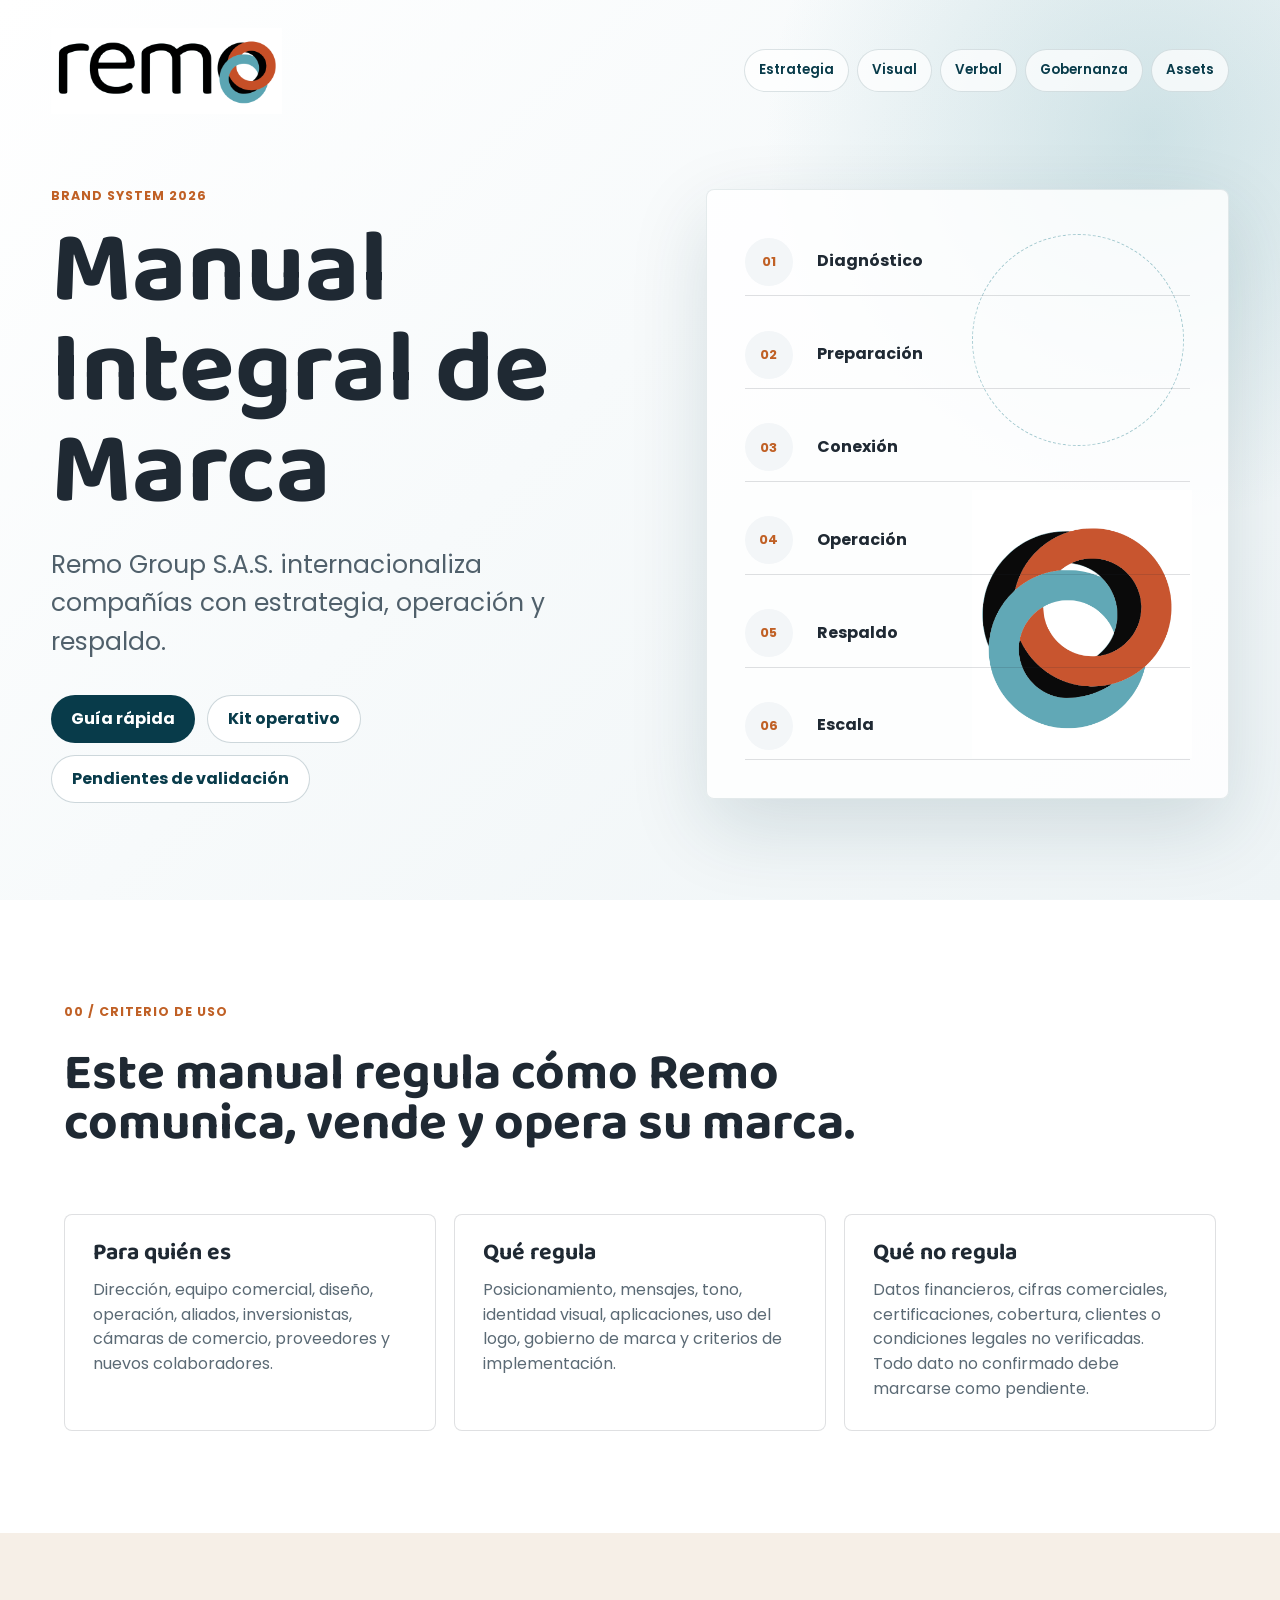
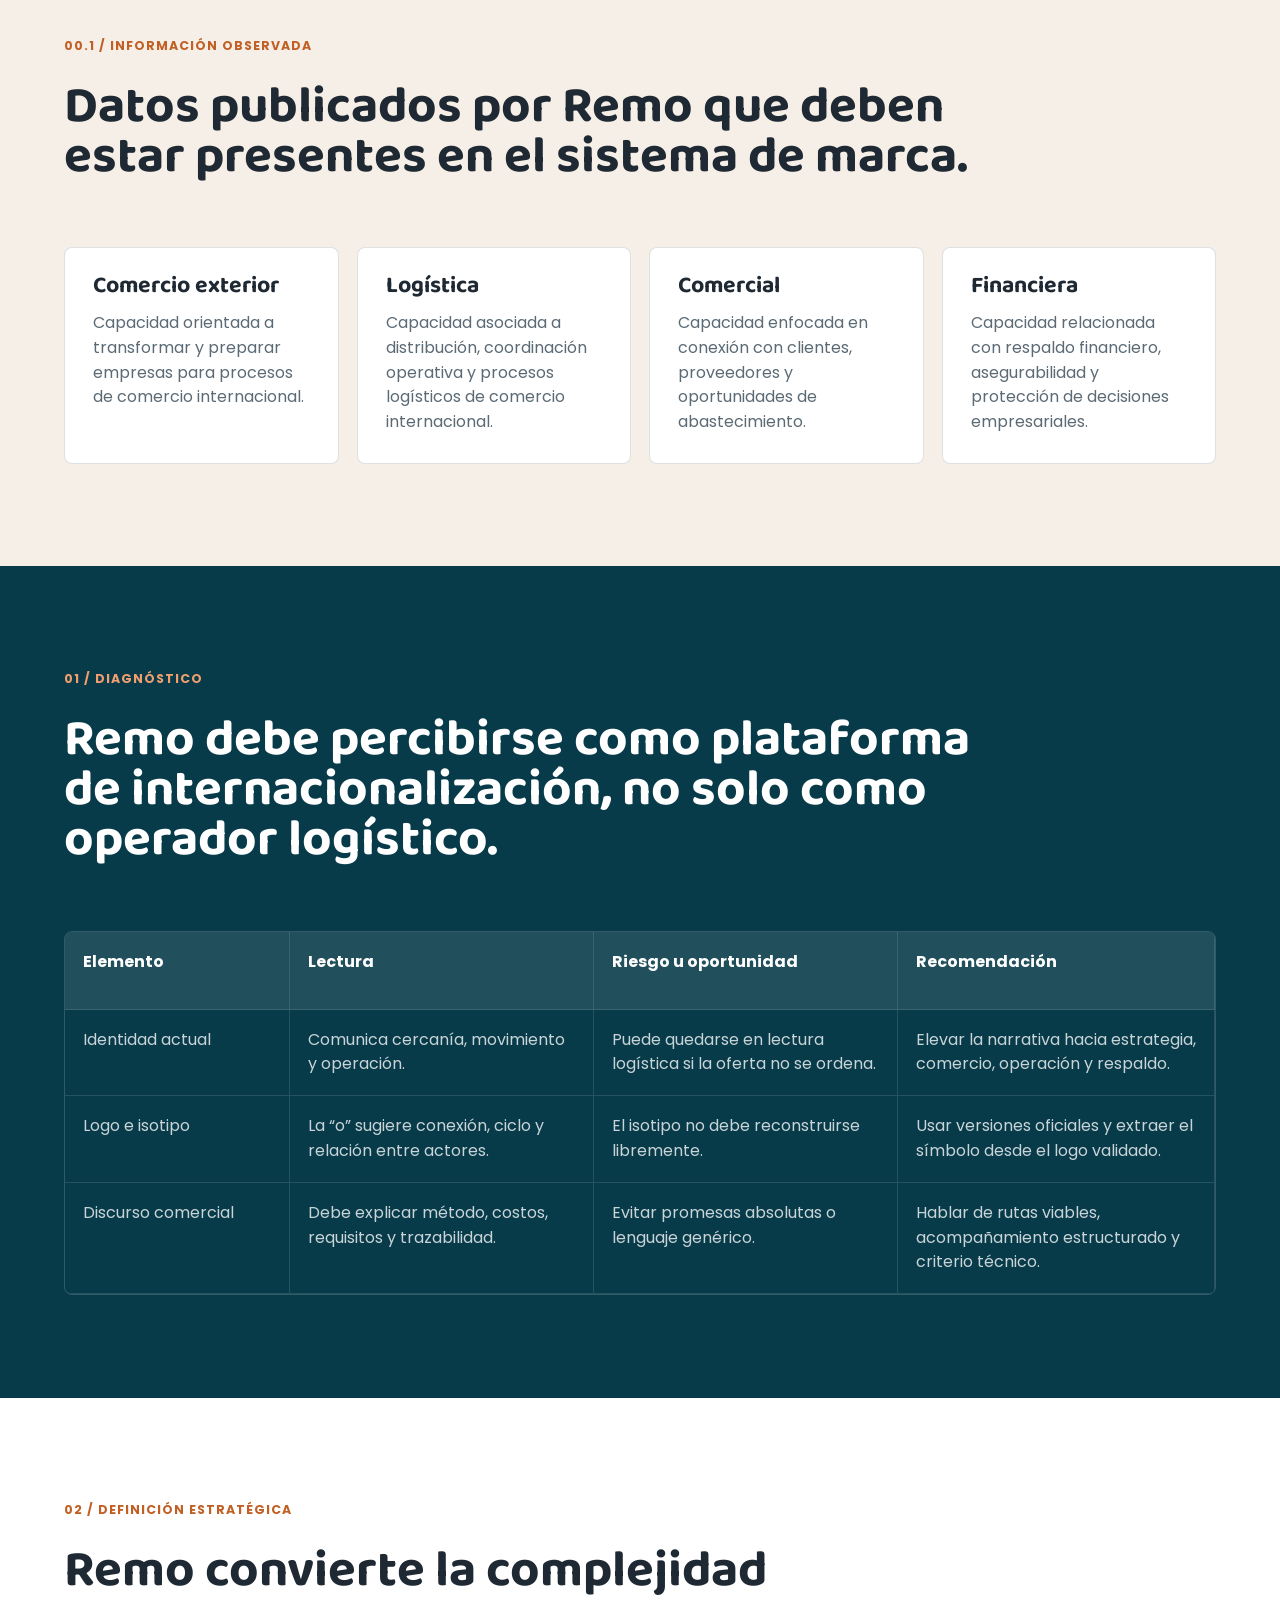
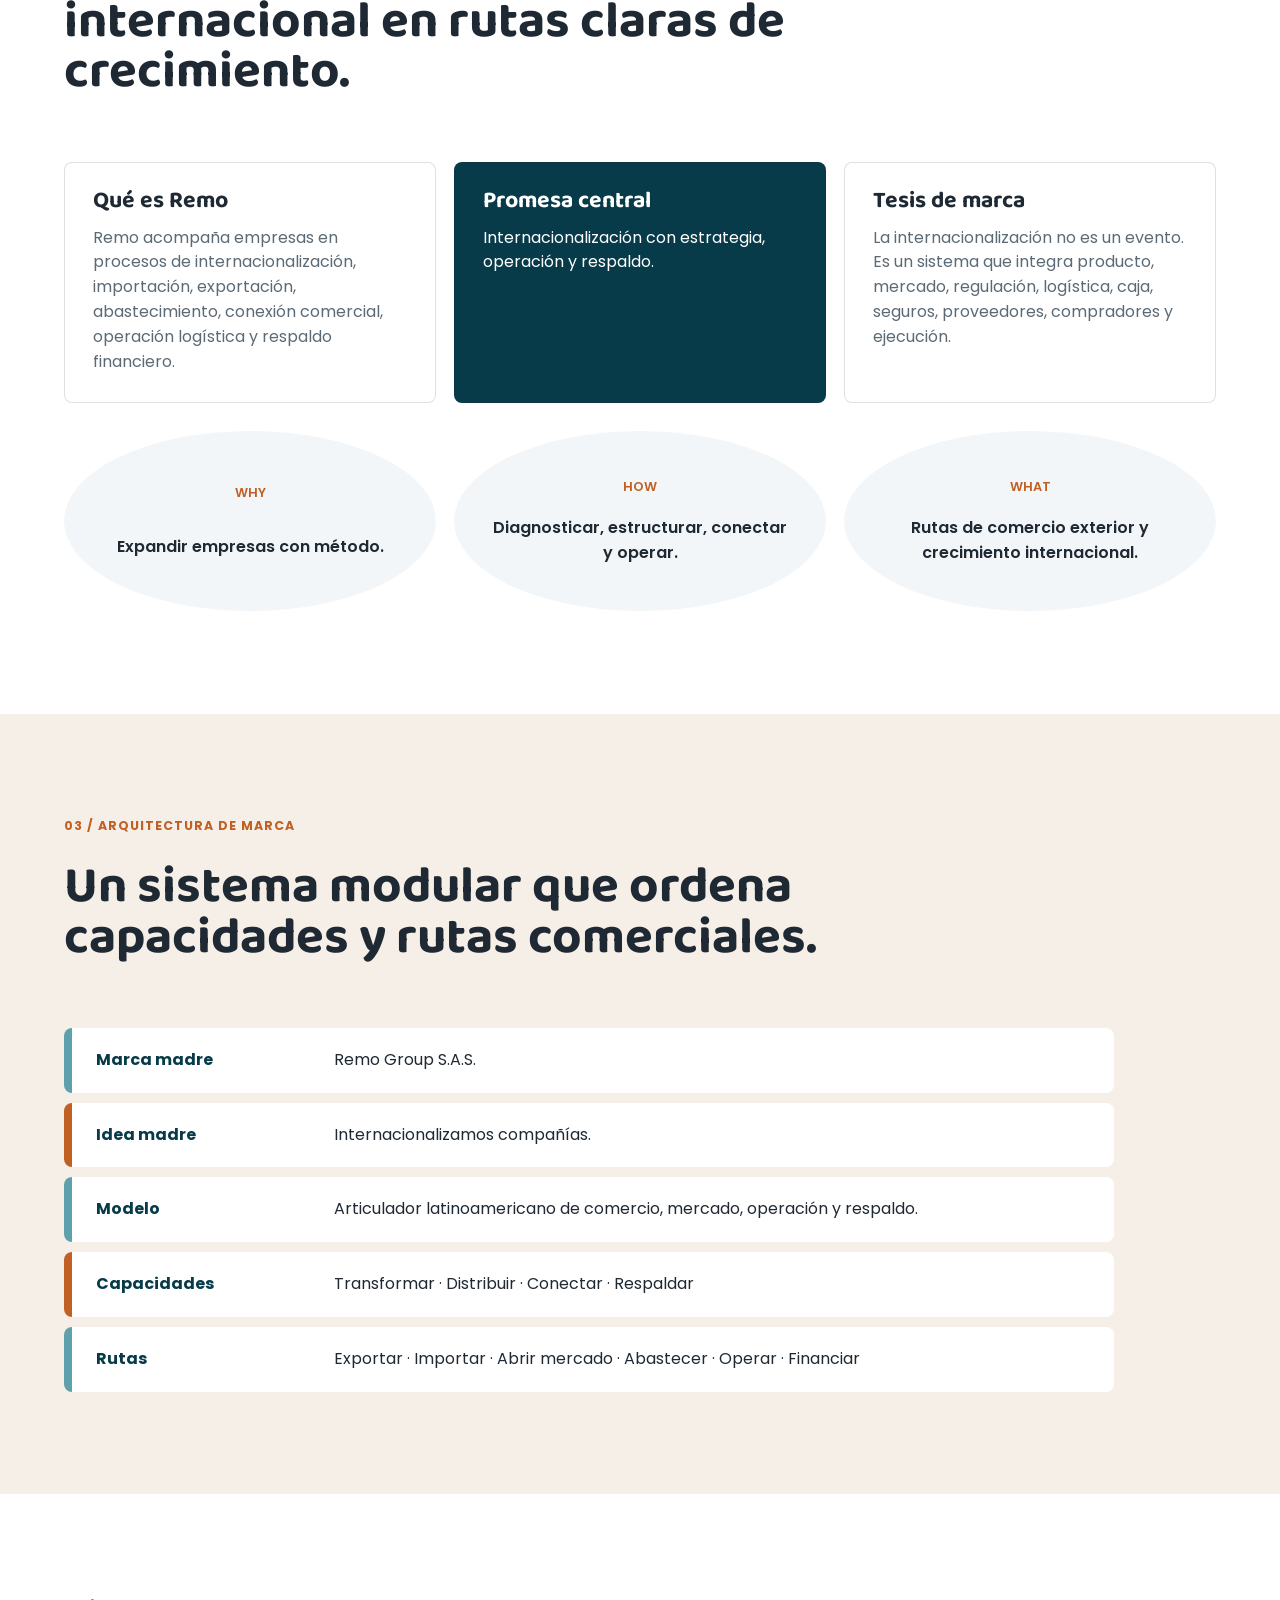
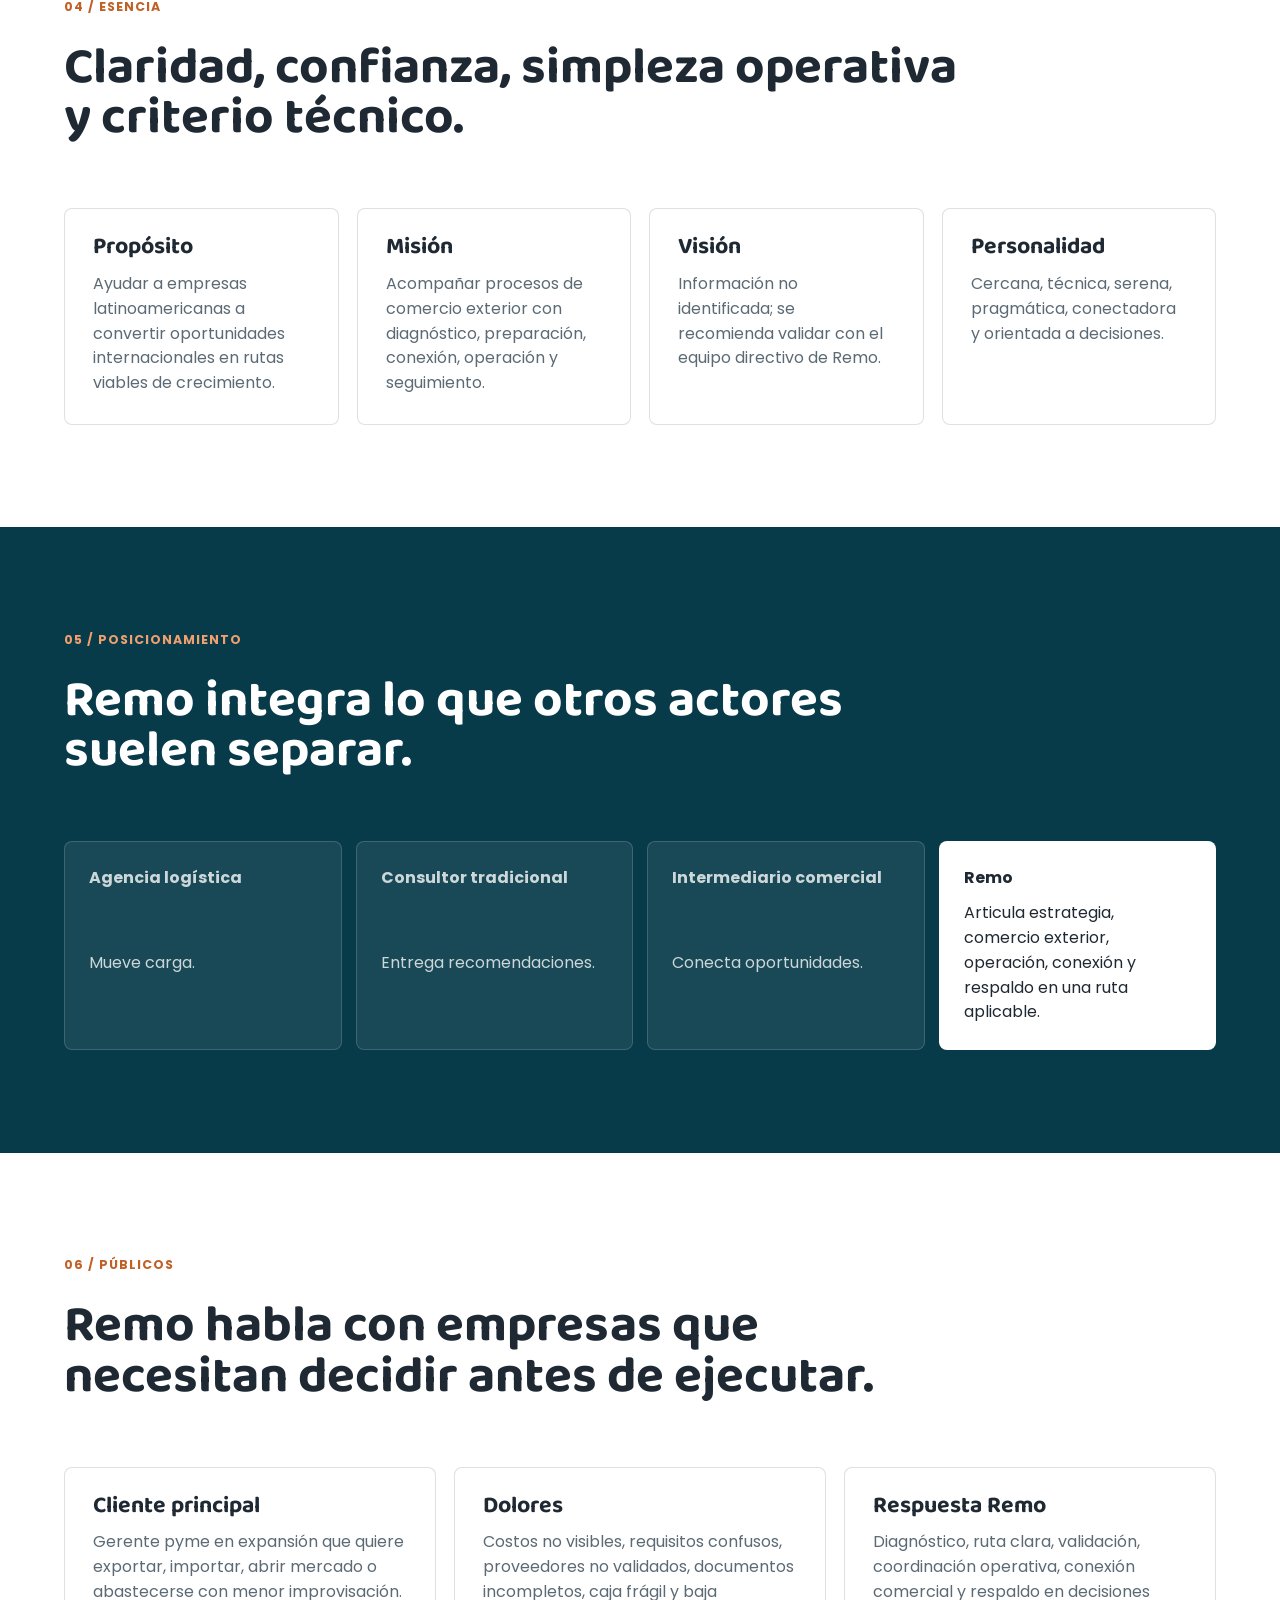
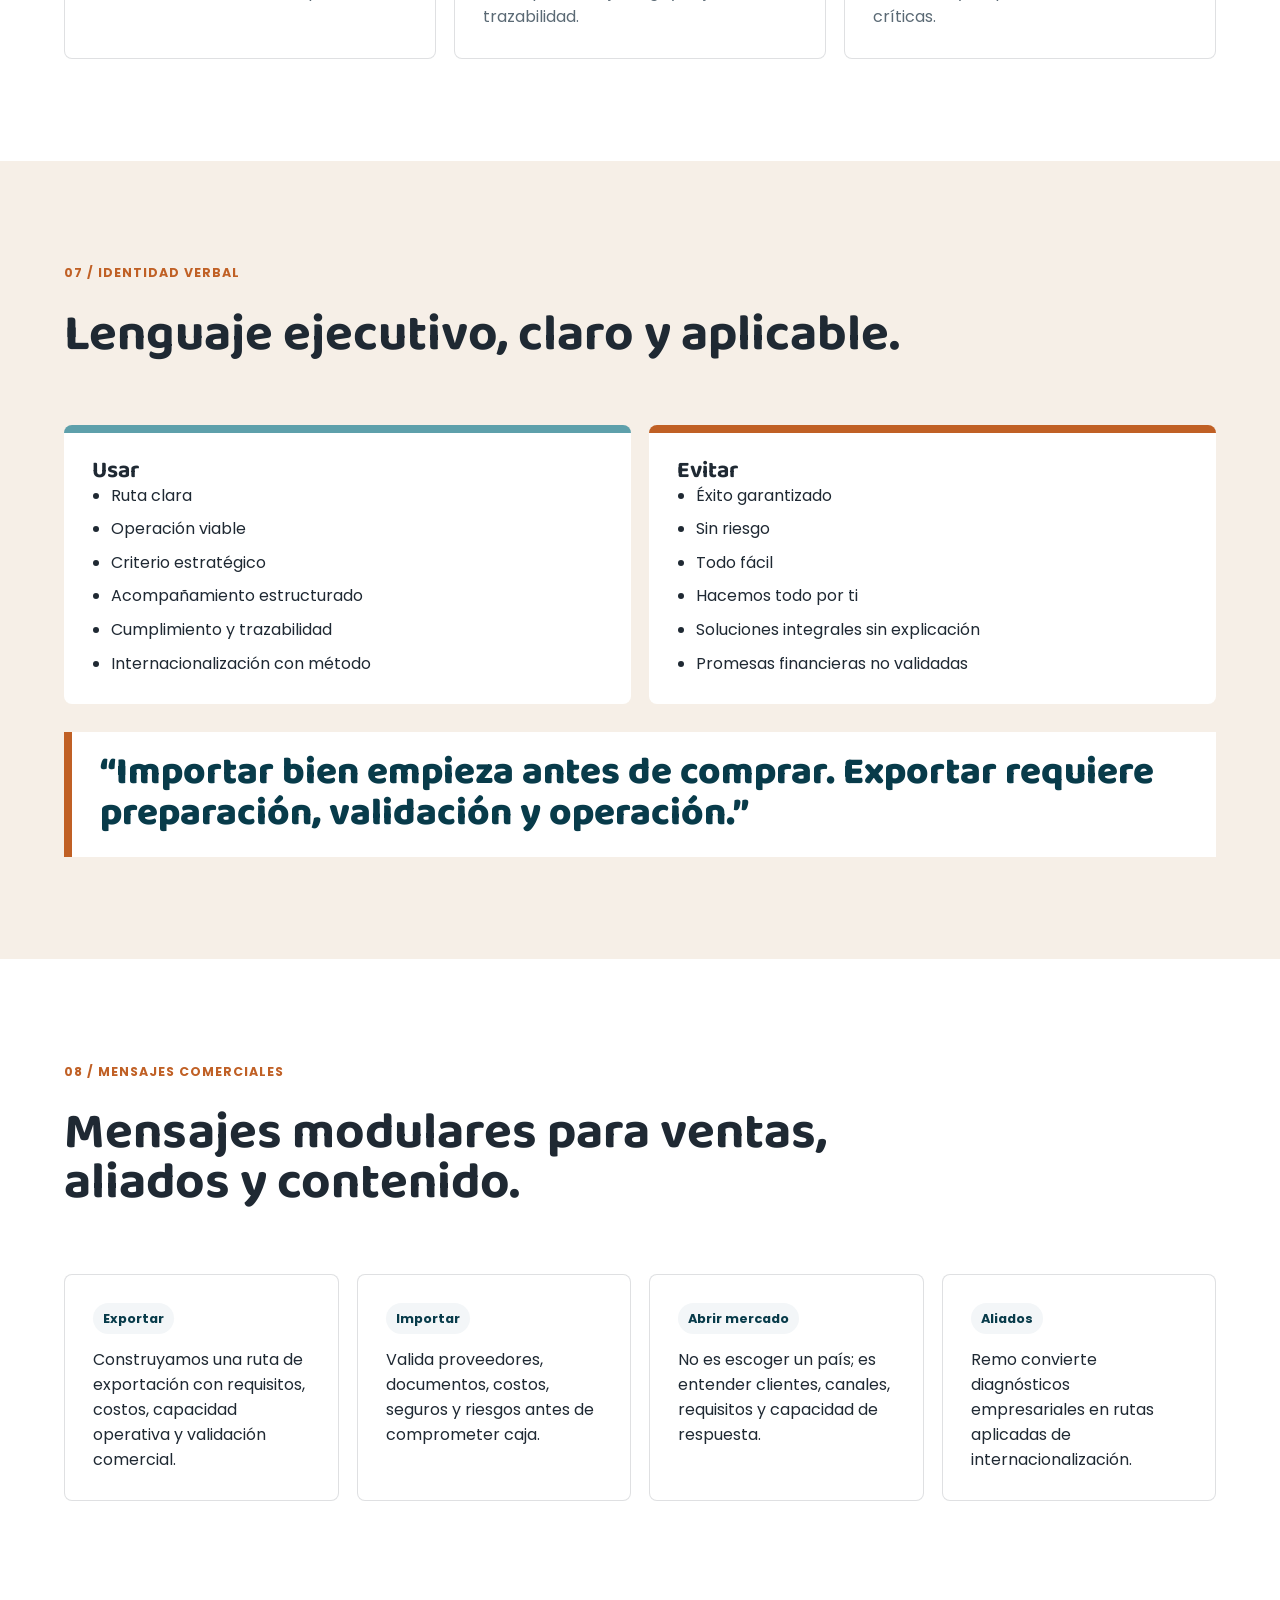
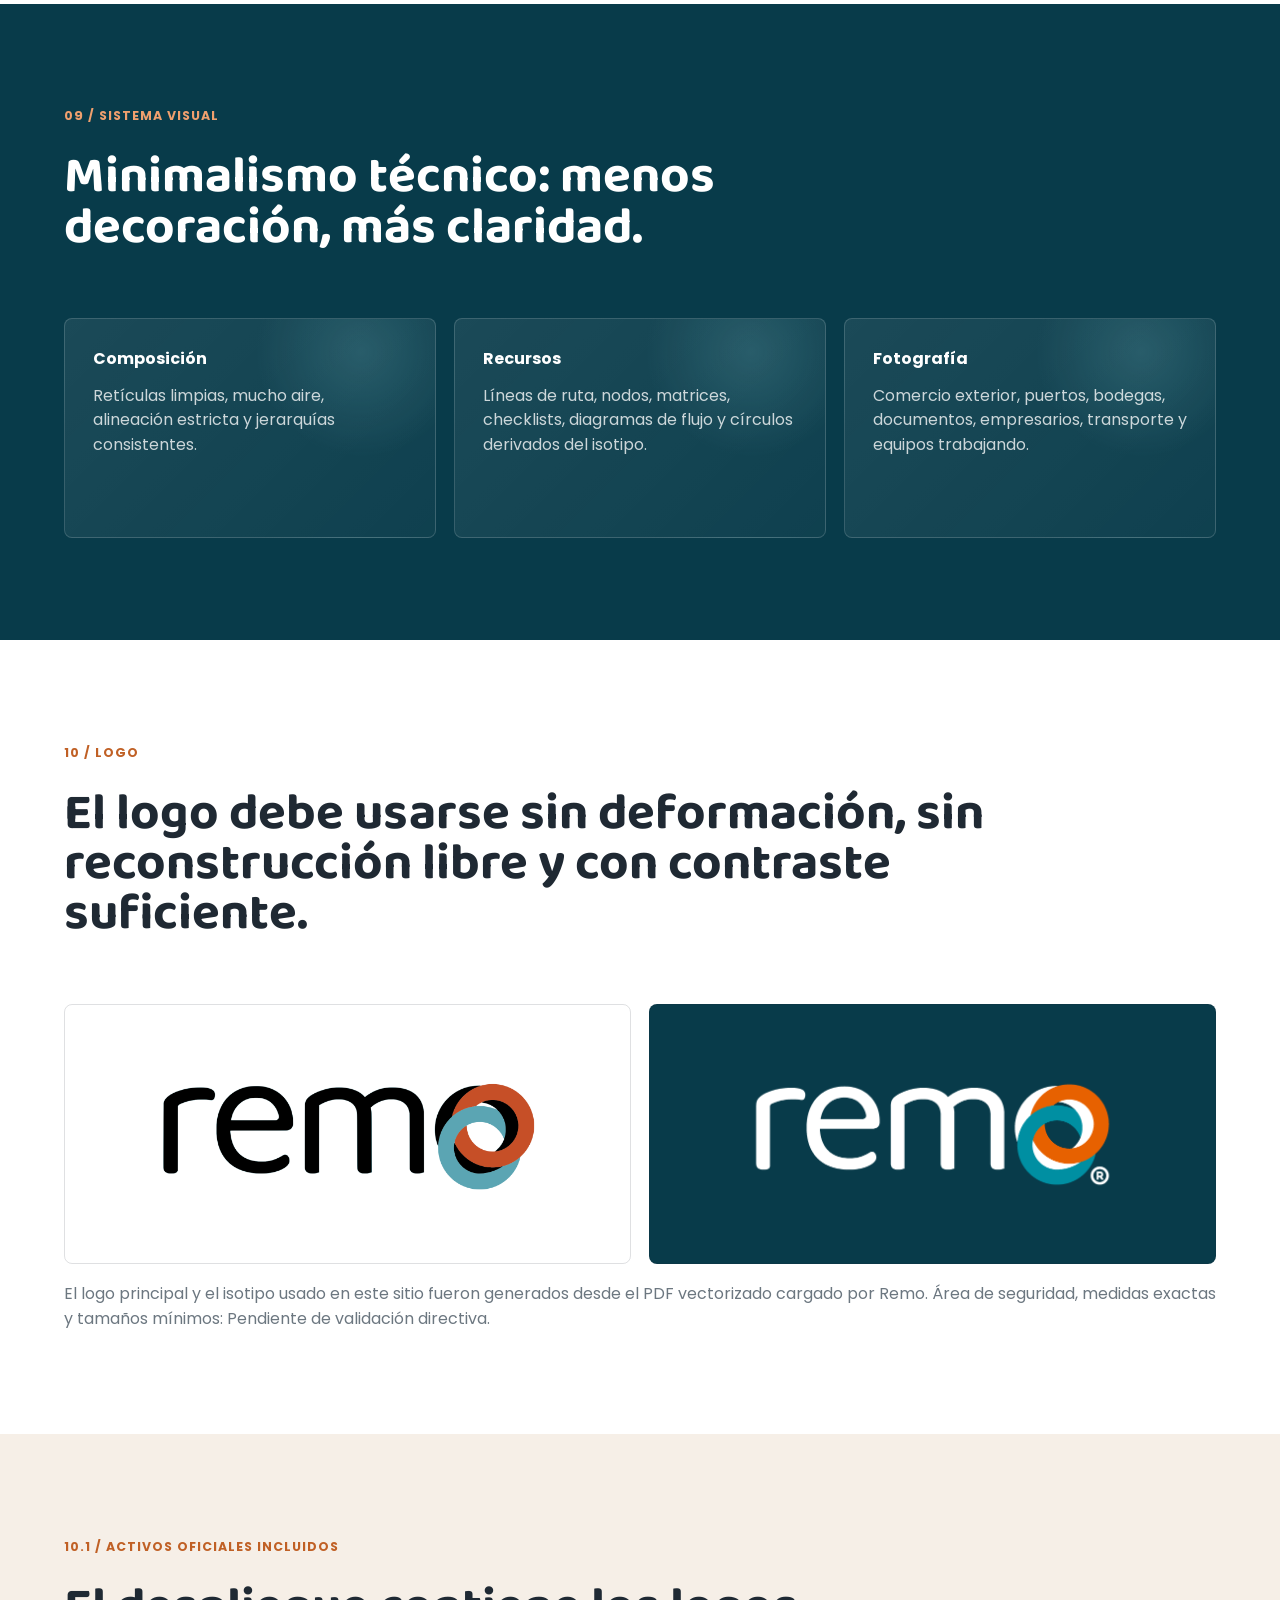
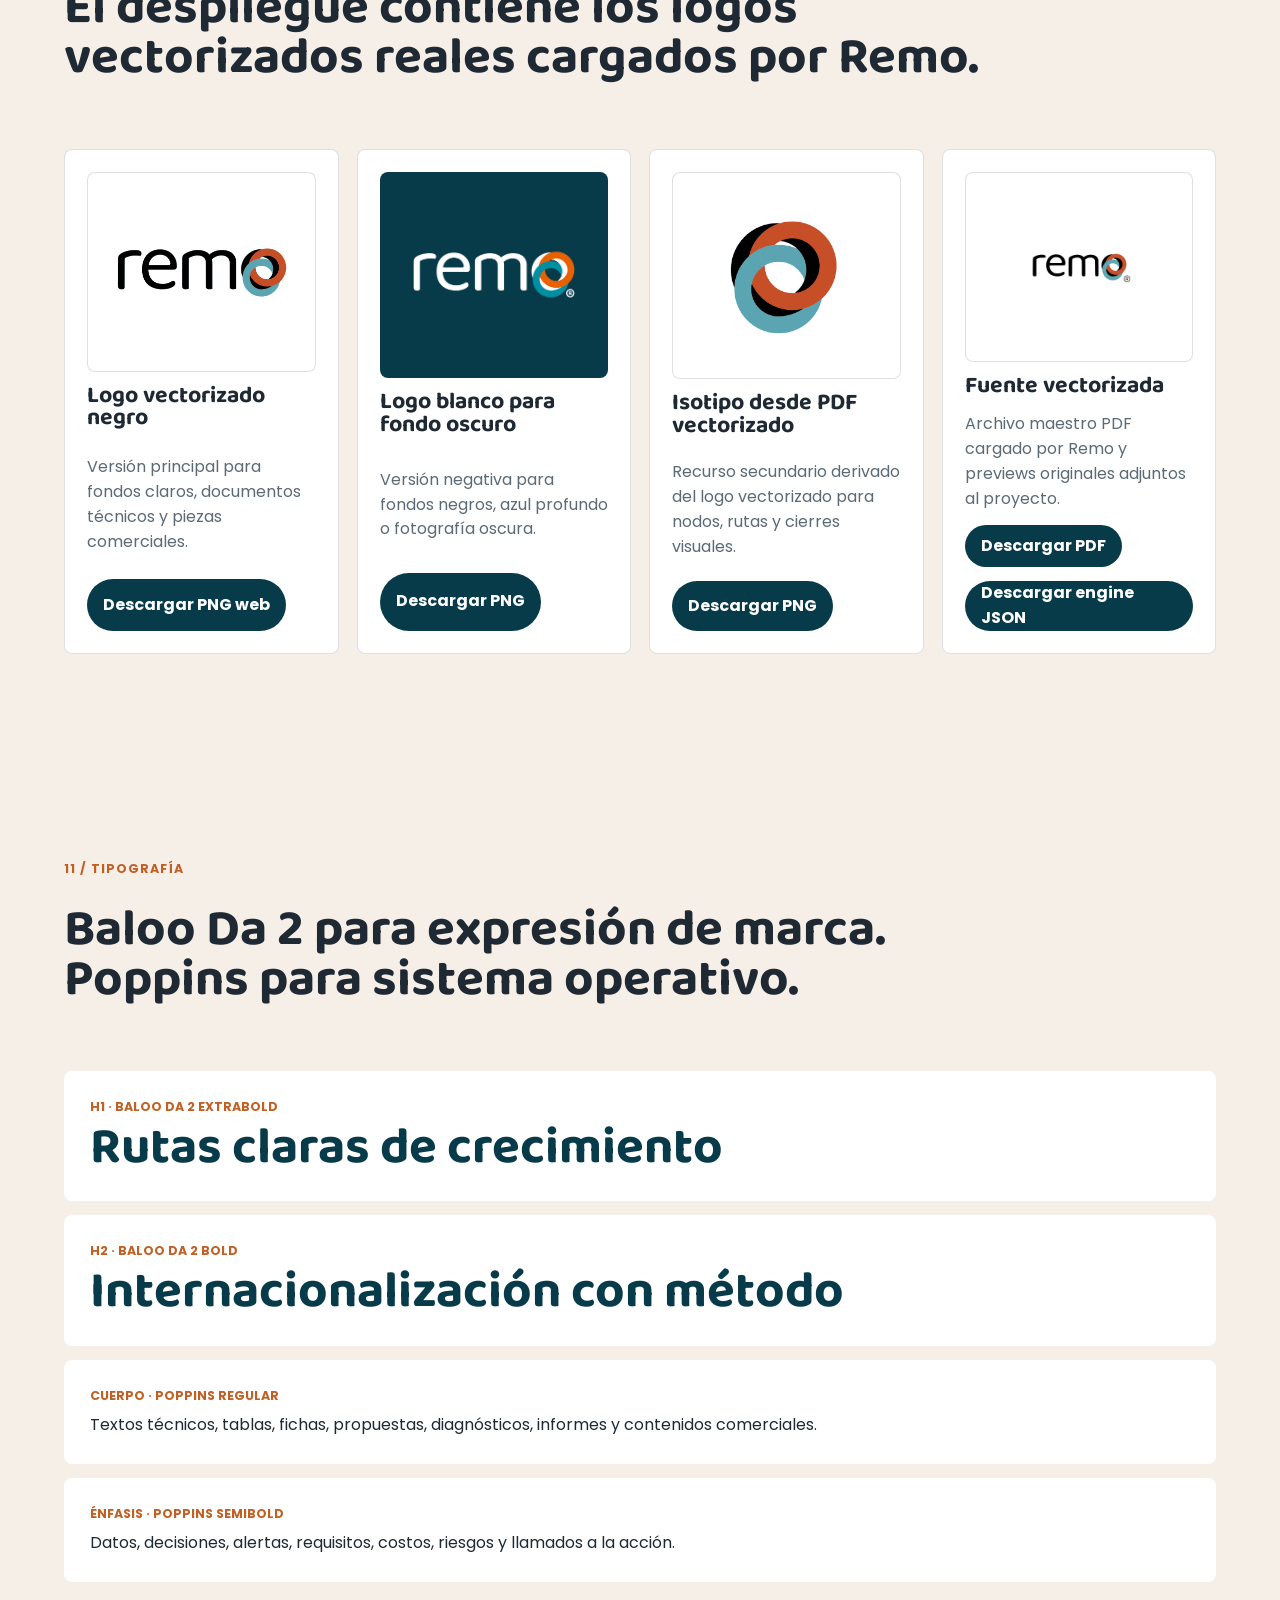
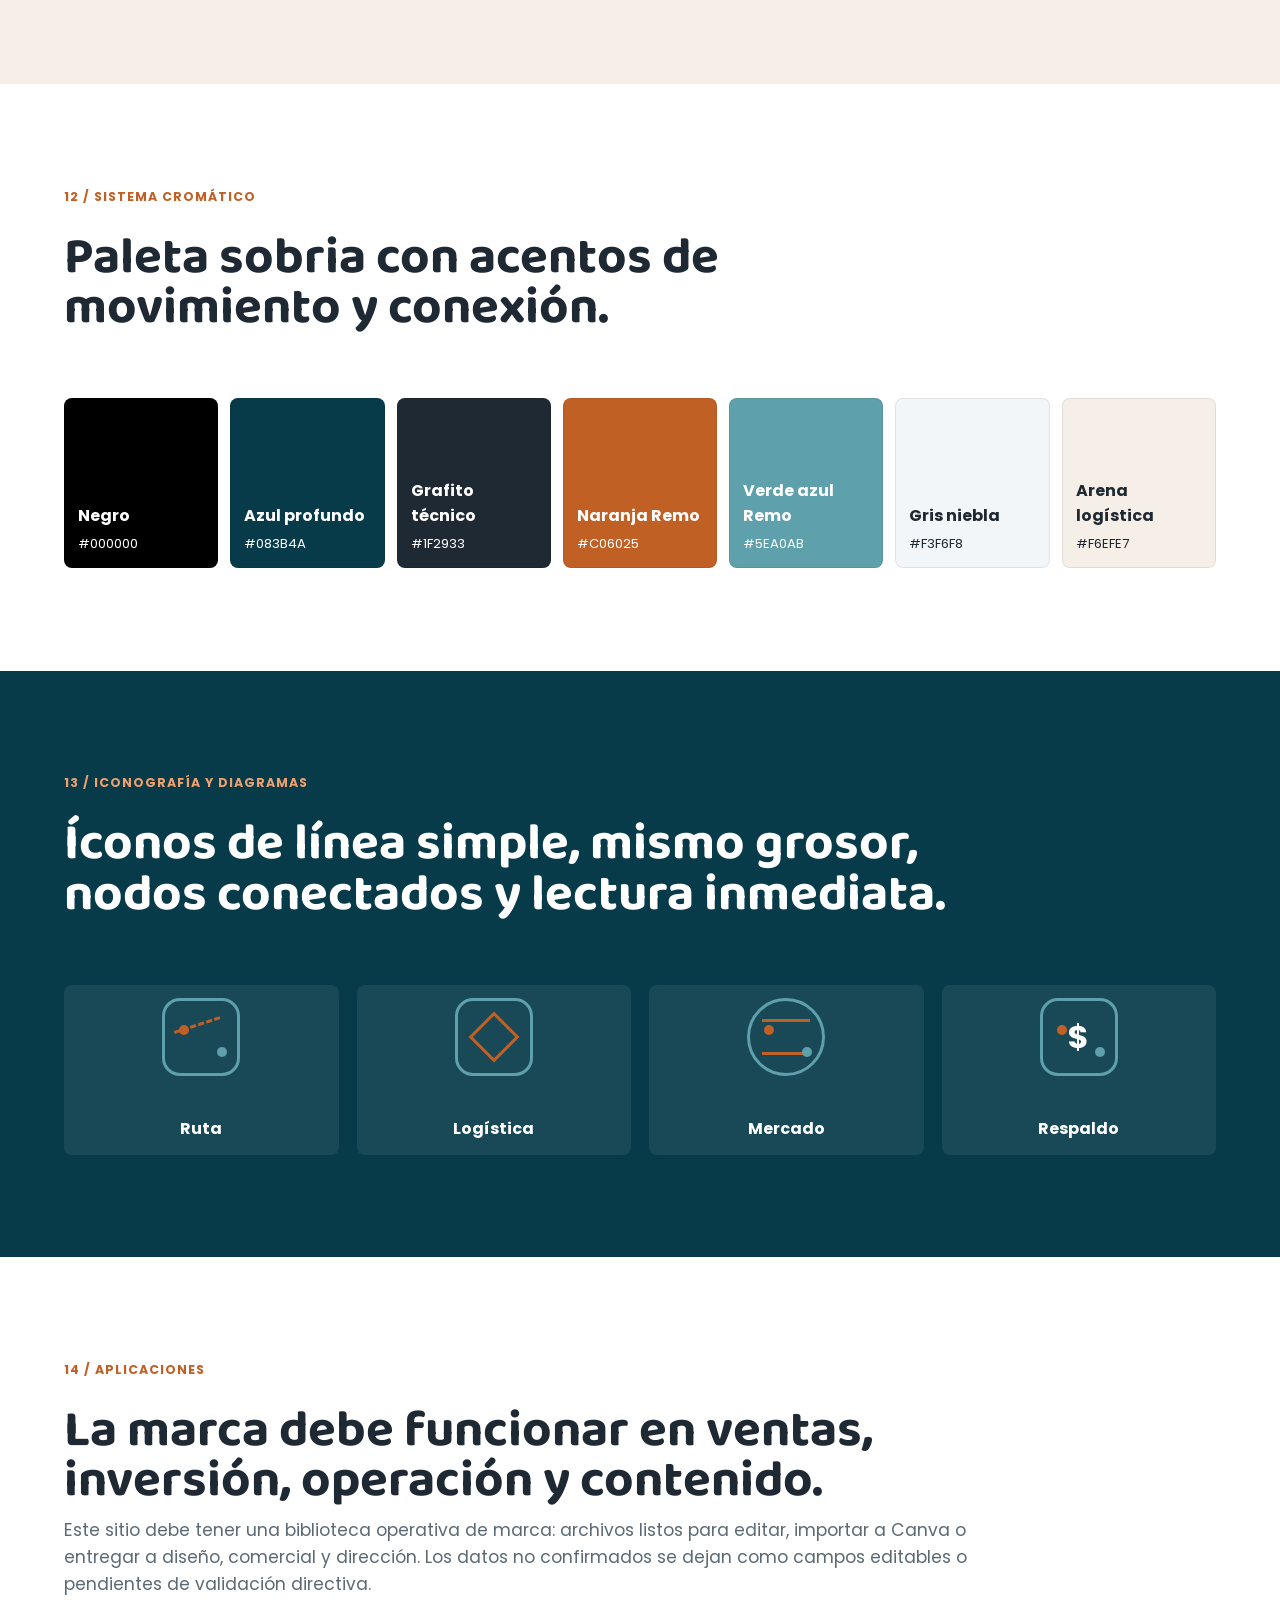
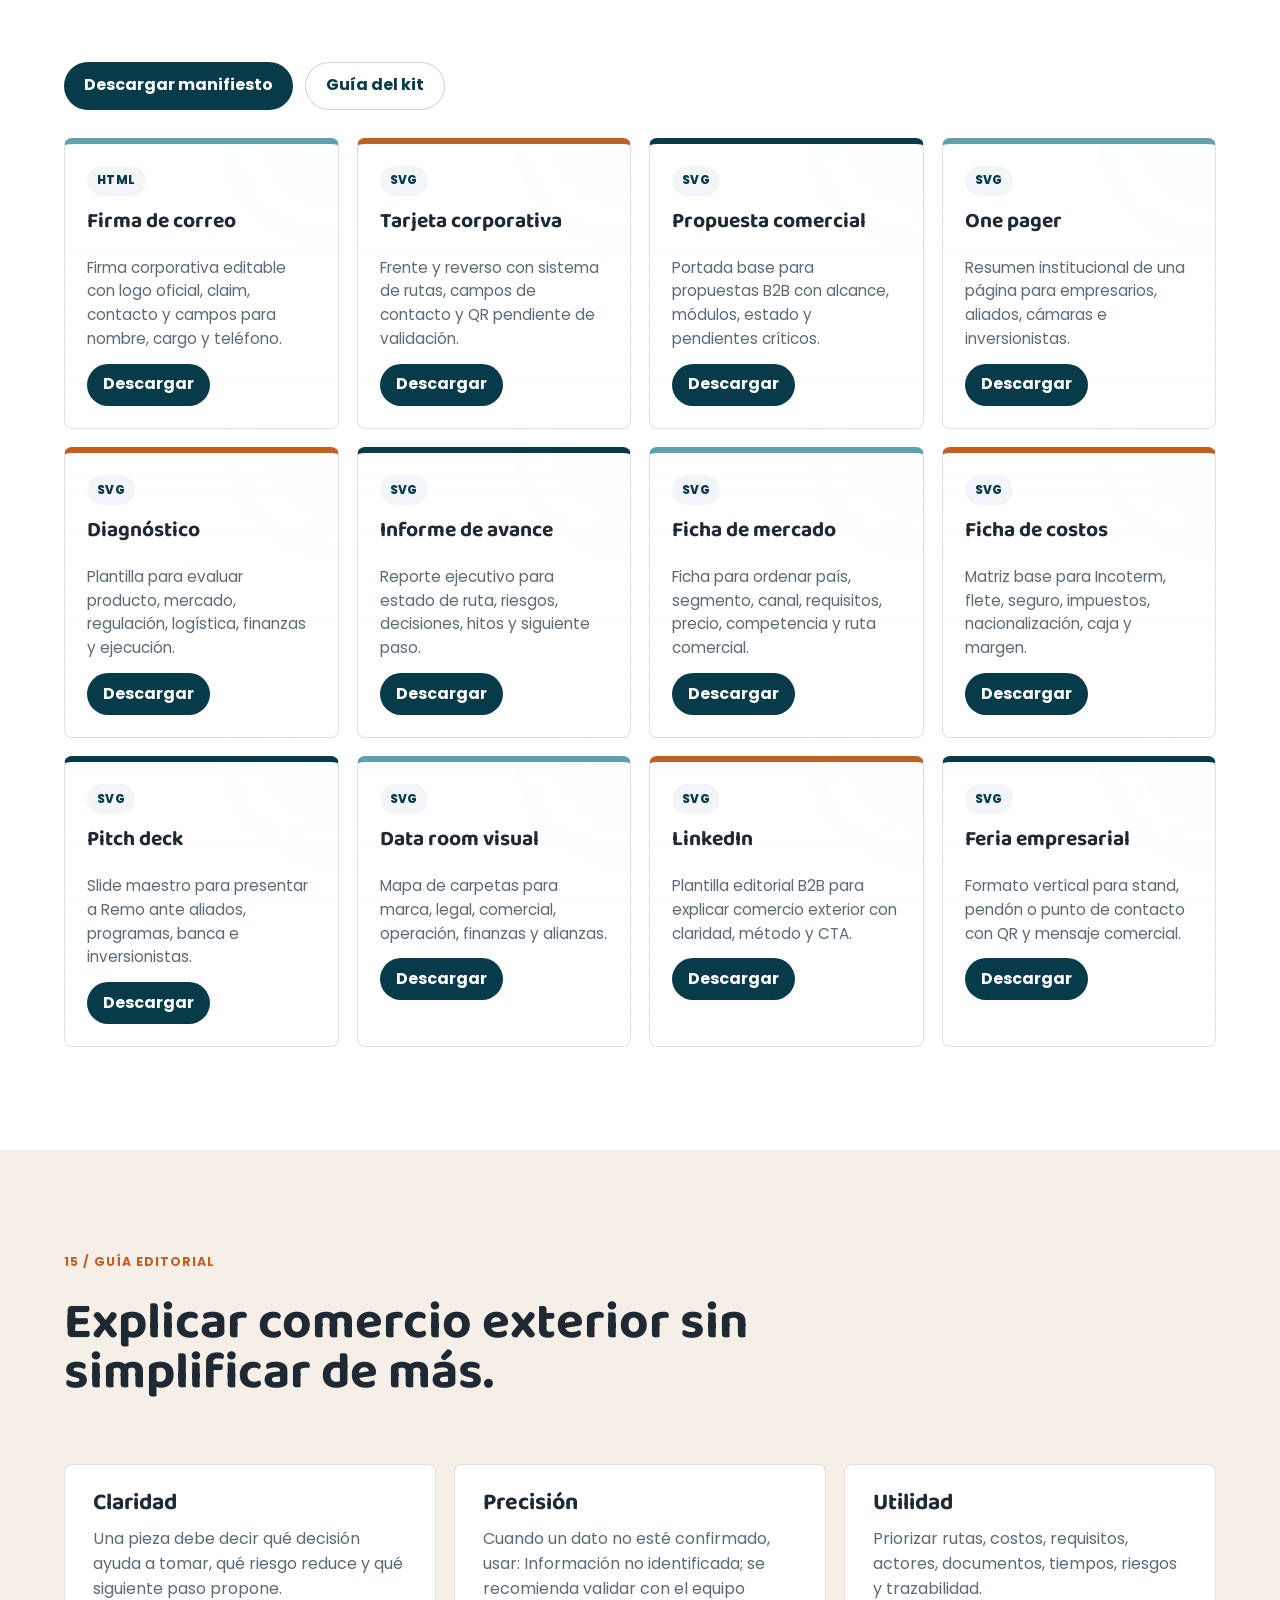
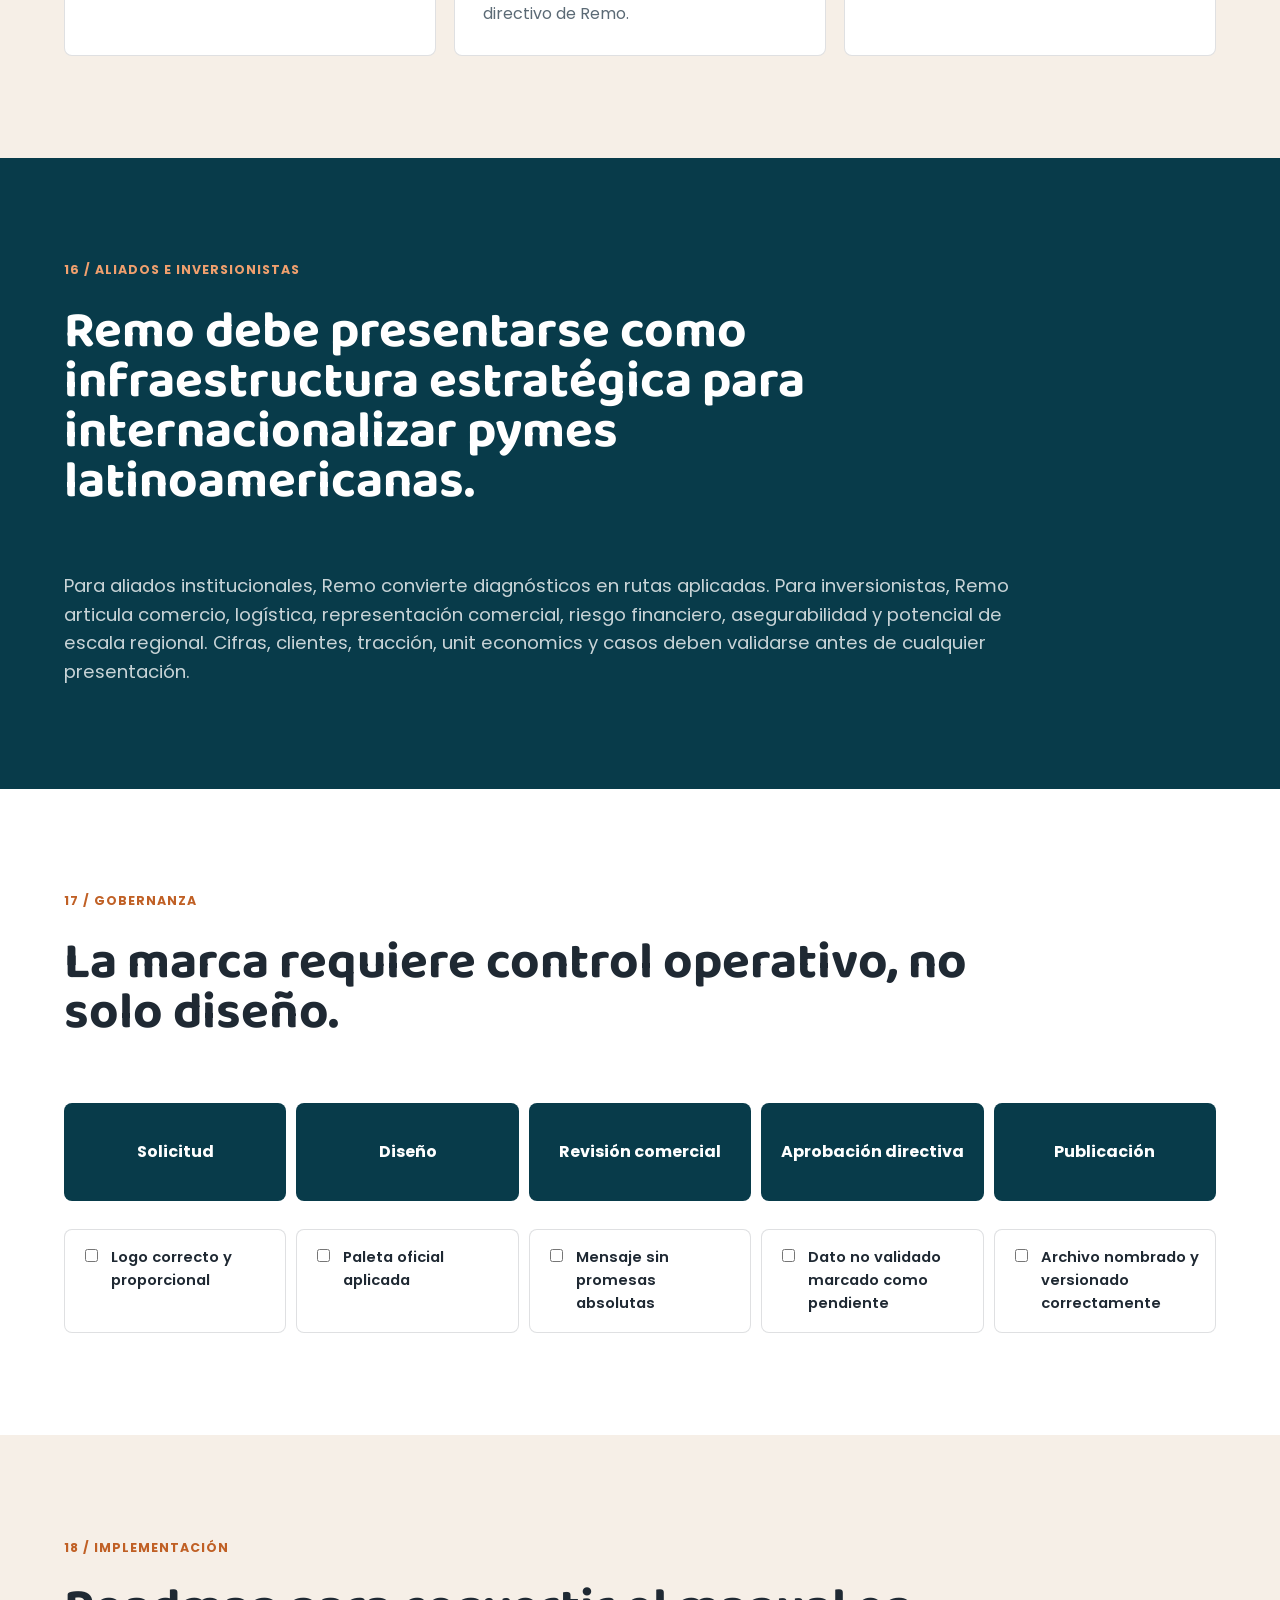
==== index.html @ 08ae8c23 "Set explicit download names for Remo templates" ====
<!doctype html>
<html lang="es">
  <head>
    <meta charset="utf-8">
    <meta name="viewport" content="width=device-width, initial-scale=1">
    <title>Manual Integral de Marca | Remo Group S.A.S.</title>
    <meta name="description" content="Manual integral de marca de Remo Group S.A.S. para identidad visual, verbal, comercial y gobierno de marca.">
    <link rel="preconnect" href="https://fonts.googleapis.com">
    <link rel="preconnect" href="https://fonts.gstatic.com" crossorigin>
    <link href="https://fonts.googleapis.com/css2?family=Baloo+Da+2:wght@600;700;800&family=Poppins:wght@400;500;600;700&display=swap" rel="stylesheet">
    <link rel="stylesheet" href="styles.css">
  </head>
  <body>
    <header class="hero" id="inicio">
      <nav class="nav">
        <a class="brand" href="#inicio" aria-label="Inicio">
          <img src="assets/remo-logo-vectorizado-negro.png" alt="Remo Group">
        </a>
        <div class="nav-links" aria-label="Secciones principales">
          <a href="#estrategia">Estrategia</a>
          <a href="#visual">Visual</a>
          <a href="#verbal">Verbal</a>
          <a href="#gobernanza">Gobernanza</a>
          <a href="#aplicaciones">Assets</a>
        </div>
      </nav>

      <section class="hero-grid">
        <div>
          <p class="eyebrow">Brand system 2026</p>
          <h1>Manual Integral de Marca</h1>
          <p class="lead">Remo Group S.A.S. internacionaliza compañías con estrategia, operación y respaldo.</p>
          <div class="hero-actions">
            <a class="button primary" href="#guia-rapida">Guía rápida</a>
            <a class="button secondary" href="#aplicaciones">Kit operativo</a>
            <a class="button secondary" href="#pendientes">Pendientes de validación</a>
          </div>
        </div>
        <div class="route-card" aria-label="Ruta conceptual de Remo">
          <img class="symbol" src="assets/remo-isotipo-vectorizado-color.png" alt="">
          <ol class="route">
            <li><span>01</span>Diagnóstico</li>
            <li><span>02</span>Preparación</li>
            <li><span>03</span>Conexión</li>
            <li><span>04</span>Operación</li>
            <li><span>05</span>Respaldo</li>
            <li><span>06</span>Escala</li>
          </ol>
        </div>
      </section>
    </header>

    <main>
      <section class="section intro" id="criterio">
        <div class="section-head">
          <p class="kicker">00 / Criterio de uso</p>
          <h2>Este manual regula cómo Remo comunica, vende y opera su marca.</h2>
        </div>
        <div class="cards three">
          <article>
            <h3>Para quién es</h3>
            <p>Dirección, equipo comercial, diseño, operación, aliados, inversionistas, cámaras de comercio, proveedores y nuevos colaboradores.</p>
          </article>
          <article>
            <h3>Qué regula</h3>
            <p>Posicionamiento, mensajes, tono, identidad visual, aplicaciones, uso del logo, gobierno de marca y criterios de implementación.</p>
          </article>
          <article>
            <h3>Qué no regula</h3>
            <p>Datos financieros, cifras comerciales, certificaciones, cobertura, clientes o condiciones legales no verificadas. Todo dato no confirmado debe marcarse como pendiente.</p>
          </article>
        </div>
      </section>

      <section class="section sand" id="informacion-observada">
        <div class="section-head">
          <p class="kicker">00.1 / Información observada</p>
          <h2>Datos publicados por Remo que deben estar presentes en el sistema de marca.</h2>
        </div>
        <div class="cards four">
          <article><h3>Comercio exterior</h3><p>Capacidad orientada a transformar y preparar empresas para procesos de comercio internacional.</p></article>
          <article><h3>Logística</h3><p>Capacidad asociada a distribución, coordinación operativa y procesos logísticos de comercio internacional.</p></article>
          <article><h3>Comercial</h3><p>Capacidad enfocada en conexión con clientes, proveedores y oportunidades de abastecimiento.</p></article>
          <article><h3>Financiera</h3><p>Capacidad relacionada con respaldo financiero, asegurabilidad y protección de decisiones empresariales.</p></article>
        </div>
      </section>

      <section class="section dark" id="diagnostico">
        <div class="section-head">
          <p class="kicker">01 / Diagnóstico</p>
          <h2>Remo debe percibirse como plataforma de internacionalización, no solo como operador logístico.</h2>
        </div>
        <div class="matrix">
          <div class="matrix-head">Elemento</div>
          <div class="matrix-head">Lectura</div>
          <div class="matrix-head">Riesgo u oportunidad</div>
          <div class="matrix-head">Recomendación</div>
          <div>Identidad actual</div>
          <div>Comunica cercanía, movimiento y operación.</div>
          <div>Puede quedarse en lectura logística si la oferta no se ordena.</div>
          <div>Elevar la narrativa hacia estrategia, comercio, operación y respaldo.</div>
          <div>Logo e isotipo</div>
          <div>La “o” sugiere conexión, ciclo y relación entre actores.</div>
          <div>El isotipo no debe reconstruirse libremente.</div>
          <div>Usar versiones oficiales y extraer el símbolo desde el logo validado.</div>
          <div>Discurso comercial</div>
          <div>Debe explicar método, costos, requisitos y trazabilidad.</div>
          <div>Evitar promesas absolutas o lenguaje genérico.</div>
          <div>Hablar de rutas viables, acompañamiento estructurado y criterio técnico.</div>
        </div>
      </section>

      <section class="section" id="estrategia">
        <div class="section-head">
          <p class="kicker">02 / Definición estratégica</p>
          <h2>Remo convierte la complejidad internacional en rutas claras de crecimiento.</h2>
        </div>
        <div class="strategy-grid">
          <article class="statement">
            <h3>Qué es Remo</h3>
            <p>Remo acompaña empresas en procesos de internacionalización, importación, exportación, abastecimiento, conexión comercial, operación logística y respaldo financiero.</p>
          </article>
          <article class="statement accent">
            <h3>Promesa central</h3>
            <p>Internacionalización con estrategia, operación y respaldo.</p>
          </article>
          <article class="statement">
            <h3>Tesis de marca</h3>
            <p>La internacionalización no es un evento. Es un sistema que integra producto, mercado, regulación, logística, caja, seguros, proveedores, compradores y ejecución.</p>
          </article>
        </div>
        <div class="circle-system" aria-label="Sistema estratégico Remo">
          <div><span>Why</span>Expandir empresas con método.</div>
          <div><span>How</span>Diagnosticar, estructurar, conectar y operar.</div>
          <div><span>What</span>Rutas de comercio exterior y crecimiento internacional.</div>
        </div>
      </section>

      <section class="section sand" id="arquitectura">
        <div class="section-head">
          <p class="kicker">03 / Arquitectura de marca</p>
          <h2>Un sistema modular que ordena capacidades y rutas comerciales.</h2>
        </div>
        <div class="pyramid">
          <div><strong>Marca madre</strong><span>Remo Group S.A.S.</span></div>
          <div><strong>Idea madre</strong><span>Internacionalizamos compañías.</span></div>
          <div><strong>Modelo</strong><span>Articulador latinoamericano de comercio, mercado, operación y respaldo.</span></div>
          <div><strong>Capacidades</strong><span>Transformar · Distribuir · Conectar · Respaldar</span></div>
          <div><strong>Rutas</strong><span>Exportar · Importar · Abrir mercado · Abastecer · Operar · Financiar</span></div>
        </div>
      </section>

      <section class="section" id="esencia">
        <div class="section-head">
          <p class="kicker">04 / Esencia</p>
          <h2>Claridad, confianza, simpleza operativa y criterio técnico.</h2>
        </div>
        <div class="cards four">
          <article><h3>Propósito</h3><p>Ayudar a empresas latinoamericanas a convertir oportunidades internacionales en rutas viables de crecimiento.</p></article>
          <article><h3>Misión</h3><p>Acompañar procesos de comercio exterior con diagnóstico, preparación, conexión, operación y seguimiento.</p></article>
          <article><h3>Visión</h3><p>Información no identificada; se recomienda validar con el equipo directivo de Remo.</p></article>
          <article><h3>Personalidad</h3><p>Cercana, técnica, serena, pragmática, conectadora y orientada a decisiones.</p></article>
        </div>
      </section>

      <section class="section dark" id="posicionamiento">
        <div class="section-head">
          <p class="kicker">05 / Posicionamiento</p>
          <h2>Remo integra lo que otros actores suelen separar.</h2>
        </div>
        <div class="compare">
          <div><strong>Agencia logística</strong><span>Mueve carga.</span></div>
          <div><strong>Consultor tradicional</strong><span>Entrega recomendaciones.</span></div>
          <div><strong>Intermediario comercial</strong><span>Conecta oportunidades.</span></div>
          <div><strong>Remo</strong><span>Articula estrategia, comercio exterior, operación, conexión y respaldo en una ruta aplicable.</span></div>
        </div>
      </section>

      <section class="section" id="publicos">
        <div class="section-head">
          <p class="kicker">06 / Públicos</p>
          <h2>Remo habla con empresas que necesitan decidir antes de ejecutar.</h2>
        </div>
        <div class="cards three">
          <article><h3>Cliente principal</h3><p>Gerente pyme en expansión que quiere exportar, importar, abrir mercado o abastecerse con menor improvisación.</p></article>
          <article><h3>Dolores</h3><p>Costos no visibles, requisitos confusos, proveedores no validados, documentos incompletos, caja frágil y baja trazabilidad.</p></article>
          <article><h3>Respuesta Remo</h3><p>Diagnóstico, ruta clara, validación, coordinación operativa, conexión comercial y respaldo en decisiones críticas.</p></article>
        </div>
      </section>

      <section class="section sand" id="verbal">
        <div class="section-head">
          <p class="kicker">07 / Identidad verbal</p>
          <h2>Lenguaje ejecutivo, claro y aplicable.</h2>
        </div>
        <div class="dos-donts">
          <article>
            <h3>Usar</h3>
            <ul>
              <li>Ruta clara</li>
              <li>Operación viable</li>
              <li>Criterio estratégico</li>
              <li>Acompañamiento estructurado</li>
              <li>Cumplimiento y trazabilidad</li>
              <li>Internacionalización con método</li>
            </ul>
          </article>
          <article>
            <h3>Evitar</h3>
            <ul>
              <li>Éxito garantizado</li>
              <li>Sin riesgo</li>
              <li>Todo fácil</li>
              <li>Hacemos todo por ti</li>
              <li>Soluciones integrales sin explicación</li>
              <li>Promesas financieras no validadas</li>
            </ul>
          </article>
        </div>
        <div class="quote">“Importar bien empieza antes de comprar. Exportar requiere preparación, validación y operación.”</div>
      </section>

      <section class="section" id="mensajes">
        <div class="section-head">
          <p class="kicker">08 / Mensajes comerciales</p>
          <h2>Mensajes modulares para ventas, aliados y contenido.</h2>
        </div>
        <div class="message-grid">
          <article><span>Exportar</span><p>Construyamos una ruta de exportación con requisitos, costos, capacidad operativa y validación comercial.</p></article>
          <article><span>Importar</span><p>Valida proveedores, documentos, costos, seguros y riesgos antes de comprometer caja.</p></article>
          <article><span>Abrir mercado</span><p>No es escoger un país; es entender clientes, canales, requisitos y capacidad de respuesta.</p></article>
          <article><span>Aliados</span><p>Remo convierte diagnósticos empresariales en rutas aplicadas de internacionalización.</p></article>
        </div>
      </section>

      <section class="section dark" id="visual">
        <div class="section-head">
          <p class="kicker">09 / Sistema visual</p>
          <h2>Minimalismo técnico: menos decoración, más claridad.</h2>
        </div>
        <div class="visual-rules">
          <div><strong>Composición</strong><span>Retículas limpias, mucho aire, alineación estricta y jerarquías consistentes.</span></div>
          <div><strong>Recursos</strong><span>Líneas de ruta, nodos, matrices, checklists, diagramas de flujo y círculos derivados del isotipo.</span></div>
          <div><strong>Fotografía</strong><span>Comercio exterior, puertos, bodegas, documentos, empresarios, transporte y equipos trabajando.</span></div>
        </div>
      </section>

      <section class="section" id="logo">
        <div class="section-head">
          <p class="kicker">10 / Logo</p>
          <h2>El logo debe usarse sin deformación, sin reconstrucción libre y con contraste suficiente.</h2>
        </div>
        <div class="logo-demo">
          <div class="logo-panel light"><img src="assets/remo-logo-vectorizado-negro.png" alt="Logo vectorizado Remo sobre fondo claro"></div>
          <div class="logo-panel dark-panel"><img src="assets/remo-logo-oficial-blanco.png" alt="Logo oficial Remo sobre fondo oscuro"></div>
        </div>
        <p class="note">El logo principal y el isotipo usado en este sitio fueron generados desde el PDF vectorizado cargado por Remo. Área de seguridad, medidas exactas y tamaños mínimos: Pendiente de validación directiva.</p>
      </section>

      <section class="section sand" id="activos">
        <div class="section-head">
          <p class="kicker">10.1 / Activos oficiales incluidos</p>
          <h2>El despliegue contiene los logos vectorizados reales cargados por Remo.</h2>
        </div>
        <div class="asset-grid">
          <article>
            <div class="asset-preview asset-light">
              <img src="assets/remo-logo-vectorizado-negro.png" alt="Logo vectorizado Remo negro">
            </div>
            <h3>Logo vectorizado negro</h3>
            <p>Versión principal para fondos claros, documentos técnicos y piezas comerciales.</p>
            <a href="assets/remo-logo-vectorizado-negro.png" download>Descargar PNG web</a>
          </article>
          <article>
            <div class="asset-preview asset-dark">
              <img src="assets/remo-logo-oficial-blanco.png" alt="Logo oficial Remo blanco">
            </div>
            <h3>Logo blanco para fondo oscuro</h3>
            <p>Versión negativa para fondos negros, azul profundo o fotografía oscura.</p>
            <a href="assets/remo-logo-oficial-blanco.png" download>Descargar PNG</a>
          </article>
          <article>
            <div class="asset-preview asset-light symbol-preview">
              <img src="assets/remo-isotipo-vectorizado-color.png" alt="Isotipo vectorizado Remo color">
            </div>
            <h3>Isotipo desde PDF vectorizado</h3>
            <p>Recurso secundario derivado del logo vectorizado para nodos, rutas y cierres visuales.</p>
            <a href="assets/remo-isotipo-vectorizado-color.png" download>Descargar PNG</a>
          </article>
          <article>
            <div class="asset-preview asset-light">
              <img src="assets/source/remo-logo-blanco-vectorizado-preview.png" alt="Vista previa del logo vectorizado cargado">
            </div>
            <h3>Fuente vectorizada</h3>
            <p>Archivo maestro PDF cargado por Remo y previews originales adjuntos al proyecto.</p>
            <a href="assets/source/remo-logo-negro-vectorizado.pdf" download>Descargar PDF</a>
            <a href="brand-engine.json" download>Descargar engine JSON</a>
          </article>
        </div>
      </section>

      <section class="section sand" id="tipografia">
        <div class="section-head">
          <p class="kicker">11 / Tipografía</p>
          <h2>Baloo Da 2 para expresión de marca. Poppins para sistema operativo.</h2>
        </div>
        <div class="type-scale">
          <div><span>H1 · Baloo Da 2 ExtraBold</span><strong>Rutas claras de crecimiento</strong></div>
          <div><span>H2 · Baloo Da 2 Bold</span><strong>Internacionalización con método</strong></div>
          <div><span>Cuerpo · Poppins Regular</span><p>Textos técnicos, tablas, fichas, propuestas, diagnósticos, informes y contenidos comerciales.</p></div>
          <div><span>Énfasis · Poppins SemiBold</span><p>Datos, decisiones, alertas, requisitos, costos, riesgos y llamados a la acción.</p></div>
        </div>
      </section>

      <section class="section" id="color">
        <div class="section-head">
          <p class="kicker">12 / Sistema cromático</p>
          <h2>Paleta sobria con acentos de movimiento y conexión.</h2>
        </div>
        <div class="swatches">
          <div style="--sw:#000000"><span>Negro</span><code>#000000</code></div>
          <div style="--sw:#083B4A"><span>Azul profundo</span><code>#083B4A</code></div>
          <div style="--sw:#1F2933"><span>Grafito técnico</span><code>#1F2933</code></div>
          <div style="--sw:#C06025"><span>Naranja Remo</span><code>#C06025</code></div>
          <div style="--sw:#5EA0AB"><span>Verde azul Remo</span><code>#5EA0AB</code></div>
          <div style="--sw:#F3F6F8"><span>Gris niebla</span><code>#F3F6F8</code></div>
          <div style="--sw:#F6EFE7"><span>Arena logística</span><code>#F6EFE7</code></div>
        </div>
      </section>

      <section class="section dark" id="iconografia">
        <div class="section-head">
          <p class="kicker">13 / Iconografía y diagramas</p>
          <h2>Íconos de línea simple, mismo grosor, nodos conectados y lectura inmediata.</h2>
        </div>
        <div class="icons">
          <div><span class="icon route-icon"></span>Ruta</div>
          <div><span class="icon box-icon"></span>Logística</div>
          <div><span class="icon market-icon"></span>Mercado</div>
          <div><span class="icon finance-icon"></span>Respaldo</div>
        </div>
      </section>

      <section class="section" id="aplicaciones">
        <div class="section-head">
          <p class="kicker">14 / Aplicaciones</p>
          <h2>La marca debe funcionar en ventas, inversión, operación y contenido.</h2>
          <p class="section-lead">Este sitio debe tener una biblioteca operativa de marca: archivos listos para editar, importar a Canva o entregar a diseño, comercial y dirección. Los datos no confirmados se dejan como campos editables o pendientes de validación directiva.</p>
        </div>

        <div class="asset-actions">
          <a class="button primary" href="assets/templates/asset-manifest.json" download="asset-manifest.json">Descargar manifiesto</a>
          <a class="button secondary" href="assets/templates/README.md" download="remo-kit-operativo-readme.md">Guía del kit</a>
        </div>

        <div class="template-library" aria-label="Kit operativo de marca Remo">
          <article>
            <span>HTML</span>
            <h3>Firma de correo</h3>
            <p>Firma corporativa editable con logo oficial, claim, contacto y campos para nombre, cargo y teléfono.</p>
            <a href="assets/templates/firma-correo.html" download="firma-correo.html">Descargar</a>
          </article>
          <article>
            <span>SVG</span>
            <h3>Tarjeta corporativa</h3>
            <p>Frente y reverso con sistema de rutas, campos de contacto y QR pendiente de validación.</p>
            <a href="assets/templates/tarjeta-corporativa.svg" download="tarjeta-corporativa.svg">Descargar</a>
          </article>
          <article>
            <span>SVG</span>
            <h3>Propuesta comercial</h3>
            <p>Portada base para propuestas B2B con alcance, módulos, estado y pendientes críticos.</p>
            <a href="assets/templates/propuesta-comercial.svg" download="propuesta-comercial.svg">Descargar</a>
          </article>
          <article>
            <span>SVG</span>
            <h3>One pager</h3>
            <p>Resumen institucional de una página para empresarios, aliados, cámaras e inversionistas.</p>
            <a href="assets/templates/one-pager.svg" download="one-pager.svg">Descargar</a>
          </article>
          <article>
            <span>SVG</span>
            <h3>Diagnóstico</h3>
            <p>Plantilla para evaluar producto, mercado, regulación, logística, finanzas y ejecución.</p>
            <a href="assets/templates/diagnostico-internacionalizacion.svg" download="diagnostico-internacionalizacion.svg">Descargar</a>
          </article>
          <article>
            <span>SVG</span>
            <h3>Informe de avance</h3>
            <p>Reporte ejecutivo para estado de ruta, riesgos, decisiones, hitos y siguiente paso.</p>
            <a href="assets/templates/informe-avance.svg" download="informe-avance.svg">Descargar</a>
          </article>
          <article>
            <span>SVG</span>
            <h3>Ficha de mercado</h3>
            <p>Ficha para ordenar país, segmento, canal, requisitos, precio, competencia y ruta comercial.</p>
            <a href="assets/templates/ficha-mercado.svg" download="ficha-mercado.svg">Descargar</a>
          </article>
          <article>
            <span>SVG</span>
            <h3>Ficha de costos</h3>
            <p>Matriz base para Incoterm, flete, seguro, impuestos, nacionalización, caja y margen.</p>
            <a href="assets/templates/ficha-costos.svg" download="ficha-costos.svg">Descargar</a>
          </article>
          <article>
            <span>SVG</span>
            <h3>Pitch deck</h3>
            <p>Slide maestro para presentar a Remo ante aliados, programas, banca e inversionistas.</p>
            <a href="assets/templates/pitch-deck.svg" download="pitch-deck.svg">Descargar</a>
          </article>
          <article>
            <span>SVG</span>
            <h3>Data room visual</h3>
            <p>Mapa de carpetas para marca, legal, comercial, operación, finanzas y alianzas.</p>
            <a href="assets/templates/data-room-visual.svg" download="data-room-visual.svg">Descargar</a>
          </article>
          <article>
            <span>SVG</span>
            <h3>LinkedIn</h3>
            <p>Plantilla editorial B2B para explicar comercio exterior con claridad, método y CTA.</p>
            <a href="assets/templates/linkedin-post.svg" download="linkedin-post.svg">Descargar</a>
          </article>
          <article>
            <span>SVG</span>
            <h3>Feria empresarial</h3>
            <p>Formato vertical para stand, pendón o punto de contacto con QR y mensaje comercial.</p>
            <a href="assets/templates/feria-empresarial.svg" download="feria-empresarial.svg">Descargar</a>
          </article>
        </div>
      </section>

      <section class="section sand" id="editorial">
        <div class="section-head">
          <p class="kicker">15 / Guía editorial</p>
          <h2>Explicar comercio exterior sin simplificar de más.</h2>
        </div>
        <div class="editorial-grid">
          <article><h3>Claridad</h3><p>Una pieza debe decir qué decisión ayuda a tomar, qué riesgo reduce y qué siguiente paso propone.</p></article>
          <article><h3>Precisión</h3><p>Cuando un dato no esté confirmado, usar: Información no identificada; se recomienda validar con el equipo directivo de Remo.</p></article>
          <article><h3>Utilidad</h3><p>Priorizar rutas, costos, requisitos, actores, documentos, tiempos, riesgos y trazabilidad.</p></article>
        </div>
      </section>

      <section class="section dark" id="aliados">
        <div class="section-head">
          <p class="kicker">16 / Aliados e inversionistas</p>
          <h2>Remo debe presentarse como infraestructura estratégica para internacionalizar pymes latinoamericanas.</h2>
        </div>
        <p class="wide-text">Para aliados institucionales, Remo convierte diagnósticos en rutas aplicadas. Para inversionistas, Remo articula comercio, logística, representación comercial, riesgo financiero, asegurabilidad y potencial de escala regional. Cifras, clientes, tracción, unit economics y casos deben validarse antes de cualquier presentación.</p>
      </section>

      <section class="section" id="gobernanza">
        <div class="section-head">
          <p class="kicker">17 / Gobernanza</p>
          <h2>La marca requiere control operativo, no solo diseño.</h2>
        </div>
        <div class="flow">
          <div>Solicitud</div><span></span><div>Diseño</div><span></span><div>Revisión comercial</div><span></span><div>Aprobación directiva</div><span></span><div>Publicación</div>
        </div>
        <div class="checklist">
          <label><input type="checkbox"> Logo correcto y proporcional</label>
          <label><input type="checkbox"> Paleta oficial aplicada</label>
          <label><input type="checkbox"> Mensaje sin promesas absolutas</label>
          <label><input type="checkbox"> Dato no validado marcado como pendiente</label>
          <label><input type="checkbox"> Archivo nombrado y versionado correctamente</label>
        </div>
      </section>

      <section class="section sand" id="implementacion">
        <div class="section-head">
          <p class="kicker">18 / Implementación</p>
          <h2>Roadmap para convertir el manual en sistema operativo de marca.</h2>
        </div>
        <div class="timeline">
          <div><strong>0-30 días</strong><span>Validar activos oficiales, logo, paleta, mensajes madre y plantillas prioritarias.</span></div>
          <div><strong>30-60 días</strong><span>Actualizar web, presentación comercial, propuestas, diagnósticos y firma de correo.</span></div>
          <div><strong>60-90 días</strong><span>Implementar contenidos editoriales, LinkedIn, piezas de feria y kit para aliados.</span></div>
          <div><strong>90-180 días</strong><span>Medir consistencia, claridad comercial, conversión y adopción interna.</span></div>
        </div>
      </section>

      <section class="section" id="pendientes">
        <div class="section-head">
          <p class="kicker">19 / Pendientes</p>
          <h2>Información que debe validar la dirección antes de publicar piezas críticas.</h2>
        </div>
        <div class="pending-list">
          <p>Medidas exactas del logo, área de seguridad y tamaños mínimos.</p>
          <p>Datos de contacto oficiales, correos, teléfonos, dirección y QR.</p>
          <p>Cifras comerciales, cobertura, clientes, casos, testimonios y métricas.</p>
          <p>Condiciones financieras, legales, regulatorias y promesas de servicio.</p>
          <p>Versión final del isotipo oficial extraído del archivo maestro validado.</p>
        </div>
      </section>

      <section class="section quick" id="guia-rapida">
        <div class="section-head">
          <p class="kicker">20 / Guía rápida</p>
          <h2>Uso inmediato de marca</h2>
        </div>
        <div class="quick-card">
          <p><strong>Frase madre:</strong> Remo internacionaliza compañías con estrategia, operación y respaldo.</p>
          <p><strong>Claim:</strong> Internacionalización con estrategia, operación y respaldo.</p>
          <p><strong>CTA:</strong> Agenda un diagnóstico de internacionalización.</p>
          <p><strong>Regla:</strong> Si un dato no está confirmado, no se inventa. Se marca como pendiente de validación directiva.</p>
        </div>
      </section>
    </main>

    <footer class="footer">
      <img src="assets/remo-logo-oficial-blanco.png" alt="Remo Group">
      <p>Conecta, cruza y escala.</p>
      <p>info@remogroup.com.co · Envigado, Antioquia · Medellín · Bogotá · Miami</p>
    </footer>
  </body>
</html>
---- styles.css ----
:root {
  --orange: #c06025;
  --aqua: #5ea0ab;
  --blue: #083b4a;
  --graphite: #1f2933;
  --black: #000000;
  --white: #ffffff;
  --mist: #f3f6f8;
  --sand: #f6efe7;
  --line: rgba(31, 41, 51, 0.14);
  --shadow: 0 28px 80px rgba(8, 59, 74, 0.14);
}

* {
  box-sizing: border-box;
}

html {
  scroll-behavior: smooth;
}

body {
  margin: 0;
  background: var(--white);
  color: var(--graphite);
  font-family: "Poppins", Arial, sans-serif;
  line-height: 1.55;
}

img {
  display: block;
  max-width: 100%;
}

a {
  color: inherit;
  text-decoration: none;
}

h1,
h2,
h3 {
  margin: 0;
  font-family: "Baloo Da 2", "Baloo 2", "Poppins", Arial, sans-serif;
  line-height: 0.98;
  letter-spacing: 0;
  color: var(--graphite);
}

h1 {
  max-width: 760px;
  font-size: clamp(4rem, 8vw, 7.8rem);
}

h2 {
  max-width: 920px;
  font-size: clamp(2.15rem, 4vw, 4.5rem);
}

h3 {
  font-size: 1.45rem;
}

p {
  margin: 0;
}

ul {
  margin: 0;
  padding-left: 1.2rem;
}

li + li {
  margin-top: 0.55rem;
}

.hero {
  min-height: 100svh;
  padding: 28px clamp(22px, 4vw, 72px) 56px;
  background:
    radial-gradient(circle at 90% 15%, rgba(94, 160, 171, 0.26), transparent 28%),
    linear-gradient(135deg, #ffffff 0%, #f7fafb 45%, #eef4f6 100%);
}

.nav {
  display: flex;
  align-items: center;
  justify-content: space-between;
  gap: 28px;
  padding-bottom: 72px;
}

.brand img {
  width: clamp(150px, 18vw, 240px);
  height: auto;
}

.nav-links {
  display: flex;
  gap: 8px;
  flex-wrap: wrap;
  justify-content: flex-end;
}

.nav-links a {
  border: 1px solid rgba(8, 59, 74, 0.14);
  border-radius: 999px;
  padding: 10px 14px;
  color: var(--blue);
  font-size: 0.84rem;
  font-weight: 600;
  background: rgba(255, 255, 255, 0.72);
}

.hero-grid {
  display: grid;
  grid-template-columns: minmax(0, 1.05fr) minmax(340px, 0.95fr);
  align-items: center;
  gap: clamp(36px, 6vw, 96px);
}

.eyebrow,
.kicker {
  margin-bottom: 18px;
  color: var(--orange);
  font-size: 0.78rem;
  font-weight: 700;
  letter-spacing: 0.08em;
  text-transform: uppercase;
}

.lead {
  max-width: 660px;
  margin-top: 22px;
  color: #50606b;
  font-size: clamp(1.15rem, 2vw, 1.55rem);
}

.hero-actions {
  display: flex;
  flex-wrap: wrap;
  gap: 12px;
  margin-top: 34px;
}

.button {
  display: inline-flex;
  min-height: 48px;
  align-items: center;
  justify-content: center;
  border-radius: 999px;
  padding: 0 20px;
  font-weight: 700;
}

.button.primary {
  background: var(--blue);
  color: var(--white);
}

.button.secondary {
  border: 1px solid rgba(8, 59, 74, 0.2);
  color: var(--blue);
  background: var(--white);
}

.route-card {
  position: relative;
  min-height: 560px;
  border: 1px solid rgba(8, 59, 74, 0.1);
  border-radius: 8px;
  padding: 38px;
  background: rgba(255, 255, 255, 0.82);
  box-shadow: var(--shadow);
  overflow: hidden;
}

.route-card::before {
  content: "";
  position: absolute;
  inset: 44px 44px auto auto;
  width: 210px;
  height: 210px;
  border-radius: 50%;
  border: 1px dashed rgba(94, 160, 171, 0.55);
}

.symbol {
  position: absolute;
  right: 36px;
  bottom: 40px;
  width: 220px;
  opacity: 0.96;
}

.route {
  position: relative;
  display: grid;
  gap: 16px;
  margin: 0;
  padding: 0;
  list-style: none;
  z-index: 1;
}

.route li {
  display: grid;
  grid-template-columns: 56px 1fr;
  align-items: center;
  gap: 16px;
  min-height: 68px;
  border-bottom: 1px solid var(--line);
  color: var(--graphite);
  font-weight: 700;
}

.route span {
  display: grid;
  width: 48px;
  height: 48px;
  place-items: center;
  border-radius: 50%;
  background: var(--mist);
  color: var(--orange);
  font-size: 0.8rem;
}

.section {
  padding: clamp(70px, 8vw, 118px) clamp(22px, 5vw, 84px);
}

.section-head {
  display: grid;
  gap: 10px;
  margin-bottom: clamp(34px, 5vw, 64px);
}

.section-lead {
  max-width: 980px;
  color: #5b6a75;
  font-size: 1.08rem;
}

.dark {
  background: var(--blue);
  color: rgba(255, 255, 255, 0.78);
}

.dark h2,
.dark h3 {
  color: var(--white);
}

.dark .kicker {
  color: #f0a06e;
}

.sand {
  background: var(--sand);
}

.intro {
  background: var(--white);
}

.cards,
.strategy-grid,
.editorial-grid {
  display: grid;
  gap: 18px;
}

.cards.three,
.strategy-grid,
.editorial-grid {
  grid-template-columns: repeat(3, minmax(0, 1fr));
}

.cards.four {
  grid-template-columns: repeat(4, minmax(0, 1fr));
}

.cards article,
.strategy-grid article,
.editorial-grid article,
.message-grid article {
  border: 1px solid var(--line);
  border-radius: 8px;
  padding: 28px;
  background: var(--white);
}

.dark .cards article,
.dark .strategy-grid article,
.dark .message-grid article {
  background: rgba(255, 255, 255, 0.06);
  border-color: rgba(255, 255, 255, 0.16);
}

.cards p,
.strategy-grid p,
.editorial-grid p {
  margin-top: 12px;
  color: #5b6a75;
}

.dark .cards p,
.dark .strategy-grid p {
  color: rgba(255, 255, 255, 0.72);
}

.statement.accent {
  background: var(--blue);
}

.statement.accent h3,
.statement.accent p {
  color: var(--white);
}

.matrix {
  display: grid;
  grid-template-columns: 0.85fr 1.15fr 1.15fr 1.2fr;
  overflow: hidden;
  border: 1px solid rgba(255, 255, 255, 0.16);
  border-radius: 8px;
}

.matrix > div {
  min-height: 78px;
  padding: 18px;
  border-right: 1px solid rgba(255, 255, 255, 0.12);
  border-bottom: 1px solid rgba(255, 255, 255, 0.12);
}

.matrix-head {
  background: rgba(255, 255, 255, 0.1);
  color: var(--white);
  font-weight: 700;
}

.circle-system {
  display: grid;
  grid-template-columns: repeat(3, minmax(0, 1fr));
  gap: 18px;
  margin-top: 28px;
}

.circle-system div {
  display: grid;
  min-height: 180px;
  place-items: center;
  border-radius: 50%;
  padding: 36px;
  text-align: center;
  background: var(--mist);
  color: var(--graphite);
  font-weight: 600;
}

.circle-system span {
  display: block;
  color: var(--orange);
  font-size: 0.8rem;
  text-transform: uppercase;
}

.pyramid {
  display: grid;
  gap: 10px;
  max-width: 1050px;
}

.pyramid div {
  display: grid;
  grid-template-columns: 220px 1fr;
  gap: 18px;
  align-items: center;
  border-radius: 8px;
  padding: 20px 24px;
  background: var(--white);
  border-left: 8px solid var(--aqua);
}

.pyramid div:nth-child(2n) {
  border-left-color: var(--orange);
}

.pyramid strong {
  color: var(--blue);
}

.compare {
  display: grid;
  grid-template-columns: repeat(4, minmax(0, 1fr));
  gap: 14px;
}

.compare div {
  display: grid;
  gap: 10px;
  min-height: 180px;
  border-radius: 8px;
  padding: 24px;
  background: rgba(255, 255, 255, 0.07);
  border: 1px solid rgba(255, 255, 255, 0.16);
}

.compare div:last-child {
  background: var(--white);
  color: var(--graphite);
}

.compare strong {
  color: inherit;
}

.dos-donts {
  display: grid;
  grid-template-columns: repeat(2, minmax(0, 1fr));
  gap: 18px;
}

.dos-donts article {
  border-radius: 8px;
  padding: 28px;
  background: var(--white);
}

.dos-donts article:first-child {
  border-top: 8px solid var(--aqua);
}

.dos-donts article:last-child {
  border-top: 8px solid var(--orange);
}

.quote {
  margin-top: 28px;
  border-left: 8px solid var(--orange);
  padding: 22px 28px;
  background: var(--white);
  color: var(--blue);
  font-family: "Baloo Da 2", "Poppins", Arial, sans-serif;
  font-size: clamp(1.5rem, 3vw, 2.4rem);
  font-weight: 800;
  line-height: 1.05;
}

.message-grid {
  display: grid;
  grid-template-columns: repeat(4, minmax(0, 1fr));
  gap: 18px;
}

.message-grid span {
  display: inline-flex;
  margin-bottom: 14px;
  border-radius: 999px;
  padding: 6px 10px;
  background: var(--mist);
  color: var(--blue);
  font-size: 0.8rem;
  font-weight: 700;
}

.visual-rules {
  display: grid;
  grid-template-columns: repeat(3, minmax(0, 1fr));
  gap: 18px;
}

.visual-rules div {
  min-height: 220px;
  border: 1px solid rgba(255, 255, 255, 0.16);
  border-radius: 8px;
  padding: 28px;
  background:
    linear-gradient(135deg, rgba(255, 255, 255, 0.08), rgba(255, 255, 255, 0.03)),
    radial-gradient(circle at 80% 15%, rgba(94, 160, 171, 0.25), transparent 30%);
}

.visual-rules strong,
.visual-rules span {
  display: block;
}

.visual-rules strong {
  color: var(--white);
  margin-bottom: 12px;
}

.logo-demo {
  display: grid;
  grid-template-columns: repeat(2, minmax(0, 1fr));
  gap: 18px;
}

.logo-panel {
  display: grid;
  min-height: 260px;
  place-items: center;
  border-radius: 8px;
  border: 1px solid var(--line);
  padding: 36px;
}

.logo-panel img {
  width: min(420px, 80%);
}

.dark-panel {
  background: var(--blue);
}

.dark-panel img {
  filter: none;
}

.asset-grid {
  display: grid;
  grid-template-columns: repeat(4, minmax(0, 1fr));
  gap: 18px;
}

.asset-grid article {
  display: grid;
  gap: 14px;
  border: 1px solid var(--line);
  border-radius: 8px;
  padding: 22px;
  background: var(--white);
}

.asset-grid p {
  color: #5b6a75;
}

.asset-grid a {
  display: inline-flex;
  width: fit-content;
  min-height: 42px;
  align-items: center;
  border-radius: 999px;
  padding: 0 16px;
  background: var(--blue);
  color: var(--white);
  font-weight: 700;
}

.asset-preview {
  display: grid;
  min-height: 190px;
  place-items: center;
  border-radius: 8px;
  padding: 24px;
}

.asset-preview img {
  max-height: 120px;
  object-fit: contain;
}

.asset-light {
  background: var(--white);
  border: 1px solid var(--line);
}

.asset-dark {
  background: var(--blue);
}

.symbol-preview img {
  max-height: 150px;
}

.note {
  margin-top: 18px;
  color: #6c7780;
}

.type-scale {
  display: grid;
  gap: 14px;
}

.type-scale div {
  display: grid;
  gap: 8px;
  border-radius: 8px;
  padding: 26px;
  background: var(--white);
}

.type-scale span {
  color: var(--orange);
  font-size: 0.78rem;
  font-weight: 700;
  text-transform: uppercase;
}

.type-scale strong {
  font-family: "Baloo Da 2", "Poppins", Arial, sans-serif;
  font-size: clamp(2rem, 4vw, 4rem);
  line-height: 1;
  color: var(--blue);
}

.swatches {
  display: grid;
  grid-template-columns: repeat(7, minmax(120px, 1fr));
  gap: 12px;
}

.swatches div {
  display: grid;
  min-height: 170px;
  align-content: end;
  gap: 5px;
  border-radius: 8px;
  padding: 14px;
  background: var(--sw);
  color: #fff;
  box-shadow: inset 0 0 0 1px rgba(0, 0, 0, 0.08);
}

.swatches div:nth-last-child(-n + 2) {
  color: var(--graphite);
}

.swatches span {
  font-weight: 700;
}

code {
  font-family: "Poppins", Arial, sans-serif;
  font-size: 0.82rem;
}

.icons {
  display: grid;
  grid-template-columns: repeat(4, minmax(0, 1fr));
  gap: 18px;
}

.icons div {
  display: grid;
  min-height: 170px;
  place-items: center;
  gap: 14px;
  border-radius: 8px;
  background: rgba(255, 255, 255, 0.07);
  color: var(--white);
  font-weight: 700;
}

.icon {
  position: relative;
  width: 78px;
  height: 78px;
  border: 3px solid var(--aqua);
  border-radius: 18px;
}

.route-icon::before {
  content: "";
  position: absolute;
  inset: 22px 12px;
  border-top: 3px dashed var(--orange);
  transform: rotate(-18deg);
}

.route-icon::after,
.market-icon::after,
.finance-icon::after {
  content: "";
  position: absolute;
  width: 10px;
  height: 10px;
  border-radius: 50%;
  background: var(--orange);
  box-shadow: 38px 22px 0 var(--aqua);
  left: 14px;
  top: 24px;
}

.box-icon::before {
  content: "";
  position: absolute;
  inset: 18px;
  border: 3px solid var(--orange);
  transform: rotate(45deg);
}

.market-icon {
  border-radius: 50%;
}

.market-icon::before {
  content: "";
  position: absolute;
  inset: 18px 12px;
  border-top: 3px solid var(--orange);
  border-bottom: 3px solid var(--orange);
}

.finance-icon::before {
  content: "$";
  position: absolute;
  inset: 0;
  display: grid;
  place-items: center;
  color: var(--white);
  font-size: 2rem;
  font-weight: 700;
}

.applications {
  display: grid;
  grid-template-columns: repeat(4, minmax(0, 1fr));
  gap: 10px;
}

.applications div {
  min-height: 88px;
  border-radius: 8px;
  padding: 18px;
  background: var(--mist);
  color: var(--blue);
  font-weight: 700;
}

.asset-actions {
  display: flex;
  flex-wrap: wrap;
  gap: 12px;
  margin-bottom: 28px;
}

.template-library {
  display: grid;
  grid-template-columns: repeat(4, minmax(0, 1fr));
  gap: 18px;
}

.template-library article {
  display: grid;
  min-height: 284px;
  align-content: start;
  gap: 13px;
  border: 1px solid var(--line);
  border-radius: 8px;
  padding: 22px;
  background:
    linear-gradient(180deg, rgba(255, 255, 255, 0.92), rgba(255, 255, 255, 1)),
    radial-gradient(circle at 100% 0%, rgba(94, 160, 171, 0.18), transparent 34%);
}

.template-library article:nth-child(3n + 1) {
  border-top: 6px solid var(--aqua);
}

.template-library article:nth-child(3n + 2) {
  border-top: 6px solid var(--orange);
}

.template-library article:nth-child(3n) {
  border-top: 6px solid var(--blue);
}

.template-library span {
  display: inline-flex;
  width: fit-content;
  min-height: 30px;
  align-items: center;
  border-radius: 999px;
  padding: 0 10px;
  background: var(--mist);
  color: var(--blue);
  font-size: 0.74rem;
  font-weight: 800;
  letter-spacing: 0.04em;
}

.template-library h3 {
  font-size: 1.32rem;
  min-height: 34px;
  line-height: 1.25;
  overflow-wrap: break-word;
}

.template-library p {
  color: #5b6a75;
  font-size: 0.96rem;
}

.template-library a {
  display: inline-flex;
  width: fit-content;
  min-height: 42px;
  align-items: center;
  align-self: end;
  border-radius: 999px;
  margin-top: auto;
  padding: 0 16px;
  background: var(--blue);
  color: var(--white);
  font-weight: 700;
}

.wide-text {
  max-width: 980px;
  color: rgba(255, 255, 255, 0.78);
  font-size: 1.15rem;
}

.flow {
  display: grid;
  grid-template-columns: repeat(5, minmax(0, 1fr));
  gap: 10px;
  align-items: center;
  margin-bottom: 28px;
}

.flow div {
  display: grid;
  min-height: 98px;
  place-items: center;
  border-radius: 8px;
  padding: 16px;
  background: var(--blue);
  color: var(--white);
  text-align: center;
  font-weight: 700;
}

.flow span {
  display: none;
}

.checklist {
  display: grid;
  grid-template-columns: repeat(5, minmax(0, 1fr));
  gap: 10px;
}

.checklist label {
  display: flex;
  gap: 10px;
  align-items: flex-start;
  min-height: 104px;
  border: 1px solid var(--line);
  border-radius: 8px;
  padding: 16px;
  background: var(--white);
  font-size: 0.92rem;
  font-weight: 600;
}

.timeline {
  display: grid;
  grid-template-columns: repeat(4, minmax(0, 1fr));
  gap: 14px;
}

.timeline div {
  border-radius: 8px;
  padding: 22px;
  background: var(--white);
  border-top: 8px solid var(--aqua);
}

.timeline div:nth-child(2n) {
  border-top-color: var(--orange);
}

.timeline strong,
.timeline span {
  display: block;
}

.timeline strong {
  margin-bottom: 12px;
  color: var(--blue);
}

.pending-list {
  display: grid;
  gap: 10px;
  max-width: 980px;
}

.pending-list p {
  border-left: 6px solid var(--orange);
  border-radius: 8px;
  padding: 18px 20px;
  background: var(--mist);
  font-weight: 600;
}

.quick {
  background: var(--blue);
}

.quick h2 {
  color: var(--white);
}

.quick-card {
  display: grid;
  gap: 14px;
  max-width: 980px;
  border-radius: 8px;
  padding: 30px;
  background: var(--white);
}

.quick-card strong {
  color: var(--blue);
}

.footer {
  display: grid;
  gap: 14px;
  padding: 54px clamp(22px, 5vw, 84px);
  background: #05090c;
  color: rgba(255, 255, 255, 0.72);
}

.footer img {
  width: 220px;
}

.footer p:first-of-type {
  color: var(--white);
  font-family: "Baloo Da 2", "Poppins", Arial, sans-serif;
  font-size: 2rem;
  font-weight: 800;
}

@media (max-width: 1100px) {
  .hero-grid,
  .cards.three,
  .cards.four,
  .strategy-grid,
  .editorial-grid,
  .compare,
  .message-grid,
  .visual-rules,
  .logo-demo,
  .asset-grid,
  .icons,
  .applications,
  .template-library,
  .timeline,
  .checklist {
    grid-template-columns: repeat(2, minmax(0, 1fr));
  }

  .matrix {
    grid-template-columns: 1fr 1fr;
  }

  .swatches {
    grid-template-columns: repeat(3, minmax(0, 1fr));
  }
}

@media (max-width: 720px) {
  .nav {
    align-items: flex-start;
    padding-bottom: 42px;
  }

  .nav,
  .hero-grid,
  .cards.three,
  .cards.four,
  .strategy-grid,
  .editorial-grid,
  .compare,
  .message-grid,
  .visual-rules,
  .logo-demo,
  .asset-grid,
  .icons,
  .applications,
  .template-library,
  .timeline,
  .checklist,
  .dos-donts,
  .circle-system,
  .flow,
  .pyramid div,
  .matrix {
    grid-template-columns: 1fr;
  }

  .route-card {
    min-height: auto;
    padding: 24px;
  }

  .symbol {
    position: static;
    width: 150px;
    margin: 28px auto 0;
  }

  .swatches {
    grid-template-columns: repeat(2, minmax(0, 1fr));
  }
}
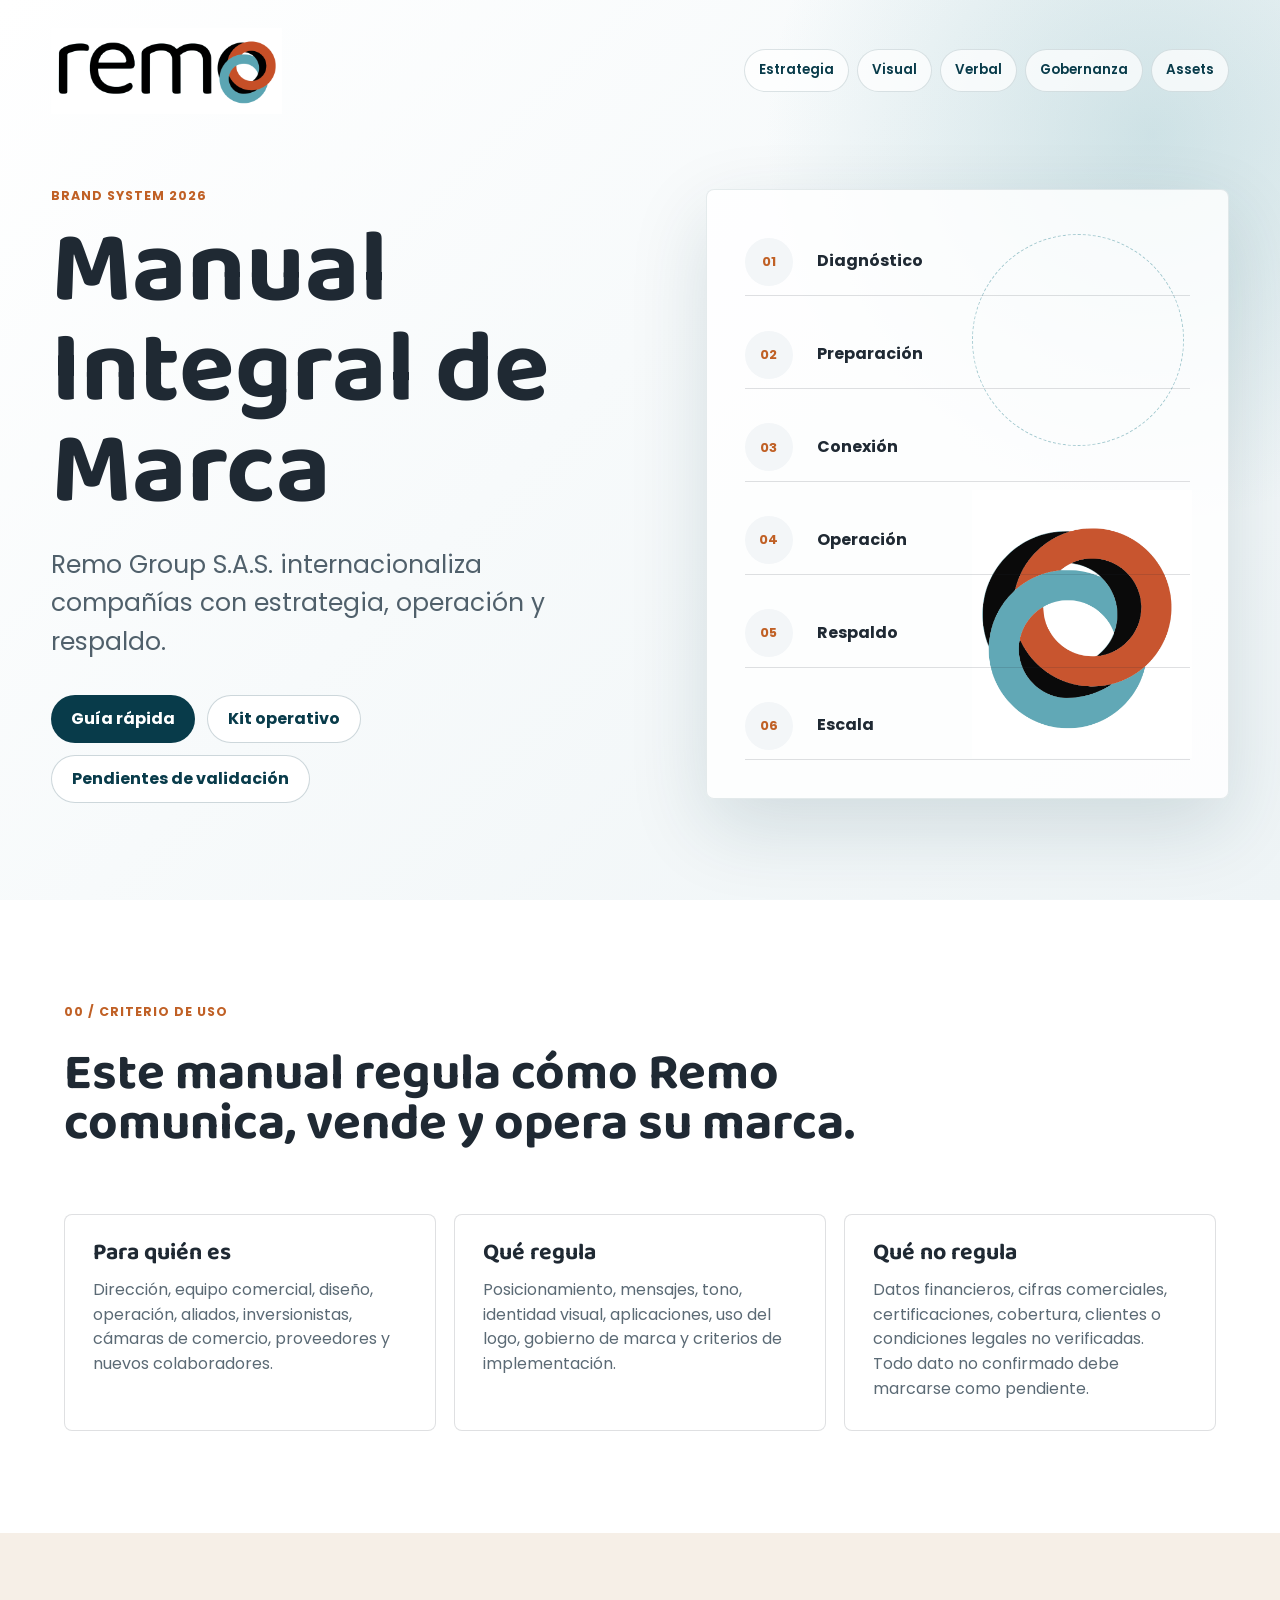
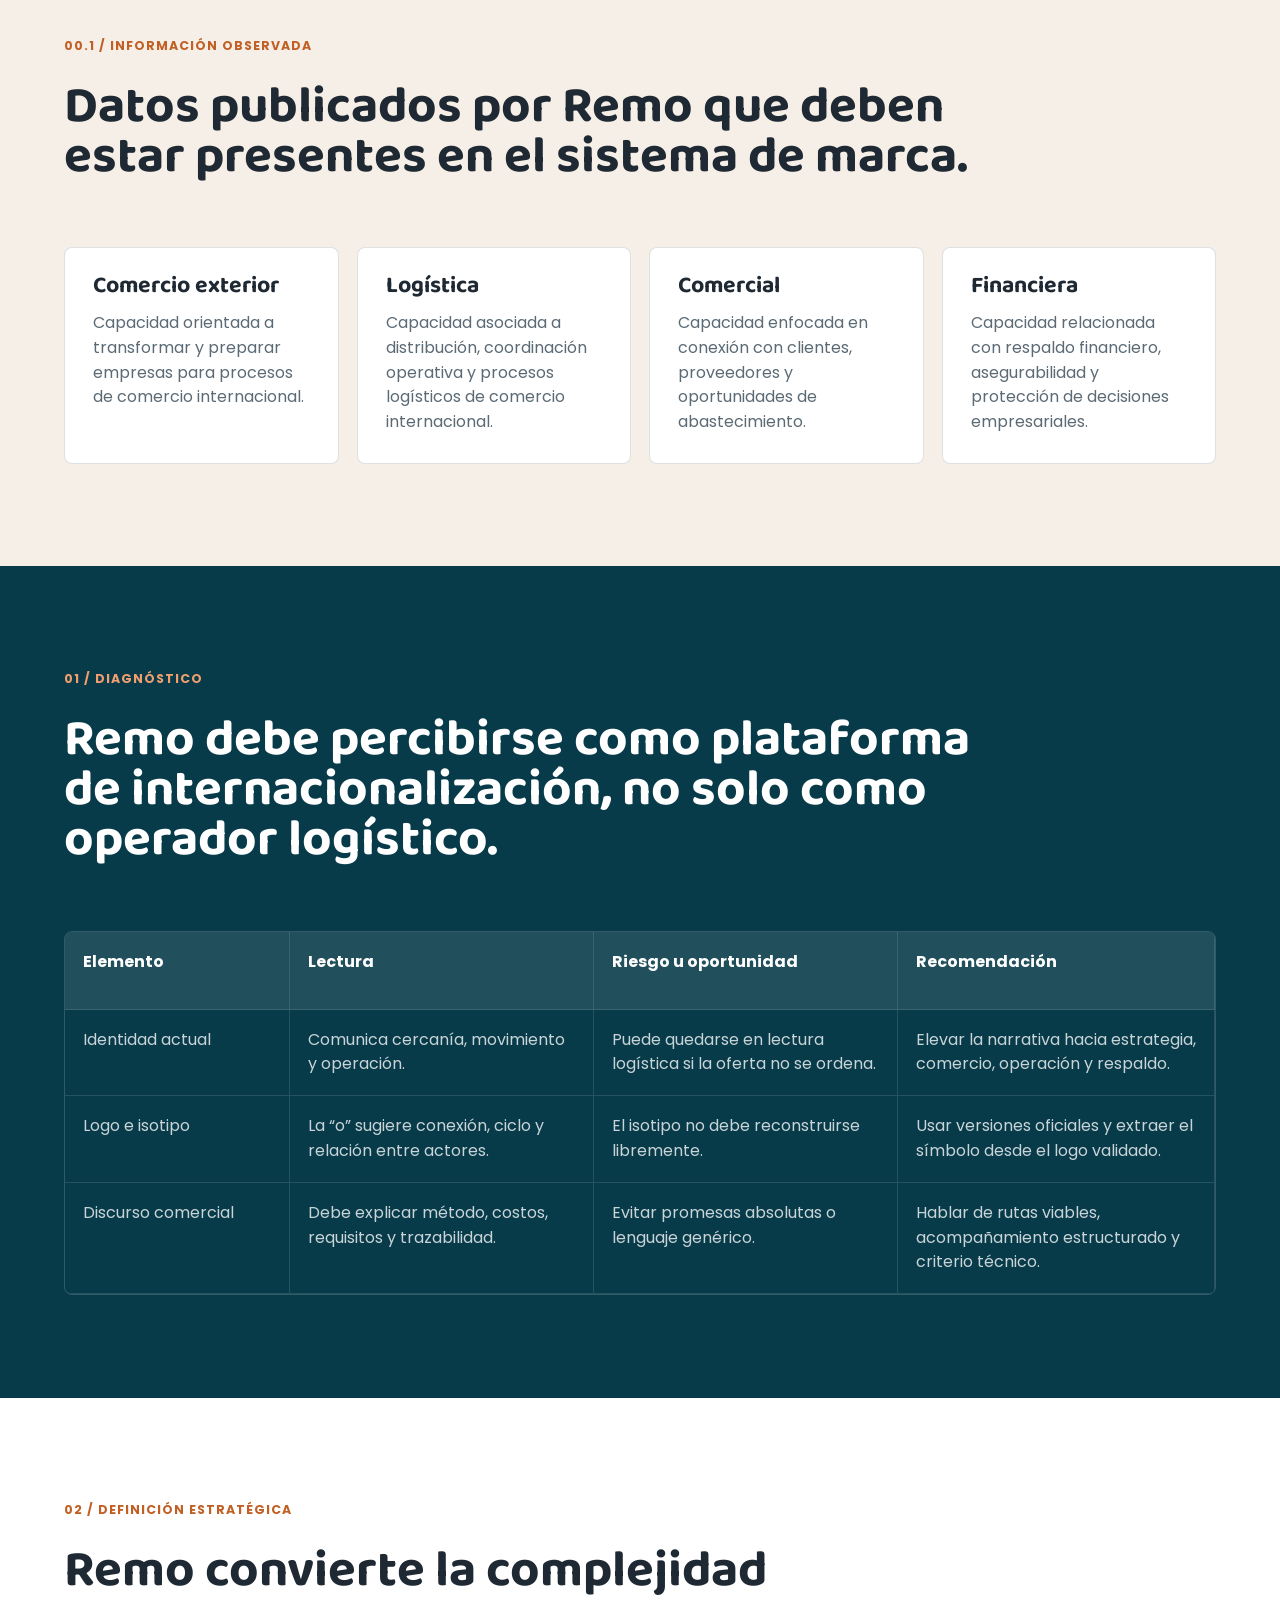
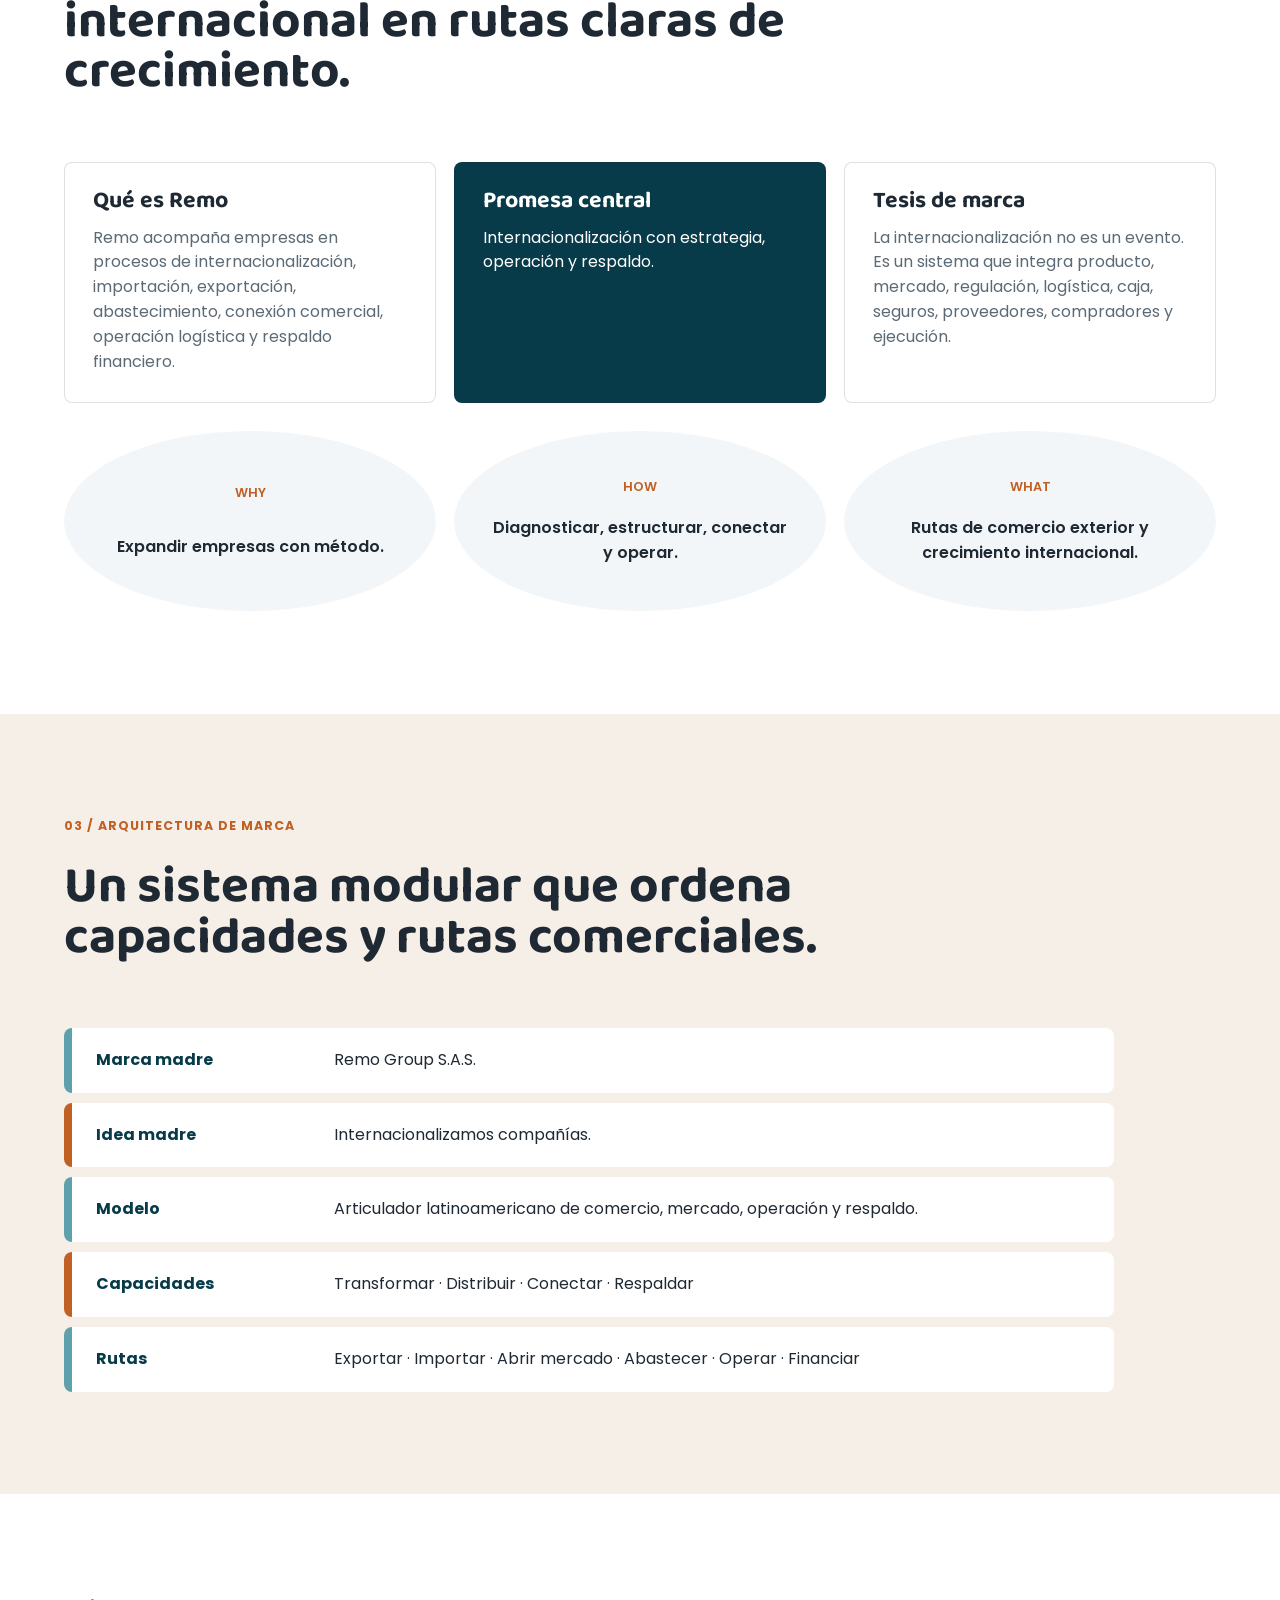
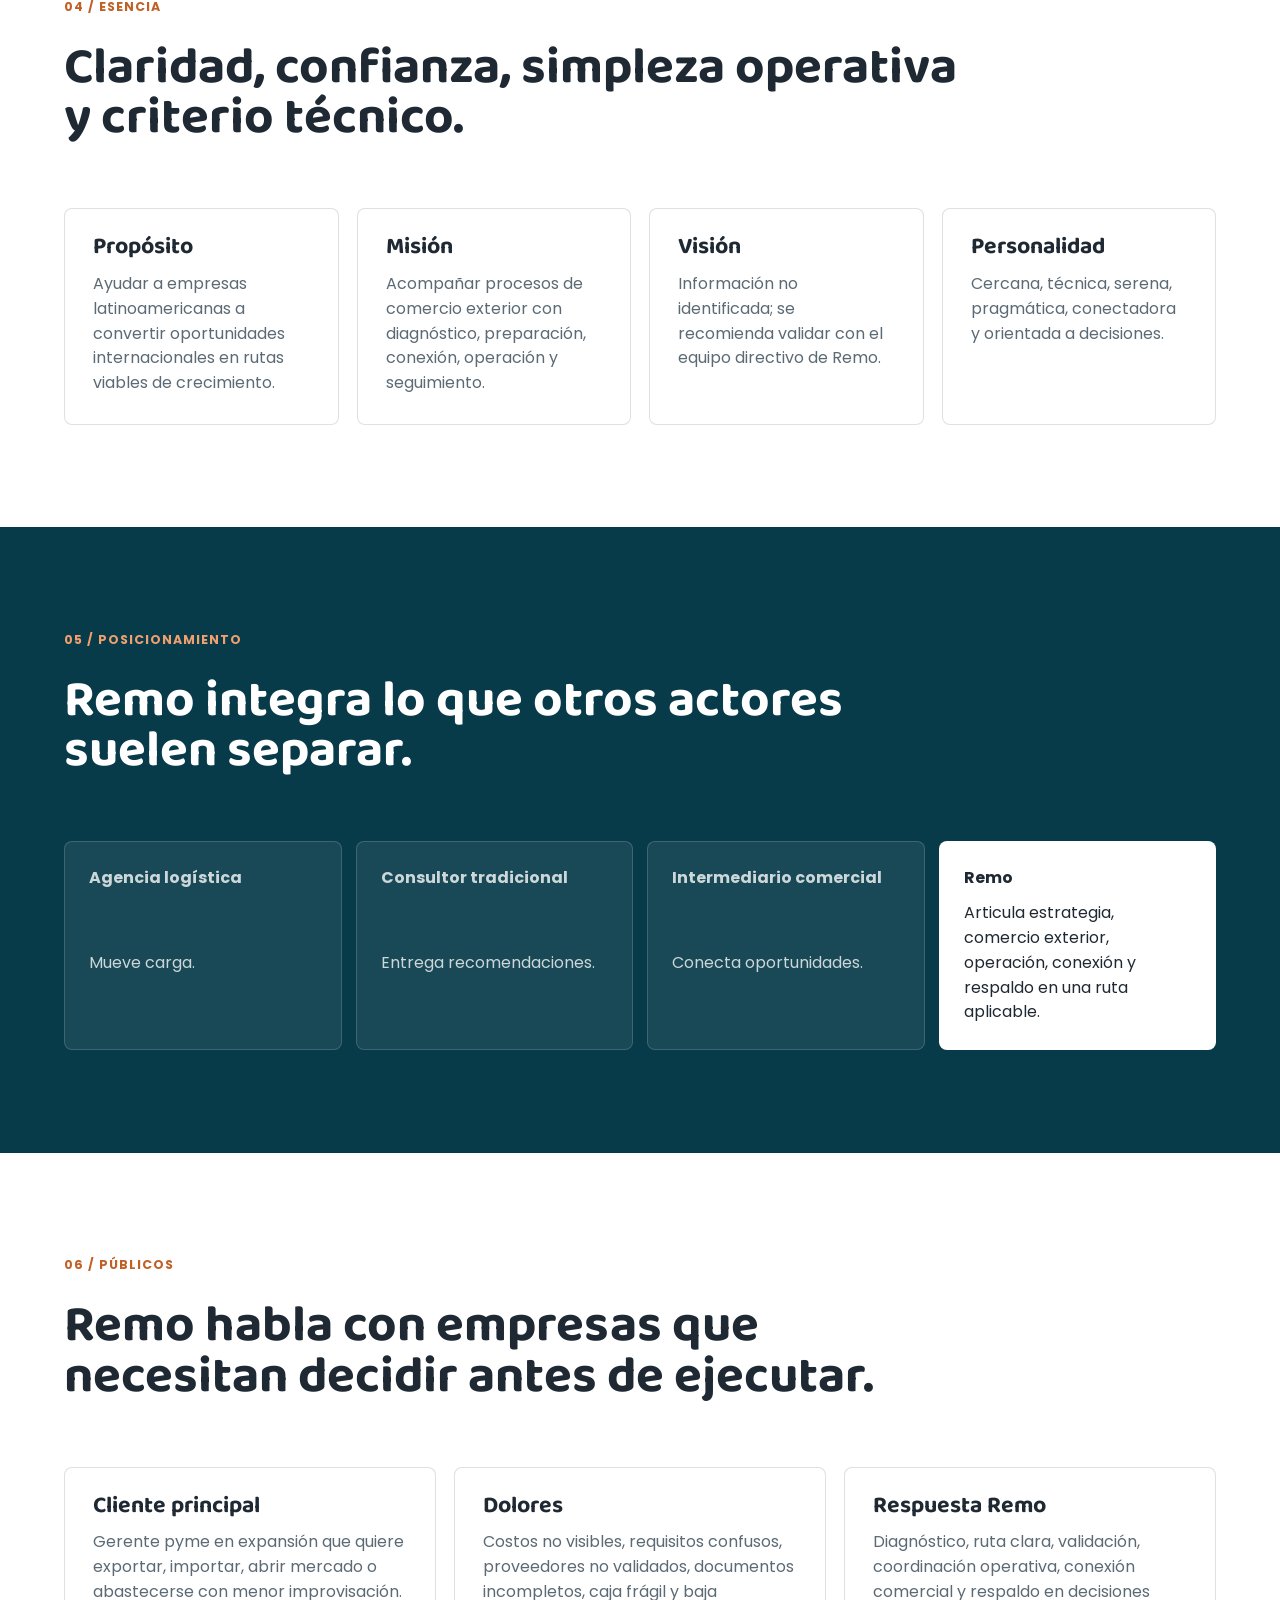
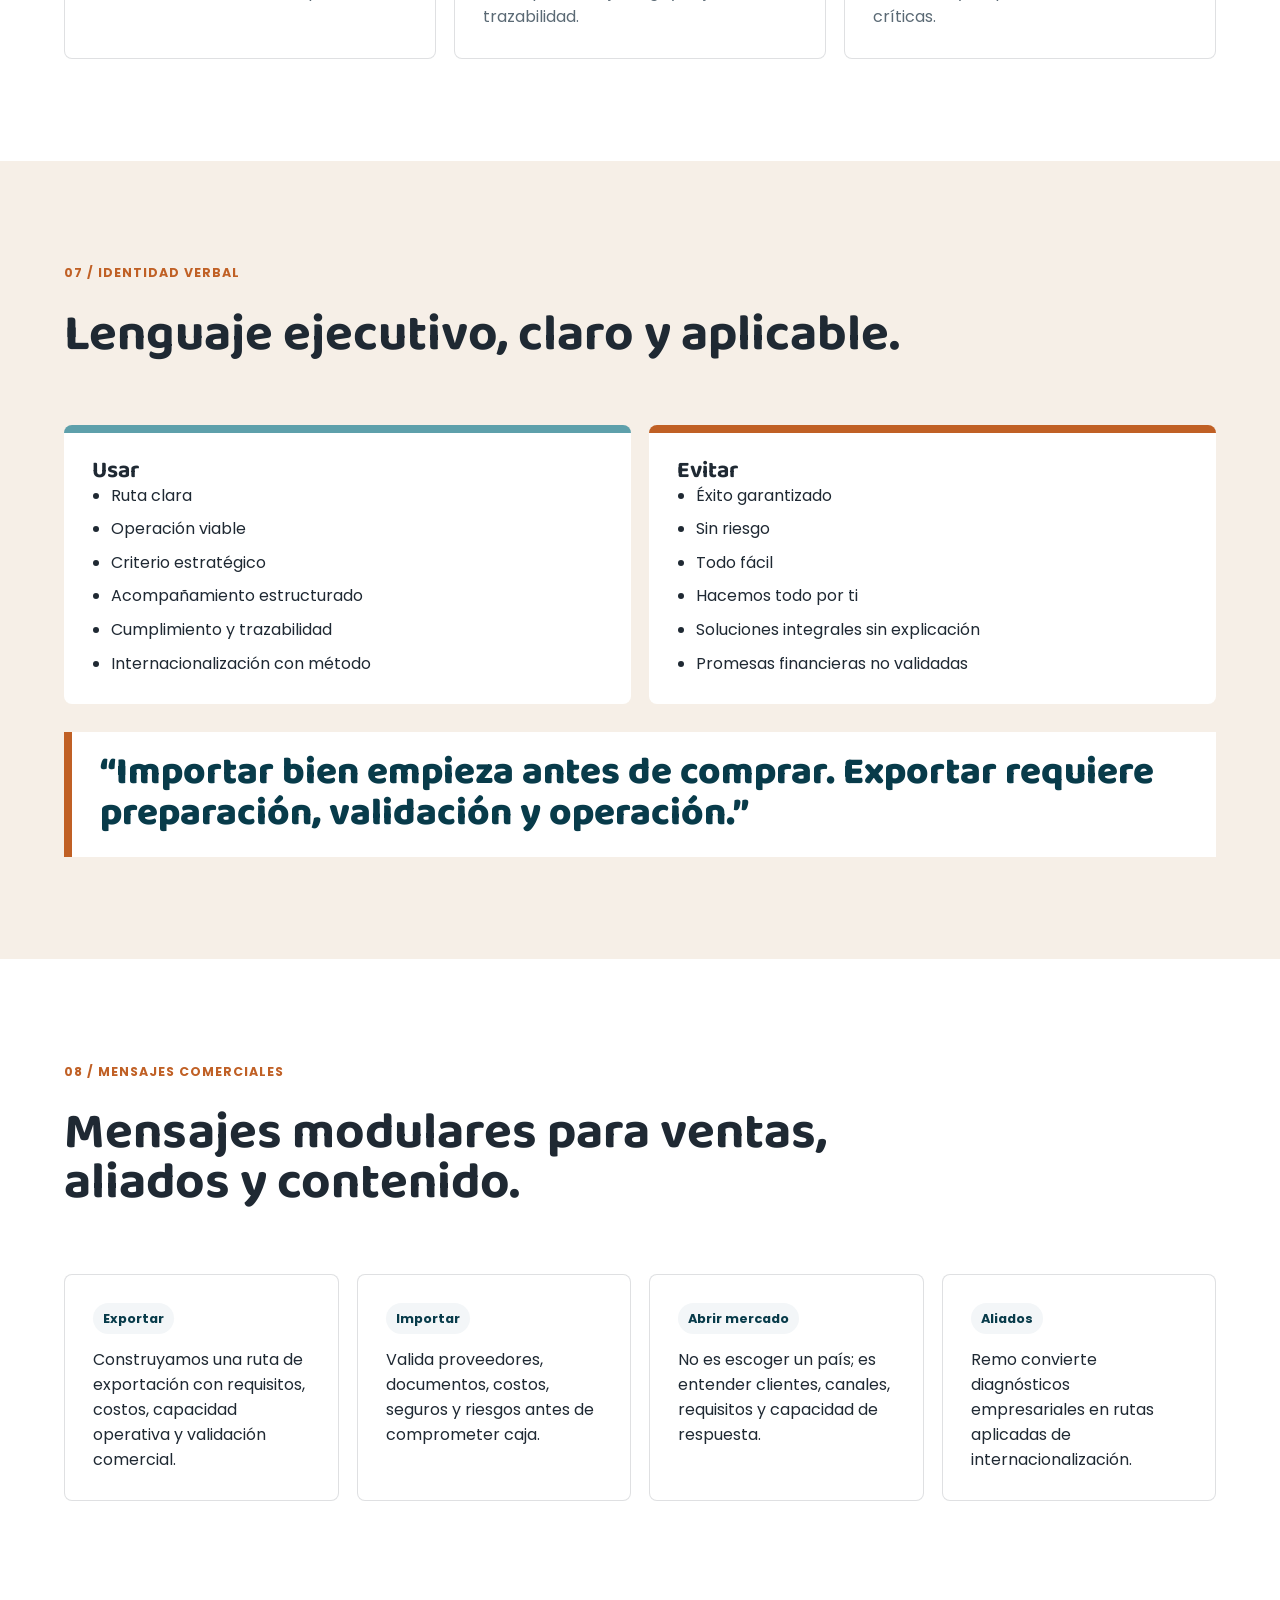
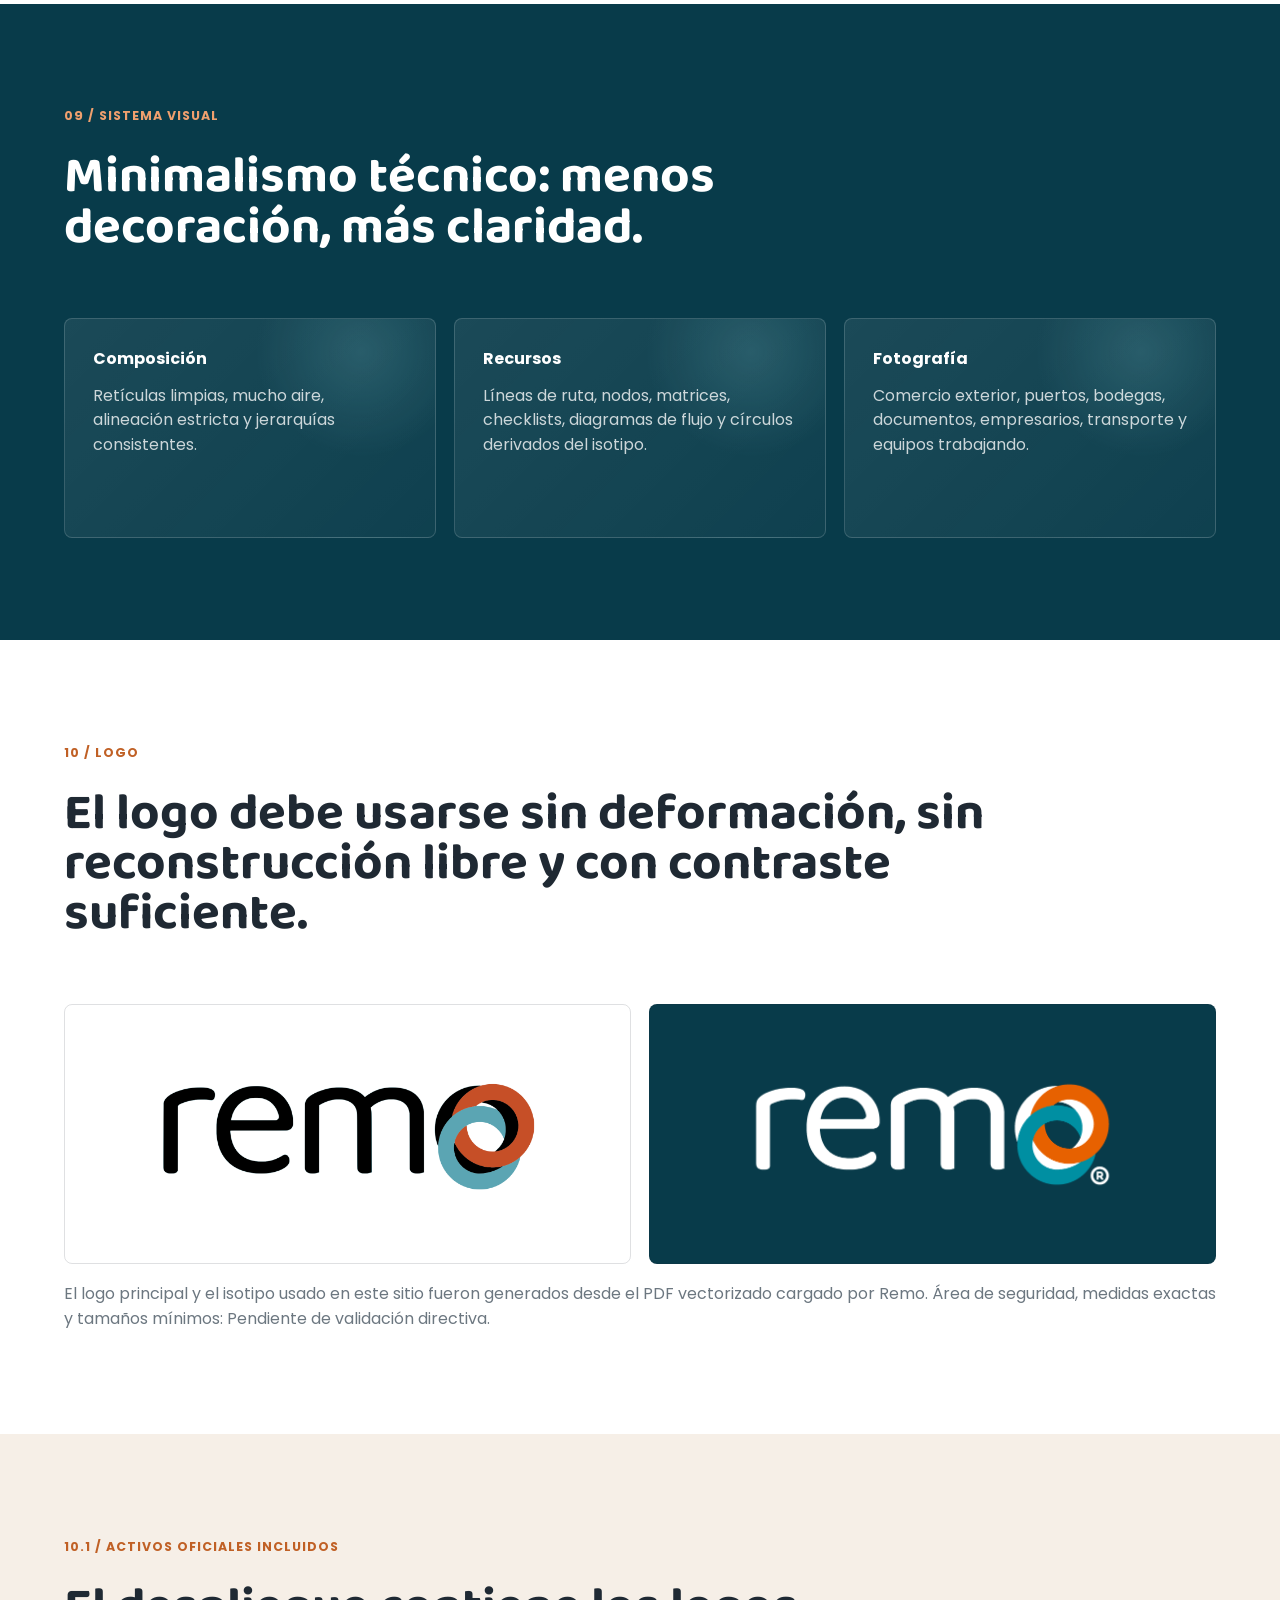
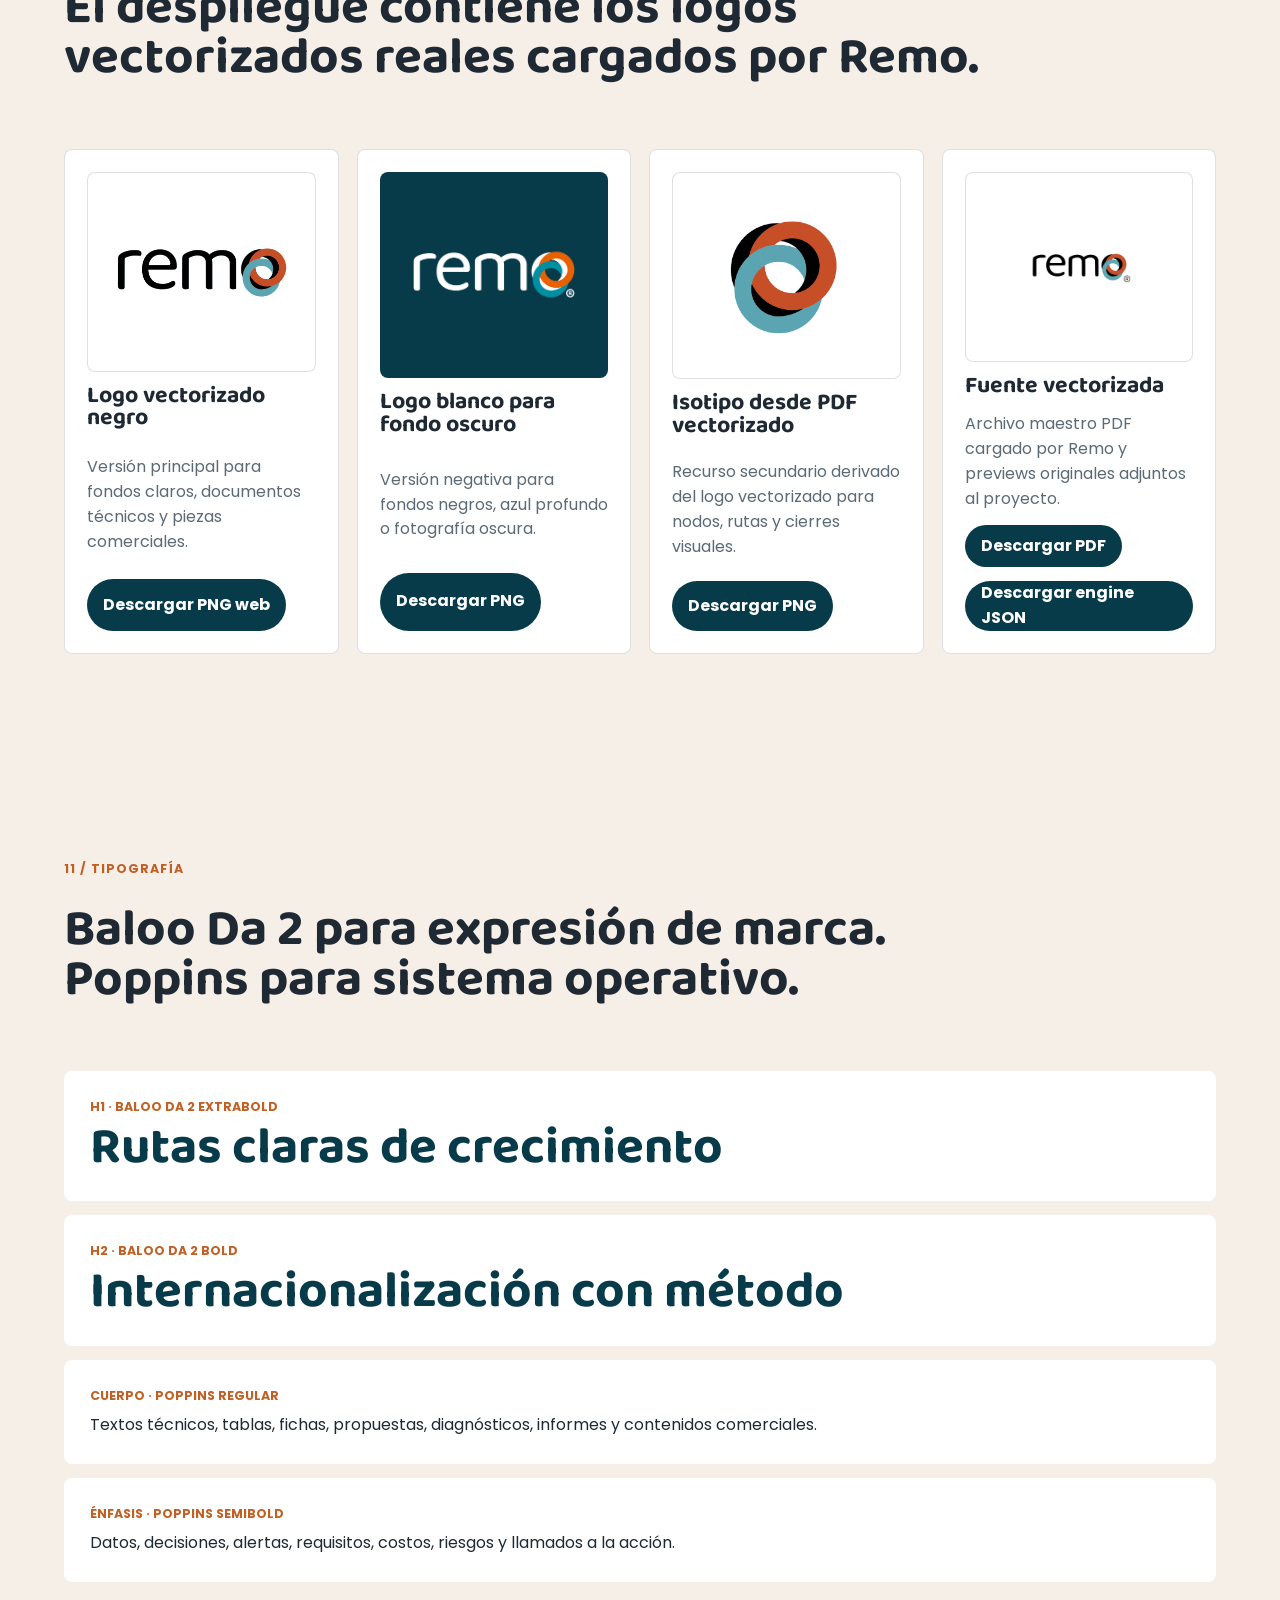
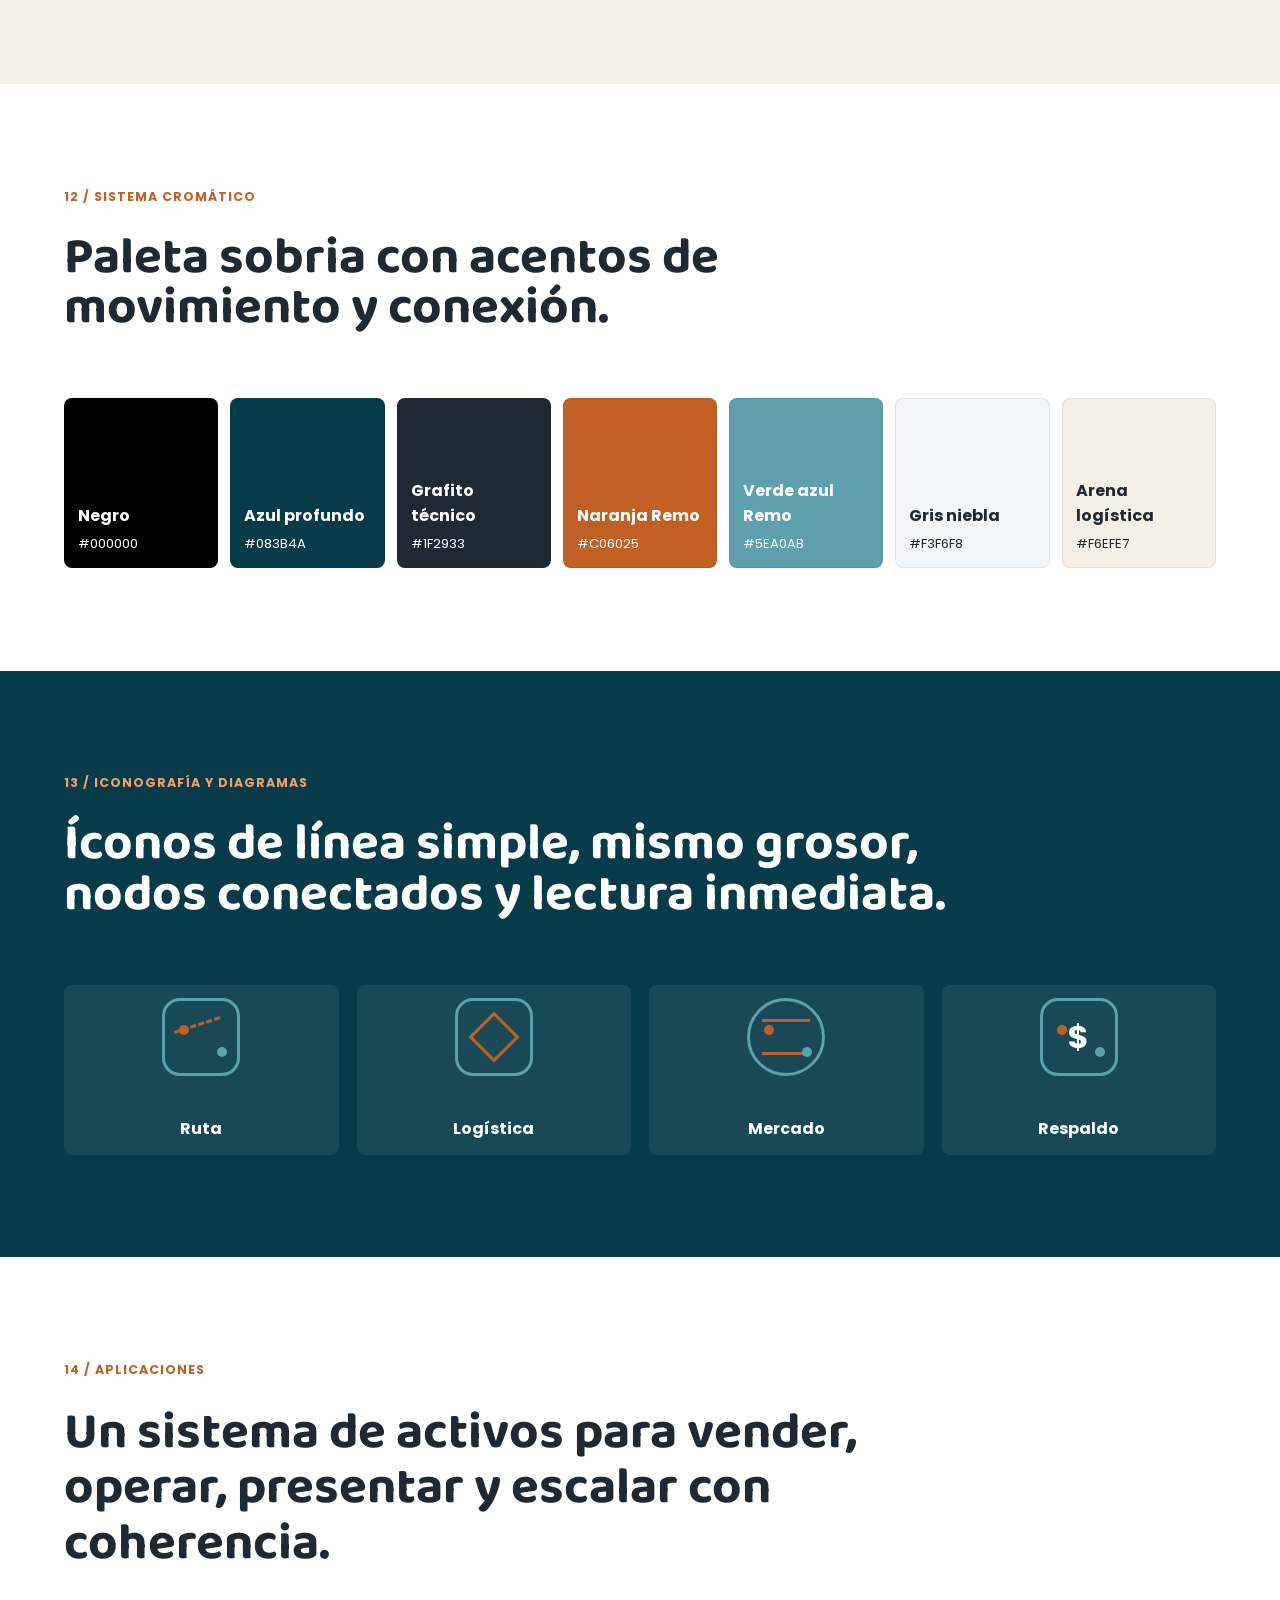
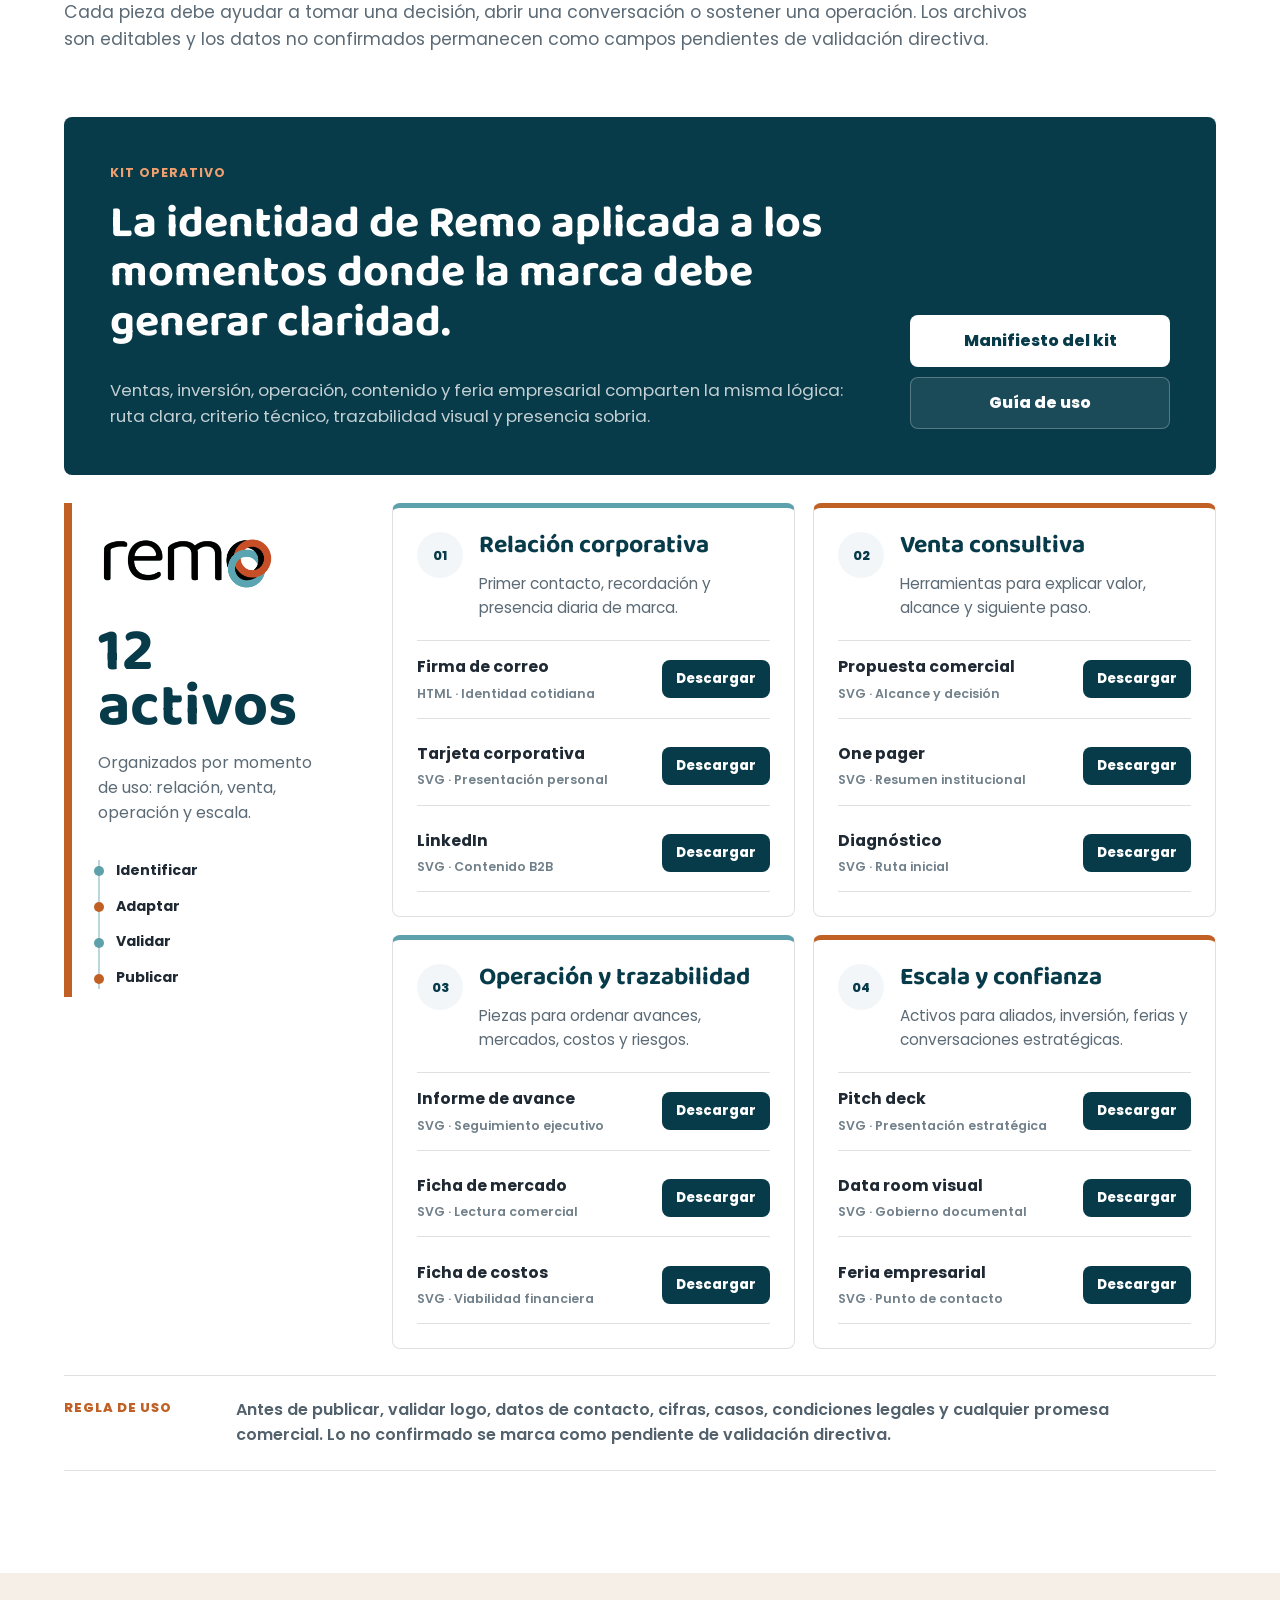
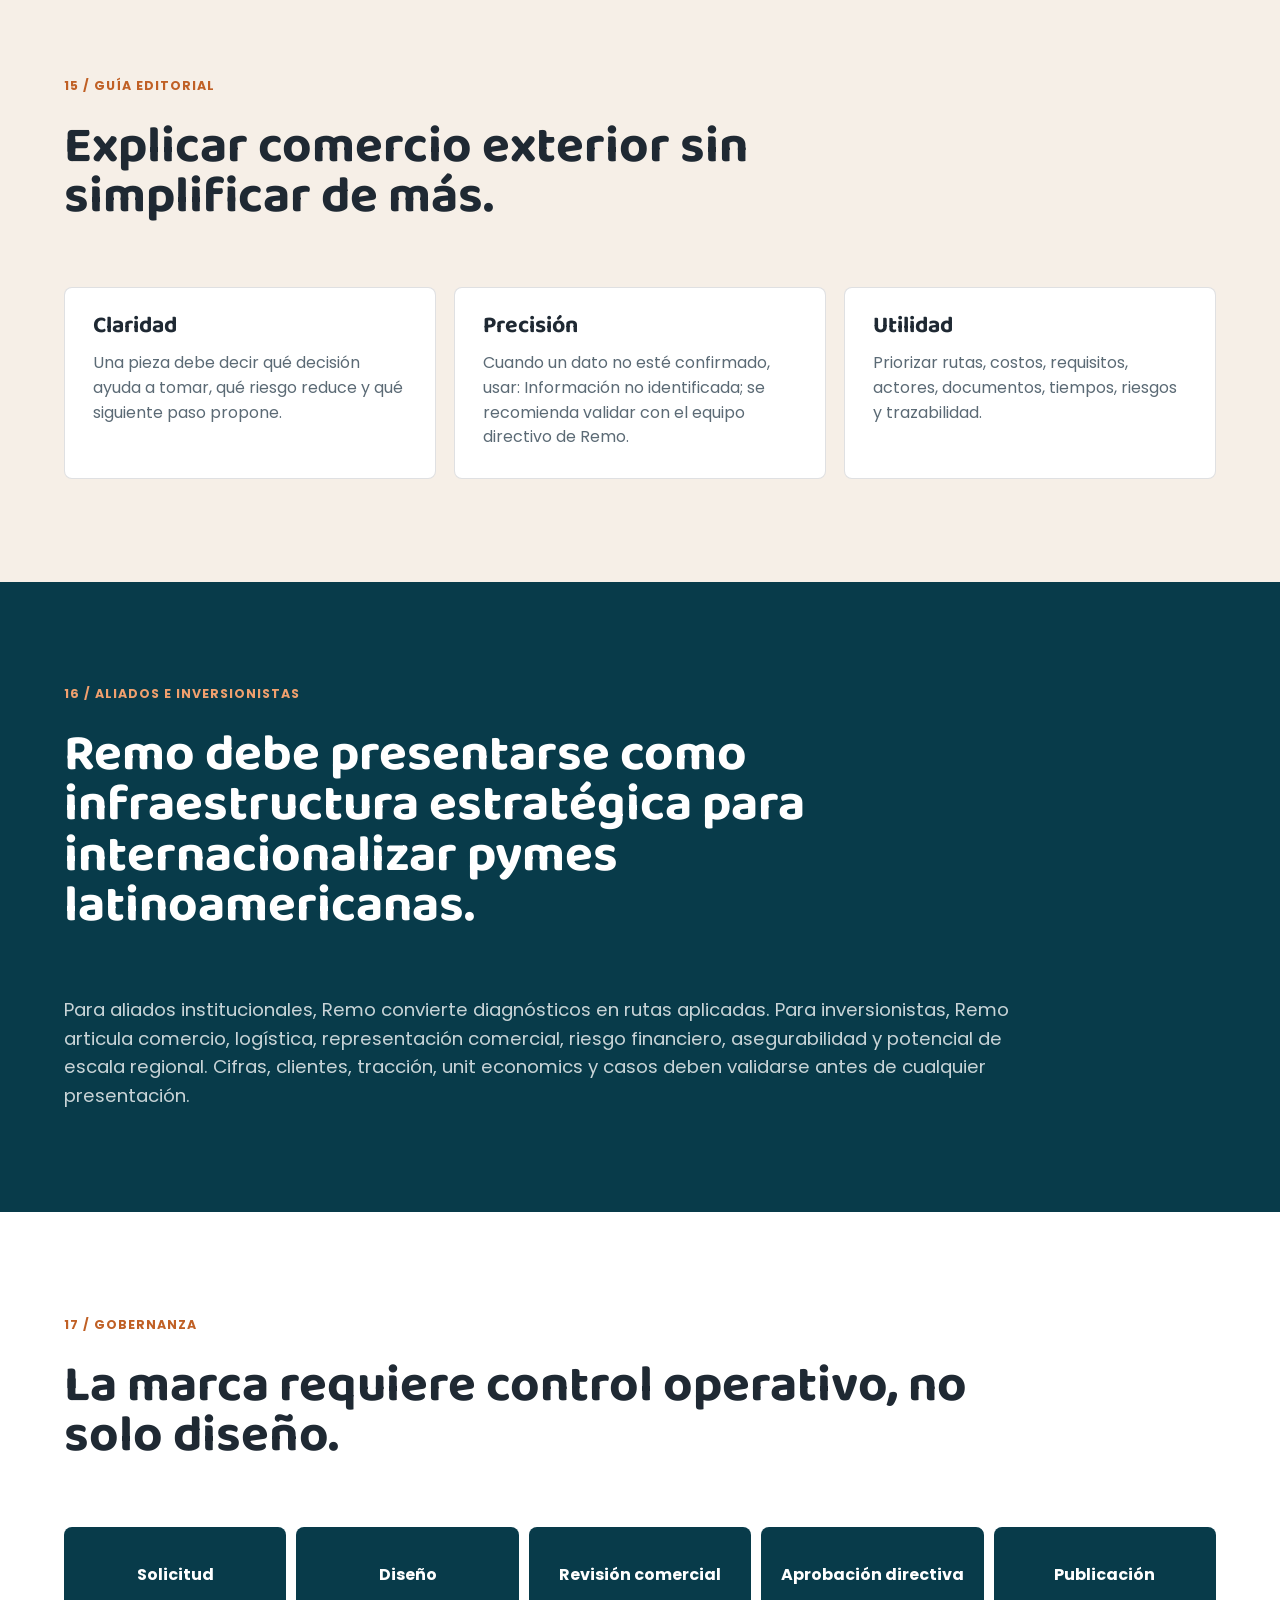
==== commit 2a7a0d53: "Refine Remo applications section layout" ====
--- a/index.html
+++ b/index.html
@@ -341,91 +341,104 @@
         </div>
       </section>
 
-      <section class="section" id="aplicaciones">
+      <section class="section applications-section" id="aplicaciones">
         <div class="section-head">
           <p class="kicker">14 / Aplicaciones</p>
-          <h2>La marca debe funcionar en ventas, inversión, operación y contenido.</h2>
-          <p class="section-lead">Este sitio debe tener una biblioteca operativa de marca: archivos listos para editar, importar a Canva o entregar a diseño, comercial y dirección. Los datos no confirmados se dejan como campos editables o pendientes de validación directiva.</p>
-        </div>
-
-        <div class="asset-actions">
-          <a class="button primary" href="assets/templates/asset-manifest.json" download="asset-manifest.json">Descargar manifiesto</a>
-          <a class="button secondary" href="assets/templates/README.md" download="remo-kit-operativo-readme.md">Guía del kit</a>
-        </div>
-
-        <div class="template-library" aria-label="Kit operativo de marca Remo">
-          <article>
-            <span>HTML</span>
-            <h3>Firma de correo</h3>
-            <p>Firma corporativa editable con logo oficial, claim, contacto y campos para nombre, cargo y teléfono.</p>
-            <a href="assets/templates/firma-correo.html" download="firma-correo.html">Descargar</a>
-          </article>
-          <article>
-            <span>SVG</span>
-            <h3>Tarjeta corporativa</h3>
-            <p>Frente y reverso con sistema de rutas, campos de contacto y QR pendiente de validación.</p>
-            <a href="assets/templates/tarjeta-corporativa.svg" download="tarjeta-corporativa.svg">Descargar</a>
-          </article>
-          <article>
-            <span>SVG</span>
-            <h3>Propuesta comercial</h3>
-            <p>Portada base para propuestas B2B con alcance, módulos, estado y pendientes críticos.</p>
-            <a href="assets/templates/propuesta-comercial.svg" download="propuesta-comercial.svg">Descargar</a>
-          </article>
-          <article>
-            <span>SVG</span>
-            <h3>One pager</h3>
-            <p>Resumen institucional de una página para empresarios, aliados, cámaras e inversionistas.</p>
-            <a href="assets/templates/one-pager.svg" download="one-pager.svg">Descargar</a>
-          </article>
-          <article>
-            <span>SVG</span>
-            <h3>Diagnóstico</h3>
-            <p>Plantilla para evaluar producto, mercado, regulación, logística, finanzas y ejecución.</p>
-            <a href="assets/templates/diagnostico-internacionalizacion.svg" download="diagnostico-internacionalizacion.svg">Descargar</a>
-          </article>
-          <article>
-            <span>SVG</span>
-            <h3>Informe de avance</h3>
-            <p>Reporte ejecutivo para estado de ruta, riesgos, decisiones, hitos y siguiente paso.</p>
-            <a href="assets/templates/informe-avance.svg" download="informe-avance.svg">Descargar</a>
-          </article>
-          <article>
-            <span>SVG</span>
-            <h3>Ficha de mercado</h3>
-            <p>Ficha para ordenar país, segmento, canal, requisitos, precio, competencia y ruta comercial.</p>
-            <a href="assets/templates/ficha-mercado.svg" download="ficha-mercado.svg">Descargar</a>
-          </article>
-          <article>
-            <span>SVG</span>
-            <h3>Ficha de costos</h3>
-            <p>Matriz base para Incoterm, flete, seguro, impuestos, nacionalización, caja y margen.</p>
-            <a href="assets/templates/ficha-costos.svg" download="ficha-costos.svg">Descargar</a>
-          </article>
-          <article>
-            <span>SVG</span>
-            <h3>Pitch deck</h3>
-            <p>Slide maestro para presentar a Remo ante aliados, programas, banca e inversionistas.</p>
-            <a href="assets/templates/pitch-deck.svg" download="pitch-deck.svg">Descargar</a>
-          </article>
-          <article>
-            <span>SVG</span>
-            <h3>Data room visual</h3>
-            <p>Mapa de carpetas para marca, legal, comercial, operación, finanzas y alianzas.</p>
-            <a href="assets/templates/data-room-visual.svg" download="data-room-visual.svg">Descargar</a>
-          </article>
-          <article>
-            <span>SVG</span>
-            <h3>LinkedIn</h3>
-            <p>Plantilla editorial B2B para explicar comercio exterior con claridad, método y CTA.</p>
-            <a href="assets/templates/linkedin-post.svg" download="linkedin-post.svg">Descargar</a>
-          </article>
-          <article>
-            <span>SVG</span>
-            <h3>Feria empresarial</h3>
-            <p>Formato vertical para stand, pendón o punto de contacto con QR y mensaje comercial.</p>
-            <a href="assets/templates/feria-empresarial.svg" download="feria-empresarial.svg">Descargar</a>
-          </article>
+          <h2>Un sistema de activos para vender, operar, presentar y escalar con coherencia.</h2>
+          <p class="section-lead">Cada pieza debe ayudar a tomar una decisión, abrir una conversación o sostener una operación. Los archivos son editables y los datos no confirmados permanecen como campos pendientes de validación directiva.</p>
+        </div>
+
+        <div class="applications-hero">
+          <div>
+            <p class="kicker">Kit operativo</p>
+            <h3>La identidad de Remo aplicada a los momentos donde la marca debe generar claridad.</h3>
+            <p>Ventas, inversión, operación, contenido y feria empresarial comparten la misma lógica: ruta clara, criterio técnico, trazabilidad visual y presencia sobria.</p>
+          </div>
+          <div class="kit-downloads" aria-label="Descargas principales del kit">
+            <a href="assets/templates/asset-manifest.json" download="asset-manifest.json">Manifiesto del kit</a>
+            <a href="assets/templates/README.md" download="remo-kit-operativo-readme.md">Guía de uso</a>
+          </div>
+        </div>
+
+        <div class="asset-system" aria-label="Sistema de aplicaciones de marca Remo">
+          <aside class="asset-index">
+            <img src="assets/remo-logo-vectorizado-negro.png" alt="Remo Group">
+            <strong>12 activos</strong>
+            <p>Organizados por momento de uso: relación, venta, operación y escala.</p>
+            <div class="mini-route" aria-hidden="true">
+              <span>Identificar</span>
+              <span>Adaptar</span>
+              <span>Validar</span>
+              <span>Publicar</span>
+            </div>
+          </aside>
+
+          <div class="asset-groups">
+            <article class="asset-group">
+              <div class="asset-group-head">
+                <span>01</span>
+                <div>
+                  <h3>Relación corporativa</h3>
+                  <p>Primer contacto, recordación y presencia diaria de marca.</p>
+                </div>
+              </div>
+              <ul class="asset-list">
+                <li><div><strong>Firma de correo</strong><small>HTML · Identidad cotidiana</small></div><a href="assets/templates/firma-correo.html" download="firma-correo.html">Descargar</a></li>
+                <li><div><strong>Tarjeta corporativa</strong><small>SVG · Presentación personal</small></div><a href="assets/templates/tarjeta-corporativa.svg" download="tarjeta-corporativa.svg">Descargar</a></li>
+                <li><div><strong>LinkedIn</strong><small>SVG · Contenido B2B</small></div><a href="assets/templates/linkedin-post.svg" download="linkedin-post.svg">Descargar</a></li>
+              </ul>
+            </article>
+
+            <article class="asset-group">
+              <div class="asset-group-head">
+                <span>02</span>
+                <div>
+                  <h3>Venta consultiva</h3>
+                  <p>Herramientas para explicar valor, alcance y siguiente paso.</p>
+                </div>
+              </div>
+              <ul class="asset-list">
+                <li><div><strong>Propuesta comercial</strong><small>SVG · Alcance y decisión</small></div><a href="assets/templates/propuesta-comercial.svg" download="propuesta-comercial.svg">Descargar</a></li>
+                <li><div><strong>One pager</strong><small>SVG · Resumen institucional</small></div><a href="assets/templates/one-pager.svg" download="one-pager.svg">Descargar</a></li>
+                <li><div><strong>Diagnóstico</strong><small>SVG · Ruta inicial</small></div><a href="assets/templates/diagnostico-internacionalizacion.svg" download="diagnostico-internacionalizacion.svg">Descargar</a></li>
+              </ul>
+            </article>
+
+            <article class="asset-group">
+              <div class="asset-group-head">
+                <span>03</span>
+                <div>
+                  <h3>Operación y trazabilidad</h3>
+                  <p>Piezas para ordenar avances, mercados, costos y riesgos.</p>
+                </div>
+              </div>
+              <ul class="asset-list">
+                <li><div><strong>Informe de avance</strong><small>SVG · Seguimiento ejecutivo</small></div><a href="assets/templates/informe-avance.svg" download="informe-avance.svg">Descargar</a></li>
+                <li><div><strong>Ficha de mercado</strong><small>SVG · Lectura comercial</small></div><a href="assets/templates/ficha-mercado.svg" download="ficha-mercado.svg">Descargar</a></li>
+                <li><div><strong>Ficha de costos</strong><small>SVG · Viabilidad financiera</small></div><a href="assets/templates/ficha-costos.svg" download="ficha-costos.svg">Descargar</a></li>
+              </ul>
+            </article>
+
+            <article class="asset-group">
+              <div class="asset-group-head">
+                <span>04</span>
+                <div>
+                  <h3>Escala y confianza</h3>
+                  <p>Activos para aliados, inversión, ferias y conversaciones estratégicas.</p>
+                </div>
+              </div>
+              <ul class="asset-list">
+                <li><div><strong>Pitch deck</strong><small>SVG · Presentación estratégica</small></div><a href="assets/templates/pitch-deck.svg" download="pitch-deck.svg">Descargar</a></li>
+                <li><div><strong>Data room visual</strong><small>SVG · Gobierno documental</small></div><a href="assets/templates/data-room-visual.svg" download="data-room-visual.svg">Descargar</a></li>
+                <li><div><strong>Feria empresarial</strong><small>SVG · Punto de contacto</small></div><a href="assets/templates/feria-empresarial.svg" download="feria-empresarial.svg">Descargar</a></li>
+              </ul>
+            </article>
+          </div>
+        </div>
+
+        <div class="asset-rule">
+          <span>Regla de uso</span>
+          <p>Antes de publicar, validar logo, datos de contacto, cifras, casos, condiciones legales y cualquier promesa comercial. Lo no confirmado se marca como pendiente de validación directiva.</p>
         </div>
       </section>
 
--- a/styles.css
+++ b/styles.css
@@ -715,97 +715,253 @@
   font-weight: 700;
 }
 
-.applications {
-  display: grid;
-  grid-template-columns: repeat(4, minmax(0, 1fr));
+.applications-section {
+  background: var(--white);
+}
+
+.applications-section h2 {
+  line-height: 1.08;
+  padding-bottom: 0.32em;
+}
+
+.applications-hero {
+  display: grid;
+  grid-template-columns: minmax(0, 1fr) 260px;
+  gap: 34px;
+  align-items: end;
+  border-radius: 8px;
+  padding: clamp(28px, 4vw, 46px);
+  background: var(--blue);
+  color: rgba(255, 255, 255, 0.76);
+  overflow: hidden;
+}
+
+.applications-hero h3 {
+  max-width: 840px;
+  color: var(--white);
+  font-size: clamp(2rem, 3.5vw, 3.7rem);
+  line-height: 1.1;
+  padding-bottom: 0.3em;
+}
+
+.applications-hero p:not(.kicker) {
+  max-width: 760px;
+  margin-top: 16px;
+  font-size: 1.05rem;
+}
+
+.applications-hero .kicker {
+  color: #f0a06e;
+}
+
+.kit-downloads {
+  display: grid;
   gap: 10px;
 }
 
-.applications div {
-  min-height: 88px;
-  border-radius: 8px;
-  padding: 18px;
+.kit-downloads a {
+  display: grid;
+  min-height: 52px;
+  place-items: center;
+  border-radius: 8px;
+  padding: 0 18px;
+  background: var(--white);
+  color: var(--blue);
+  font-weight: 800;
+}
+
+.kit-downloads a:last-child {
+  border: 1px solid rgba(255, 255, 255, 0.26);
+  background: rgba(255, 255, 255, 0.08);
+  color: var(--white);
+}
+
+.asset-system {
+  display: grid;
+  grid-template-columns: 300px minmax(0, 1fr);
+  gap: 28px;
+  margin-top: 28px;
+}
+
+.asset-index {
+  align-self: start;
+  border-left: 8px solid var(--orange);
+  padding: 26px 0 8px 26px;
+}
+
+.asset-index img {
+  width: 178px;
+  margin-bottom: 30px;
+}
+
+.asset-index strong {
+  display: block;
+  color: var(--blue);
+  font-family: "Baloo Da 2", "Poppins", Arial, sans-serif;
+  font-size: 3.8rem;
+  line-height: 0.92;
+}
+
+.asset-index p {
+  max-width: 230px;
+  margin-top: 14px;
+  color: #5b6a75;
+}
+
+.mini-route {
+  display: grid;
+  gap: 14px;
+  margin-top: 34px;
+  padding-left: 16px;
+  border-left: 2px solid rgba(94, 160, 171, 0.42);
+}
+
+.mini-route span {
+  position: relative;
+  color: var(--graphite);
+  font-size: 0.88rem;
+  font-weight: 700;
+}
+
+.mini-route span::before {
+  content: "";
+  position: absolute;
+  top: 0.45em;
+  left: -22px;
+  width: 10px;
+  height: 10px;
+  border-radius: 50%;
+  background: var(--aqua);
+}
+
+.mini-route span:nth-child(2n)::before {
+  background: var(--orange);
+}
+
+.asset-groups {
+  display: grid;
+  grid-template-columns: repeat(2, minmax(0, 1fr));
+  gap: 18px;
+}
+
+.asset-group {
+  display: grid;
+  gap: 20px;
+  border: 1px solid var(--line);
+  border-top: 5px solid var(--aqua);
+  border-radius: 8px;
+  padding: 24px;
+  background: var(--white);
+}
+
+.asset-group:nth-child(2),
+.asset-group:nth-child(4) {
+  border-top-color: var(--orange);
+}
+
+.asset-group-head {
+  display: grid;
+  grid-template-columns: 46px minmax(0, 1fr);
+  gap: 16px;
+  align-items: start;
+}
+
+.asset-group-head > span {
+  display: grid;
+  width: 46px;
+  height: 46px;
+  place-items: center;
+  border-radius: 50%;
   background: var(--mist);
   color: var(--blue);
-  font-weight: 700;
-}
-
-.asset-actions {
-  display: flex;
-  flex-wrap: wrap;
-  gap: 12px;
-  margin-bottom: 28px;
-}
-
-.template-library {
-  display: grid;
-  grid-template-columns: repeat(4, minmax(0, 1fr));
-  gap: 18px;
-}
-
-.template-library article {
-  display: grid;
-  min-height: 284px;
-  align-content: start;
-  gap: 13px;
-  border: 1px solid var(--line);
-  border-radius: 8px;
-  padding: 22px;
-  background:
-    linear-gradient(180deg, rgba(255, 255, 255, 0.92), rgba(255, 255, 255, 1)),
-    radial-gradient(circle at 100% 0%, rgba(94, 160, 171, 0.18), transparent 34%);
-}
-
-.template-library article:nth-child(3n + 1) {
-  border-top: 6px solid var(--aqua);
-}
-
-.template-library article:nth-child(3n + 2) {
-  border-top: 6px solid var(--orange);
-}
-
-.template-library article:nth-child(3n) {
-  border-top: 6px solid var(--blue);
-}
-
-.template-library span {
-  display: inline-flex;
-  width: fit-content;
-  min-height: 30px;
-  align-items: center;
-  border-radius: 999px;
-  padding: 0 10px;
-  background: var(--mist);
+  font-size: 0.78rem;
+  font-weight: 800;
+}
+
+.asset-group h3 {
   color: var(--blue);
-  font-size: 0.74rem;
-  font-weight: 800;
-  letter-spacing: 0.04em;
-}
-
-.template-library h3 {
-  font-size: 1.32rem;
-  min-height: 34px;
-  line-height: 1.25;
-  overflow-wrap: break-word;
-}
-
-.template-library p {
+  font-size: 1.55rem;
+  line-height: 1.18;
+  padding-bottom: 0.18em;
+}
+
+.asset-group p {
+  margin-top: 6px;
   color: #5b6a75;
   font-size: 0.96rem;
 }
 
-.template-library a {
+.asset-list {
+  display: grid;
+  gap: 0;
+  margin: 0;
+  padding: 0;
+  list-style: none;
+  border-top: 1px solid var(--line);
+}
+
+.asset-list li {
+  display: grid;
+  grid-template-columns: minmax(0, 1fr) auto;
+  gap: 14px;
+  align-items: center;
+  min-height: 78px;
+  border-bottom: 1px solid var(--line);
+}
+
+.asset-list strong,
+.asset-list small {
+  display: block;
+}
+
+.asset-list strong {
+  color: var(--graphite);
+  font-size: 0.98rem;
+}
+
+.asset-list small {
+  margin-top: 4px;
+  color: #71808a;
+  font-size: 0.78rem;
+  font-weight: 600;
+}
+
+.asset-list a {
   display: inline-flex;
-  width: fit-content;
-  min-height: 42px;
+  min-height: 38px;
   align-items: center;
-  align-self: end;
-  border-radius: 999px;
-  margin-top: auto;
-  padding: 0 16px;
+  justify-content: center;
+  border-radius: 8px;
+  padding: 0 14px;
   background: var(--blue);
   color: var(--white);
-  font-weight: 700;
+  font-size: 0.82rem;
+  font-weight: 800;
+}
+
+.asset-rule {
+  display: grid;
+  grid-template-columns: 150px minmax(0, 1fr);
+  gap: 22px;
+  align-items: start;
+  margin-top: 26px;
+  border-top: 1px solid var(--line);
+  border-bottom: 1px solid var(--line);
+  padding: 22px 0;
+}
+
+.asset-rule span {
+  color: var(--orange);
+  font-size: 0.8rem;
+  font-weight: 800;
+  letter-spacing: 0.08em;
+  text-transform: uppercase;
+}
+
+.asset-rule p {
+  max-width: 960px;
+  color: #52616b;
+  font-weight: 600;
 }
 
 .wide-text {
@@ -950,11 +1106,41 @@
   .logo-demo,
   .asset-grid,
   .icons,
-  .applications,
-  .template-library,
+  .asset-groups,
   .timeline,
   .checklist {
     grid-template-columns: repeat(2, minmax(0, 1fr));
+  }
+
+  .applications-hero,
+  .asset-system {
+    grid-template-columns: 1fr;
+  }
+
+  .asset-index {
+    display: grid;
+    grid-template-columns: 190px minmax(0, 1fr);
+    column-gap: 28px;
+    align-items: start;
+  }
+
+  .asset-index img {
+    grid-row: span 3;
+    margin-bottom: 0;
+  }
+
+  .mini-route {
+    grid-column: 2;
+    grid-template-columns: repeat(4, minmax(0, 1fr));
+    border-left: 0;
+    border-top: 2px solid rgba(94, 160, 171, 0.42);
+    padding-top: 14px;
+    padding-left: 0;
+  }
+
+  .mini-route span::before {
+    top: -20px;
+    left: 0;
   }
 
   .matrix {
@@ -984,8 +1170,10 @@
   .logo-demo,
   .asset-grid,
   .icons,
-  .applications,
-  .template-library,
+  .asset-groups,
+  .applications-hero,
+  .asset-system,
+  .asset-rule,
   .timeline,
   .checklist,
   .dos-donts,
@@ -996,6 +1184,55 @@
     grid-template-columns: 1fr;
   }
 
+  .applications-hero {
+    padding: 26px;
+  }
+
+  .kit-downloads {
+    grid-template-columns: 1fr;
+  }
+
+  .asset-index {
+    display: block;
+    padding-left: 20px;
+  }
+
+  .asset-index img {
+    margin-bottom: 26px;
+  }
+
+  .asset-index strong {
+    font-size: 3.1rem;
+  }
+
+  .mini-route {
+    grid-template-columns: 1fr;
+    border-top: 0;
+    border-left: 2px solid rgba(94, 160, 171, 0.42);
+    padding-top: 0;
+    padding-left: 16px;
+  }
+
+  .mini-route span::before {
+    top: 0.45em;
+    left: -22px;
+  }
+
+  .asset-group {
+    padding: 20px;
+  }
+
+  .asset-list li {
+    grid-template-columns: 1fr;
+    gap: 10px;
+    align-items: start;
+    padding: 16px 0;
+  }
+
+  .asset-list a {
+    width: fit-content;
+  }
+
   .route-card {
     min-height: auto;
     padding: 24px;
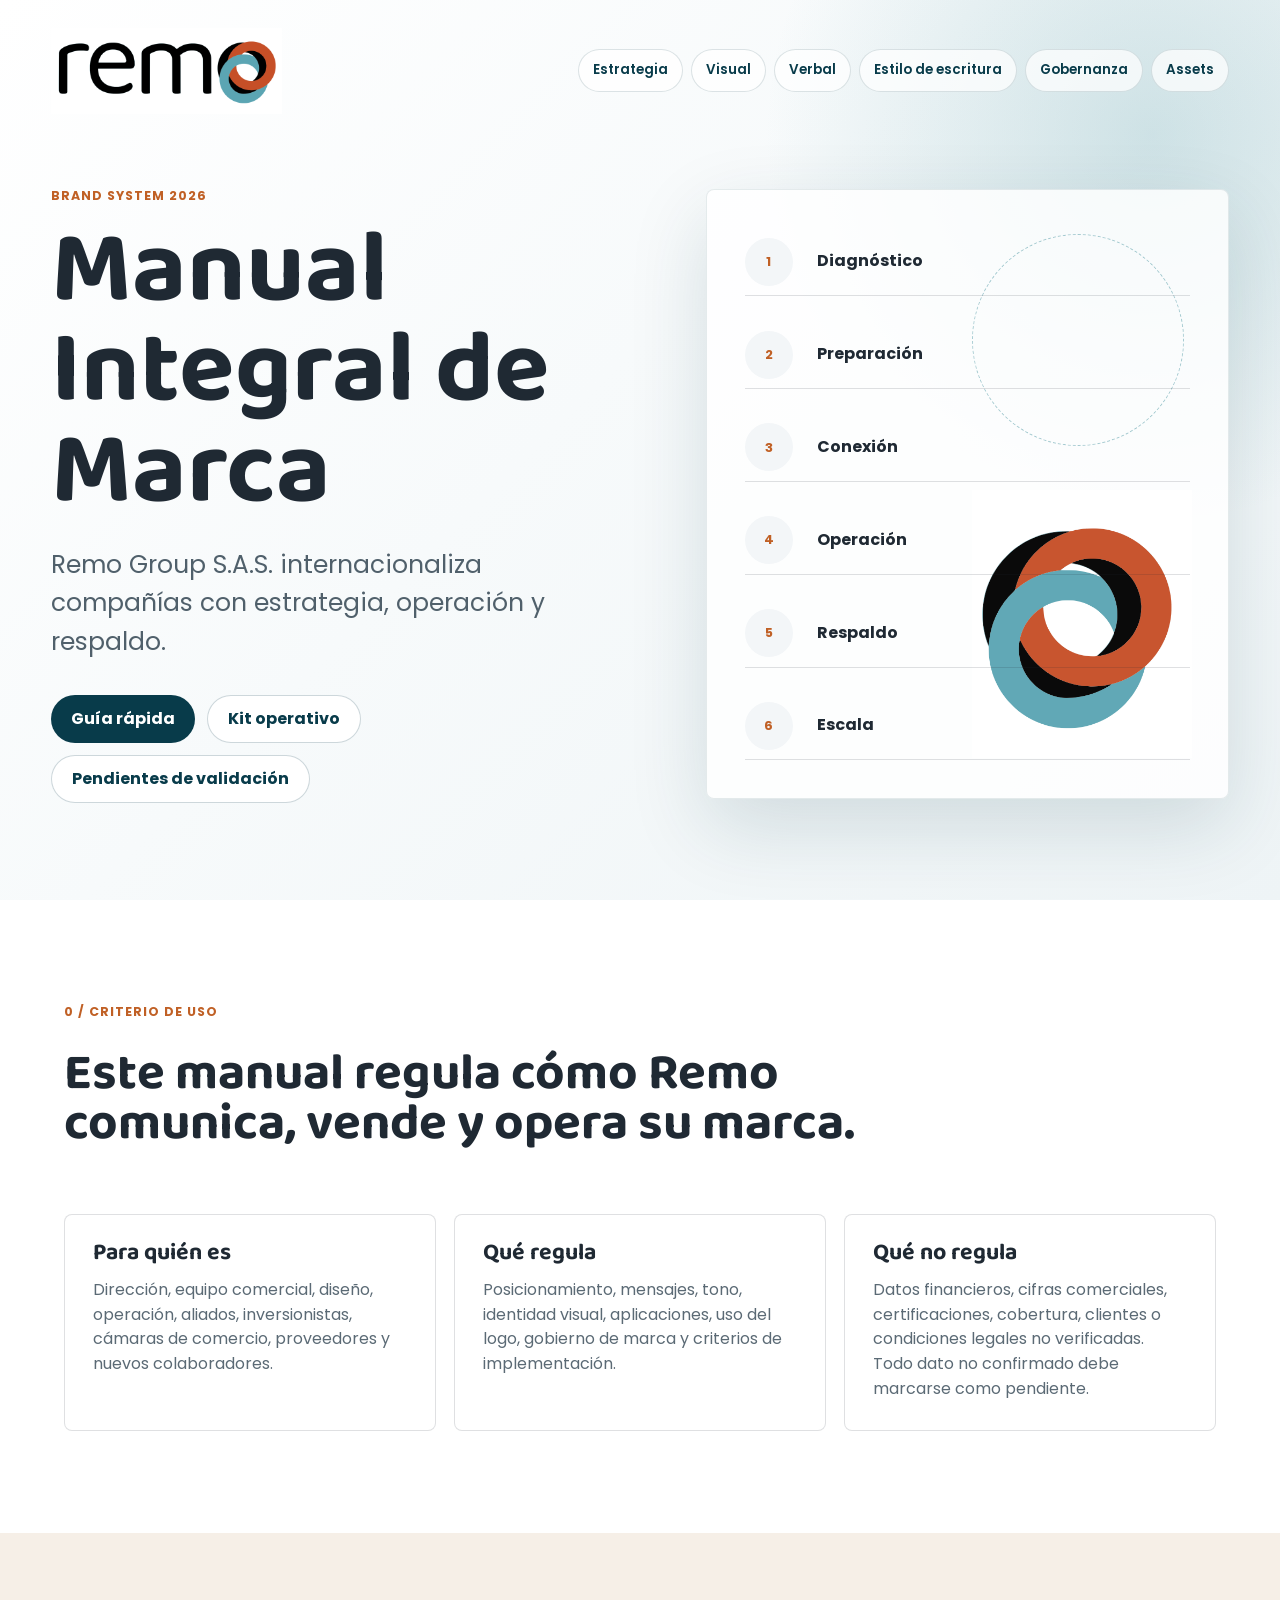
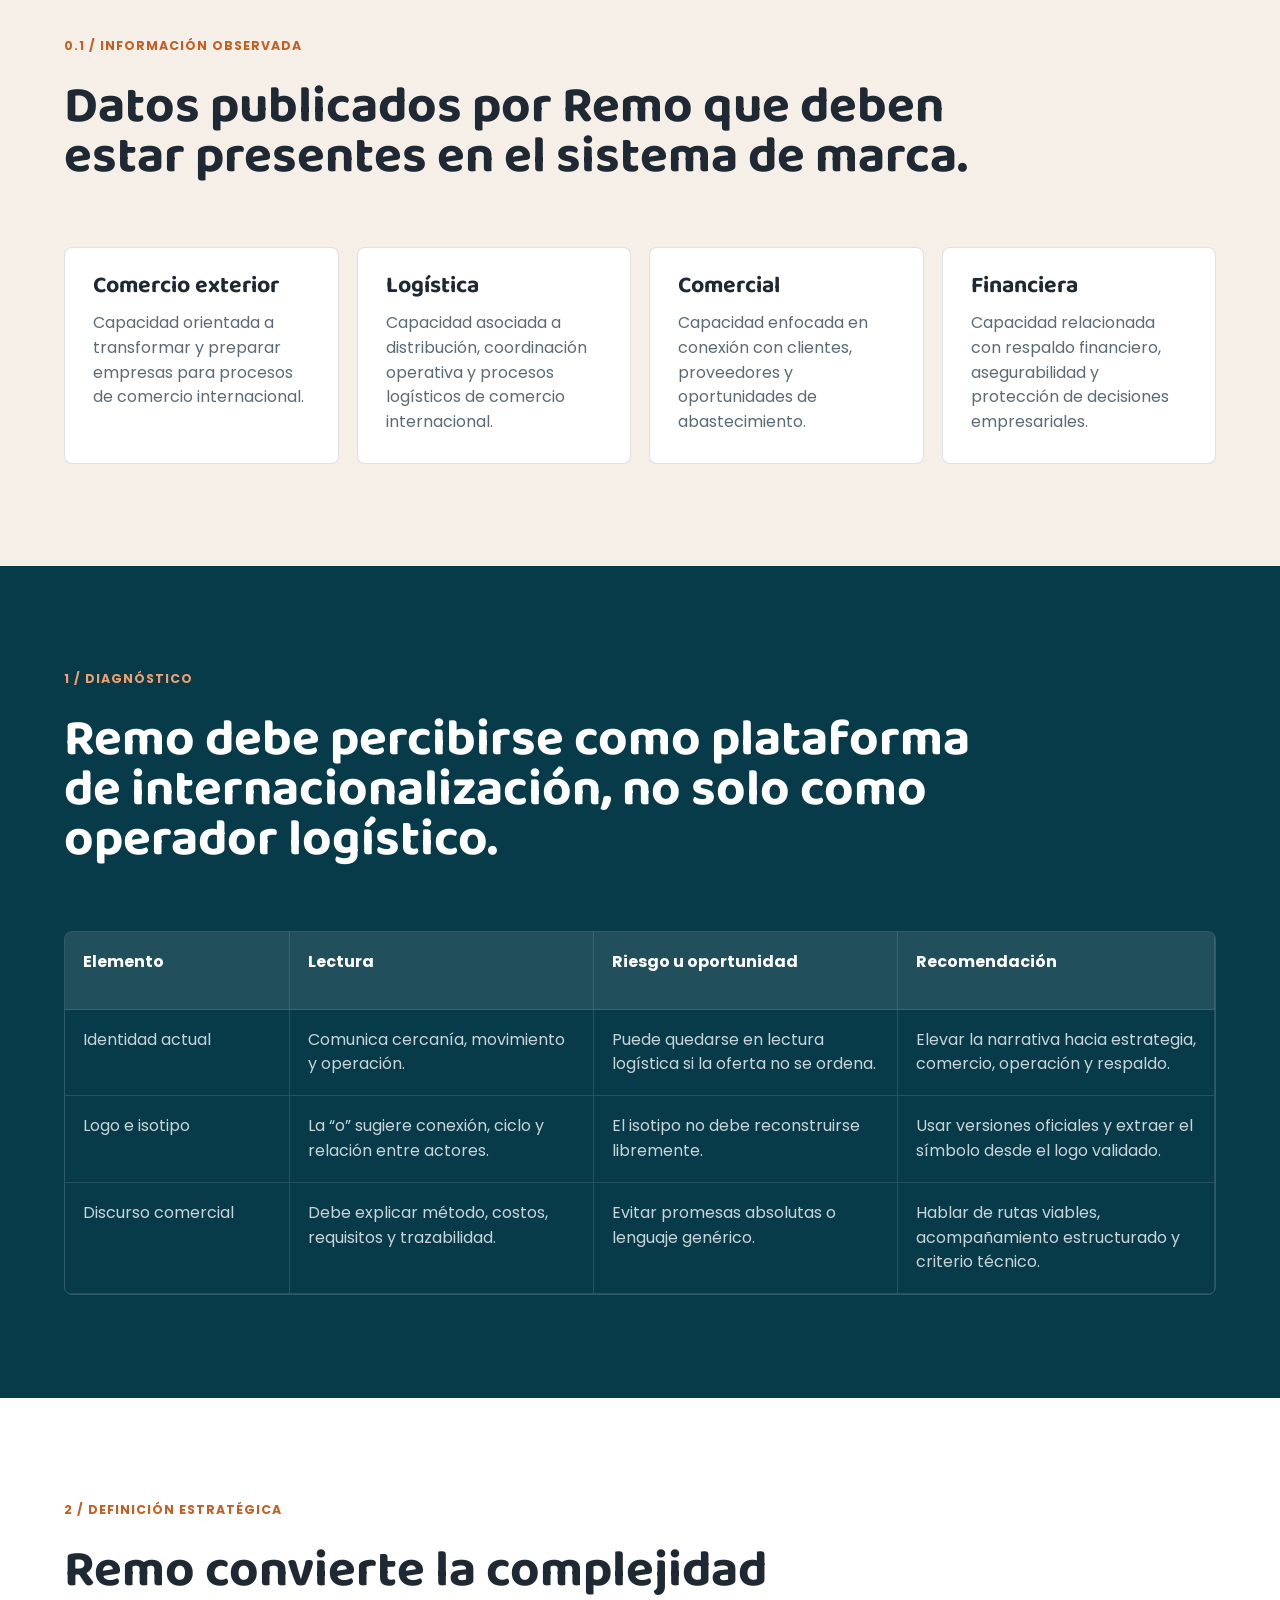
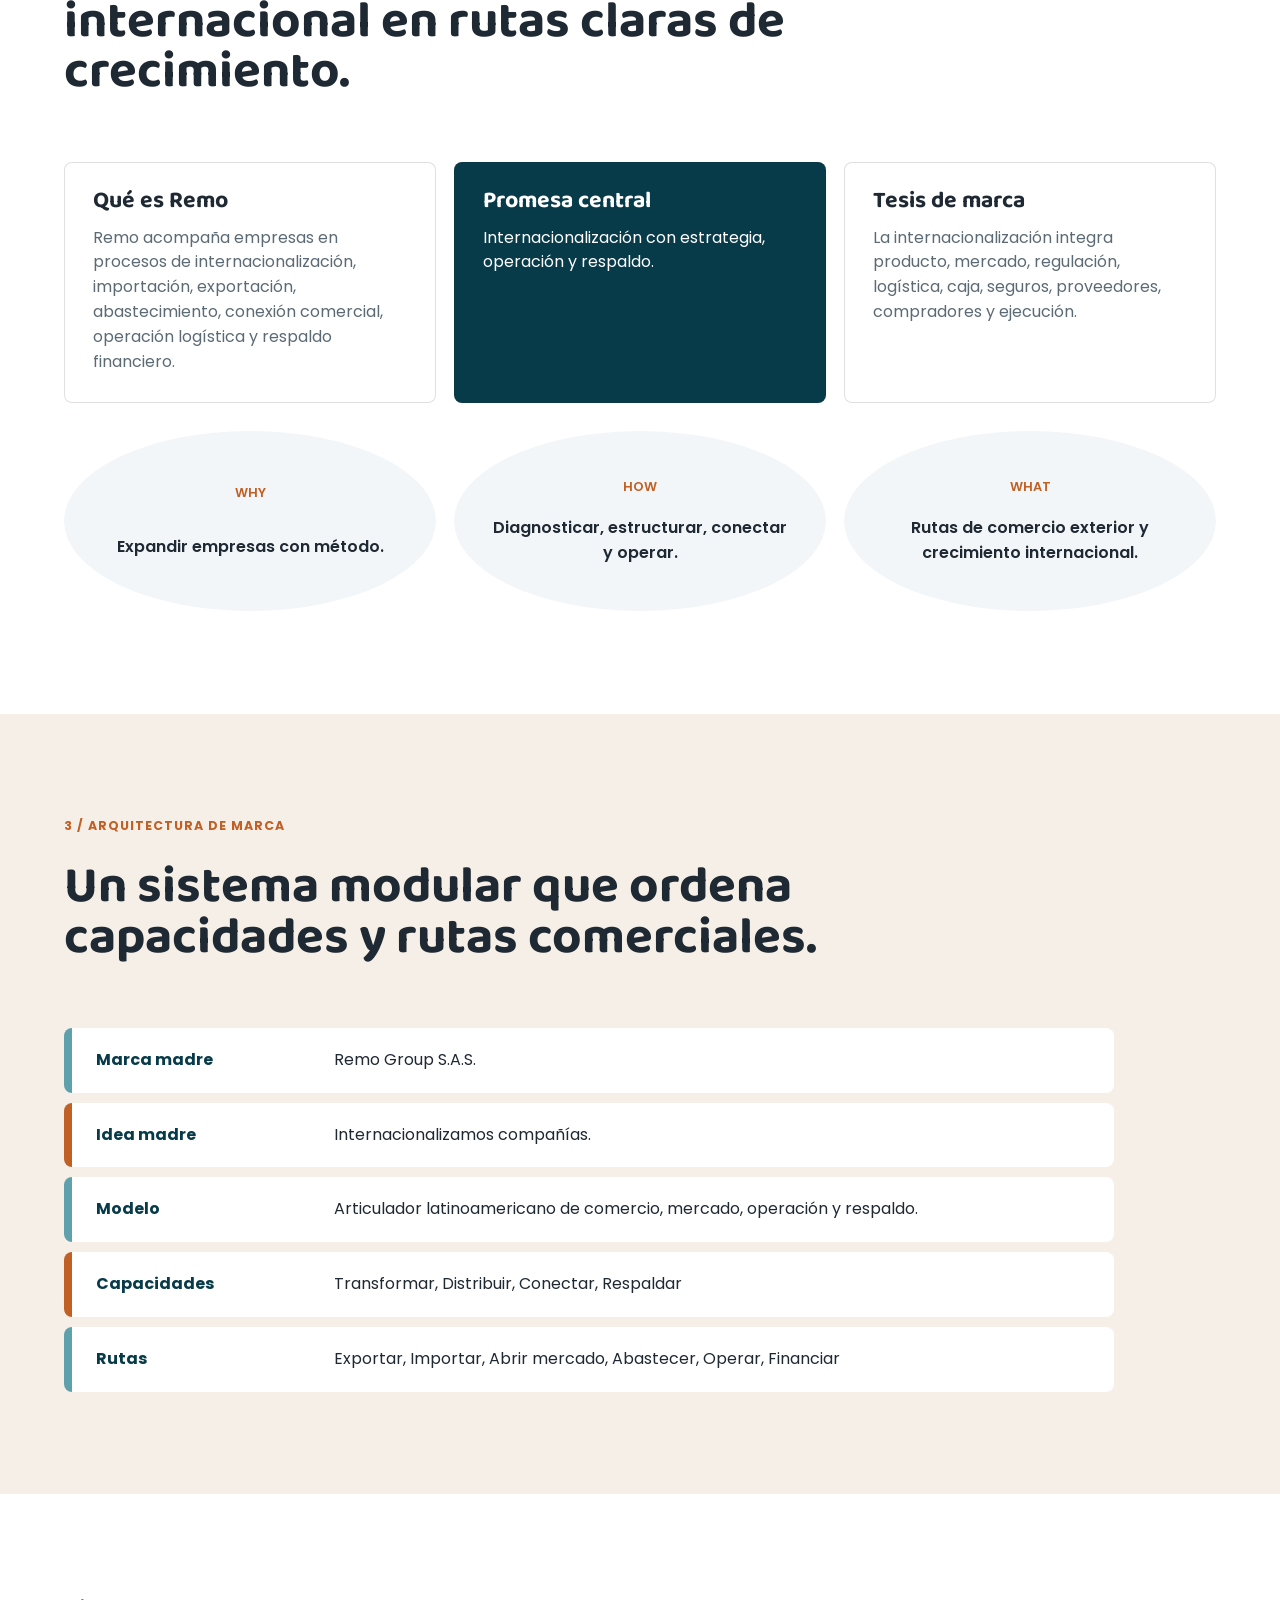
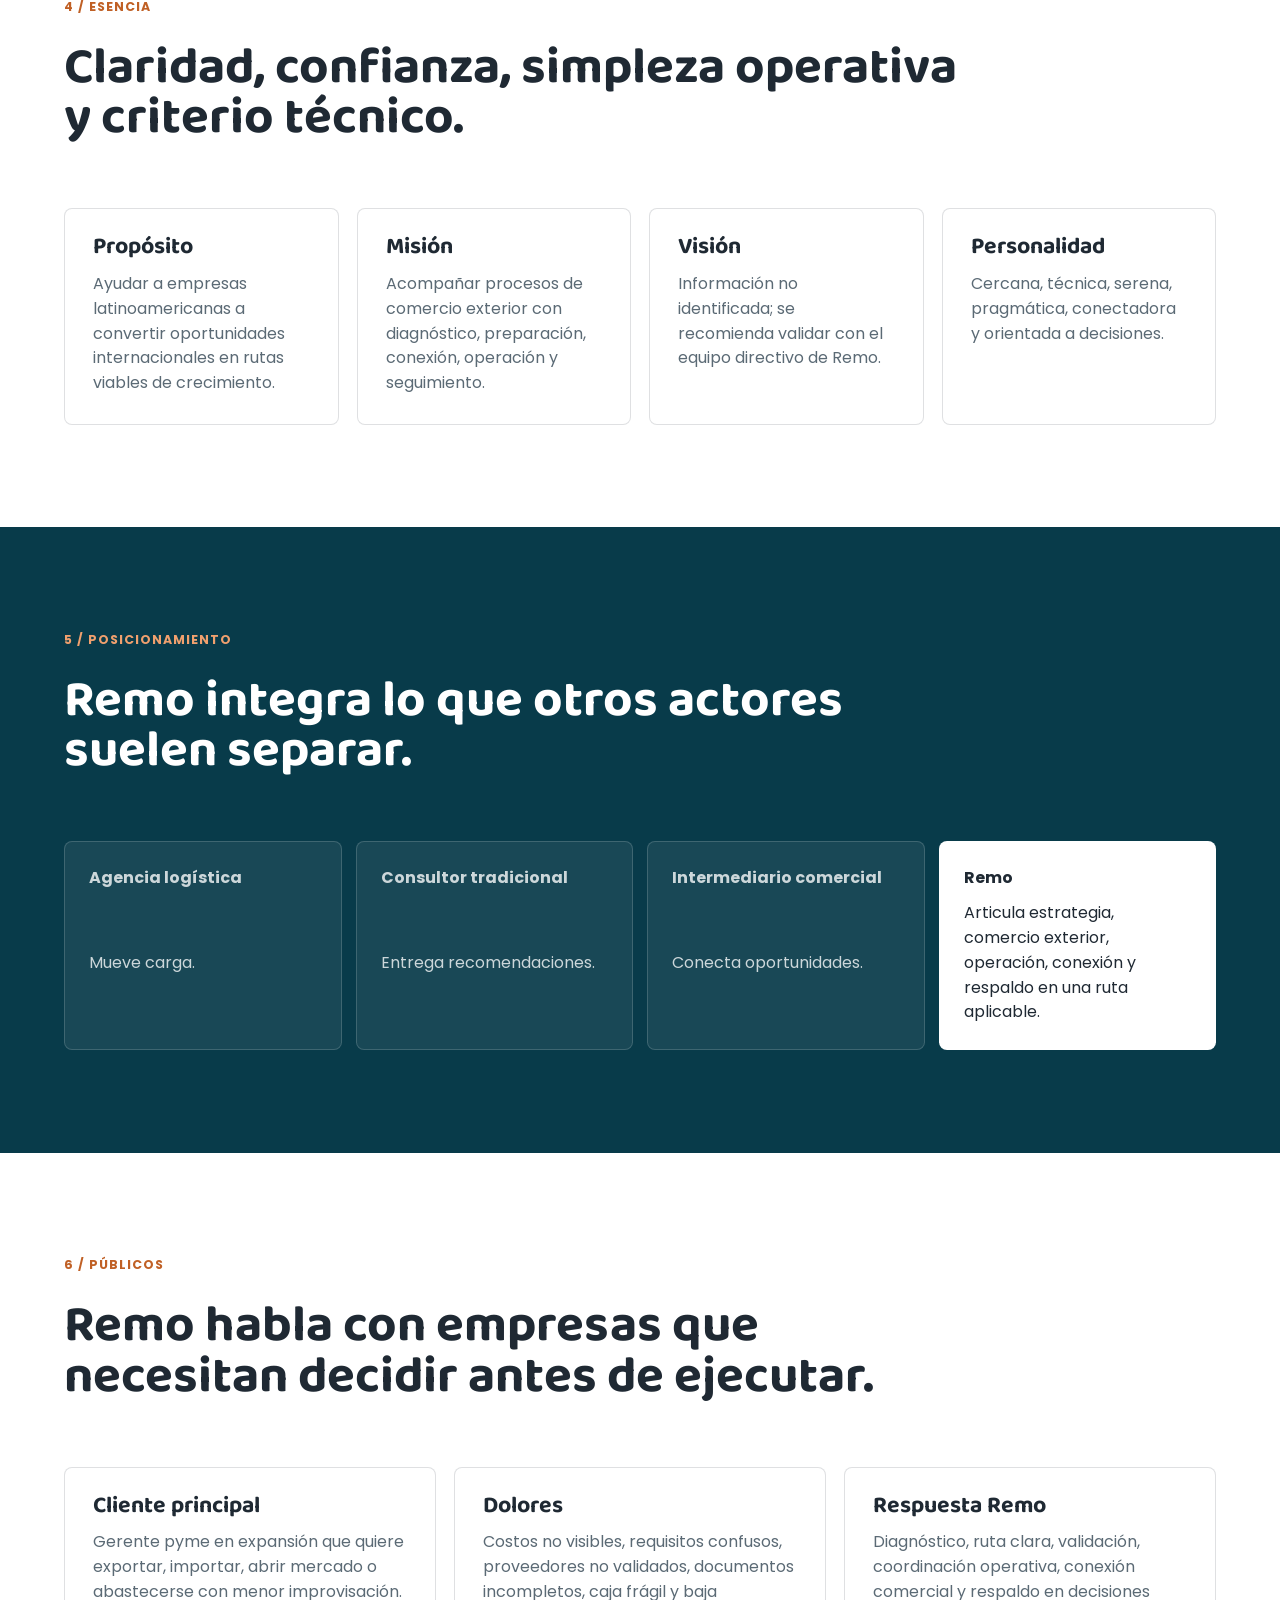
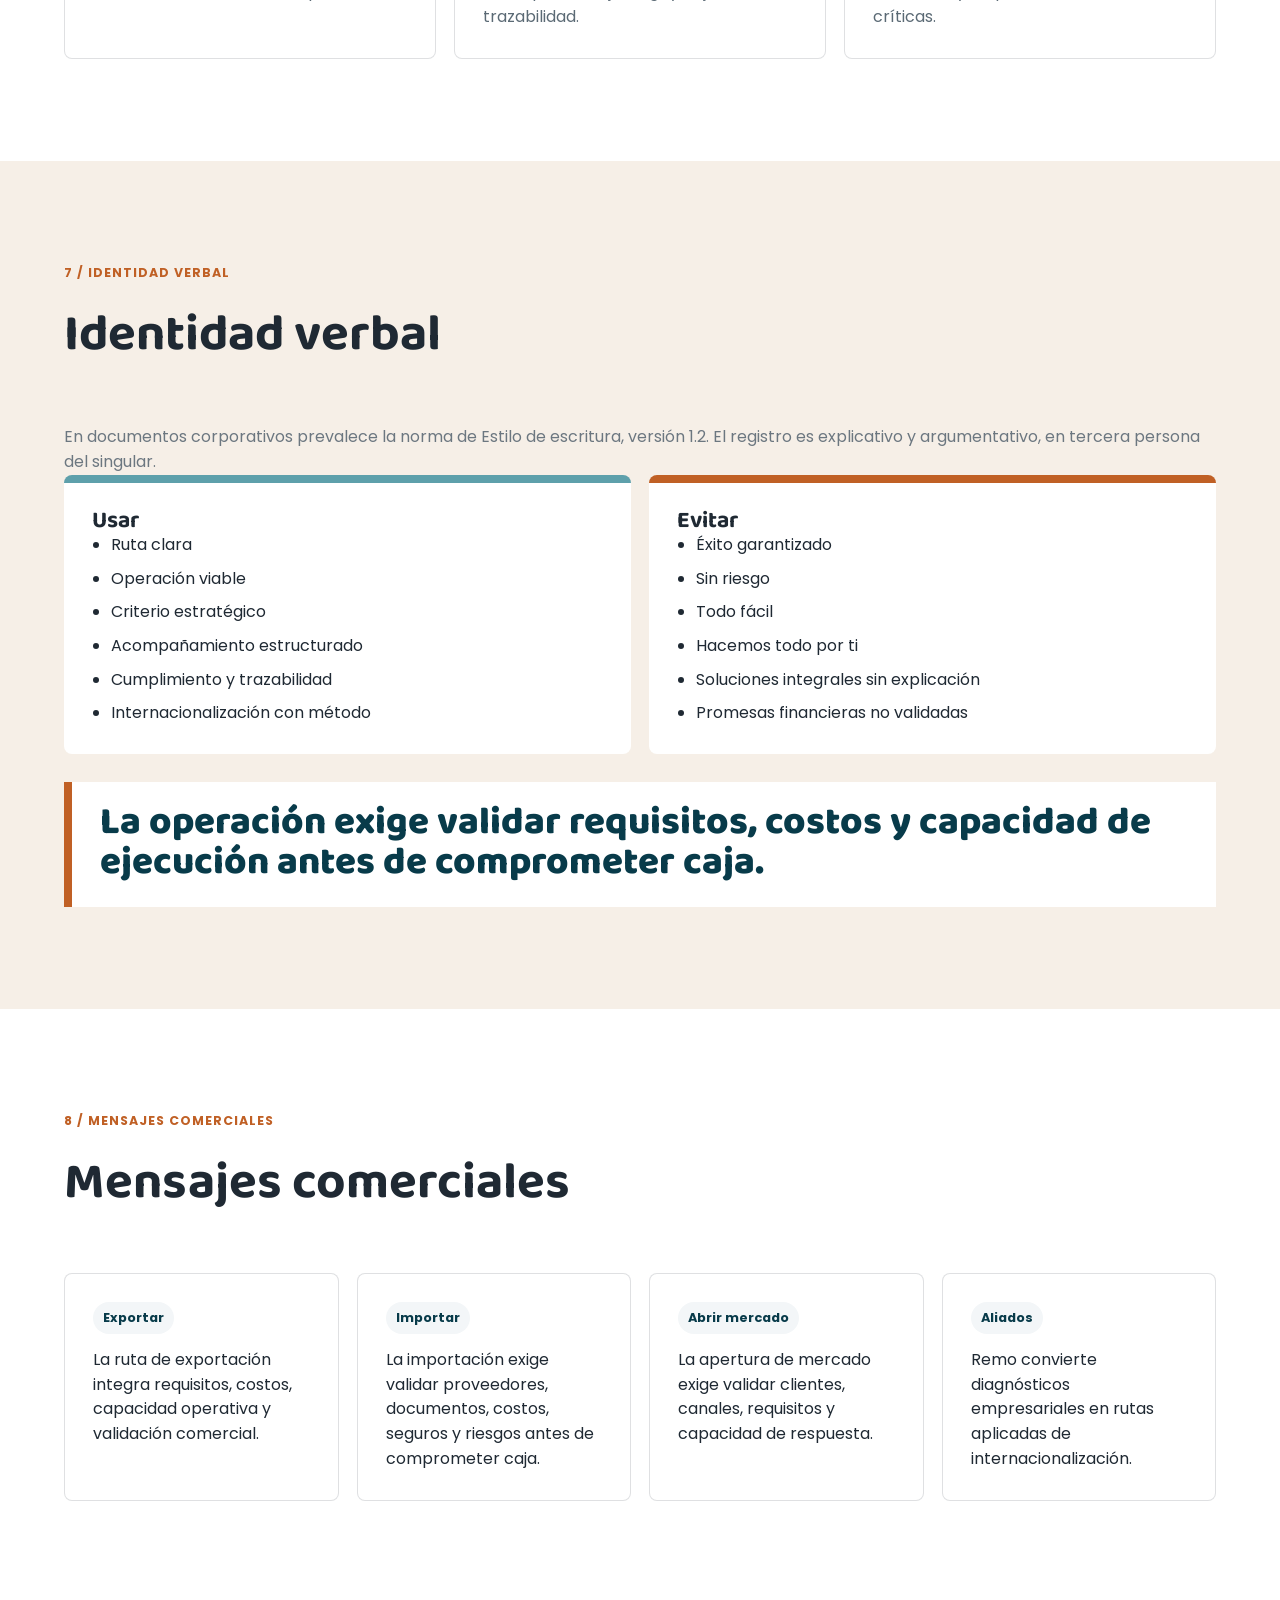
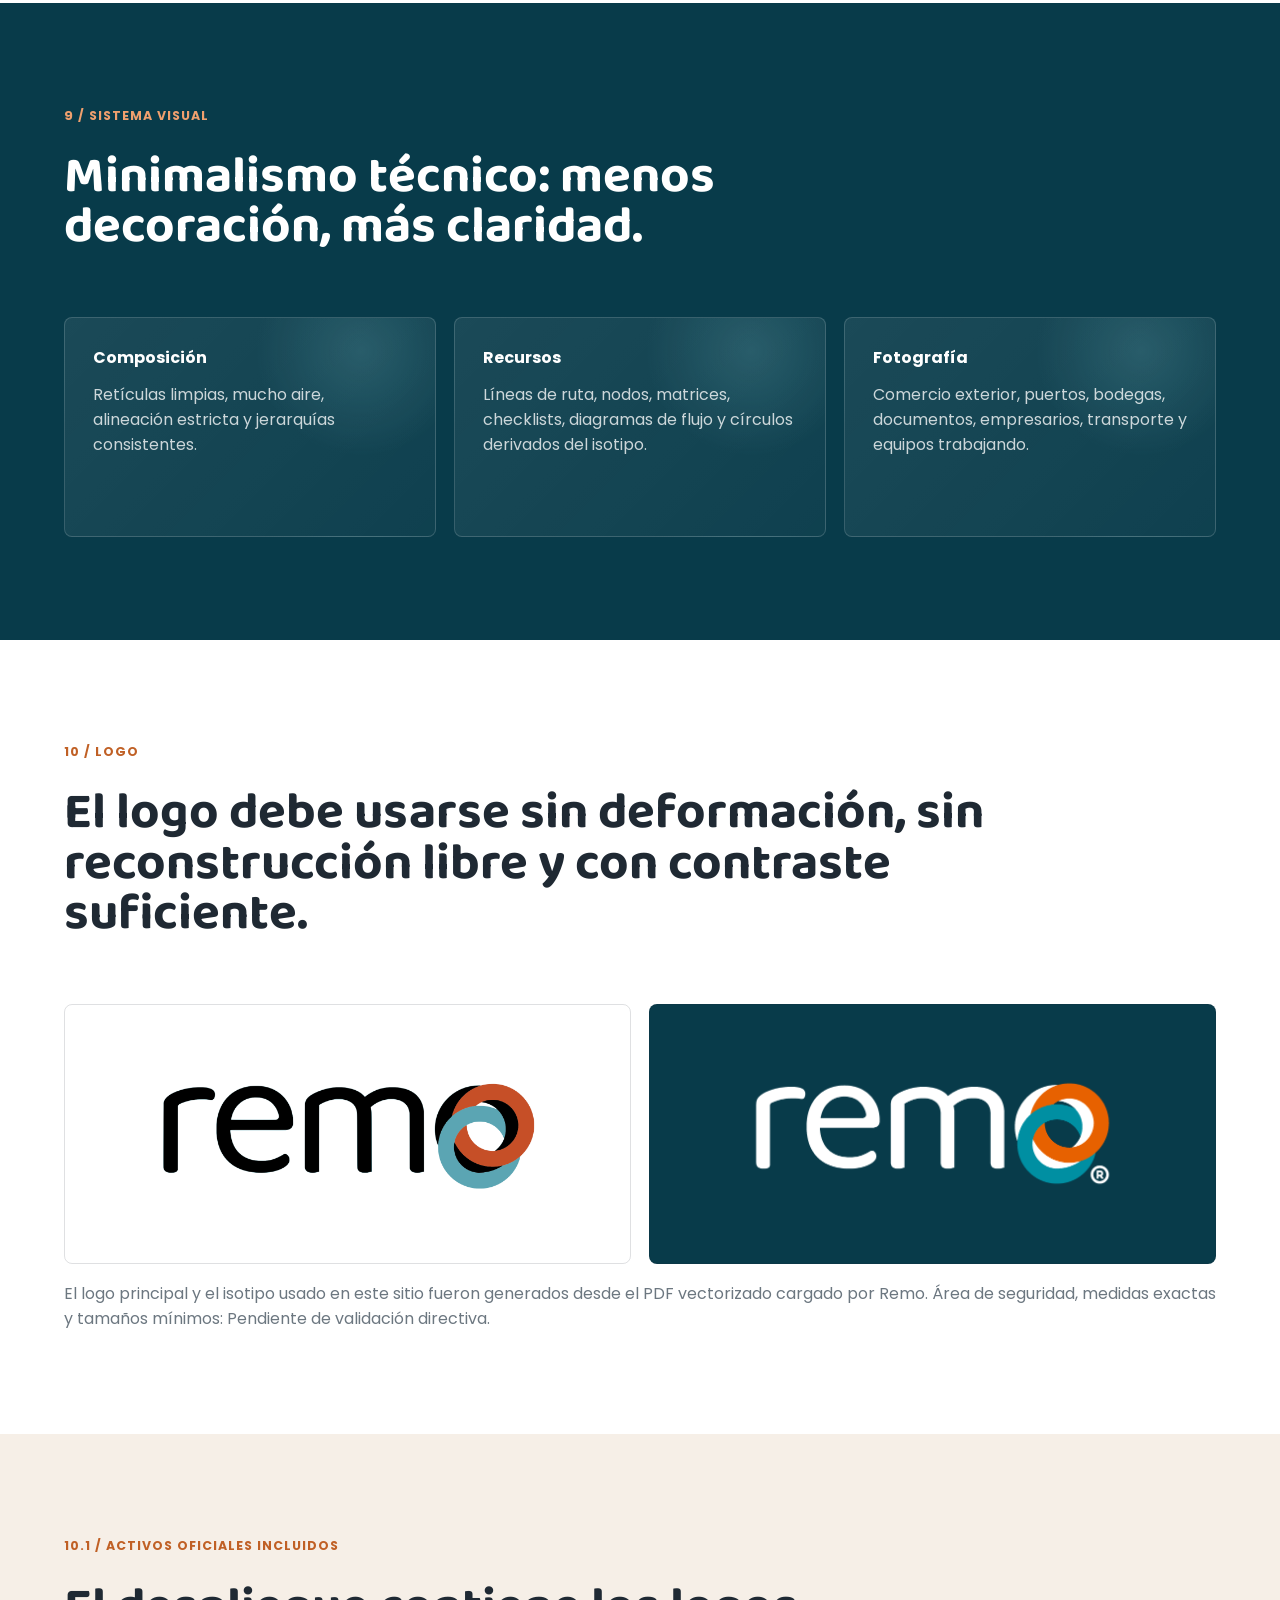
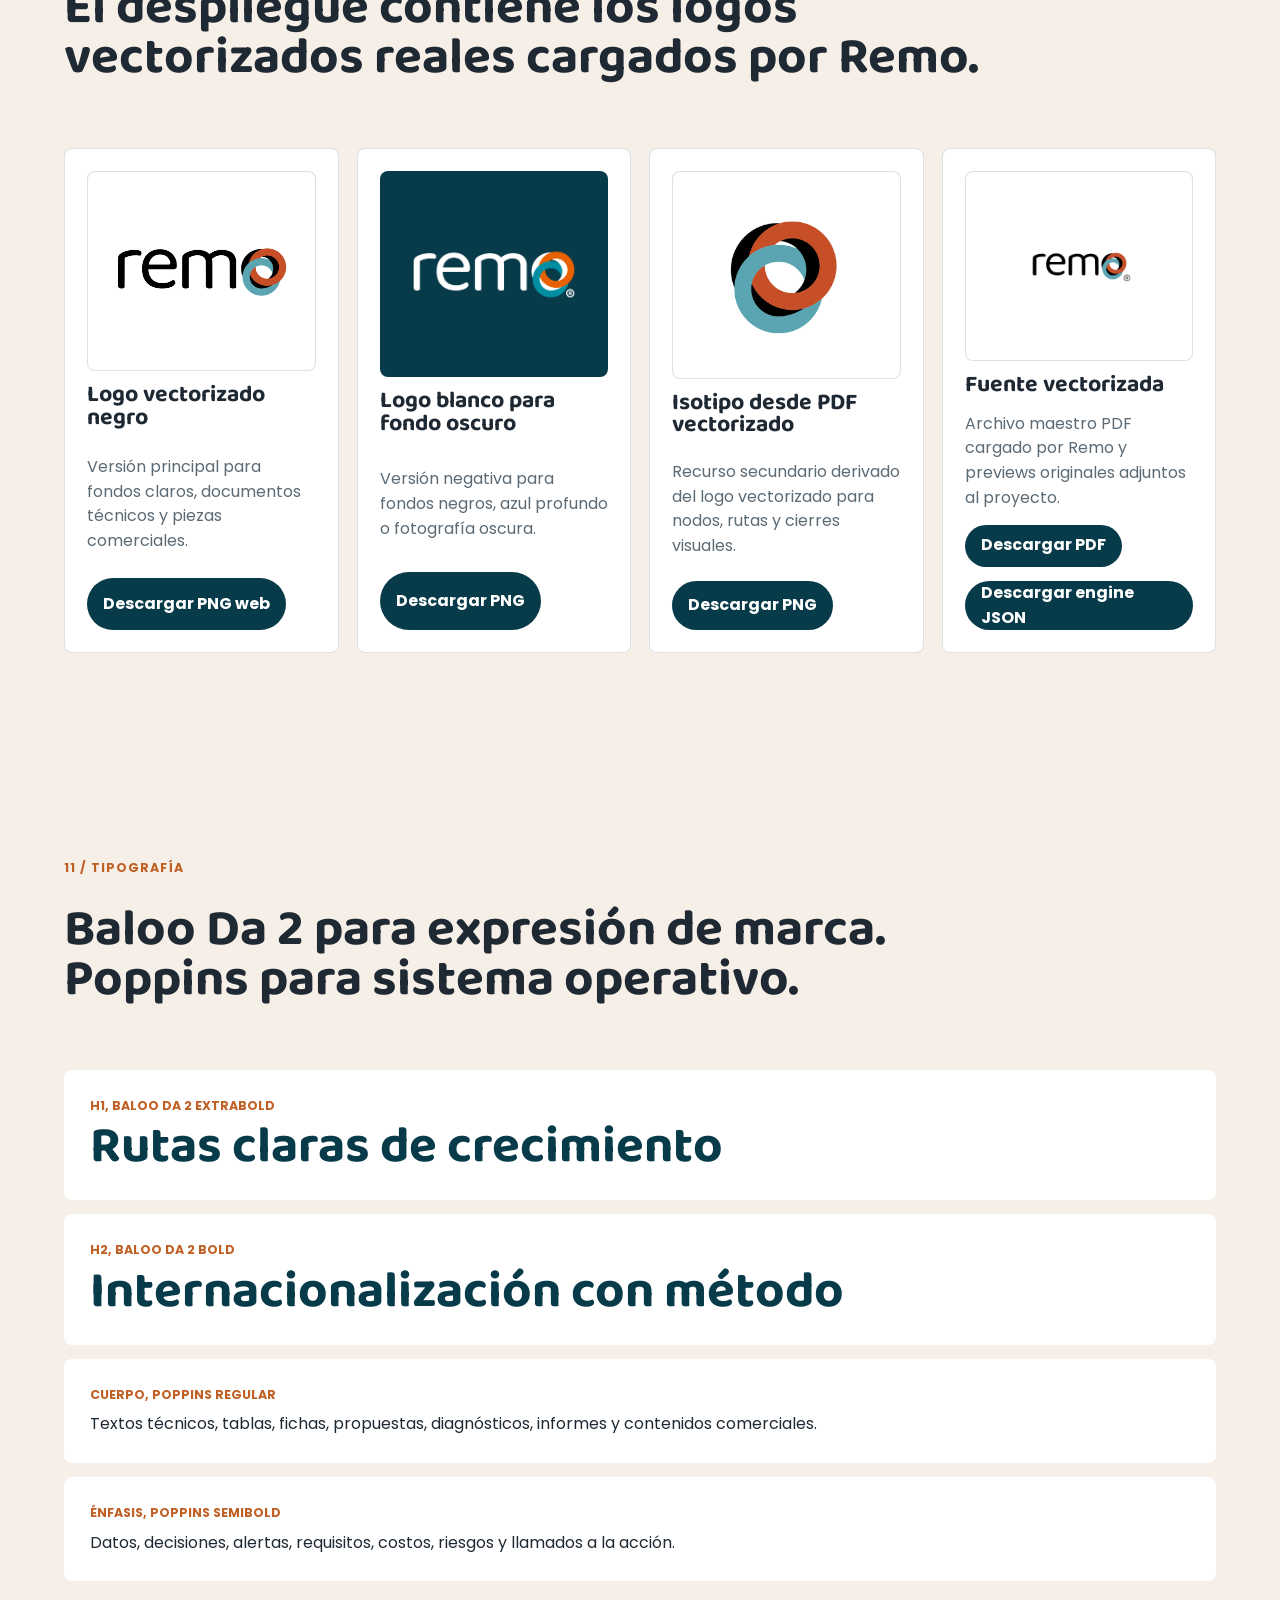
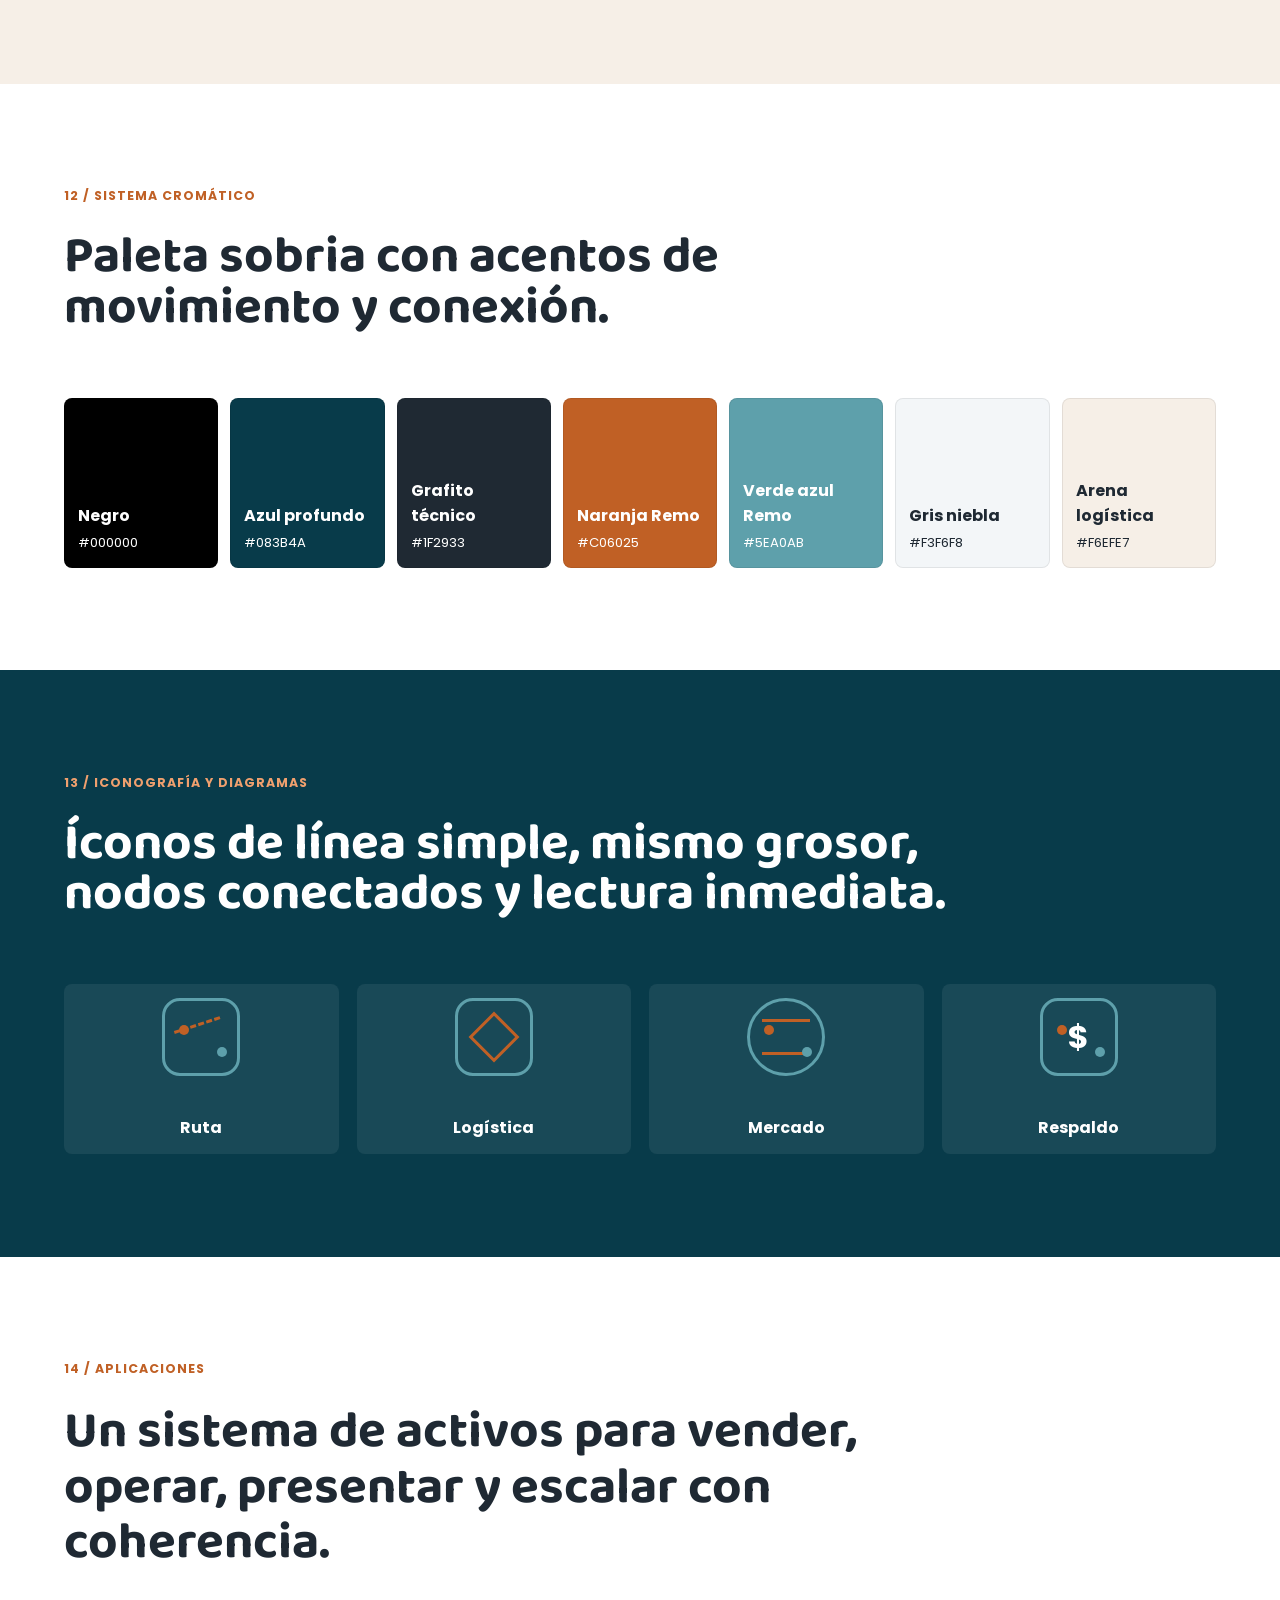
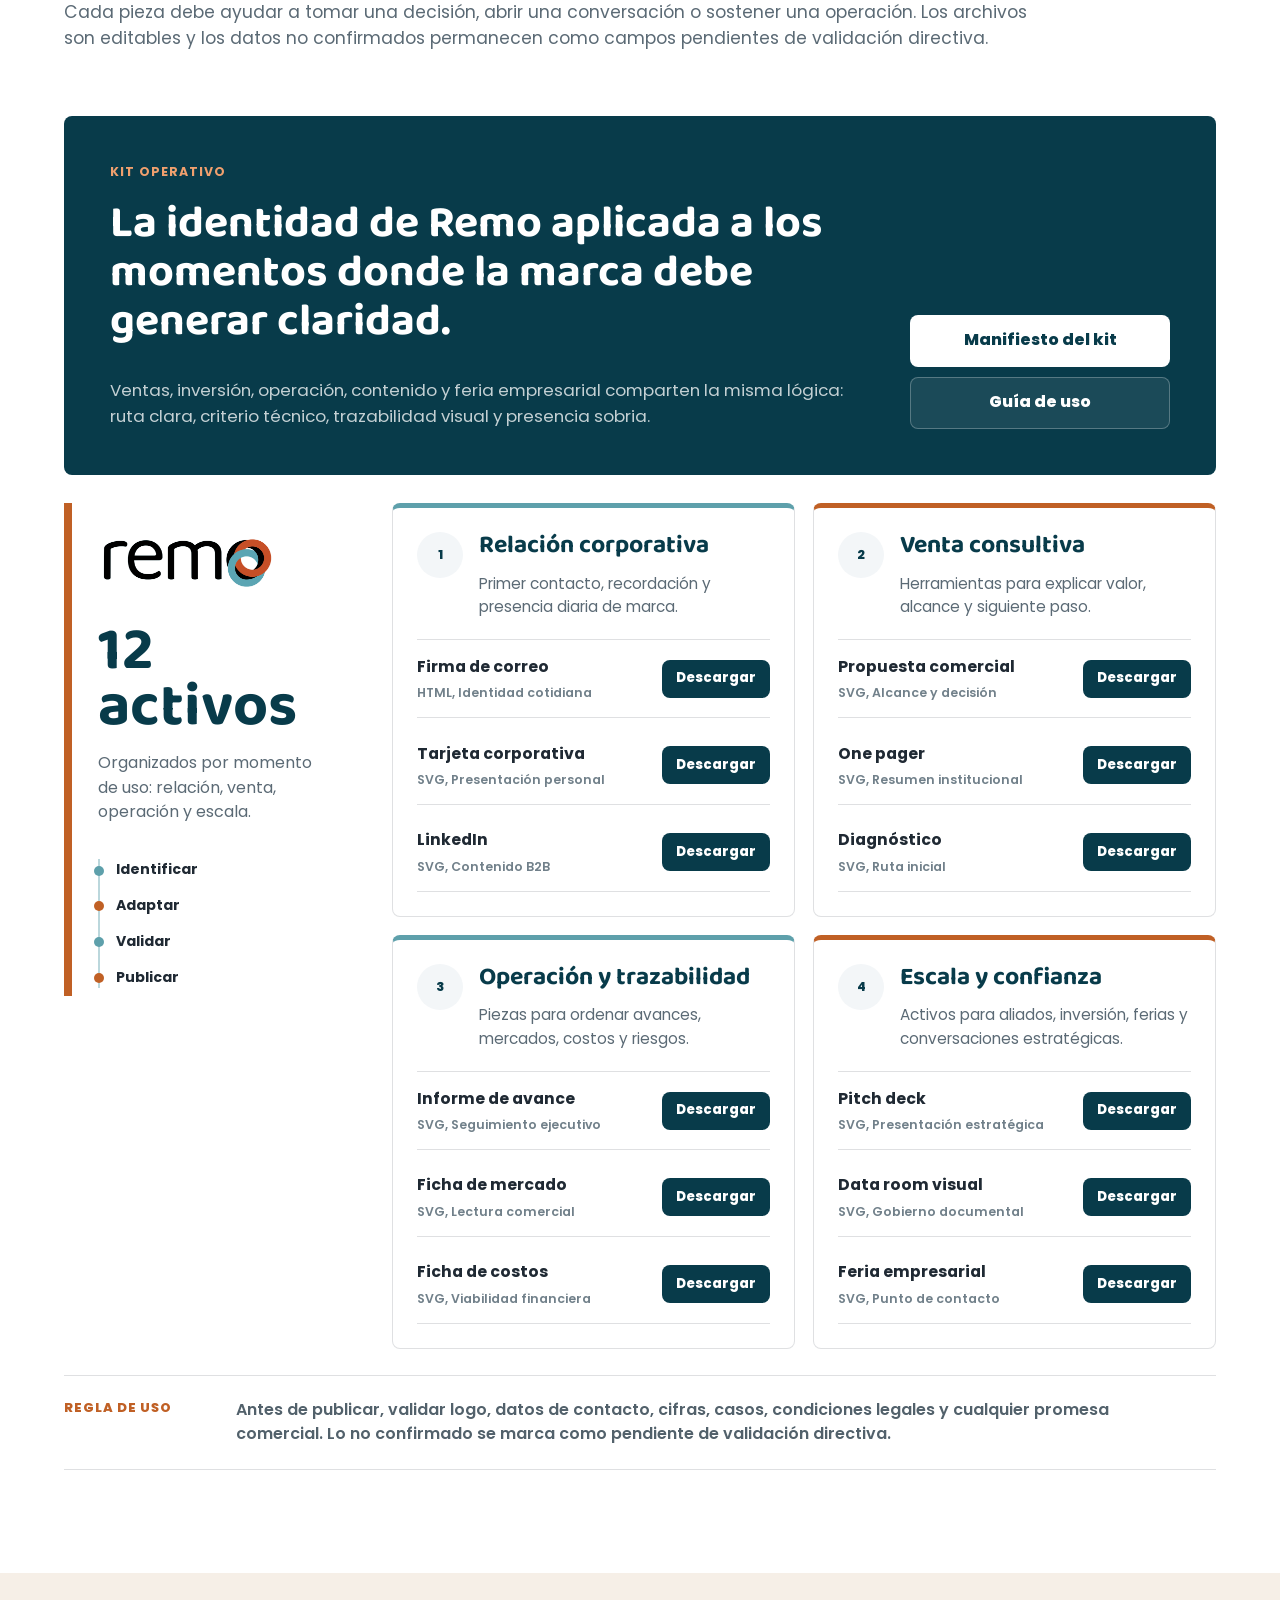
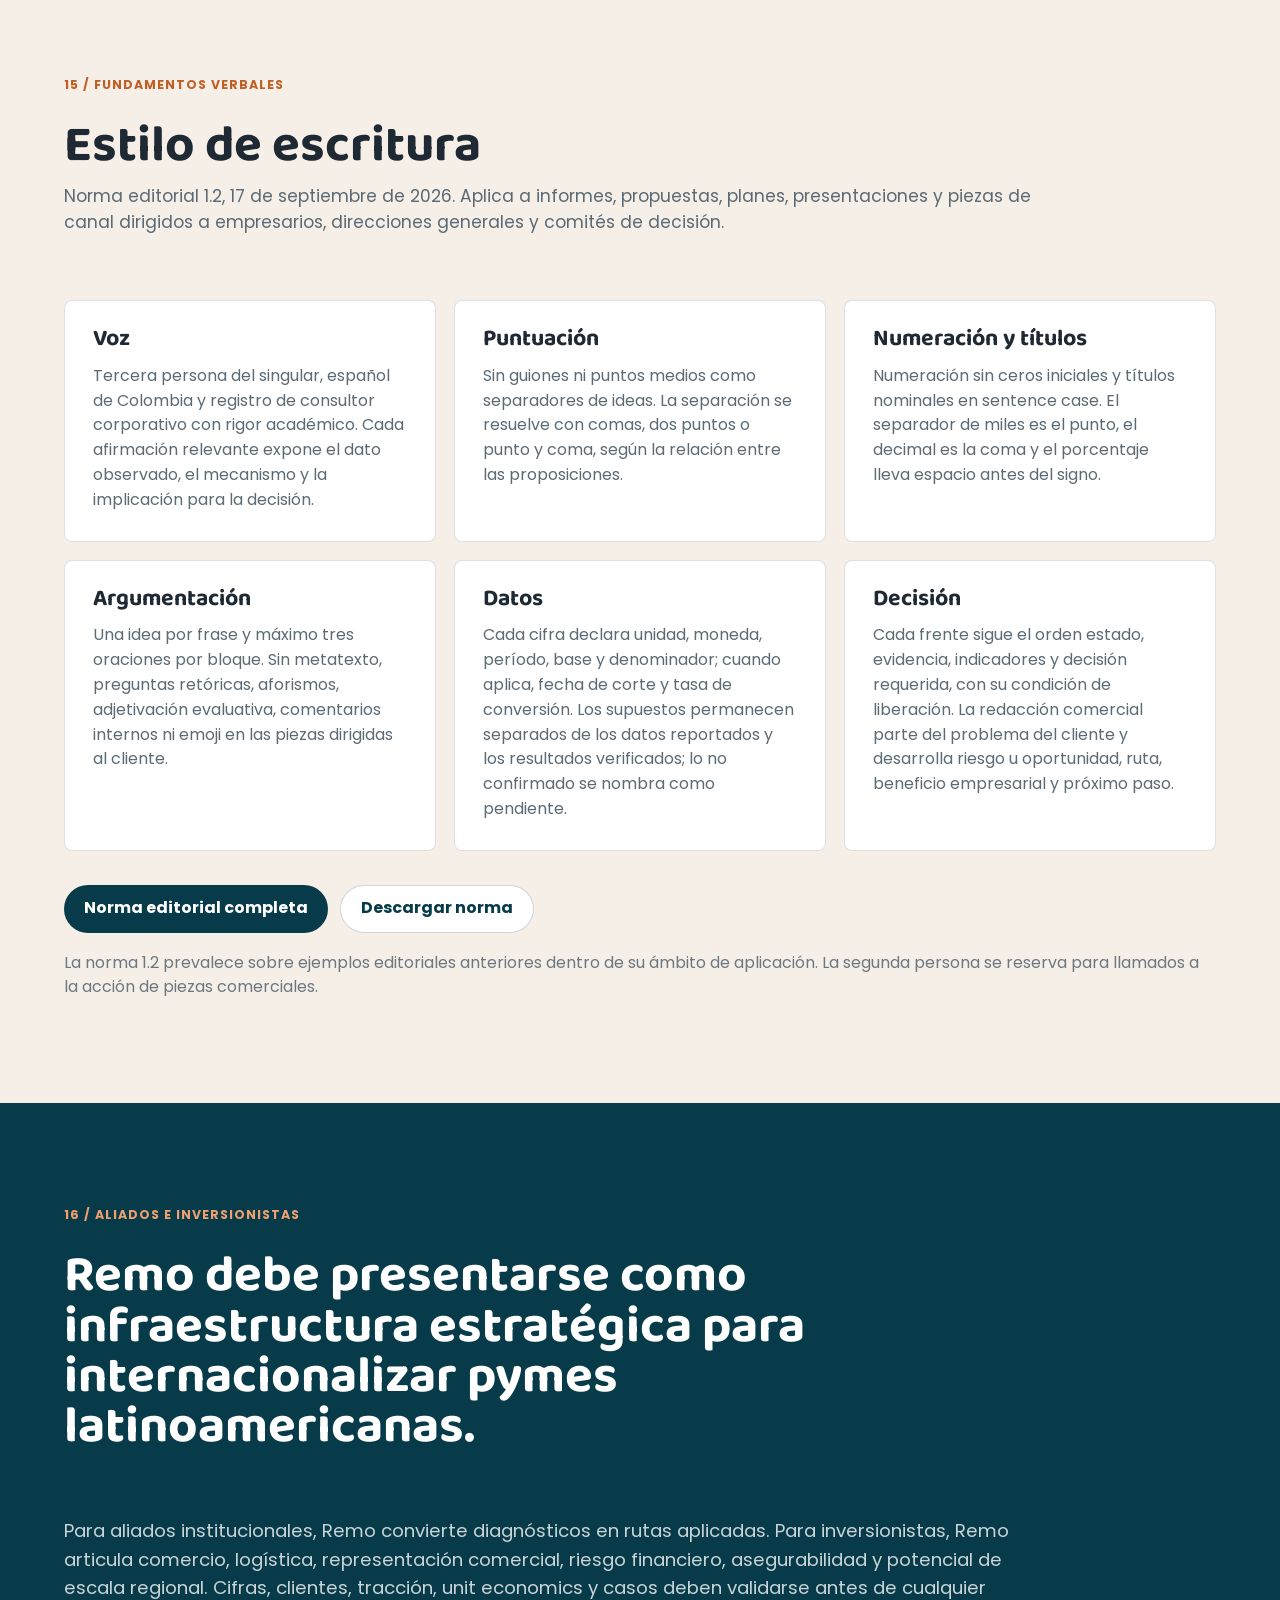
==== commit 0311721e: "docs: integrar estilo de escritura 1.2 para Remo y Profe Financiero Incorpora sin modificaciones la " ====
--- a/index.html
+++ b/index.html
@@ -20,6 +20,7 @@
           <a href="#estrategia">Estrategia</a>
           <a href="#visual">Visual</a>
           <a href="#verbal">Verbal</a>
+          <a href="#estilo-de-escritura">Estilo de escritura</a>
           <a href="#gobernanza">Gobernanza</a>
           <a href="#aplicaciones">Assets</a>
         </div>
@@ -39,12 +40,12 @@
         <div class="route-card" aria-label="Ruta conceptual de Remo">
           <img class="symbol" src="assets/remo-isotipo-vectorizado-color.png" alt="">
           <ol class="route">
-            <li><span>01</span>Diagnóstico</li>
-            <li><span>02</span>Preparación</li>
-            <li><span>03</span>Conexión</li>
-            <li><span>04</span>Operación</li>
-            <li><span>05</span>Respaldo</li>
-            <li><span>06</span>Escala</li>
+            <li><span>1</span>Diagnóstico</li>
+            <li><span>2</span>Preparación</li>
+            <li><span>3</span>Conexión</li>
+            <li><span>4</span>Operación</li>
+            <li><span>5</span>Respaldo</li>
+            <li><span>6</span>Escala</li>
           </ol>
         </div>
       </section>
@@ -53,7 +54,7 @@
     <main>
       <section class="section intro" id="criterio">
         <div class="section-head">
-          <p class="kicker">00 / Criterio de uso</p>
+          <p class="kicker">0 / Criterio de uso</p>
           <h2>Este manual regula cómo Remo comunica, vende y opera su marca.</h2>
         </div>
         <div class="cards three">
@@ -74,7 +75,7 @@
 
       <section class="section sand" id="informacion-observada">
         <div class="section-head">
-          <p class="kicker">00.1 / Información observada</p>
+          <p class="kicker">0.1 / Información observada</p>
           <h2>Datos publicados por Remo que deben estar presentes en el sistema de marca.</h2>
         </div>
         <div class="cards four">
@@ -87,7 +88,7 @@
 
       <section class="section dark" id="diagnostico">
         <div class="section-head">
-          <p class="kicker">01 / Diagnóstico</p>
+          <p class="kicker">1 / Diagnóstico</p>
           <h2>Remo debe percibirse como plataforma de internacionalización, no solo como operador logístico.</h2>
         </div>
         <div class="matrix">
@@ -112,7 +113,7 @@
 
       <section class="section" id="estrategia">
         <div class="section-head">
-          <p class="kicker">02 / Definición estratégica</p>
+          <p class="kicker">2 / Definición estratégica</p>
           <h2>Remo convierte la complejidad internacional en rutas claras de crecimiento.</h2>
         </div>
         <div class="strategy-grid">
@@ -126,7 +127,7 @@
           </article>
           <article class="statement">
             <h3>Tesis de marca</h3>
-            <p>La internacionalización no es un evento. Es un sistema que integra producto, mercado, regulación, logística, caja, seguros, proveedores, compradores y ejecución.</p>
+            <p>La internacionalización integra producto, mercado, regulación, logística, caja, seguros, proveedores, compradores y ejecución.</p>
           </article>
         </div>
         <div class="circle-system" aria-label="Sistema estratégico Remo">
@@ -138,21 +139,21 @@
 
       <section class="section sand" id="arquitectura">
         <div class="section-head">
-          <p class="kicker">03 / Arquitectura de marca</p>
+          <p class="kicker">3 / Arquitectura de marca</p>
           <h2>Un sistema modular que ordena capacidades y rutas comerciales.</h2>
         </div>
         <div class="pyramid">
           <div><strong>Marca madre</strong><span>Remo Group S.A.S.</span></div>
           <div><strong>Idea madre</strong><span>Internacionalizamos compañías.</span></div>
           <div><strong>Modelo</strong><span>Articulador latinoamericano de comercio, mercado, operación y respaldo.</span></div>
-          <div><strong>Capacidades</strong><span>Transformar · Distribuir · Conectar · Respaldar</span></div>
-          <div><strong>Rutas</strong><span>Exportar · Importar · Abrir mercado · Abastecer · Operar · Financiar</span></div>
+          <div><strong>Capacidades</strong><span>Transformar, Distribuir, Conectar, Respaldar</span></div>
+          <div><strong>Rutas</strong><span>Exportar, Importar, Abrir mercado, Abastecer, Operar, Financiar</span></div>
         </div>
       </section>
 
       <section class="section" id="esencia">
         <div class="section-head">
-          <p class="kicker">04 / Esencia</p>
+          <p class="kicker">4 / Esencia</p>
           <h2>Claridad, confianza, simpleza operativa y criterio técnico.</h2>
         </div>
         <div class="cards four">
@@ -165,7 +166,7 @@
 
       <section class="section dark" id="posicionamiento">
         <div class="section-head">
-          <p class="kicker">05 / Posicionamiento</p>
+          <p class="kicker">5 / Posicionamiento</p>
           <h2>Remo integra lo que otros actores suelen separar.</h2>
         </div>
         <div class="compare">
@@ -178,7 +179,7 @@
 
       <section class="section" id="publicos">
         <div class="section-head">
-          <p class="kicker">06 / Públicos</p>
+          <p class="kicker">6 / Públicos</p>
           <h2>Remo habla con empresas que necesitan decidir antes de ejecutar.</h2>
         </div>
         <div class="cards three">
@@ -187,12 +188,12 @@
           <article><h3>Respuesta Remo</h3><p>Diagnóstico, ruta clara, validación, coordinación operativa, conexión comercial y respaldo en decisiones críticas.</p></article>
         </div>
       </section>
-
       <section class="section sand" id="verbal">
         <div class="section-head">
-          <p class="kicker">07 / Identidad verbal</p>
-          <h2>Lenguaje ejecutivo, claro y aplicable.</h2>
-        </div>
+          <p class="kicker">7 / Identidad verbal</p>
+          <h2>Identidad verbal</h2>
+        </div>
+        <p class="note">En documentos corporativos prevalece la norma de <a href="#estilo-de-escritura">Estilo de escritura</a>, versión 1.2. El registro es explicativo y argumentativo, en tercera persona del singular.</p>
         <div class="dos-donts">
           <article>
             <h3>Usar</h3>
@@ -217,25 +218,25 @@
             </ul>
           </article>
         </div>
-        <div class="quote">“Importar bien empieza antes de comprar. Exportar requiere preparación, validación y operación.”</div>
+        <div class="quote">La operación exige validar requisitos, costos y capacidad de ejecución antes de comprometer caja.</div>
       </section>
 
       <section class="section" id="mensajes">
         <div class="section-head">
-          <p class="kicker">08 / Mensajes comerciales</p>
-          <h2>Mensajes modulares para ventas, aliados y contenido.</h2>
+          <p class="kicker">8 / Mensajes comerciales</p>
+          <h2>Mensajes comerciales</h2>
         </div>
         <div class="message-grid">
-          <article><span>Exportar</span><p>Construyamos una ruta de exportación con requisitos, costos, capacidad operativa y validación comercial.</p></article>
-          <article><span>Importar</span><p>Valida proveedores, documentos, costos, seguros y riesgos antes de comprometer caja.</p></article>
-          <article><span>Abrir mercado</span><p>No es escoger un país; es entender clientes, canales, requisitos y capacidad de respuesta.</p></article>
+          <article><span>Exportar</span><p>La ruta de exportación integra requisitos, costos, capacidad operativa y validación comercial.</p></article>
+          <article><span>Importar</span><p>La importación exige validar proveedores, documentos, costos, seguros y riesgos antes de comprometer caja.</p></article>
+          <article><span>Abrir mercado</span><p>La apertura de mercado exige validar clientes, canales, requisitos y capacidad de respuesta.</p></article>
           <article><span>Aliados</span><p>Remo convierte diagnósticos empresariales en rutas aplicadas de internacionalización.</p></article>
         </div>
       </section>
 
       <section class="section dark" id="visual">
         <div class="section-head">
-          <p class="kicker">09 / Sistema visual</p>
+          <p class="kicker">9 / Sistema visual</p>
           <h2>Minimalismo técnico: menos decoración, más claridad.</h2>
         </div>
         <div class="visual-rules">
@@ -305,10 +306,10 @@
           <h2>Baloo Da 2 para expresión de marca. Poppins para sistema operativo.</h2>
         </div>
         <div class="type-scale">
-          <div><span>H1 · Baloo Da 2 ExtraBold</span><strong>Rutas claras de crecimiento</strong></div>
-          <div><span>H2 · Baloo Da 2 Bold</span><strong>Internacionalización con método</strong></div>
-          <div><span>Cuerpo · Poppins Regular</span><p>Textos técnicos, tablas, fichas, propuestas, diagnósticos, informes y contenidos comerciales.</p></div>
-          <div><span>Énfasis · Poppins SemiBold</span><p>Datos, decisiones, alertas, requisitos, costos, riesgos y llamados a la acción.</p></div>
+          <div><span>H1, Baloo Da 2 ExtraBold</span><strong>Rutas claras de crecimiento</strong></div>
+          <div><span>H2, Baloo Da 2 Bold</span><strong>Internacionalización con método</strong></div>
+          <div><span>Cuerpo, Poppins Regular</span><p>Textos técnicos, tablas, fichas, propuestas, diagnósticos, informes y contenidos comerciales.</p></div>
+          <div><span>Énfasis, Poppins SemiBold</span><p>Datos, decisiones, alertas, requisitos, costos, riesgos y llamados a la acción.</p></div>
         </div>
       </section>
 
@@ -376,61 +377,61 @@
           <div class="asset-groups">
             <article class="asset-group">
               <div class="asset-group-head">
-                <span>01</span>
+                <span>1</span>
                 <div>
                   <h3>Relación corporativa</h3>
                   <p>Primer contacto, recordación y presencia diaria de marca.</p>
                 </div>
               </div>
               <ul class="asset-list">
-                <li><div><strong>Firma de correo</strong><small>HTML · Identidad cotidiana</small></div><a href="assets/templates/firma-correo.html" download="firma-correo.html">Descargar</a></li>
-                <li><div><strong>Tarjeta corporativa</strong><small>SVG · Presentación personal</small></div><a href="assets/templates/tarjeta-corporativa.svg" download="tarjeta-corporativa.svg">Descargar</a></li>
-                <li><div><strong>LinkedIn</strong><small>SVG · Contenido B2B</small></div><a href="assets/templates/linkedin-post.svg" download="linkedin-post.svg">Descargar</a></li>
+                <li><div><strong>Firma de correo</strong><small>HTML, Identidad cotidiana</small></div><a href="assets/templates/firma-correo.html" download="firma-correo.html">Descargar</a></li>
+                <li><div><strong>Tarjeta corporativa</strong><small>SVG, Presentación personal</small></div><a href="assets/templates/tarjeta-corporativa.svg" download="tarjeta-corporativa.svg">Descargar</a></li>
+                <li><div><strong>LinkedIn</strong><small>SVG, Contenido B2B</small></div><a href="assets/templates/linkedin-post.svg" download="linkedin-post.svg">Descargar</a></li>
               </ul>
             </article>
 
             <article class="asset-group">
               <div class="asset-group-head">
-                <span>02</span>
+                <span>2</span>
                 <div>
                   <h3>Venta consultiva</h3>
                   <p>Herramientas para explicar valor, alcance y siguiente paso.</p>
                 </div>
               </div>
               <ul class="asset-list">
-                <li><div><strong>Propuesta comercial</strong><small>SVG · Alcance y decisión</small></div><a href="assets/templates/propuesta-comercial.svg" download="propuesta-comercial.svg">Descargar</a></li>
-                <li><div><strong>One pager</strong><small>SVG · Resumen institucional</small></div><a href="assets/templates/one-pager.svg" download="one-pager.svg">Descargar</a></li>
-                <li><div><strong>Diagnóstico</strong><small>SVG · Ruta inicial</small></div><a href="assets/templates/diagnostico-internacionalizacion.svg" download="diagnostico-internacionalizacion.svg">Descargar</a></li>
+                <li><div><strong>Propuesta comercial</strong><small>SVG, Alcance y decisión</small></div><a href="assets/templates/propuesta-comercial.svg" download="propuesta-comercial.svg">Descargar</a></li>
+                <li><div><strong>One pager</strong><small>SVG, Resumen institucional</small></div><a href="assets/templates/one-pager.svg" download="one-pager.svg">Descargar</a></li>
+                <li><div><strong>Diagnóstico</strong><small>SVG, Ruta inicial</small></div><a href="assets/templates/diagnostico-internacionalizacion.svg" download="diagnostico-internacionalizacion.svg">Descargar</a></li>
               </ul>
             </article>
 
             <article class="asset-group">
               <div class="asset-group-head">
-                <span>03</span>
+                <span>3</span>
                 <div>
                   <h3>Operación y trazabilidad</h3>
                   <p>Piezas para ordenar avances, mercados, costos y riesgos.</p>
                 </div>
               </div>
               <ul class="asset-list">
-                <li><div><strong>Informe de avance</strong><small>SVG · Seguimiento ejecutivo</small></div><a href="assets/templates/informe-avance.svg" download="informe-avance.svg">Descargar</a></li>
-                <li><div><strong>Ficha de mercado</strong><small>SVG · Lectura comercial</small></div><a href="assets/templates/ficha-mercado.svg" download="ficha-mercado.svg">Descargar</a></li>
-                <li><div><strong>Ficha de costos</strong><small>SVG · Viabilidad financiera</small></div><a href="assets/templates/ficha-costos.svg" download="ficha-costos.svg">Descargar</a></li>
+                <li><div><strong>Informe de avance</strong><small>SVG, Seguimiento ejecutivo</small></div><a href="assets/templates/informe-avance.svg" download="informe-avance.svg">Descargar</a></li>
+                <li><div><strong>Ficha de mercado</strong><small>SVG, Lectura comercial</small></div><a href="assets/templates/ficha-mercado.svg" download="ficha-mercado.svg">Descargar</a></li>
+                <li><div><strong>Ficha de costos</strong><small>SVG, Viabilidad financiera</small></div><a href="assets/templates/ficha-costos.svg" download="ficha-costos.svg">Descargar</a></li>
               </ul>
             </article>
 
             <article class="asset-group">
               <div class="asset-group-head">
-                <span>04</span>
+                <span>4</span>
                 <div>
                   <h3>Escala y confianza</h3>
                   <p>Activos para aliados, inversión, ferias y conversaciones estratégicas.</p>
                 </div>
               </div>
               <ul class="asset-list">
-                <li><div><strong>Pitch deck</strong><small>SVG · Presentación estratégica</small></div><a href="assets/templates/pitch-deck.svg" download="pitch-deck.svg">Descargar</a></li>
-                <li><div><strong>Data room visual</strong><small>SVG · Gobierno documental</small></div><a href="assets/templates/data-room-visual.svg" download="data-room-visual.svg">Descargar</a></li>
-                <li><div><strong>Feria empresarial</strong><small>SVG · Punto de contacto</small></div><a href="assets/templates/feria-empresarial.svg" download="feria-empresarial.svg">Descargar</a></li>
+                <li><div><strong>Pitch deck</strong><small>SVG, Presentación estratégica</small></div><a href="assets/templates/pitch-deck.svg" download="pitch-deck.svg">Descargar</a></li>
+                <li><div><strong>Data room visual</strong><small>SVG, Gobierno documental</small></div><a href="assets/templates/data-room-visual.svg" download="data-room-visual.svg">Descargar</a></li>
+                <li><div><strong>Feria empresarial</strong><small>SVG, Punto de contacto</small></div><a href="assets/templates/feria-empresarial.svg" download="feria-empresarial.svg">Descargar</a></li>
               </ul>
             </article>
           </div>
@@ -443,15 +444,24 @@
       </section>
 
       <section class="section sand" id="editorial">
-        <div class="section-head">
-          <p class="kicker">15 / Guía editorial</p>
-          <h2>Explicar comercio exterior sin simplificar de más.</h2>
+        <div class="section-head" id="estilo-de-escritura">
+          <p class="kicker">15 / Fundamentos verbales</p>
+          <h2>Estilo de escritura</h2>
+          <p class="section-lead">Norma editorial 1.2, 17 de septiembre de 2026. Aplica a informes, propuestas, planes, presentaciones y piezas de canal dirigidos a empresarios, direcciones generales y comités de decisión.</p>
         </div>
         <div class="editorial-grid">
-          <article><h3>Claridad</h3><p>Una pieza debe decir qué decisión ayuda a tomar, qué riesgo reduce y qué siguiente paso propone.</p></article>
-          <article><h3>Precisión</h3><p>Cuando un dato no esté confirmado, usar: Información no identificada; se recomienda validar con el equipo directivo de Remo.</p></article>
-          <article><h3>Utilidad</h3><p>Priorizar rutas, costos, requisitos, actores, documentos, tiempos, riesgos y trazabilidad.</p></article>
-        </div>
+          <article><h3>Voz</h3><p>Tercera persona del singular, español de Colombia y registro de consultor corporativo con rigor académico. Cada afirmación relevante expone el dato observado, el mecanismo y la implicación para la decisión.</p></article>
+          <article><h3>Puntuación</h3><p>Sin guiones ni puntos medios como separadores de ideas. La separación se resuelve con comas, dos puntos o punto y coma, según la relación entre las proposiciones.</p></article>
+          <article><h3>Numeración y títulos</h3><p>Numeración sin ceros iniciales y títulos nominales en sentence case. El separador de miles es el punto, el decimal es la coma y el porcentaje lleva espacio antes del signo.</p></article>
+          <article><h3>Argumentación</h3><p>Una idea por frase y máximo tres oraciones por bloque. Sin metatexto, preguntas retóricas, aforismos, adjetivación evaluativa, comentarios internos ni emoji en las piezas dirigidas al cliente.</p></article>
+          <article><h3>Datos</h3><p>Cada cifra declara unidad, moneda, período, base y denominador; cuando aplica, fecha de corte y tasa de conversión. Los supuestos permanecen separados de los datos reportados y los resultados verificados; lo no confirmado se nombra como pendiente.</p></article>
+          <article><h3>Decisión</h3><p>Cada frente sigue el orden estado, evidencia, indicadores y decisión requerida, con su condición de liberación. La redacción comercial parte del problema del cliente y desarrolla riesgo u oportunidad, ruta, beneficio empresarial y próximo paso.</p></article>
+        </div>
+        <div class="hero-actions">
+          <a class="button primary" href="https://github.com/jurestrepo-wq/remo-brand-manual/blob/main/guidelines/estilo-de-escritura.md">Norma editorial completa</a>
+          <a class="button secondary" href="guidelines/estilo-de-escritura.md" download>Descargar norma</a>
+        </div>
+        <p class="note">La norma 1.2 prevalece sobre ejemplos editoriales anteriores dentro de su ámbito de aplicación. La segunda persona se reserva para llamados a la acción de piezas comerciales.</p>
       </section>
 
       <section class="section dark" id="aliados">
@@ -476,6 +486,7 @@
           <label><input type="checkbox"> Mensaje sin promesas absolutas</label>
           <label><input type="checkbox"> Dato no validado marcado como pendiente</label>
           <label><input type="checkbox"> Archivo nombrado y versionado correctamente</label>
+          <label><input type="checkbox"> Lista de verificación de estilo 1.2 aplicada</label>
         </div>
       </section>
 
@@ -485,10 +496,10 @@
           <h2>Roadmap para convertir el manual en sistema operativo de marca.</h2>
         </div>
         <div class="timeline">
-          <div><strong>0-30 días</strong><span>Validar activos oficiales, logo, paleta, mensajes madre y plantillas prioritarias.</span></div>
-          <div><strong>30-60 días</strong><span>Actualizar web, presentación comercial, propuestas, diagnósticos y firma de correo.</span></div>
-          <div><strong>60-90 días</strong><span>Implementar contenidos editoriales, LinkedIn, piezas de feria y kit para aliados.</span></div>
-          <div><strong>90-180 días</strong><span>Medir consistencia, claridad comercial, conversión y adopción interna.</span></div>
+          <div><strong>0 a 30 días</strong><span>Validar activos oficiales, logo, paleta, mensajes madre y plantillas prioritarias.</span></div>
+          <div><strong>30 a 60 días</strong><span>Actualizar web, presentación comercial, propuestas, diagnósticos y firma de correo.</span></div>
+          <div><strong>60 a 90 días</strong><span>Implementar contenidos editoriales, LinkedIn, piezas de feria y kit para aliados.</span></div>
+          <div><strong>90 a 180 días</strong><span>Medir consistencia, claridad comercial, conversión y adopción interna.</span></div>
         </div>
       </section>
 
@@ -516,6 +527,7 @@
           <p><strong>Claim:</strong> Internacionalización con estrategia, operación y respaldo.</p>
           <p><strong>CTA:</strong> Agenda un diagnóstico de internacionalización.</p>
           <p><strong>Regla:</strong> Si un dato no está confirmado, no se inventa. Se marca como pendiente de validación directiva.</p>
+          <p><strong>Estilo:</strong> <a href="#estilo-de-escritura">Norma editorial 1.2</a>, tercera persona, argumentación con evidencia y decisión requerida.</p>
         </div>
       </section>
     </main>
@@ -523,7 +535,7 @@
     <footer class="footer">
       <img src="assets/remo-logo-oficial-blanco.png" alt="Remo Group">
       <p>Conecta, cruza y escala.</p>
-      <p>info@remogroup.com.co · Envigado, Antioquia · Medellín · Bogotá · Miami</p>
+      <p>info@remogroup.com.co, Envigado, Antioquia, Medellín, Bogotá, Miami</p>
     </footer>
   </body>
-</html>
+</html>
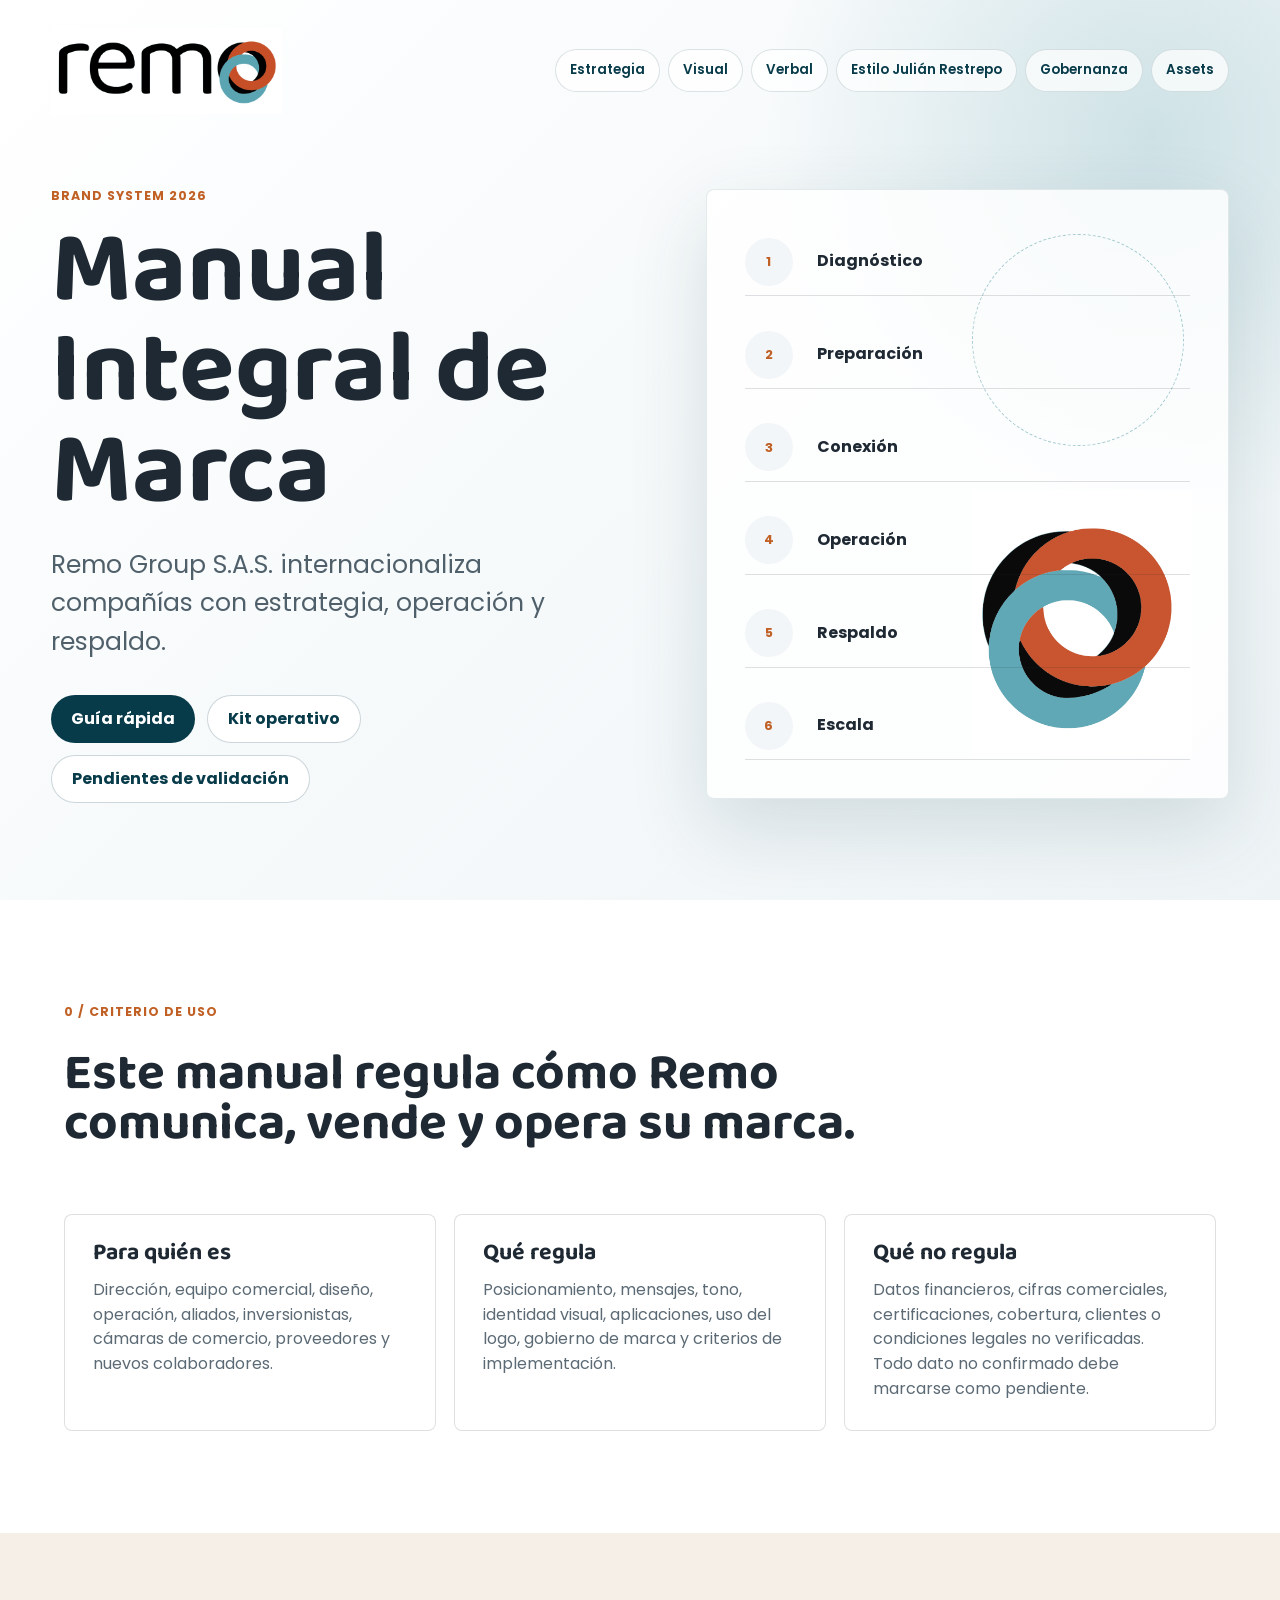
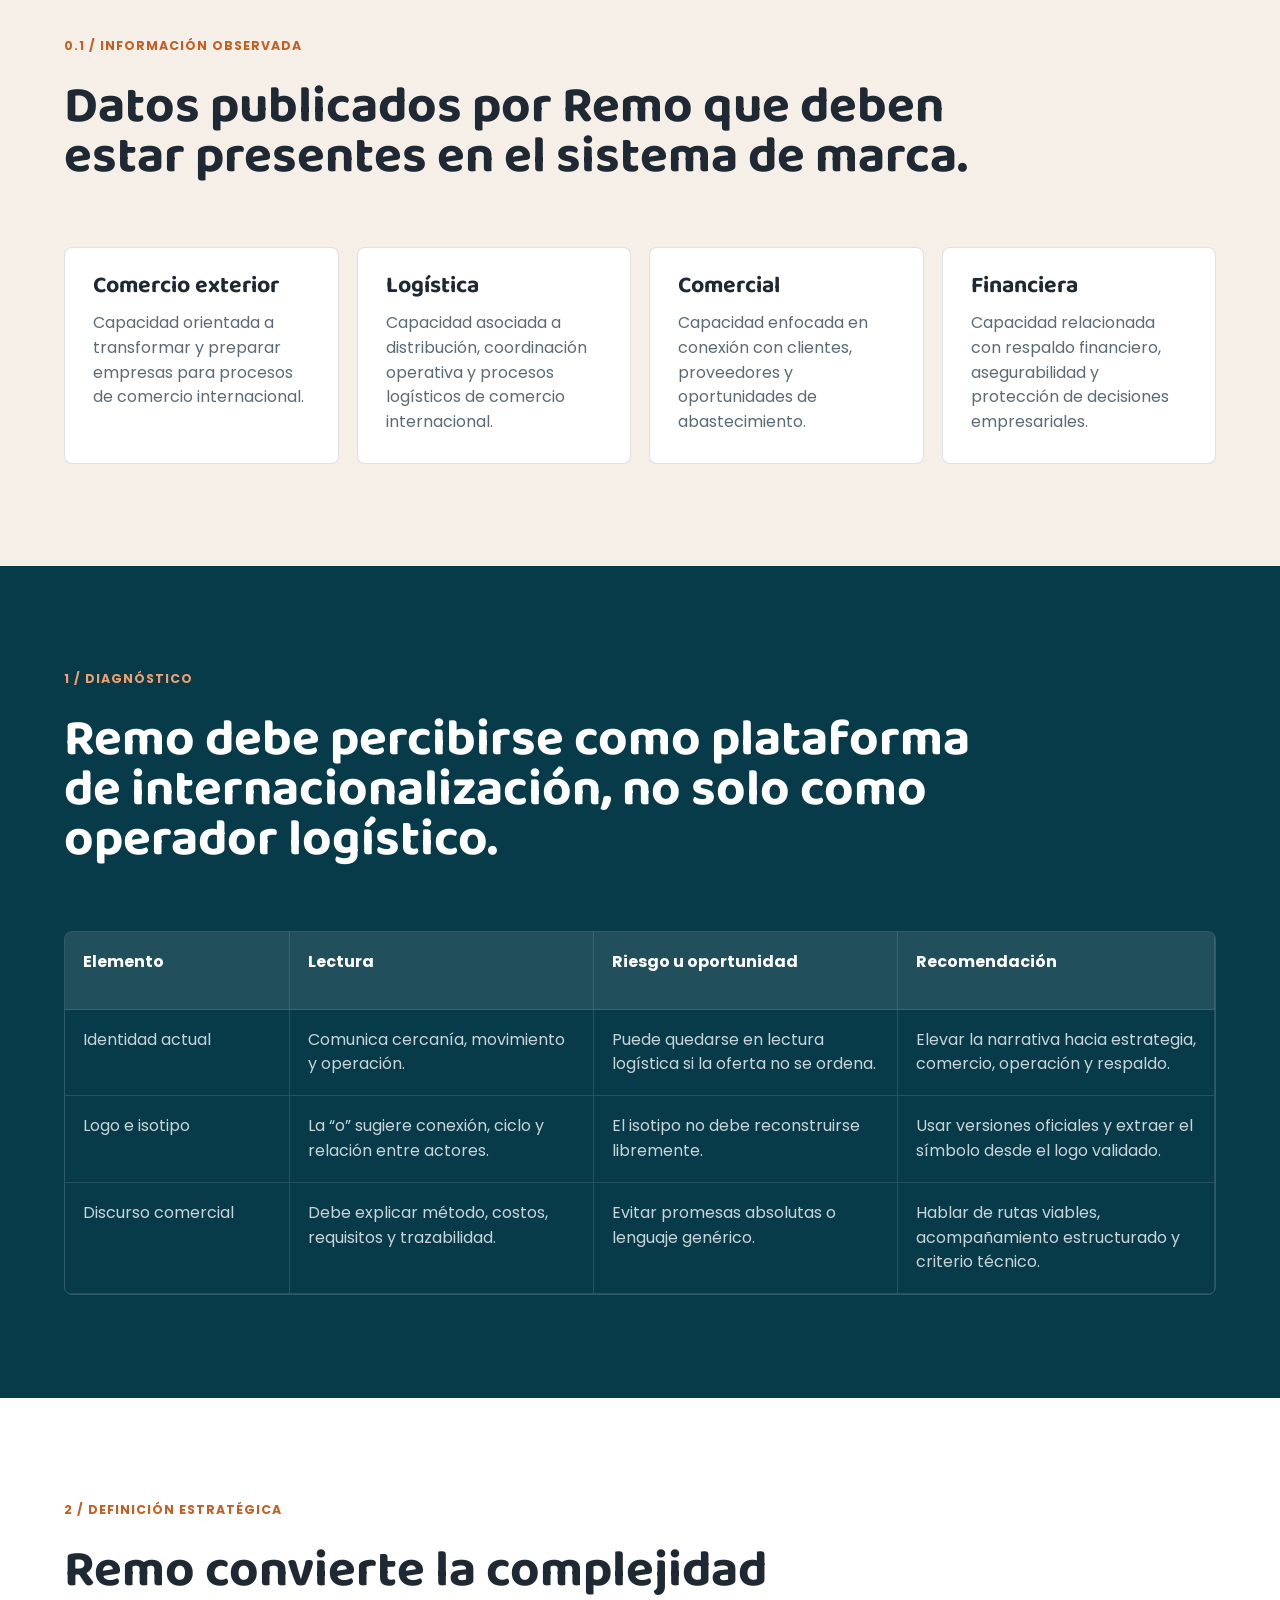
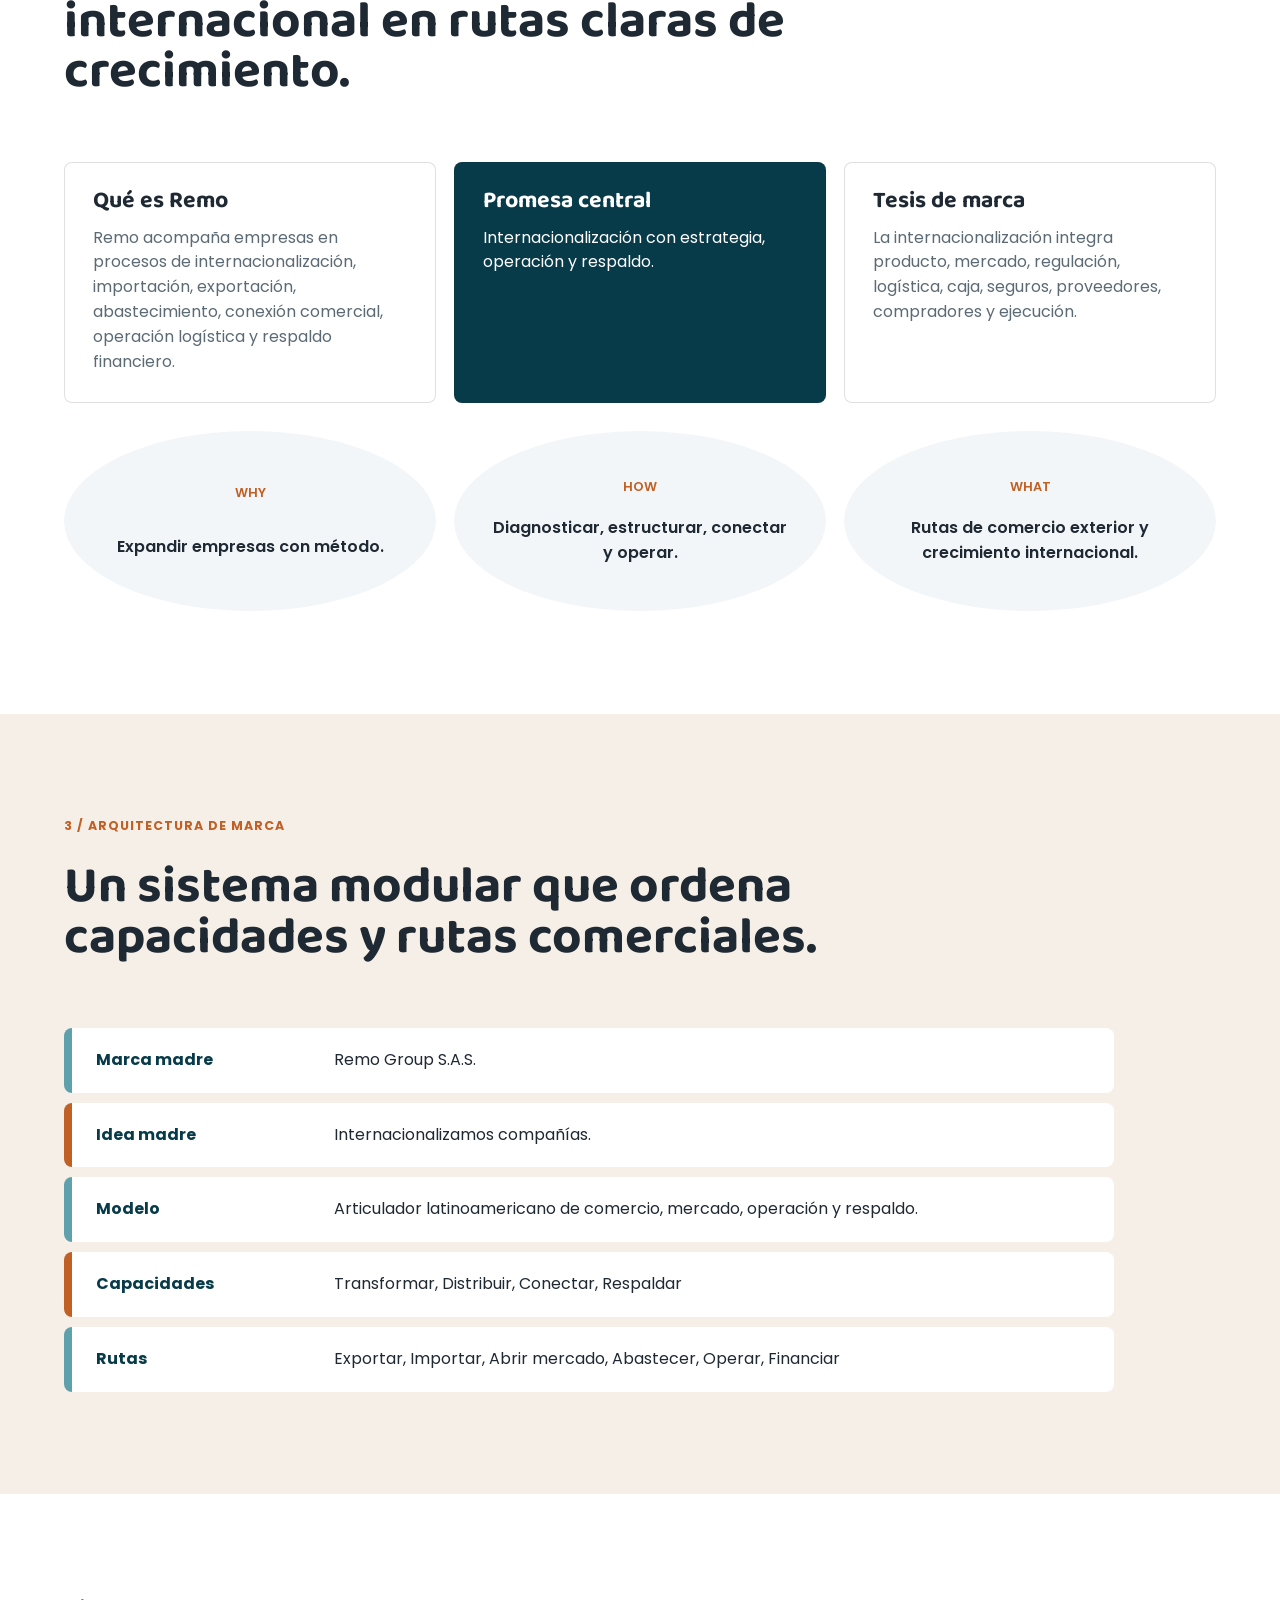
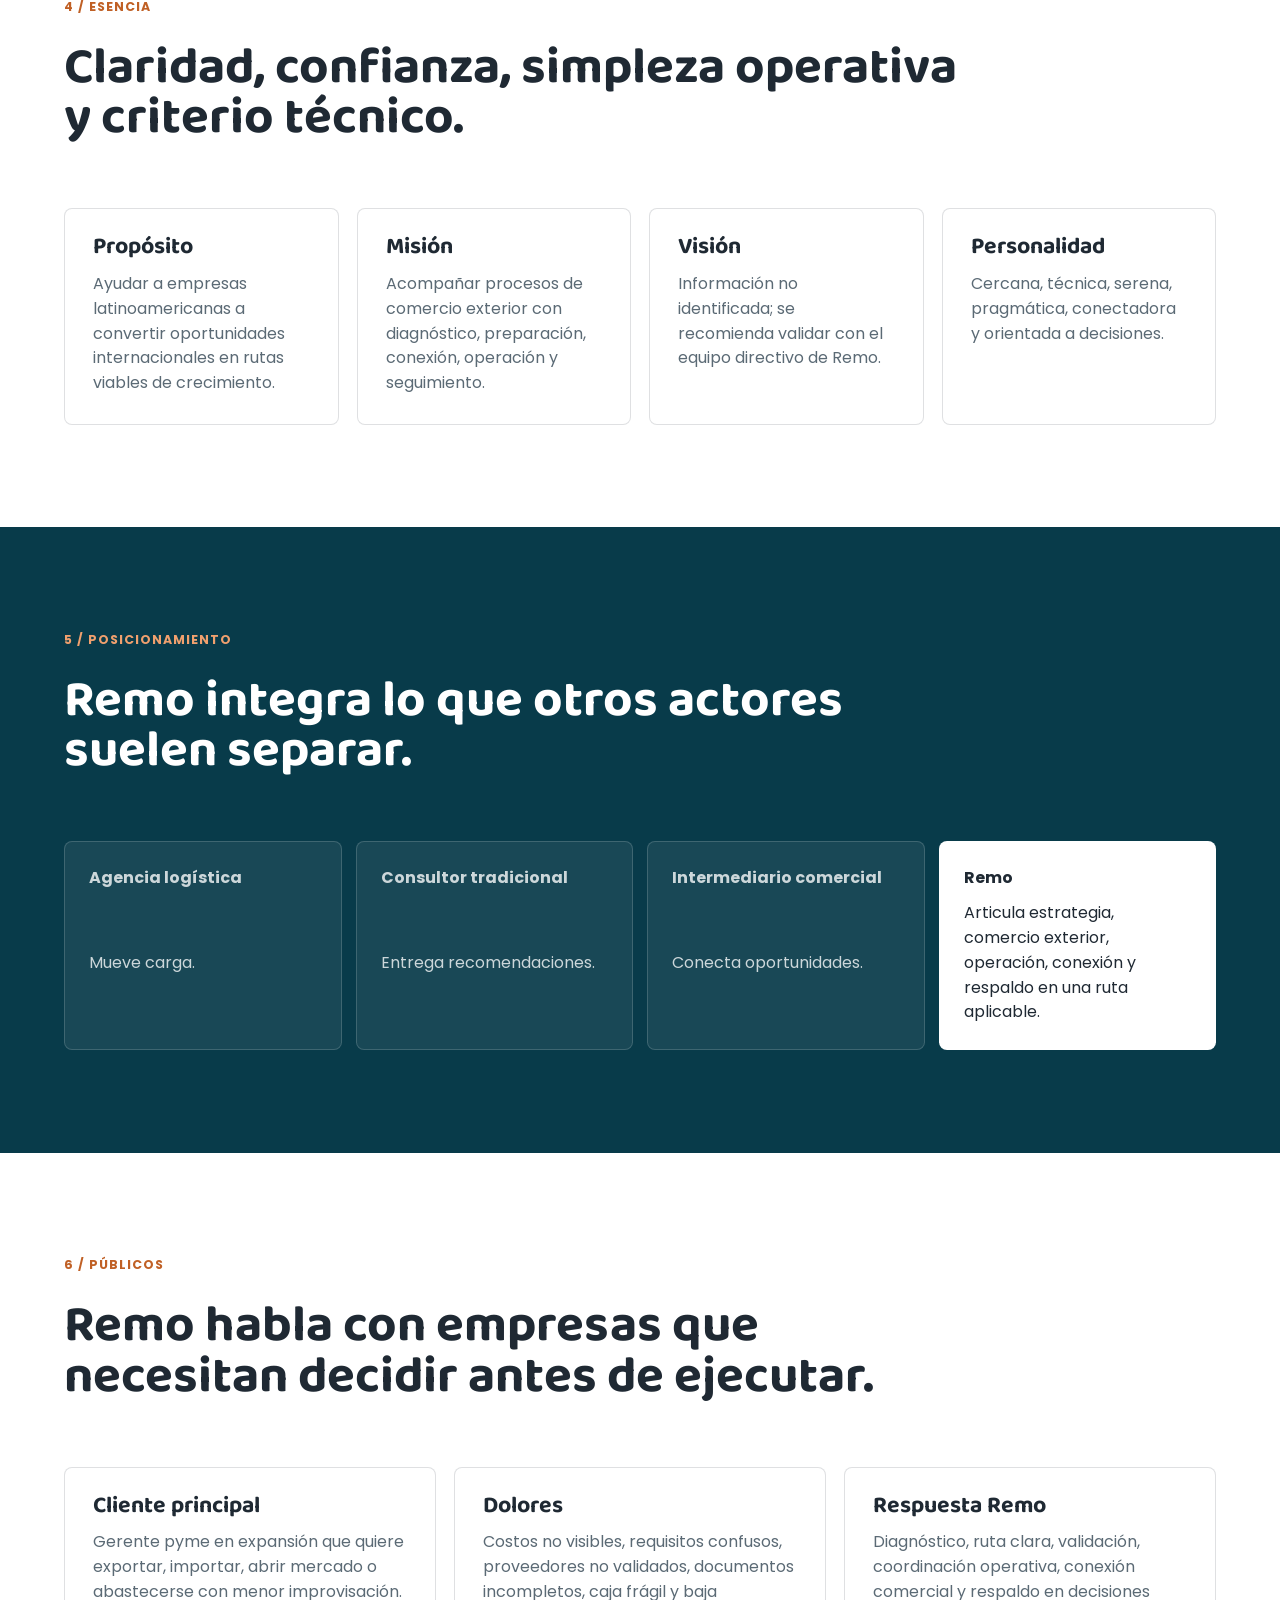
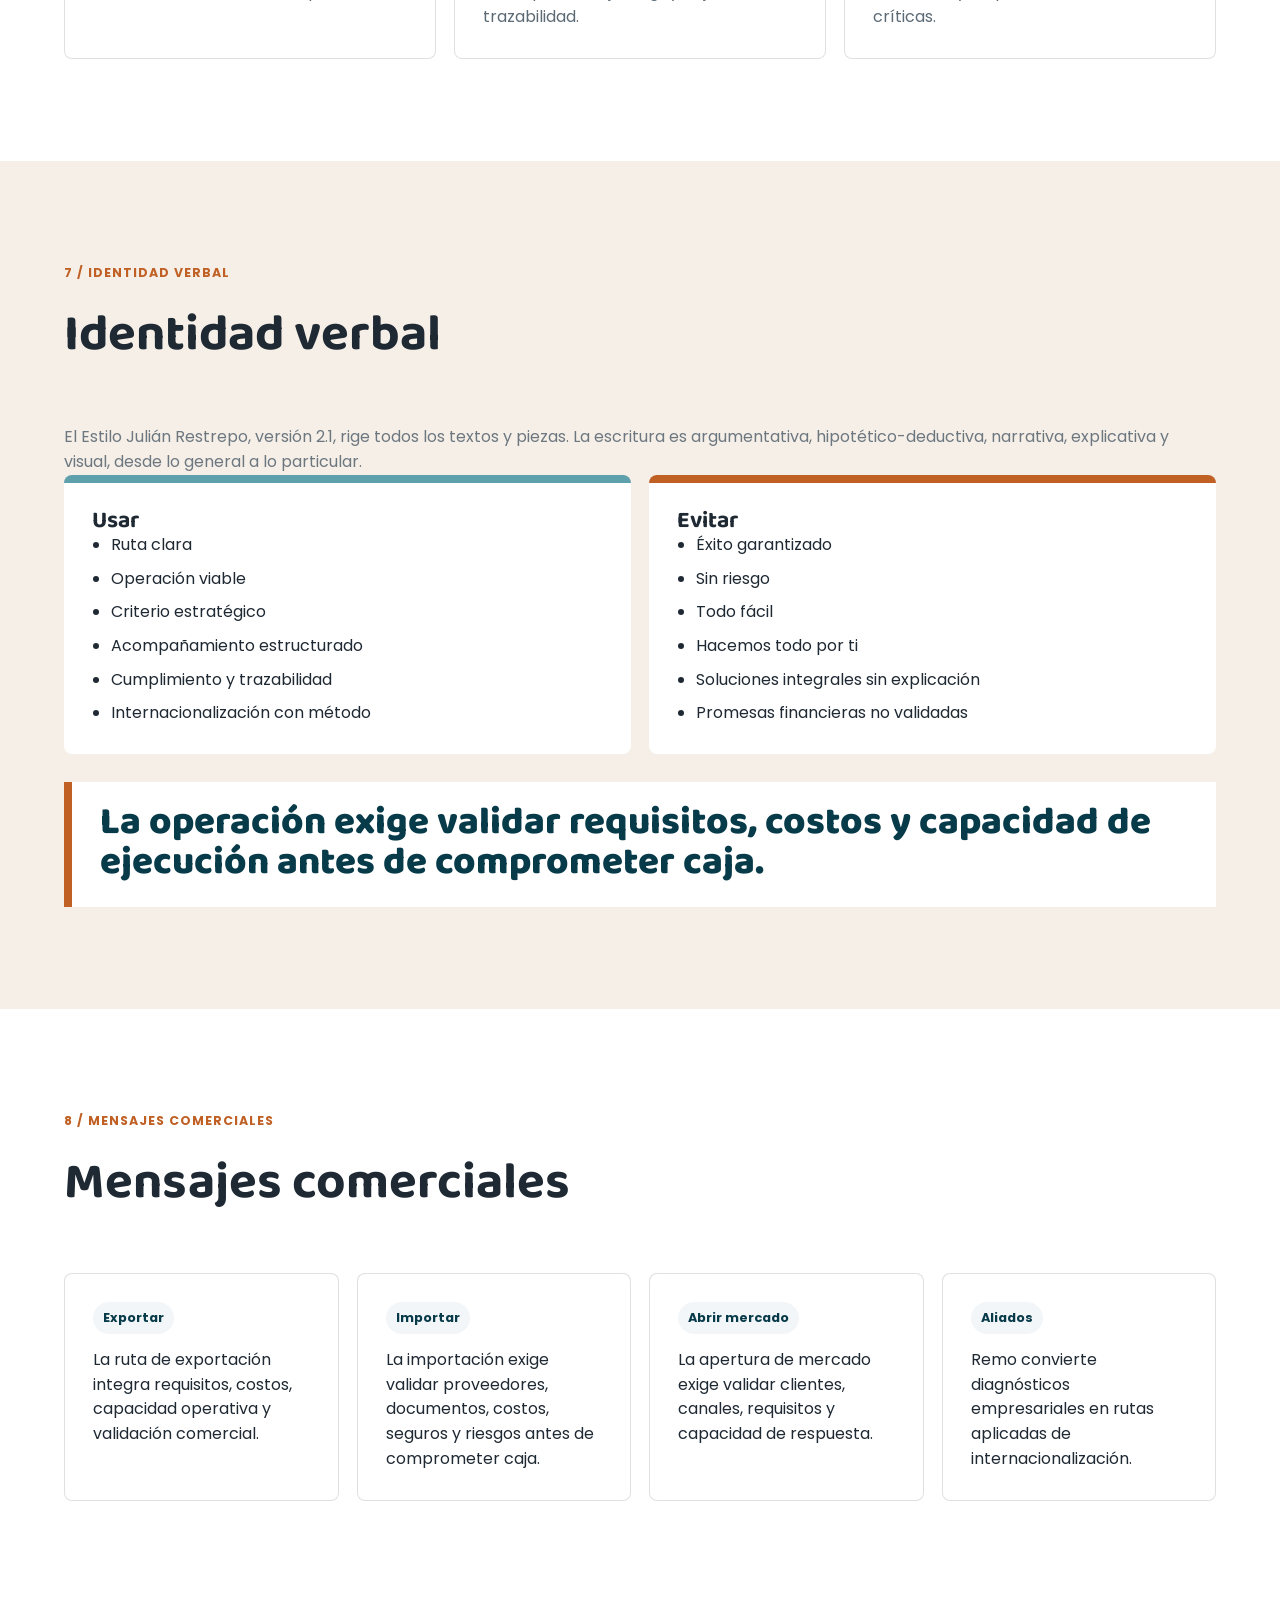
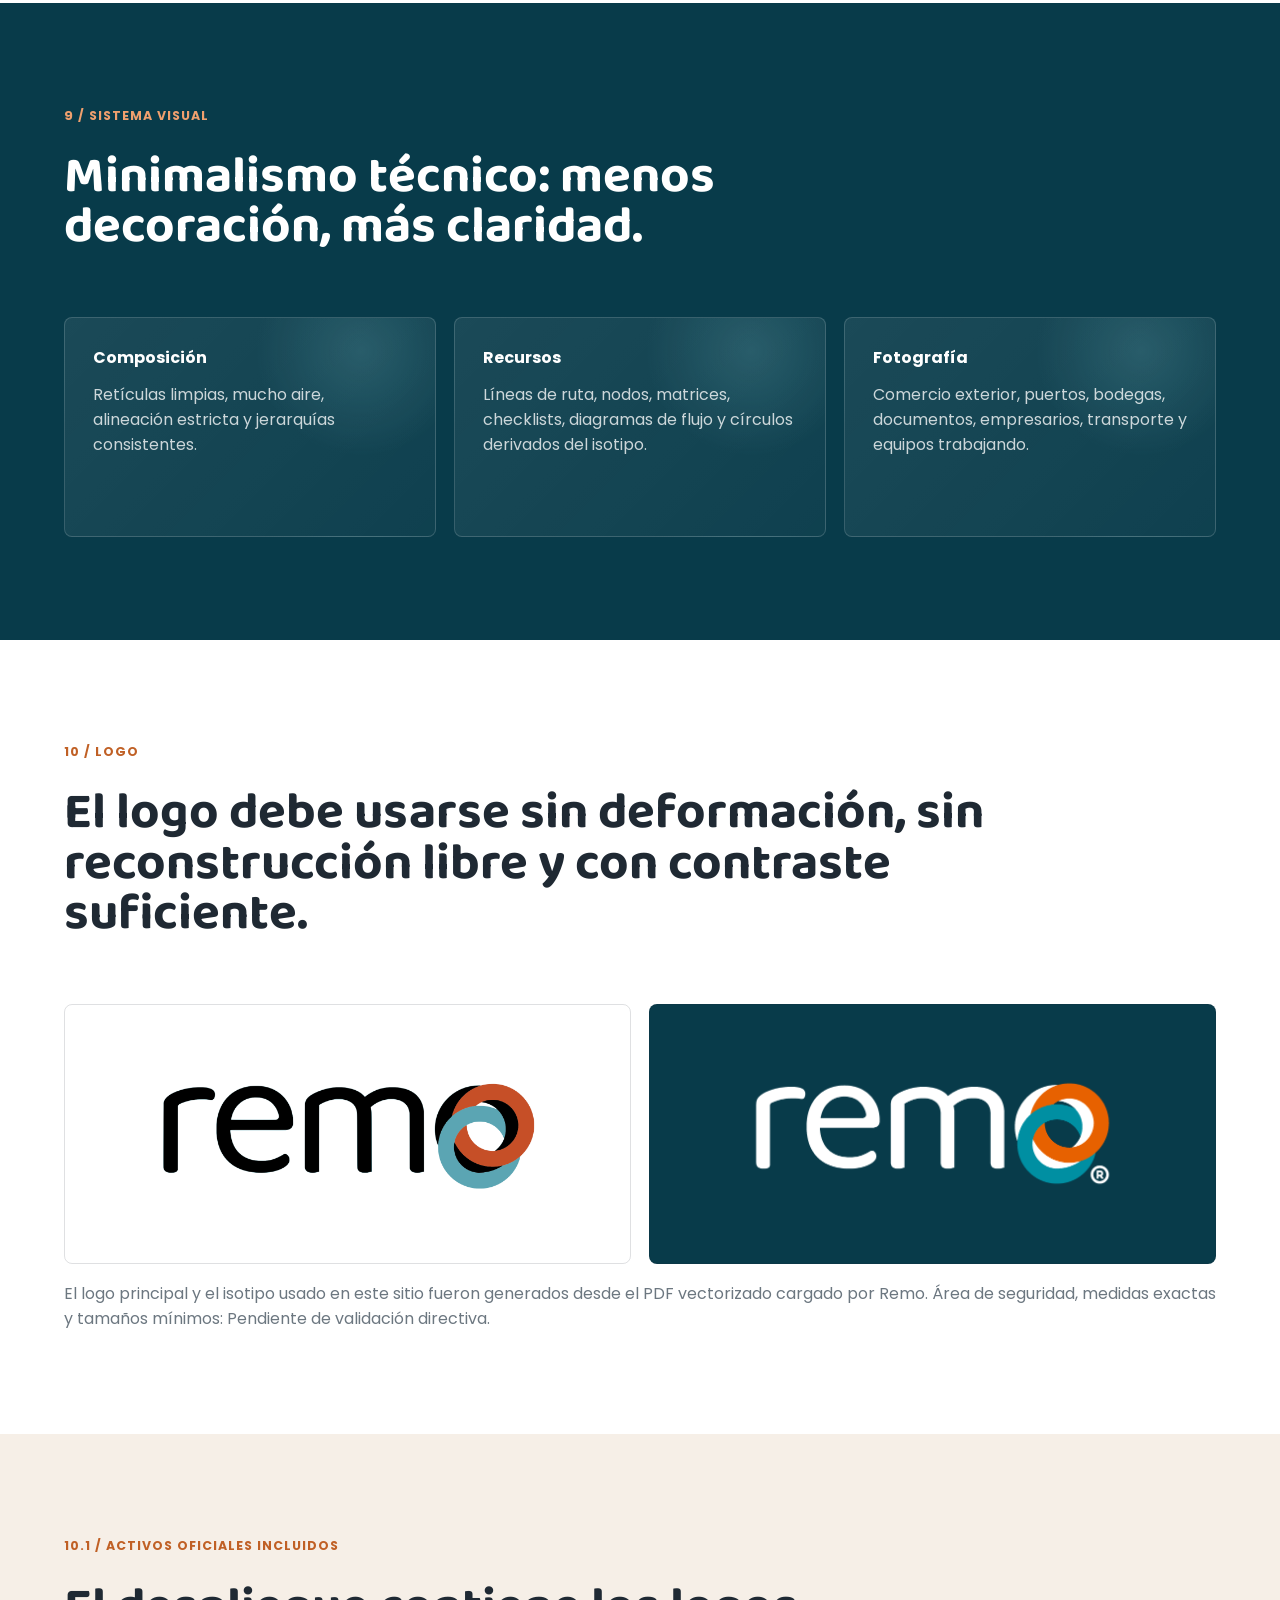
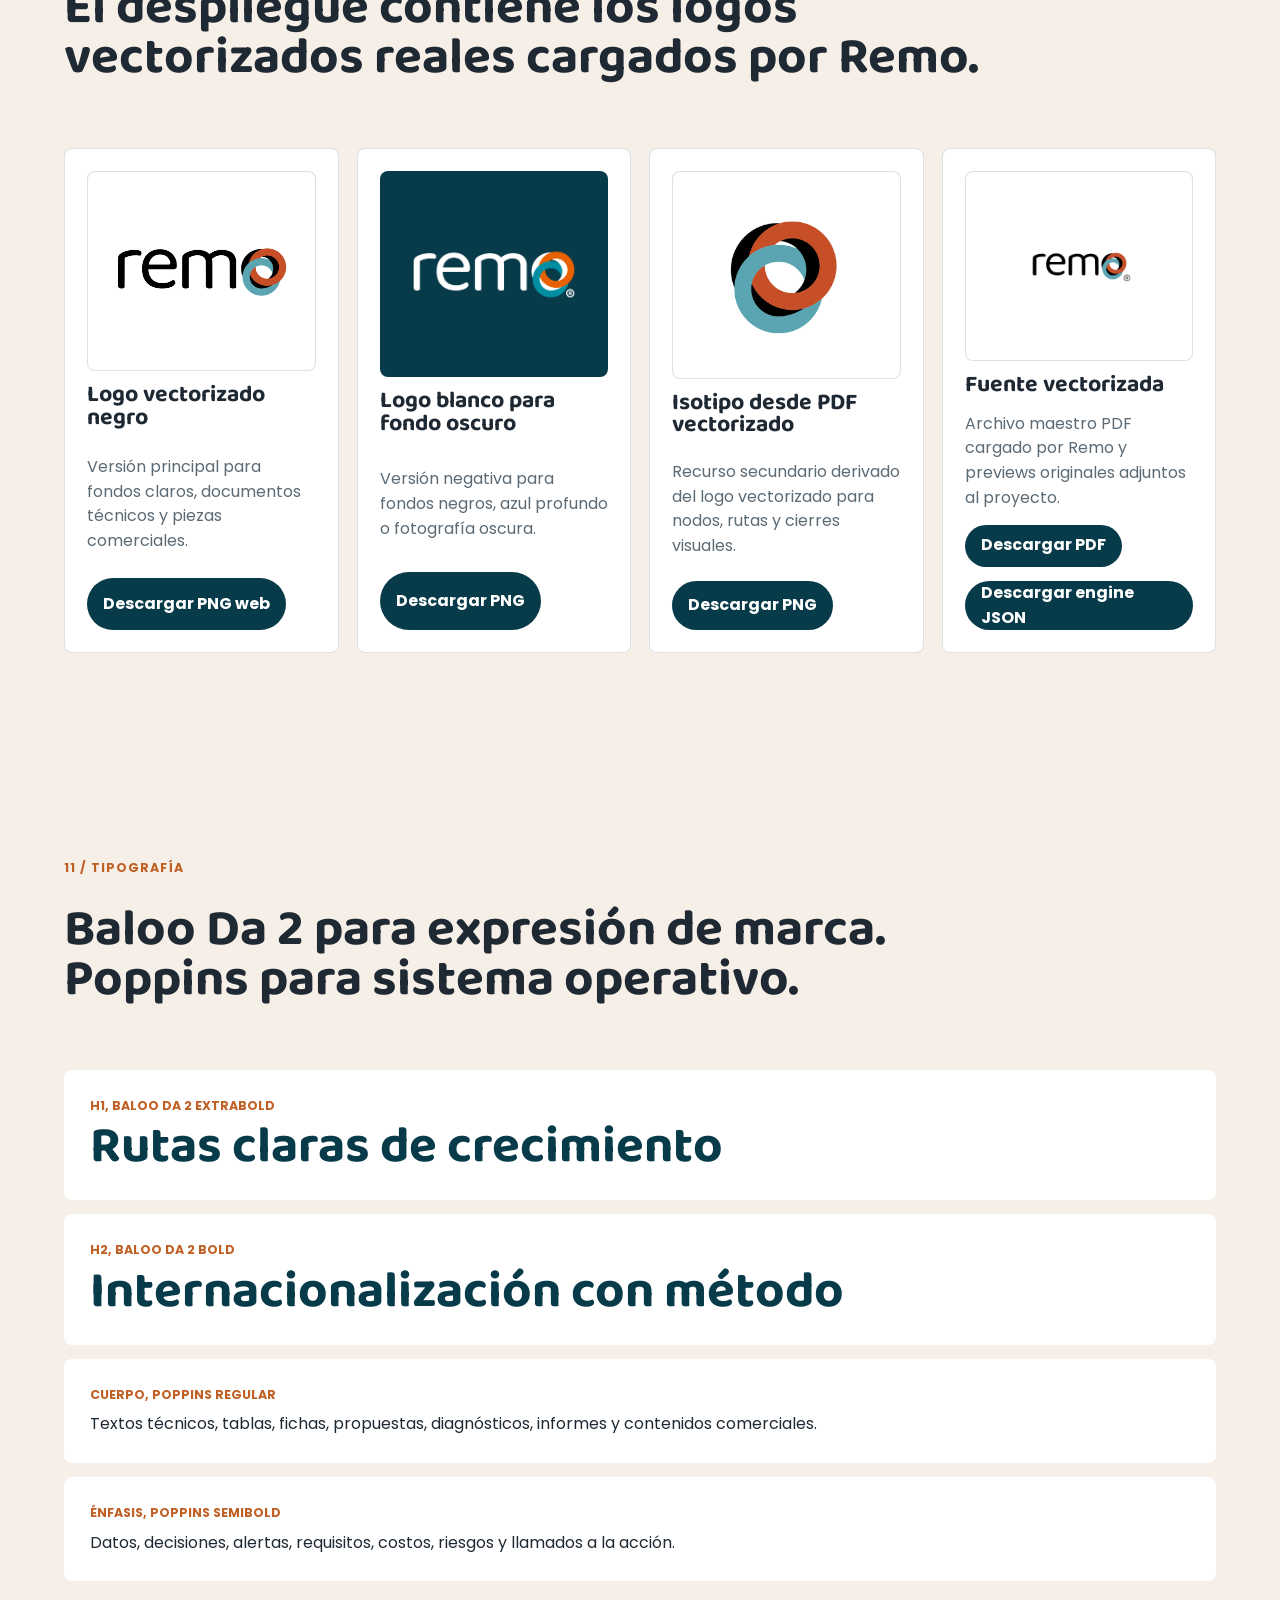
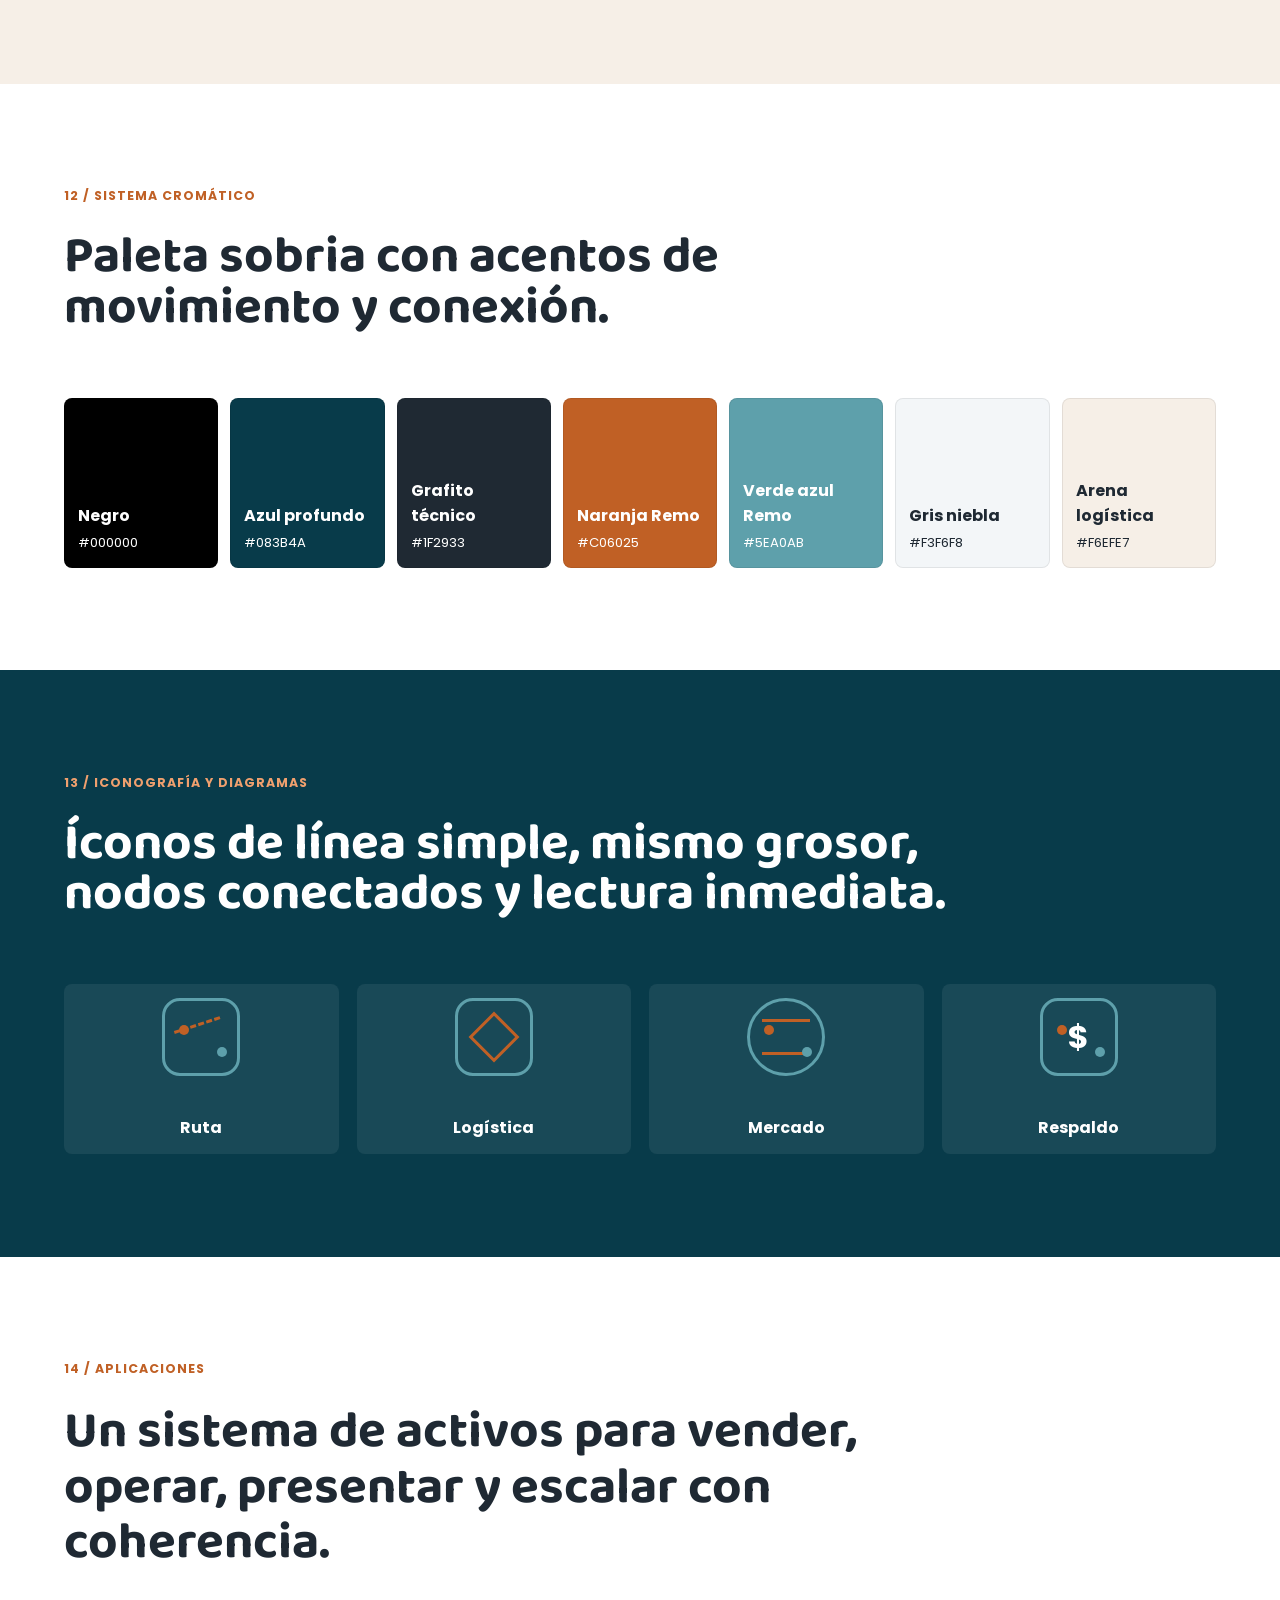
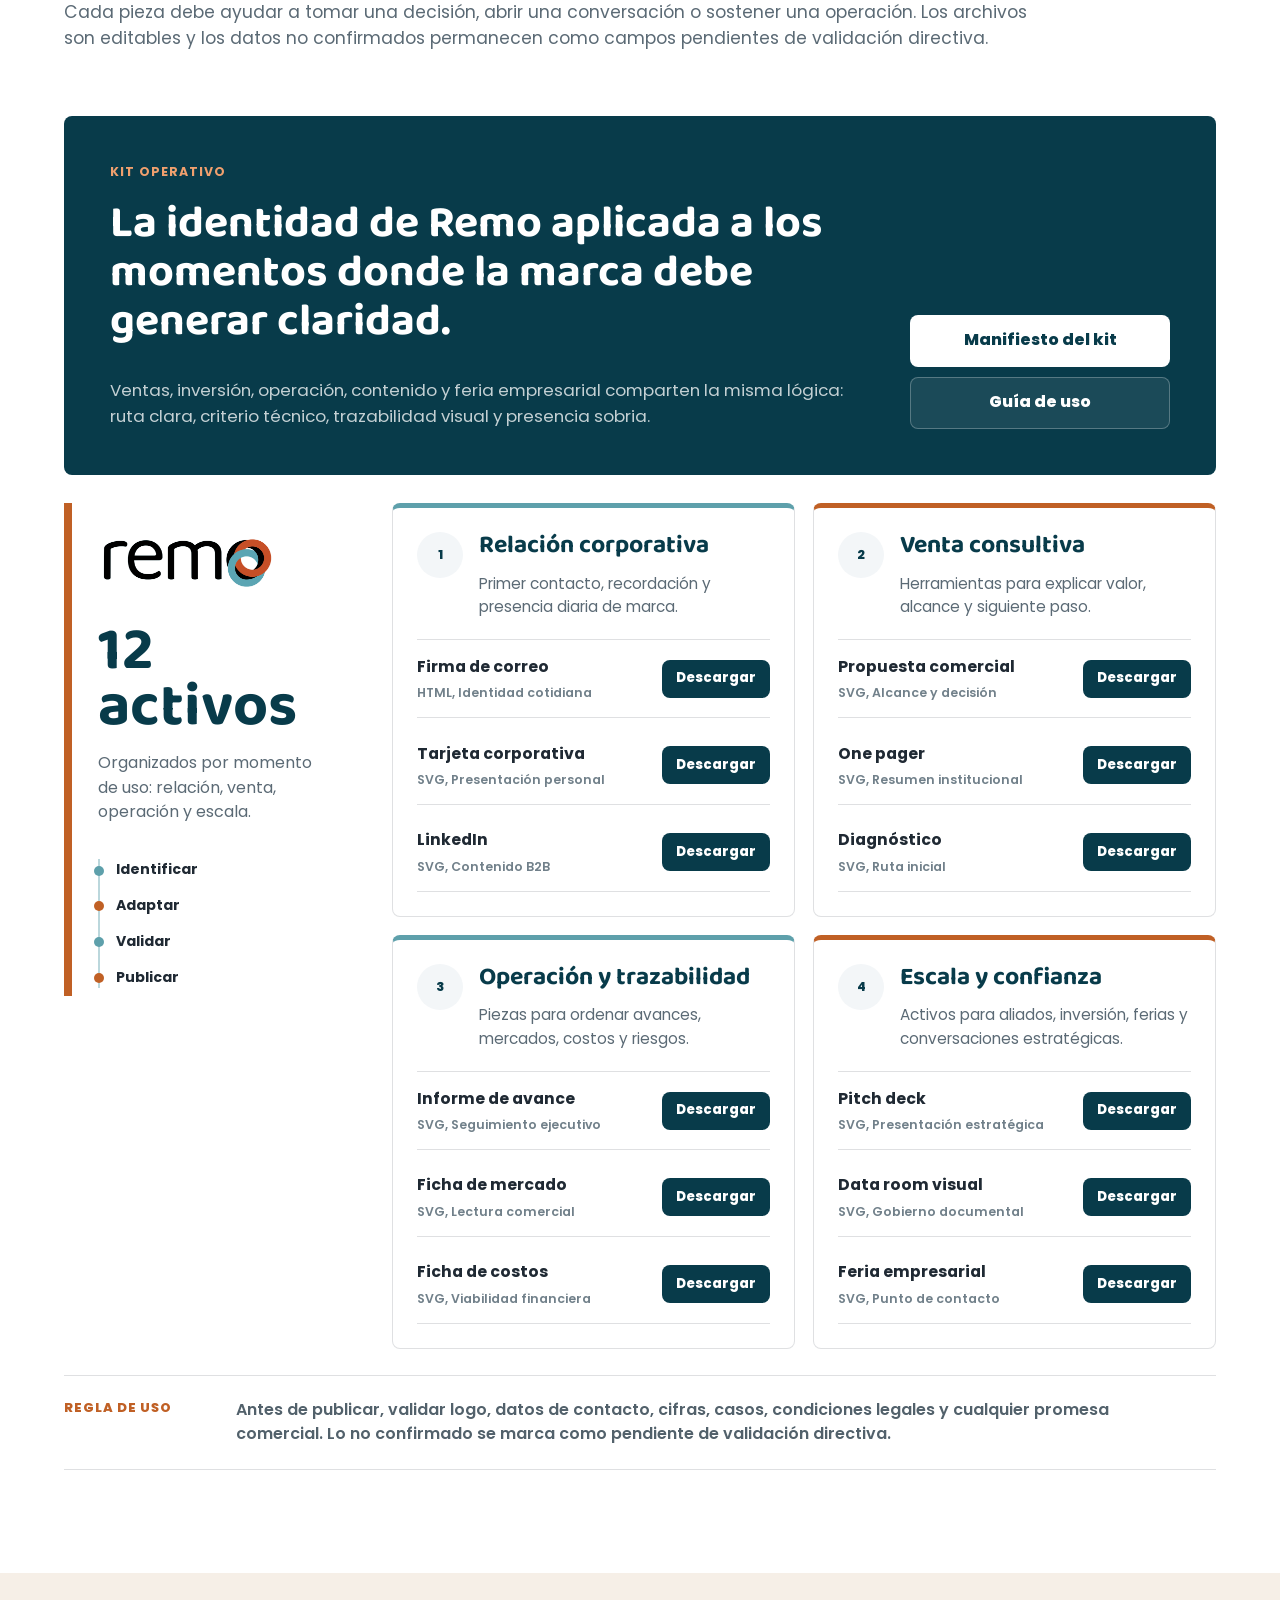
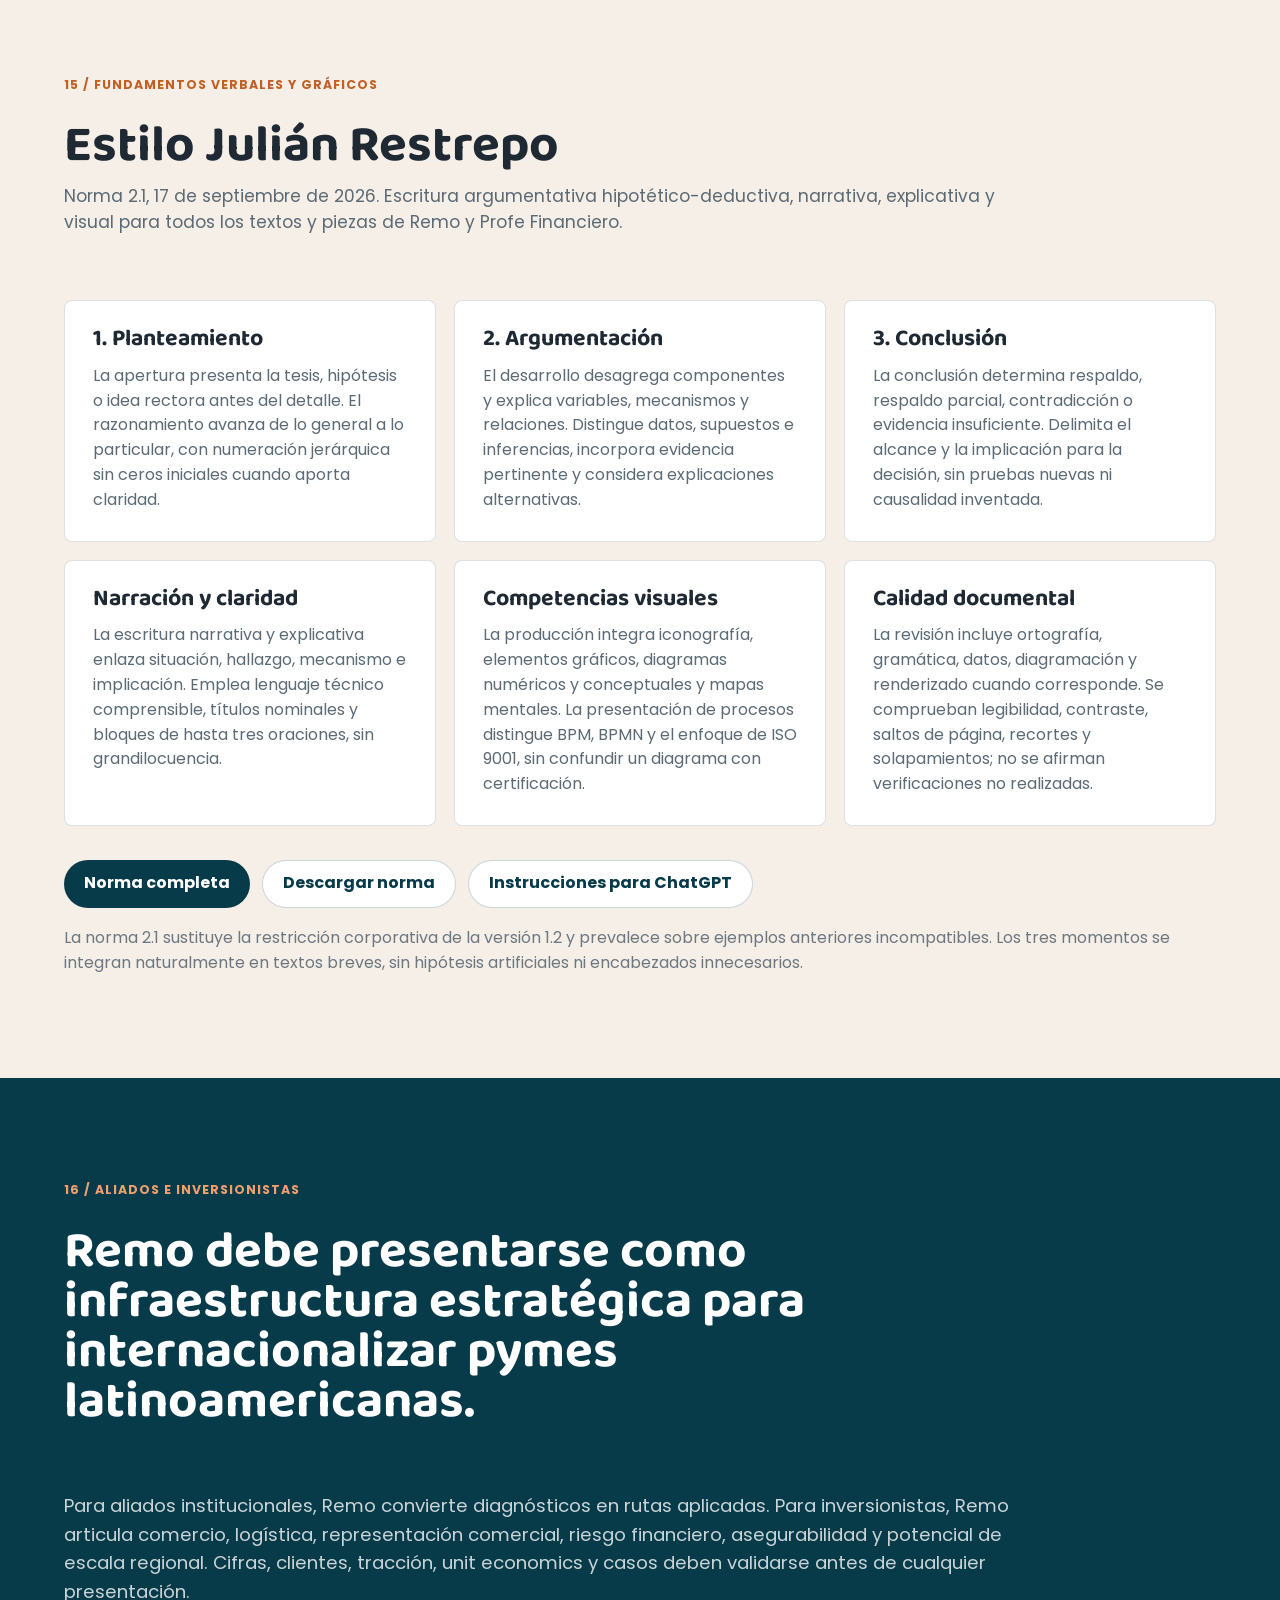
==== commit 3df7f6a1: "docs: adoptar Estilo Julián Restrepo 2.1 y competencias visuales Consolida el adjunto 2.0 y amplía l" ====
--- a/index.html
+++ b/index.html
@@ -20,7 +20,7 @@
           <a href="#estrategia">Estrategia</a>
           <a href="#visual">Visual</a>
           <a href="#verbal">Verbal</a>
-          <a href="#estilo-de-escritura">Estilo de escritura</a>
+          <a href="#estilo-de-escritura">Estilo Julián Restrepo</a>
           <a href="#gobernanza">Gobernanza</a>
           <a href="#aplicaciones">Assets</a>
         </div>
@@ -193,7 +193,7 @@
           <p class="kicker">7 / Identidad verbal</p>
           <h2>Identidad verbal</h2>
         </div>
-        <p class="note">En documentos corporativos prevalece la norma de <a href="#estilo-de-escritura">Estilo de escritura</a>, versión 1.2. El registro es explicativo y argumentativo, en tercera persona del singular.</p>
+        <p class="note">El <a href="#estilo-de-escritura">Estilo Julián Restrepo</a>, versión 2.1, rige todos los textos y piezas. La escritura es argumentativa, hipotético-deductiva, narrativa, explicativa y visual, desde lo general a lo particular.</p>
         <div class="dos-donts">
           <article>
             <h3>Usar</h3>
@@ -253,7 +253,7 @@
         </div>
         <div class="logo-demo">
           <div class="logo-panel light"><img src="assets/remo-logo-vectorizado-negro.png" alt="Logo vectorizado Remo sobre fondo claro"></div>
-          <div class="logo-panel dark-panel"><img src="assets/remo-logo-oficial-blanco.png" alt="Logo oficial Remo sobre fondo oscuro"></div>
+          <div class="logo-panel dark-panel"><img src="assets/remo-logo-oficial-blanco.png" alt="Logo oficial Remo blanco"></div>
         </div>
         <p class="note">El logo principal y el isotipo usado en este sitio fueron generados desde el PDF vectorizado cargado por Remo. Área de seguridad, medidas exactas y tamaños mínimos: Pendiente de validación directiva.</p>
       </section>
@@ -445,23 +445,24 @@
 
       <section class="section sand" id="editorial">
         <div class="section-head" id="estilo-de-escritura">
-          <p class="kicker">15 / Fundamentos verbales</p>
-          <h2>Estilo de escritura</h2>
-          <p class="section-lead">Norma editorial 1.2, 17 de septiembre de 2026. Aplica a informes, propuestas, planes, presentaciones y piezas de canal dirigidos a empresarios, direcciones generales y comités de decisión.</p>
+          <p class="kicker">15 / Fundamentos verbales y gráficos</p>
+          <h2>Estilo Julián Restrepo</h2>
+          <p class="section-lead">Norma 2.1, 17 de septiembre de 2026. Escritura argumentativa hipotético-deductiva, narrativa, explicativa y visual para todos los textos y piezas de Remo y Profe Financiero.</p>
         </div>
         <div class="editorial-grid">
-          <article><h3>Voz</h3><p>Tercera persona del singular, español de Colombia y registro de consultor corporativo con rigor académico. Cada afirmación relevante expone el dato observado, el mecanismo y la implicación para la decisión.</p></article>
-          <article><h3>Puntuación</h3><p>Sin guiones ni puntos medios como separadores de ideas. La separación se resuelve con comas, dos puntos o punto y coma, según la relación entre las proposiciones.</p></article>
-          <article><h3>Numeración y títulos</h3><p>Numeración sin ceros iniciales y títulos nominales en sentence case. El separador de miles es el punto, el decimal es la coma y el porcentaje lleva espacio antes del signo.</p></article>
-          <article><h3>Argumentación</h3><p>Una idea por frase y máximo tres oraciones por bloque. Sin metatexto, preguntas retóricas, aforismos, adjetivación evaluativa, comentarios internos ni emoji en las piezas dirigidas al cliente.</p></article>
-          <article><h3>Datos</h3><p>Cada cifra declara unidad, moneda, período, base y denominador; cuando aplica, fecha de corte y tasa de conversión. Los supuestos permanecen separados de los datos reportados y los resultados verificados; lo no confirmado se nombra como pendiente.</p></article>
-          <article><h3>Decisión</h3><p>Cada frente sigue el orden estado, evidencia, indicadores y decisión requerida, con su condición de liberación. La redacción comercial parte del problema del cliente y desarrolla riesgo u oportunidad, ruta, beneficio empresarial y próximo paso.</p></article>
+          <article><h3>1. Planteamiento</h3><p>La apertura presenta la tesis, hipótesis o idea rectora antes del detalle. El razonamiento avanza de lo general a lo particular, con numeración jerárquica sin ceros iniciales cuando aporta claridad.</p></article>
+          <article><h3>2. Argumentación</h3><p>El desarrollo desagrega componentes y explica variables, mecanismos y relaciones. Distingue datos, supuestos e inferencias, incorpora evidencia pertinente y considera explicaciones alternativas.</p></article>
+          <article><h3>3. Conclusión</h3><p>La conclusión determina respaldo, respaldo parcial, contradicción o evidencia insuficiente. Delimita el alcance y la implicación para la decisión, sin pruebas nuevas ni causalidad inventada.</p></article>
+          <article><h3>Narración y claridad</h3><p>La escritura narrativa y explicativa enlaza situación, hallazgo, mecanismo e implicación. Emplea lenguaje técnico comprensible, títulos nominales y bloques de hasta tres oraciones, sin grandilocuencia.</p></article>
+          <article><h3>Competencias visuales</h3><p>La producción integra iconografía, elementos gráficos, diagramas numéricos y conceptuales y mapas mentales. La presentación de procesos distingue BPM, BPMN y el enfoque de ISO 9001, sin confundir un diagrama con certificación.</p></article>
+          <article><h3>Calidad documental</h3><p>La revisión incluye ortografía, gramática, datos, diagramación y renderizado cuando corresponde. Se comprueban legibilidad, contraste, saltos de página, recortes y solapamientos; no se afirman verificaciones no realizadas.</p></article>
         </div>
         <div class="hero-actions">
-          <a class="button primary" href="https://github.com/jurestrepo-wq/remo-brand-manual/blob/main/guidelines/estilo-de-escritura.md">Norma editorial completa</a>
+          <a class="button primary" href="https://github.com/jurestrepo-wq/remo-brand-manual/blob/main/guidelines/estilo-de-escritura.md">Norma completa</a>
           <a class="button secondary" href="guidelines/estilo-de-escritura.md" download>Descargar norma</a>
-        </div>
-        <p class="note">La norma 1.2 prevalece sobre ejemplos editoriales anteriores dentro de su ámbito de aplicación. La segunda persona se reserva para llamados a la acción de piezas comerciales.</p>
+          <a class="button secondary" href="guidelines/instrucciones-chatgpt.md">Instrucciones para ChatGPT</a>
+        </div>
+        <p class="note">La norma 2.1 sustituye la restricción corporativa de la versión 1.2 y prevalece sobre ejemplos anteriores incompatibles. Los tres momentos se integran naturalmente en textos breves, sin hipótesis artificiales ni encabezados innecesarios.</p>
       </section>
 
       <section class="section dark" id="aliados">
@@ -486,7 +487,7 @@
           <label><input type="checkbox"> Mensaje sin promesas absolutas</label>
           <label><input type="checkbox"> Dato no validado marcado como pendiente</label>
           <label><input type="checkbox"> Archivo nombrado y versionado correctamente</label>
-          <label><input type="checkbox"> Lista de verificación de estilo 1.2 aplicada</label>
+          <label><input type="checkbox"> Lista de revisión del Estilo Julián Restrepo 2.1 aplicada</label>
         </div>
       </section>
 
@@ -527,7 +528,7 @@
           <p><strong>Claim:</strong> Internacionalización con estrategia, operación y respaldo.</p>
           <p><strong>CTA:</strong> Agenda un diagnóstico de internacionalización.</p>
           <p><strong>Regla:</strong> Si un dato no está confirmado, no se inventa. Se marca como pendiente de validación directiva.</p>
-          <p><strong>Estilo:</strong> <a href="#estilo-de-escritura">Norma editorial 1.2</a>, tercera persona, argumentación con evidencia y decisión requerida.</p>
+          <p><strong>Estilo:</strong> <a href="#estilo-de-escritura">Estilo Julián Restrepo 2.1</a>, idea rectora, análisis y conclusión, con claridad narrativa y visual.</p>
         </div>
       </section>
     </main>
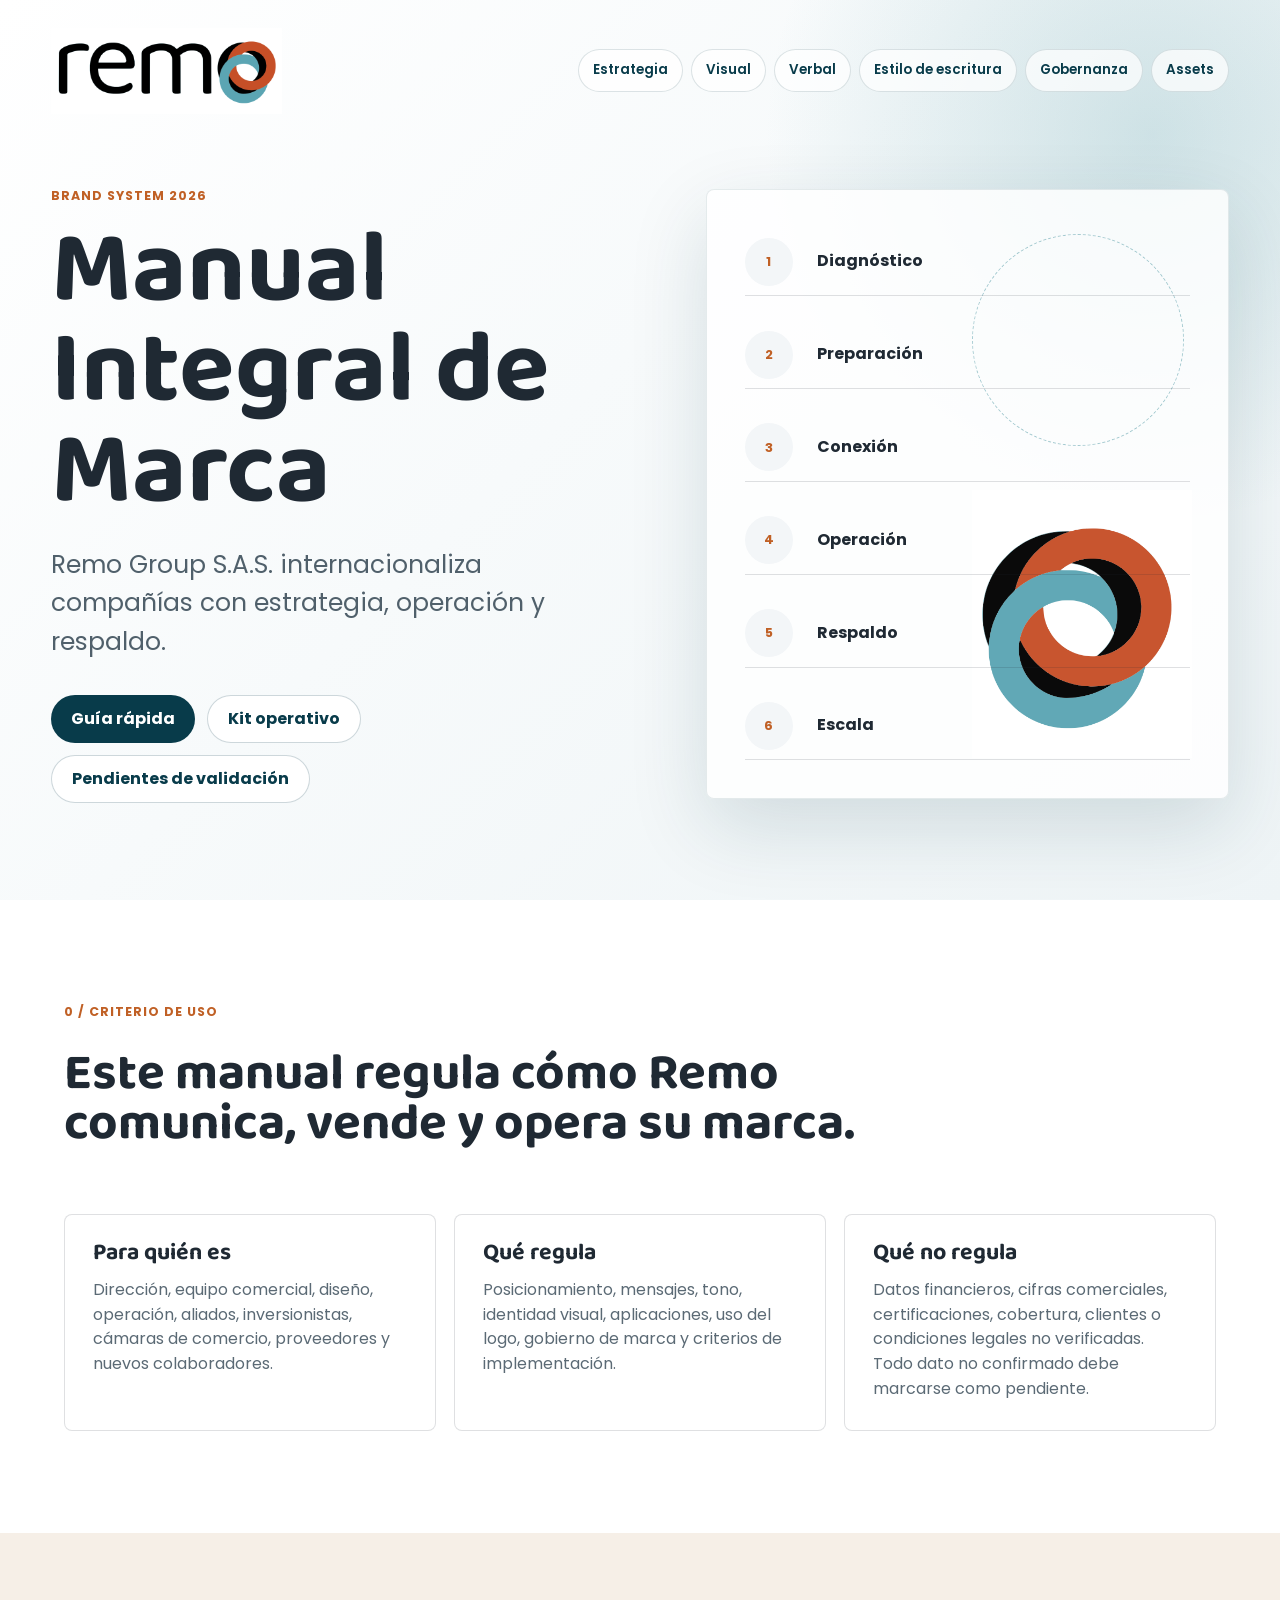
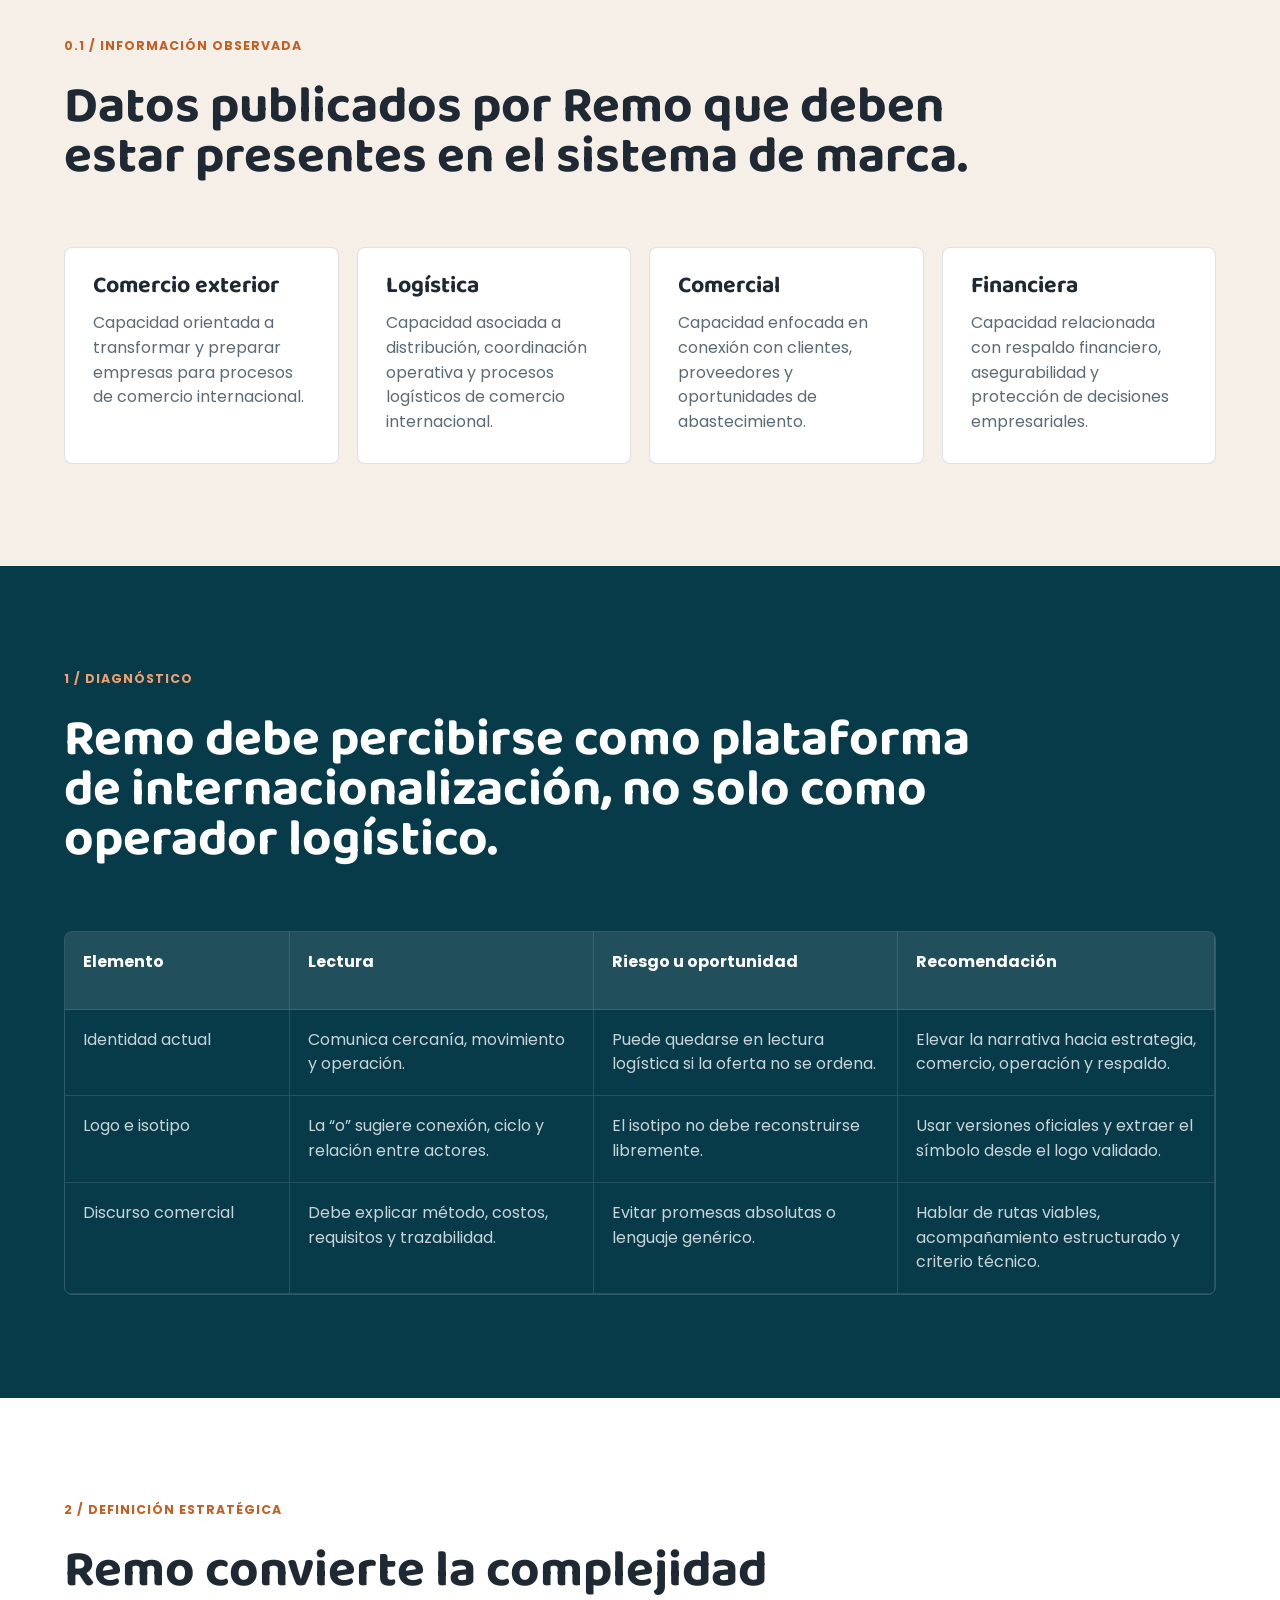
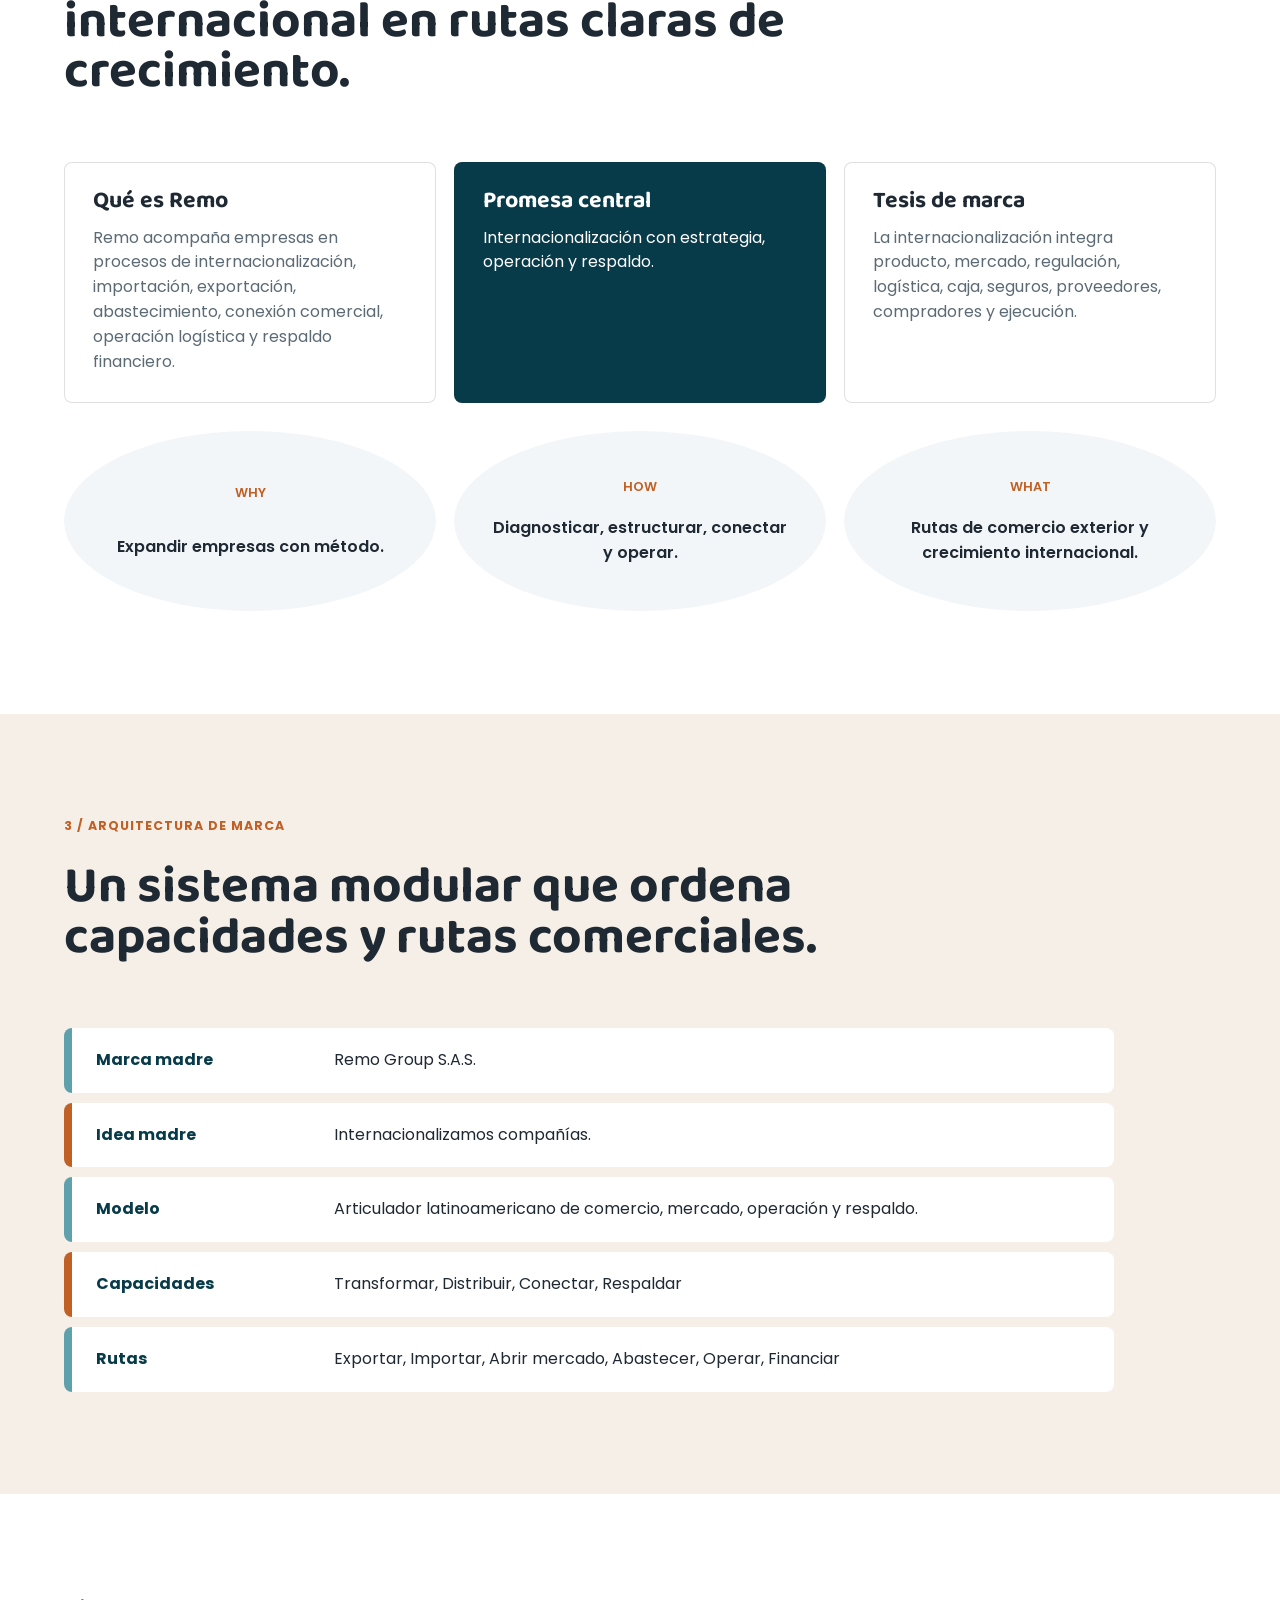
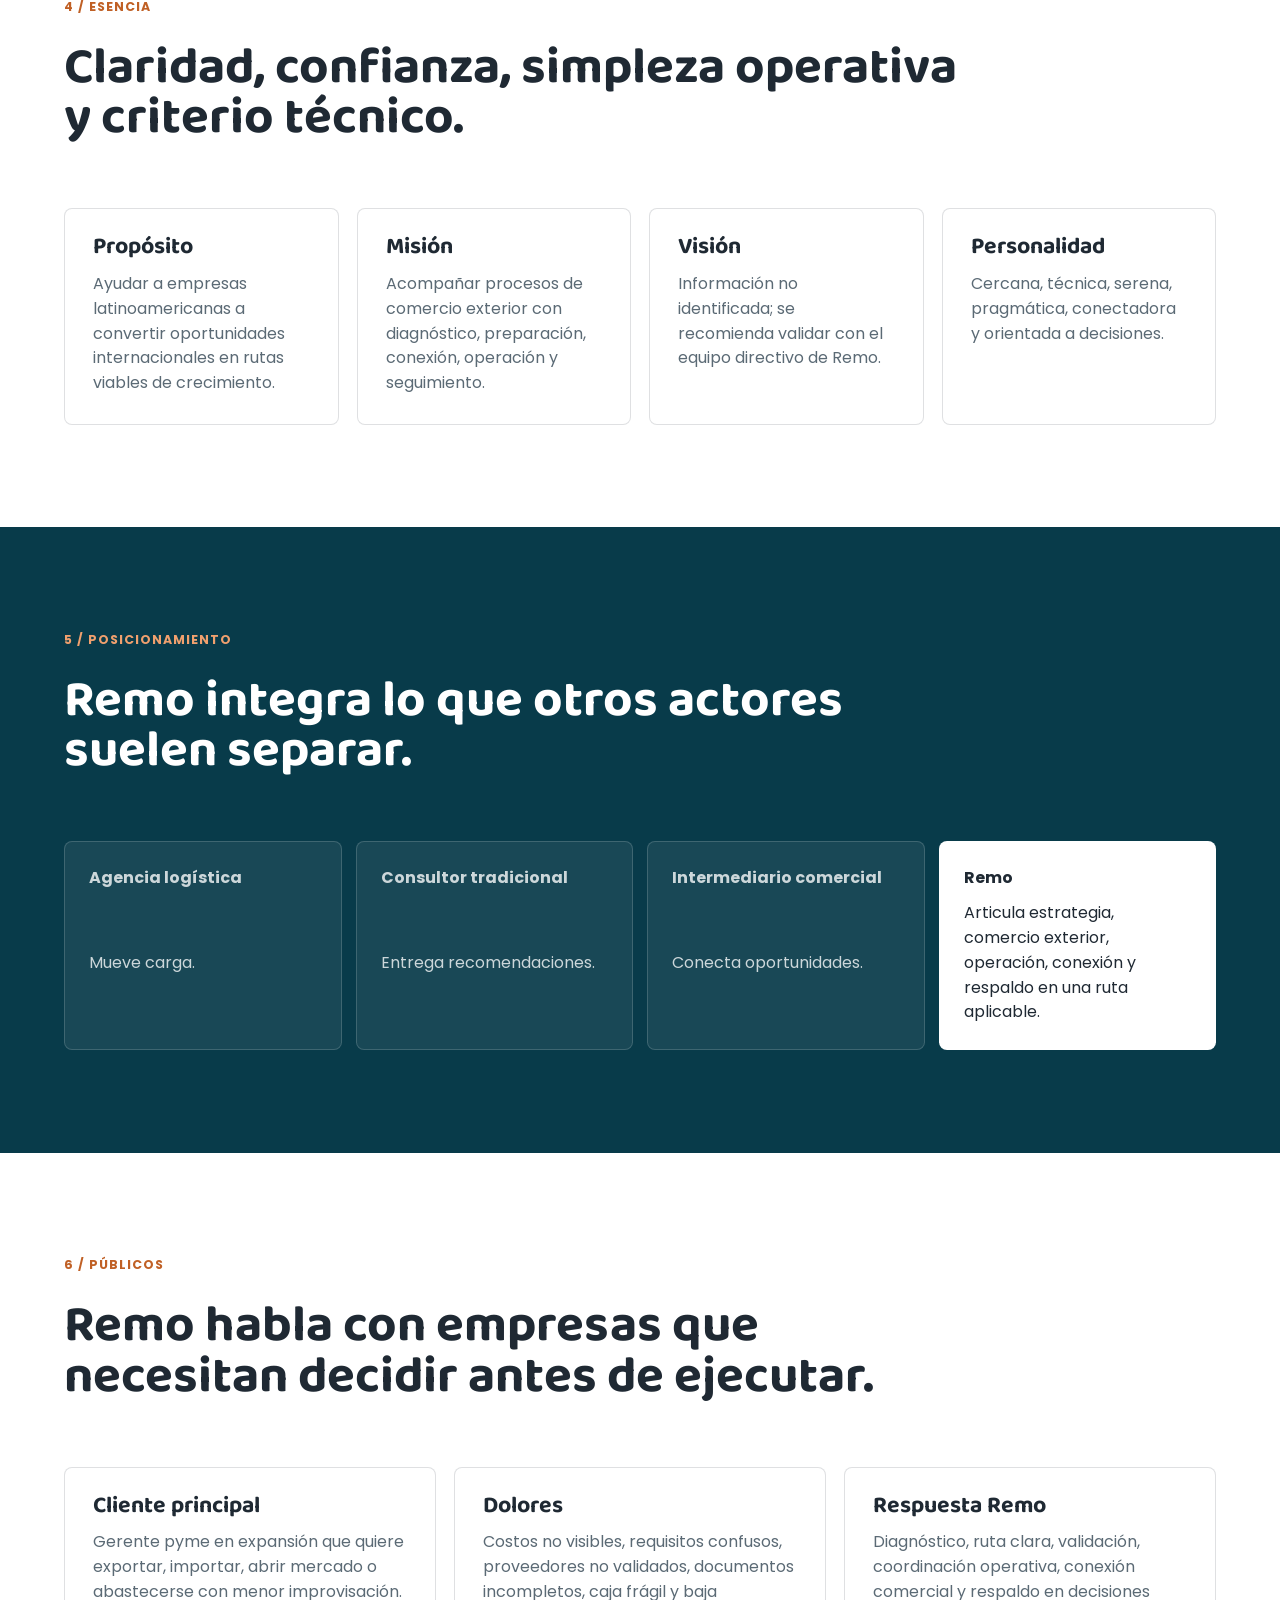
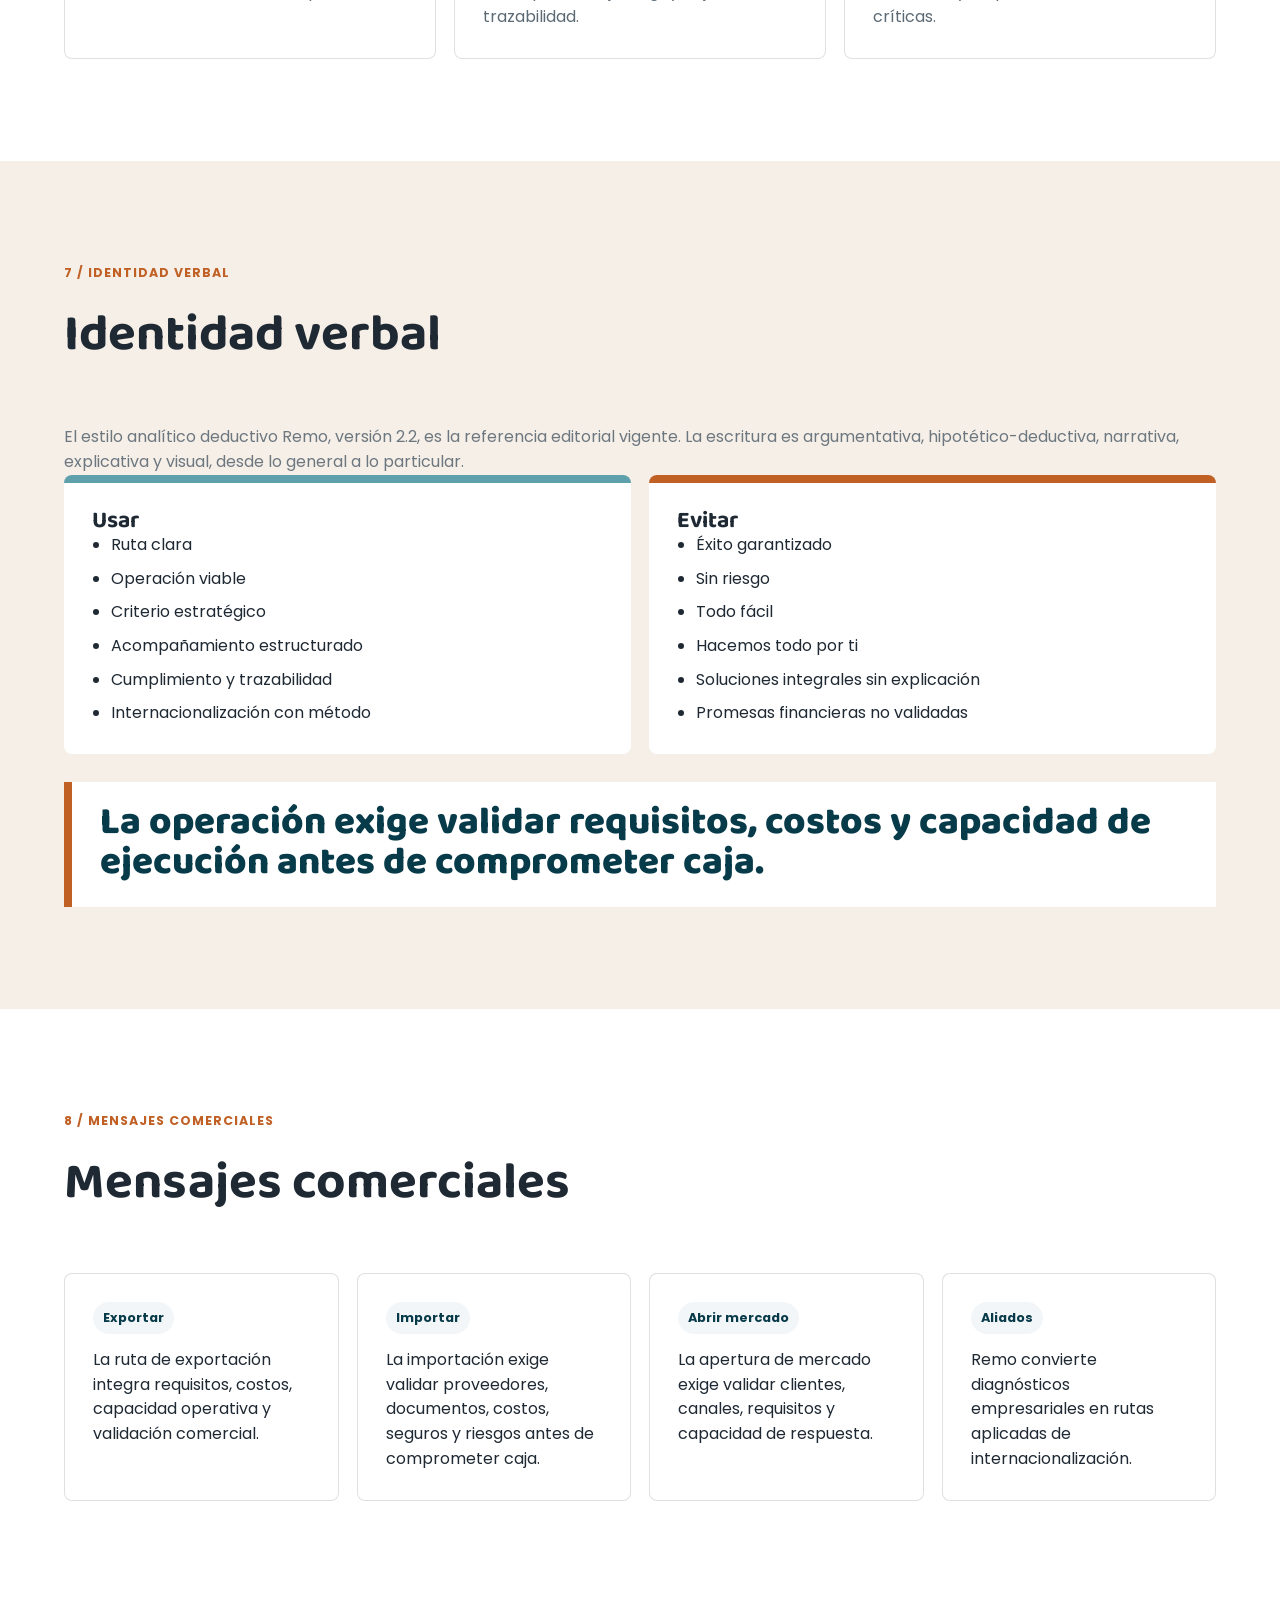
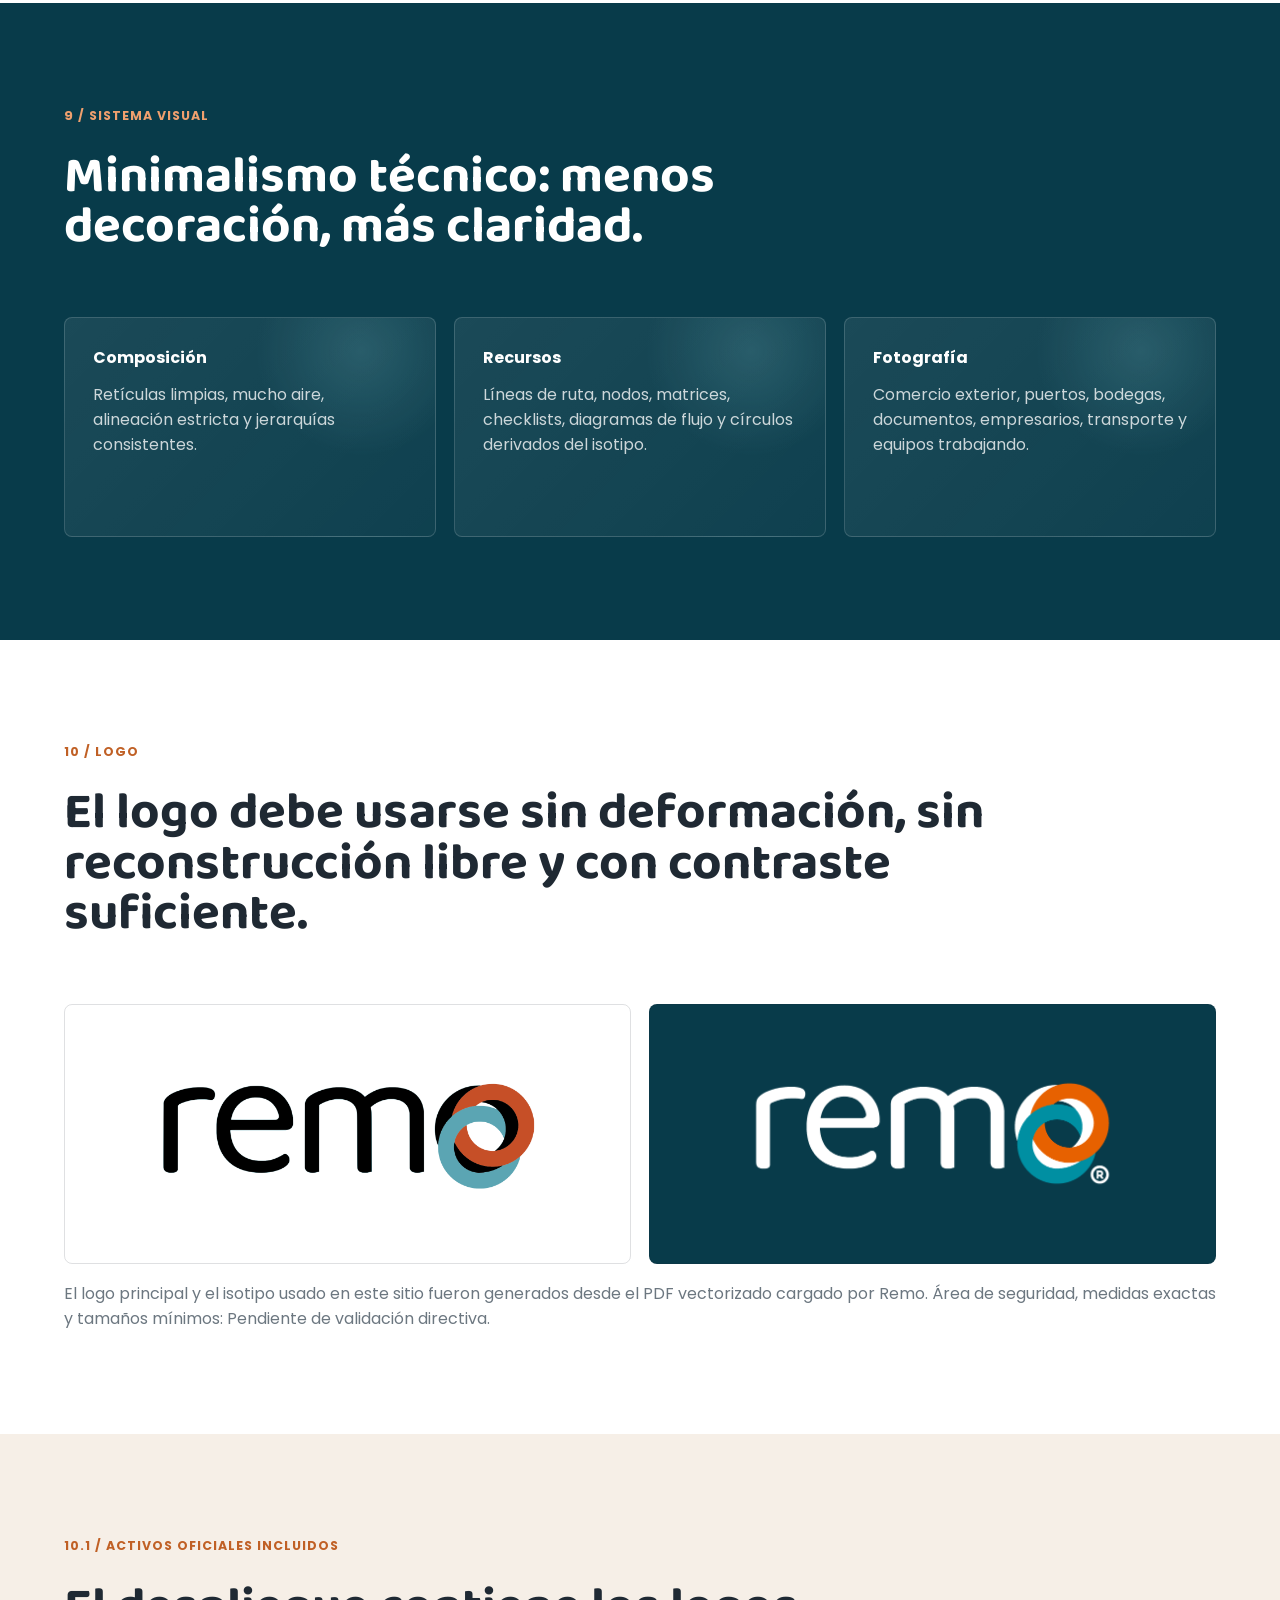
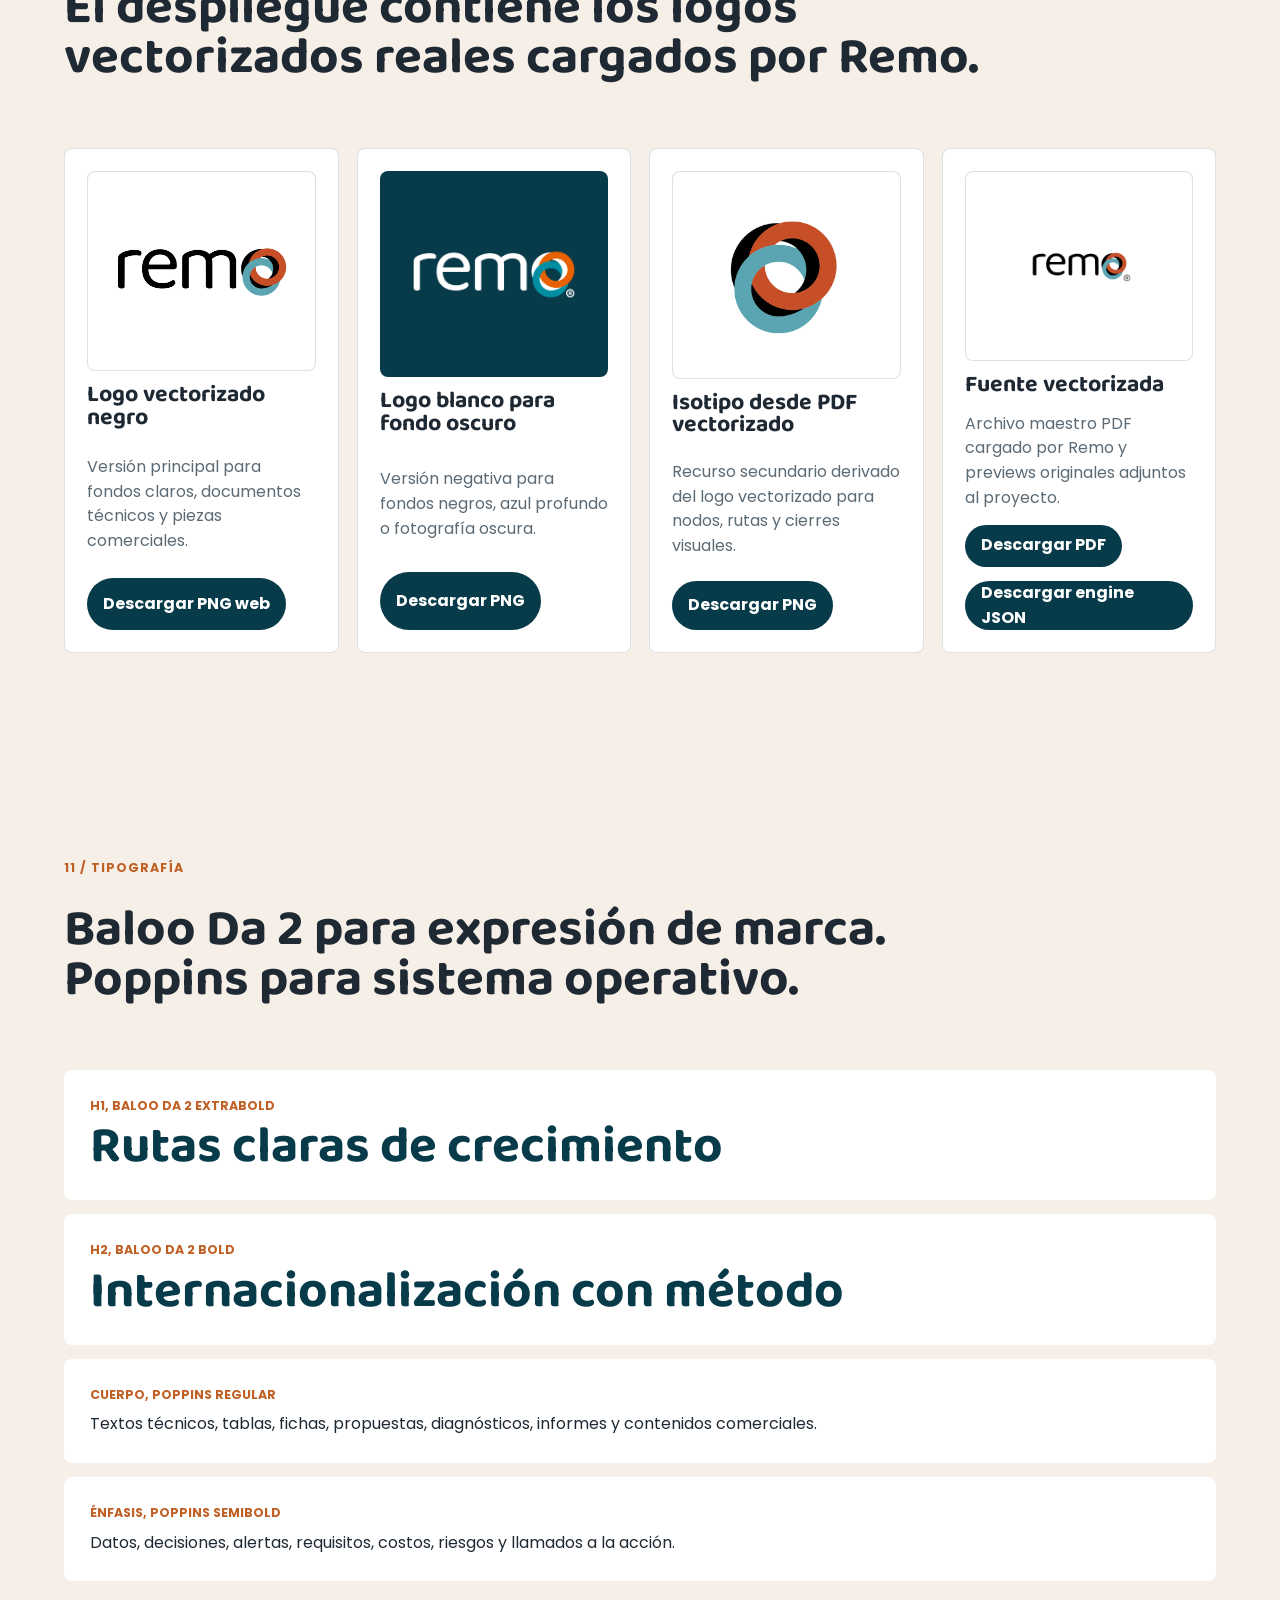
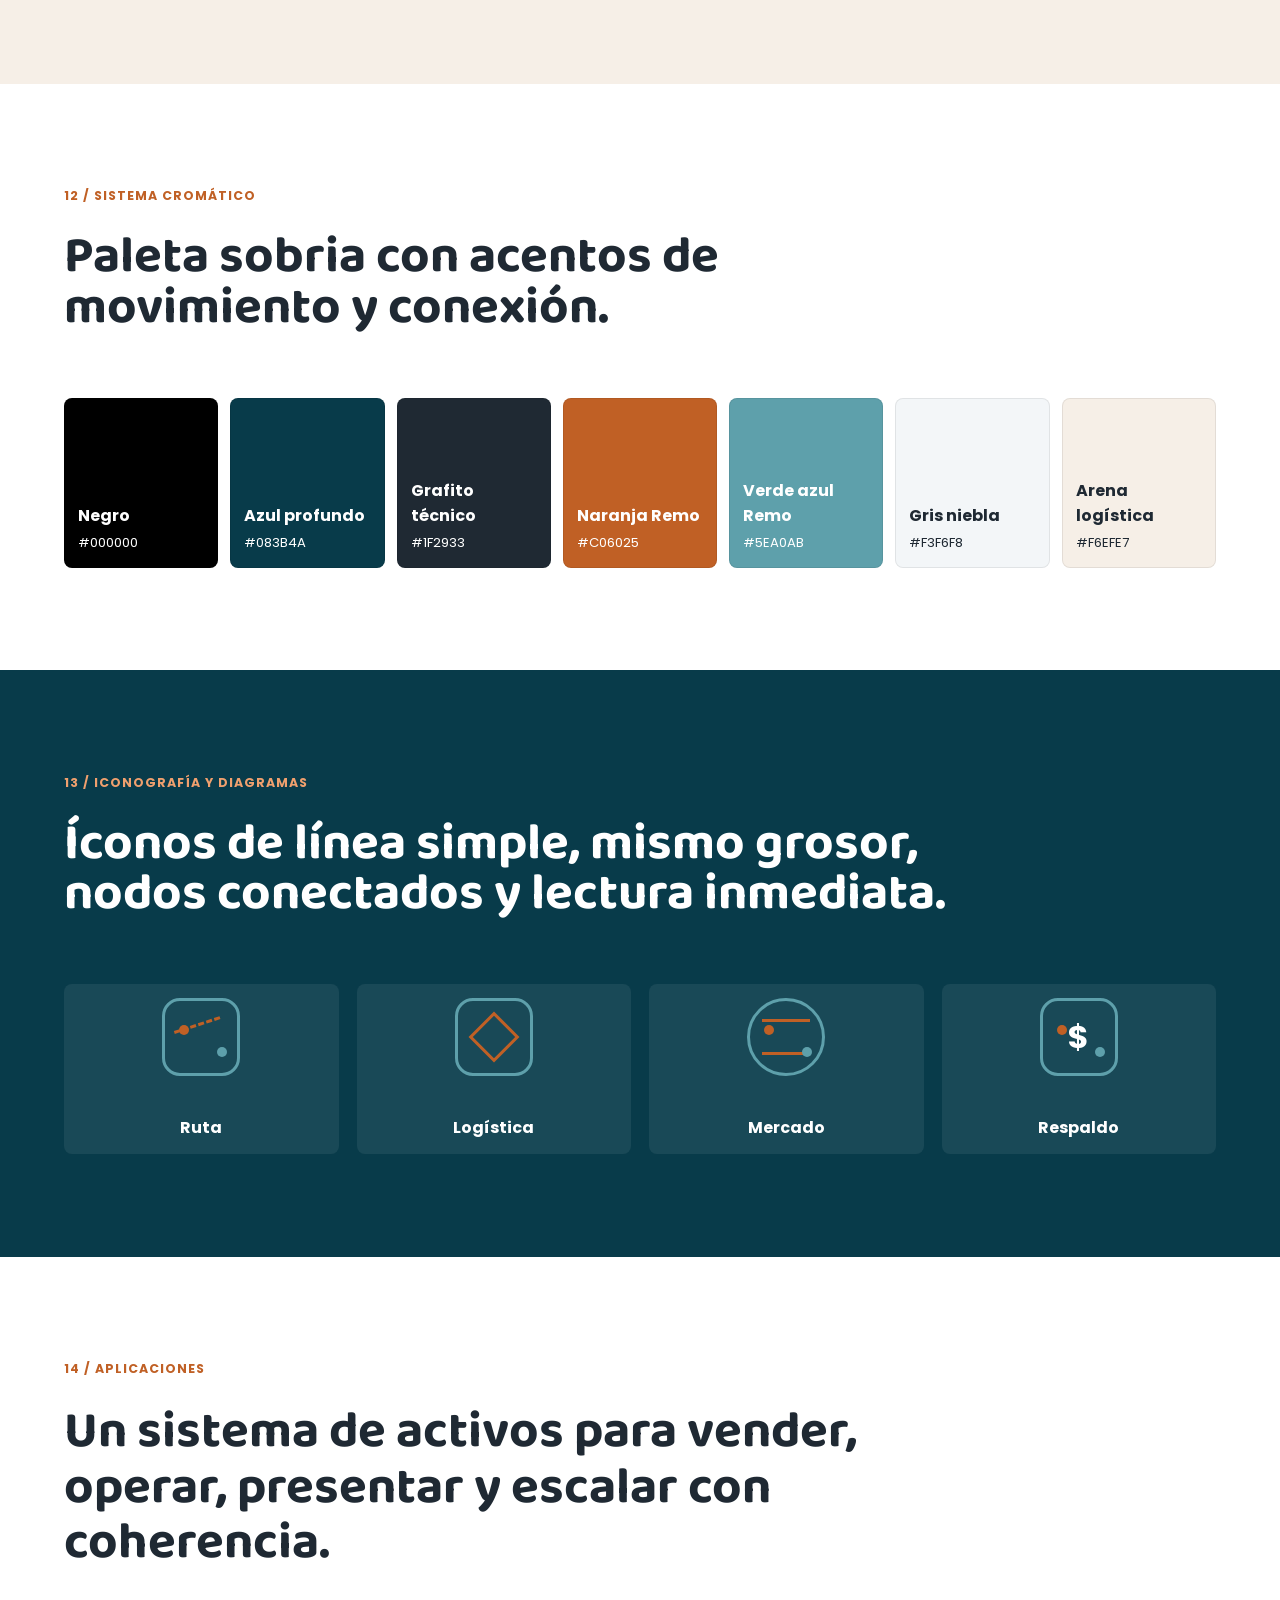
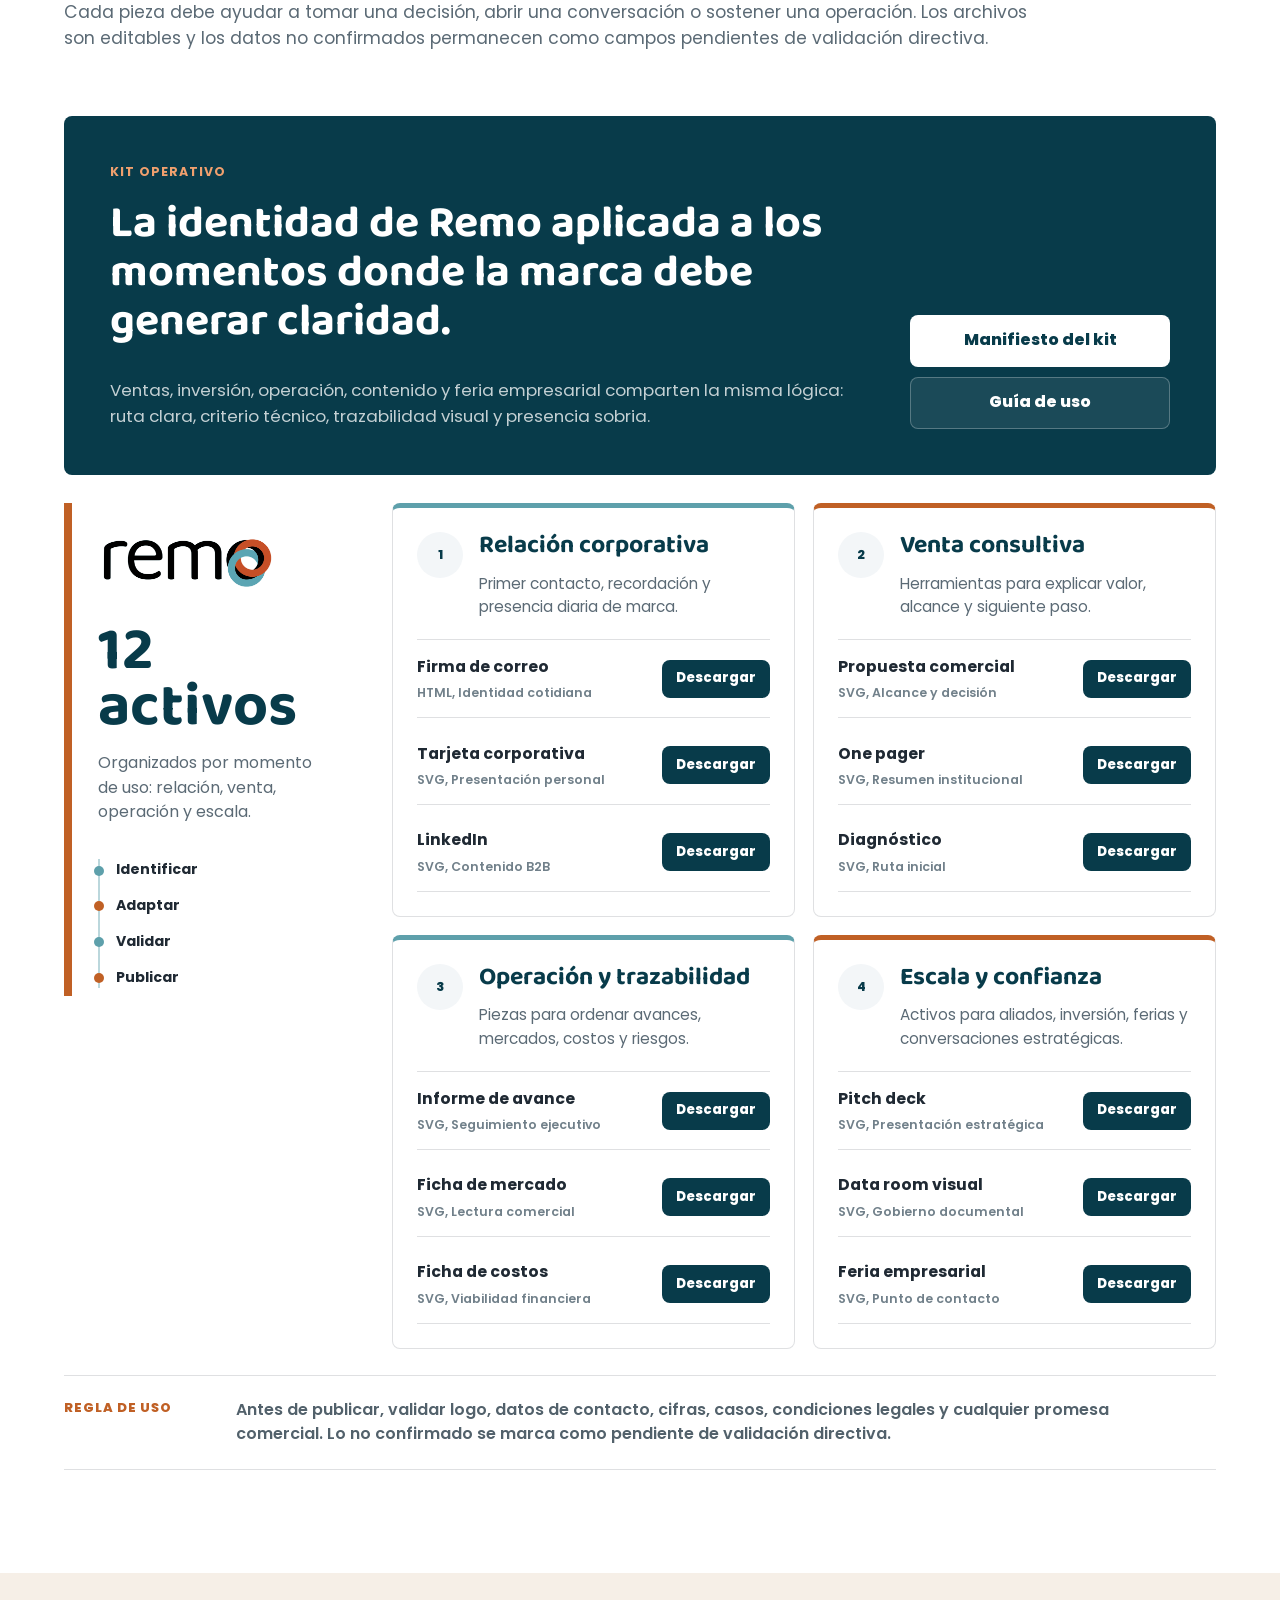
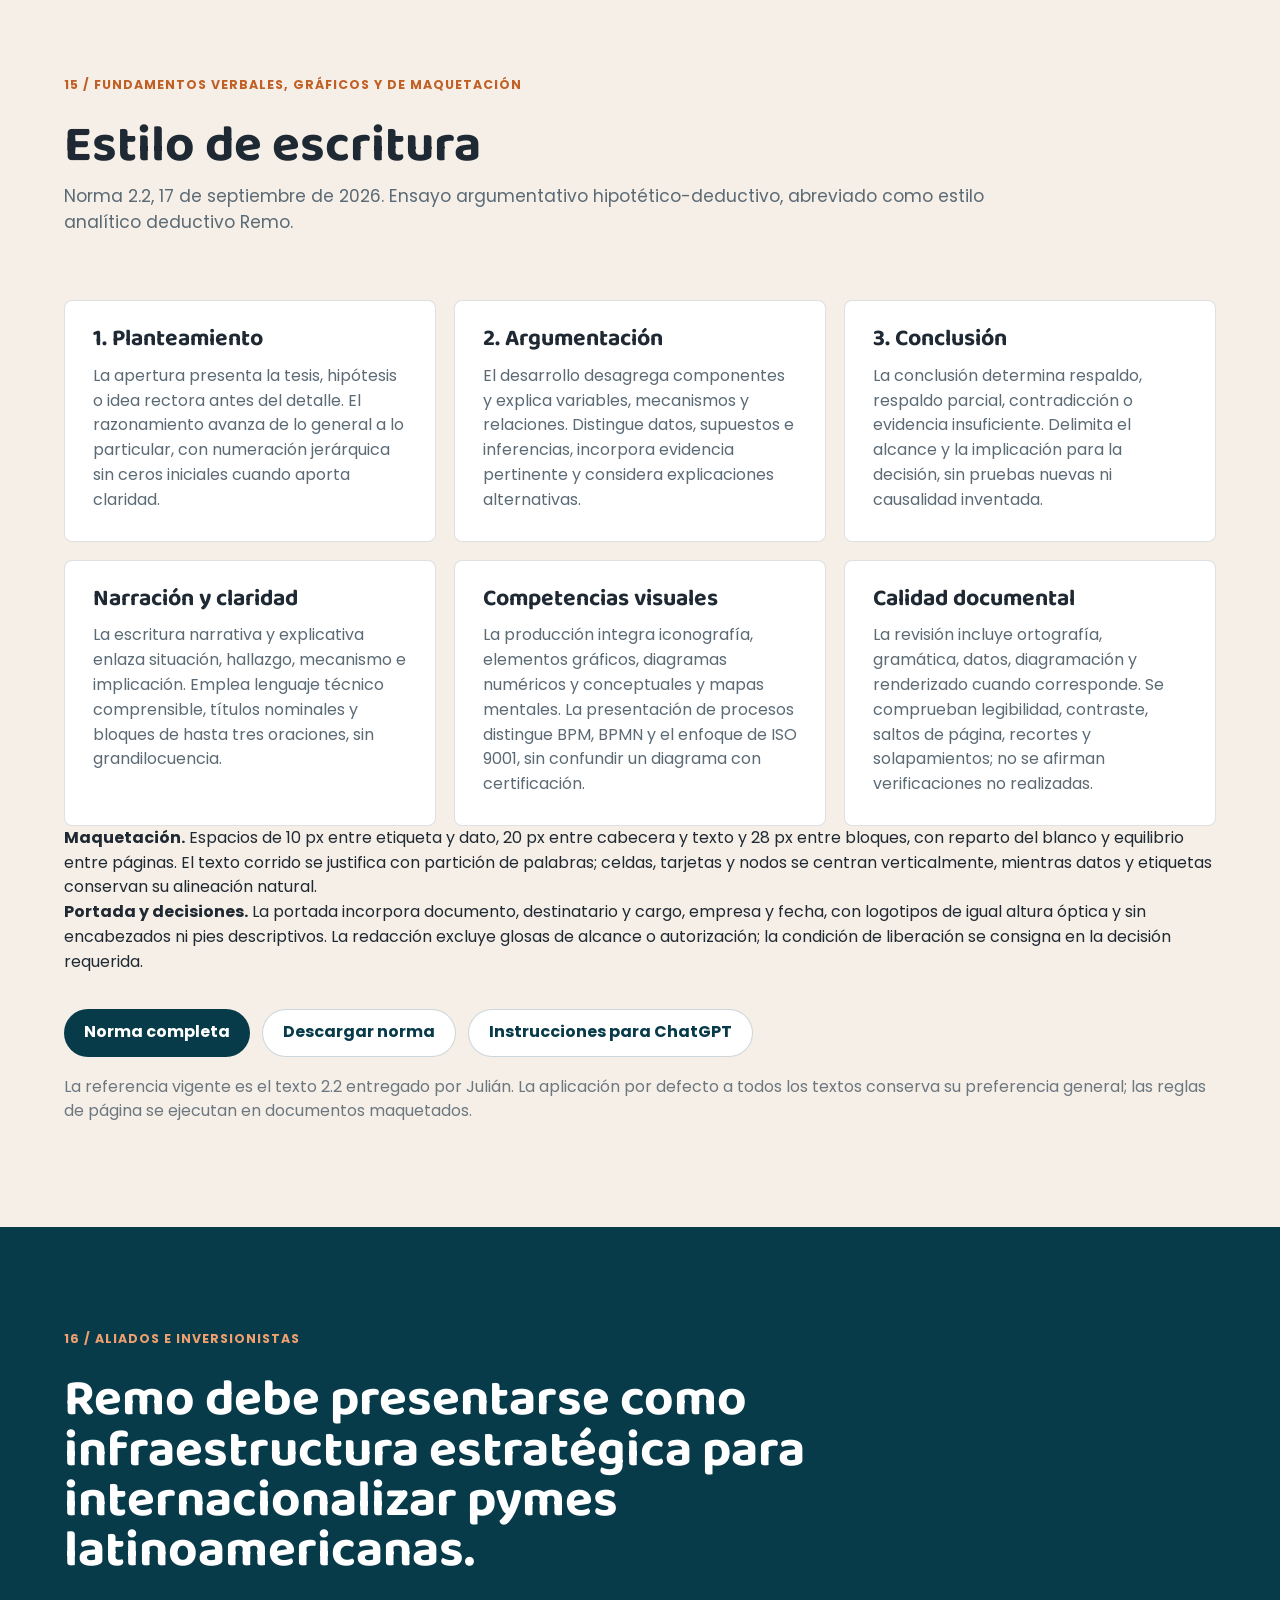
==== commit be95e2ac: "docs: sincronizar norma editorial 2.2 y reglas de maquetación Conserva íntegro el texto actualizado " ====
--- a/index.html
+++ b/index.html
@@ -20,7 +20,7 @@
           <a href="#estrategia">Estrategia</a>
           <a href="#visual">Visual</a>
           <a href="#verbal">Verbal</a>
-          <a href="#estilo-de-escritura">Estilo Julián Restrepo</a>
+          <a href="#estilo-de-escritura">Estilo de escritura</a>
           <a href="#gobernanza">Gobernanza</a>
           <a href="#aplicaciones">Assets</a>
         </div>
@@ -193,7 +193,7 @@
           <p class="kicker">7 / Identidad verbal</p>
           <h2>Identidad verbal</h2>
         </div>
-        <p class="note">El <a href="#estilo-de-escritura">Estilo Julián Restrepo</a>, versión 2.1, rige todos los textos y piezas. La escritura es argumentativa, hipotético-deductiva, narrativa, explicativa y visual, desde lo general a lo particular.</p>
+        <p class="note">El <a href="#estilo-de-escritura">estilo analítico deductivo Remo</a>, versión 2.2, es la referencia editorial vigente. La escritura es argumentativa, hipotético-deductiva, narrativa, explicativa y visual, desde lo general a lo particular.</p>
         <div class="dos-donts">
           <article>
             <h3>Usar</h3>
@@ -253,7 +253,7 @@
         </div>
         <div class="logo-demo">
           <div class="logo-panel light"><img src="assets/remo-logo-vectorizado-negro.png" alt="Logo vectorizado Remo sobre fondo claro"></div>
-          <div class="logo-panel dark-panel"><img src="assets/remo-logo-oficial-blanco.png" alt="Logo oficial Remo blanco"></div>
+          <div class="logo-panel dark"><img src="assets/remo-logo-oficial-blanco.png" alt="Logo oficial Remo blanco"></div>
         </div>
         <p class="note">El logo principal y el isotipo usado en este sitio fueron generados desde el PDF vectorizado cargado por Remo. Área de seguridad, medidas exactas y tamaños mínimos: Pendiente de validación directiva.</p>
       </section>
@@ -445,9 +445,9 @@
 
       <section class="section sand" id="editorial">
         <div class="section-head" id="estilo-de-escritura">
-          <p class="kicker">15 / Fundamentos verbales y gráficos</p>
-          <h2>Estilo Julián Restrepo</h2>
-          <p class="section-lead">Norma 2.1, 17 de septiembre de 2026. Escritura argumentativa hipotético-deductiva, narrativa, explicativa y visual para todos los textos y piezas de Remo y Profe Financiero.</p>
+          <p class="kicker">15 / Fundamentos verbales, gráficos y de maquetación</p>
+          <h2>Estilo de escritura</h2>
+          <p class="section-lead">Norma 2.2, 17 de septiembre de 2026. Ensayo argumentativo hipotético-deductivo, abreviado como estilo analítico deductivo Remo.</p>
         </div>
         <div class="editorial-grid">
           <article><h3>1. Planteamiento</h3><p>La apertura presenta la tesis, hipótesis o idea rectora antes del detalle. El razonamiento avanza de lo general a lo particular, con numeración jerárquica sin ceros iniciales cuando aporta claridad.</p></article>
@@ -457,12 +457,14 @@
           <article><h3>Competencias visuales</h3><p>La producción integra iconografía, elementos gráficos, diagramas numéricos y conceptuales y mapas mentales. La presentación de procesos distingue BPM, BPMN y el enfoque de ISO 9001, sin confundir un diagrama con certificación.</p></article>
           <article><h3>Calidad documental</h3><p>La revisión incluye ortografía, gramática, datos, diagramación y renderizado cuando corresponde. Se comprueban legibilidad, contraste, saltos de página, recortes y solapamientos; no se afirman verificaciones no realizadas.</p></article>
         </div>
+        <p><strong>Maquetación.</strong> Espacios de 10 px entre etiqueta y dato, 20 px entre cabecera y texto y 28 px entre bloques, con reparto del blanco y equilibrio entre páginas. El texto corrido se justifica con partición de palabras; celdas, tarjetas y nodos se centran verticalmente, mientras datos y etiquetas conservan su alineación natural.</p>
+        <p><strong>Portada y decisiones.</strong> La portada incorpora documento, destinatario y cargo, empresa y fecha, con logotipos de igual altura óptica y sin encabezados ni pies descriptivos. La redacción excluye glosas de alcance o autorización; la condición de liberación se consigna en la decisión requerida.</p>
         <div class="hero-actions">
           <a class="button primary" href="https://github.com/jurestrepo-wq/remo-brand-manual/blob/main/guidelines/estilo-de-escritura.md">Norma completa</a>
           <a class="button secondary" href="guidelines/estilo-de-escritura.md" download>Descargar norma</a>
           <a class="button secondary" href="guidelines/instrucciones-chatgpt.md">Instrucciones para ChatGPT</a>
         </div>
-        <p class="note">La norma 2.1 sustituye la restricción corporativa de la versión 1.2 y prevalece sobre ejemplos anteriores incompatibles. Los tres momentos se integran naturalmente en textos breves, sin hipótesis artificiales ni encabezados innecesarios.</p>
+        <p class="note">La referencia vigente es el texto 2.2 entregado por Julián. La aplicación por defecto a todos los textos conserva su preferencia general; las reglas de página se ejecutan en documentos maquetados.</p>
       </section>
 
       <section class="section dark" id="aliados">
@@ -487,7 +489,7 @@
           <label><input type="checkbox"> Mensaje sin promesas absolutas</label>
           <label><input type="checkbox"> Dato no validado marcado como pendiente</label>
           <label><input type="checkbox"> Archivo nombrado y versionado correctamente</label>
-          <label><input type="checkbox"> Lista de revisión del Estilo Julián Restrepo 2.1 aplicada</label>
+          <label><input type="checkbox"> Lista de revisión editorial y de maquetación 2.2 aplicada</label>
         </div>
       </section>
 
@@ -528,7 +530,7 @@
           <p><strong>Claim:</strong> Internacionalización con estrategia, operación y respaldo.</p>
           <p><strong>CTA:</strong> Agenda un diagnóstico de internacionalización.</p>
           <p><strong>Regla:</strong> Si un dato no está confirmado, no se inventa. Se marca como pendiente de validación directiva.</p>
-          <p><strong>Estilo:</strong> <a href="#estilo-de-escritura">Estilo Julián Restrepo 2.1</a>, idea rectora, análisis y conclusión, con claridad narrativa y visual.</p>
+          <p><strong>Estilo:</strong> <a href="#estilo-de-escritura">Estilo analítico deductivo Remo 2.2</a>, idea rectora, análisis y conclusión, con claridad narrativa y visual.</p>
         </div>
       </section>
     </main>
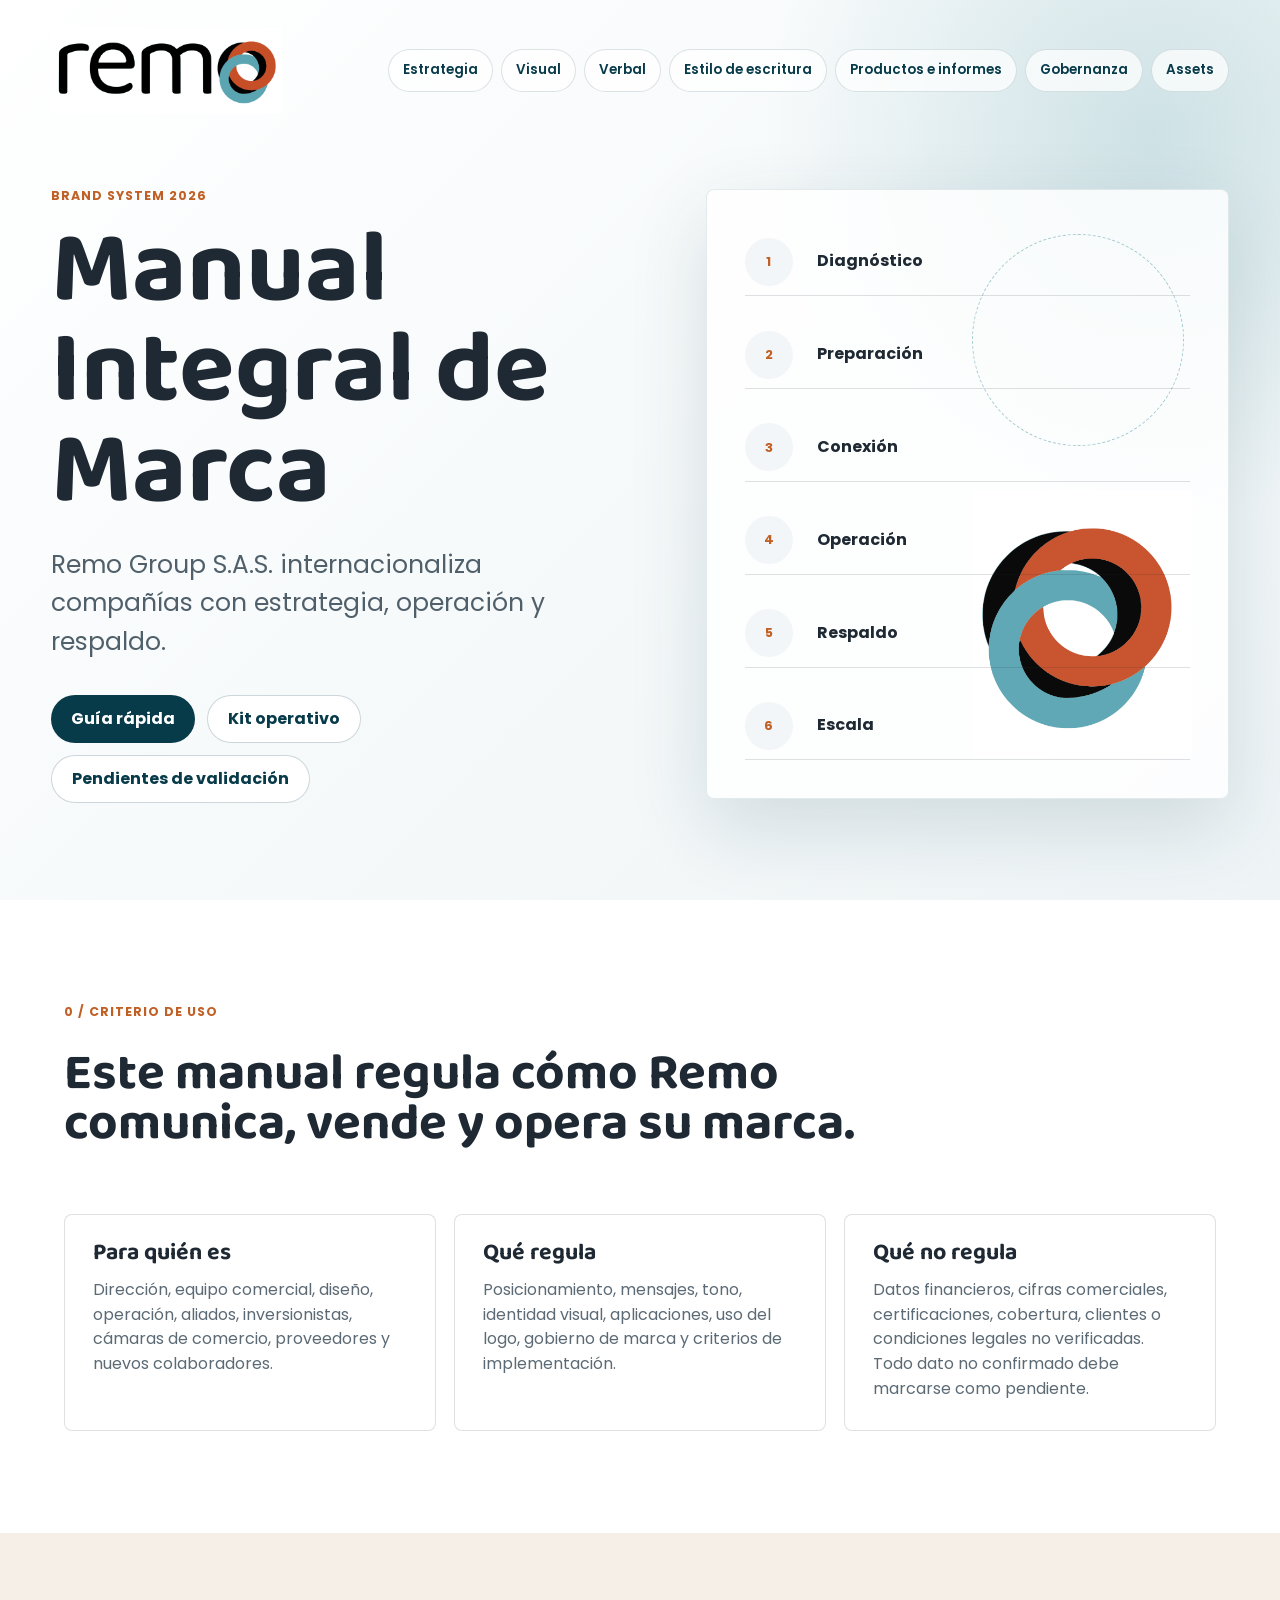
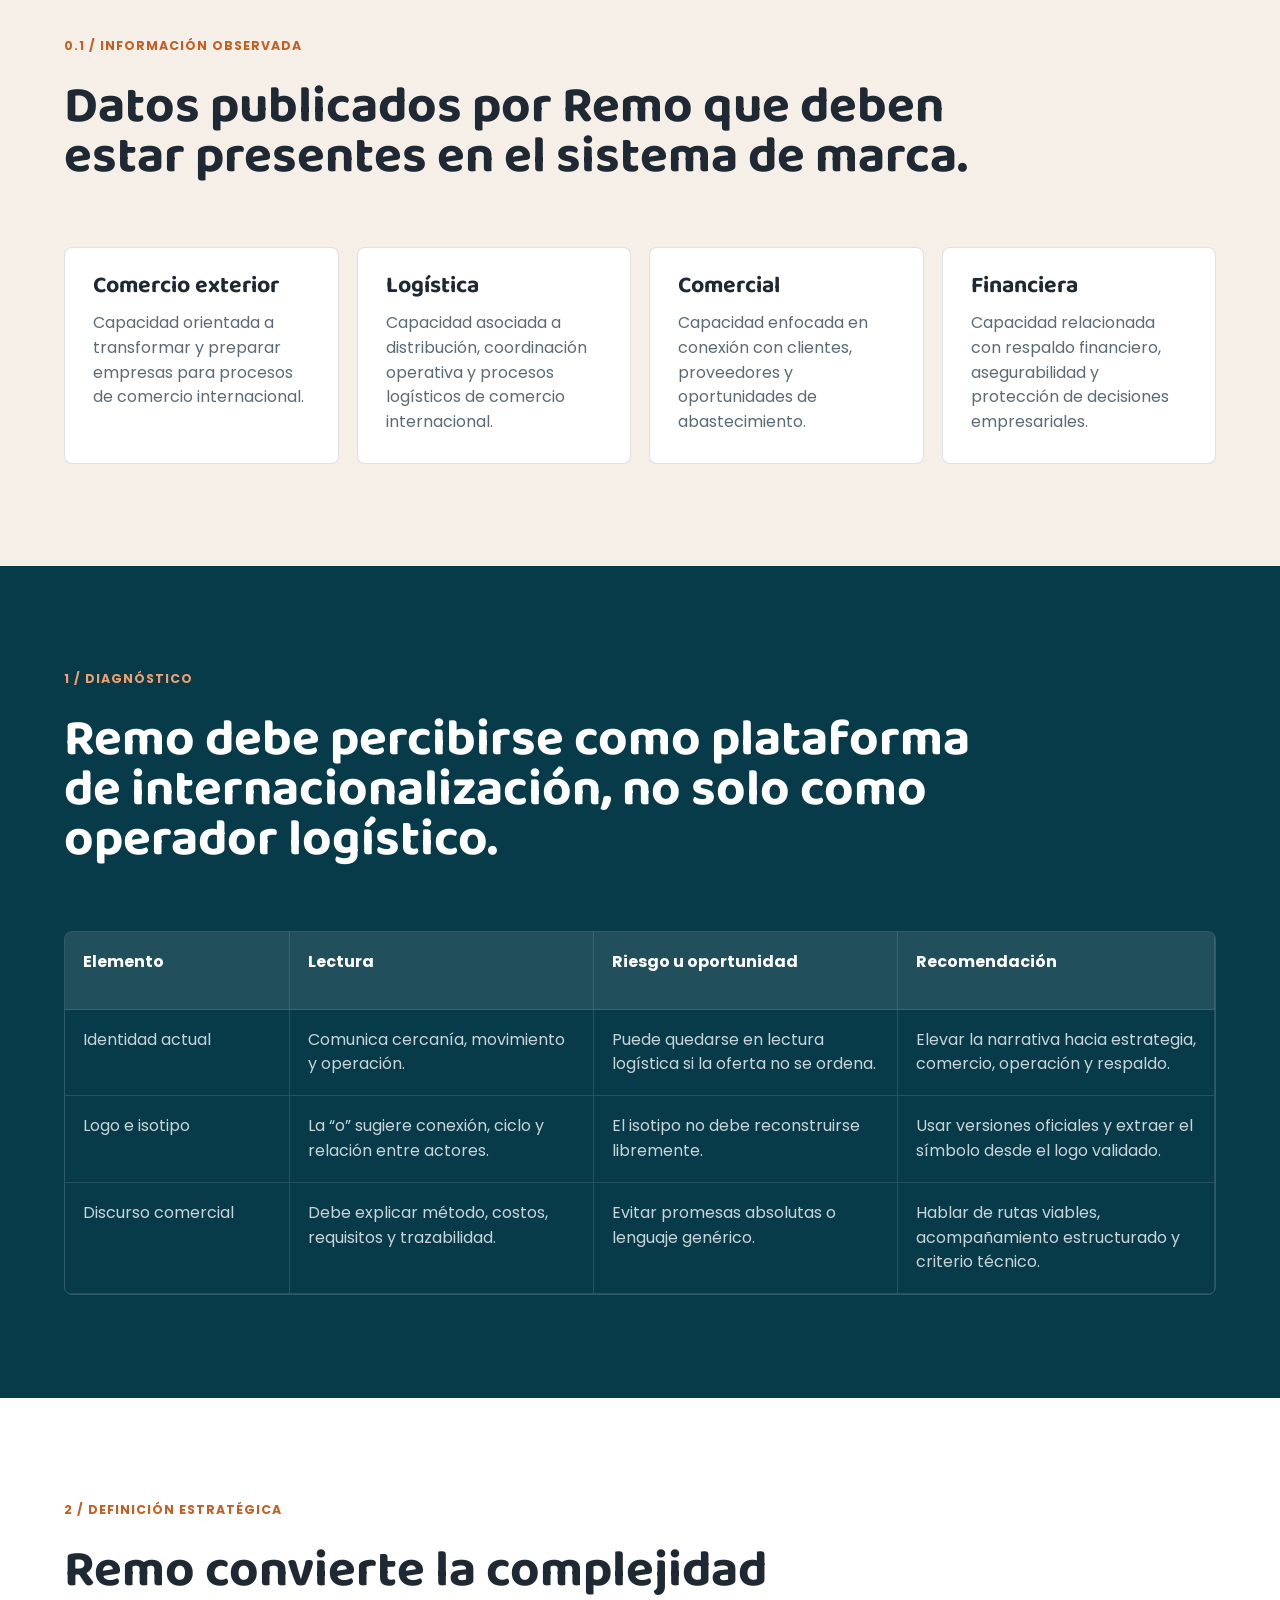
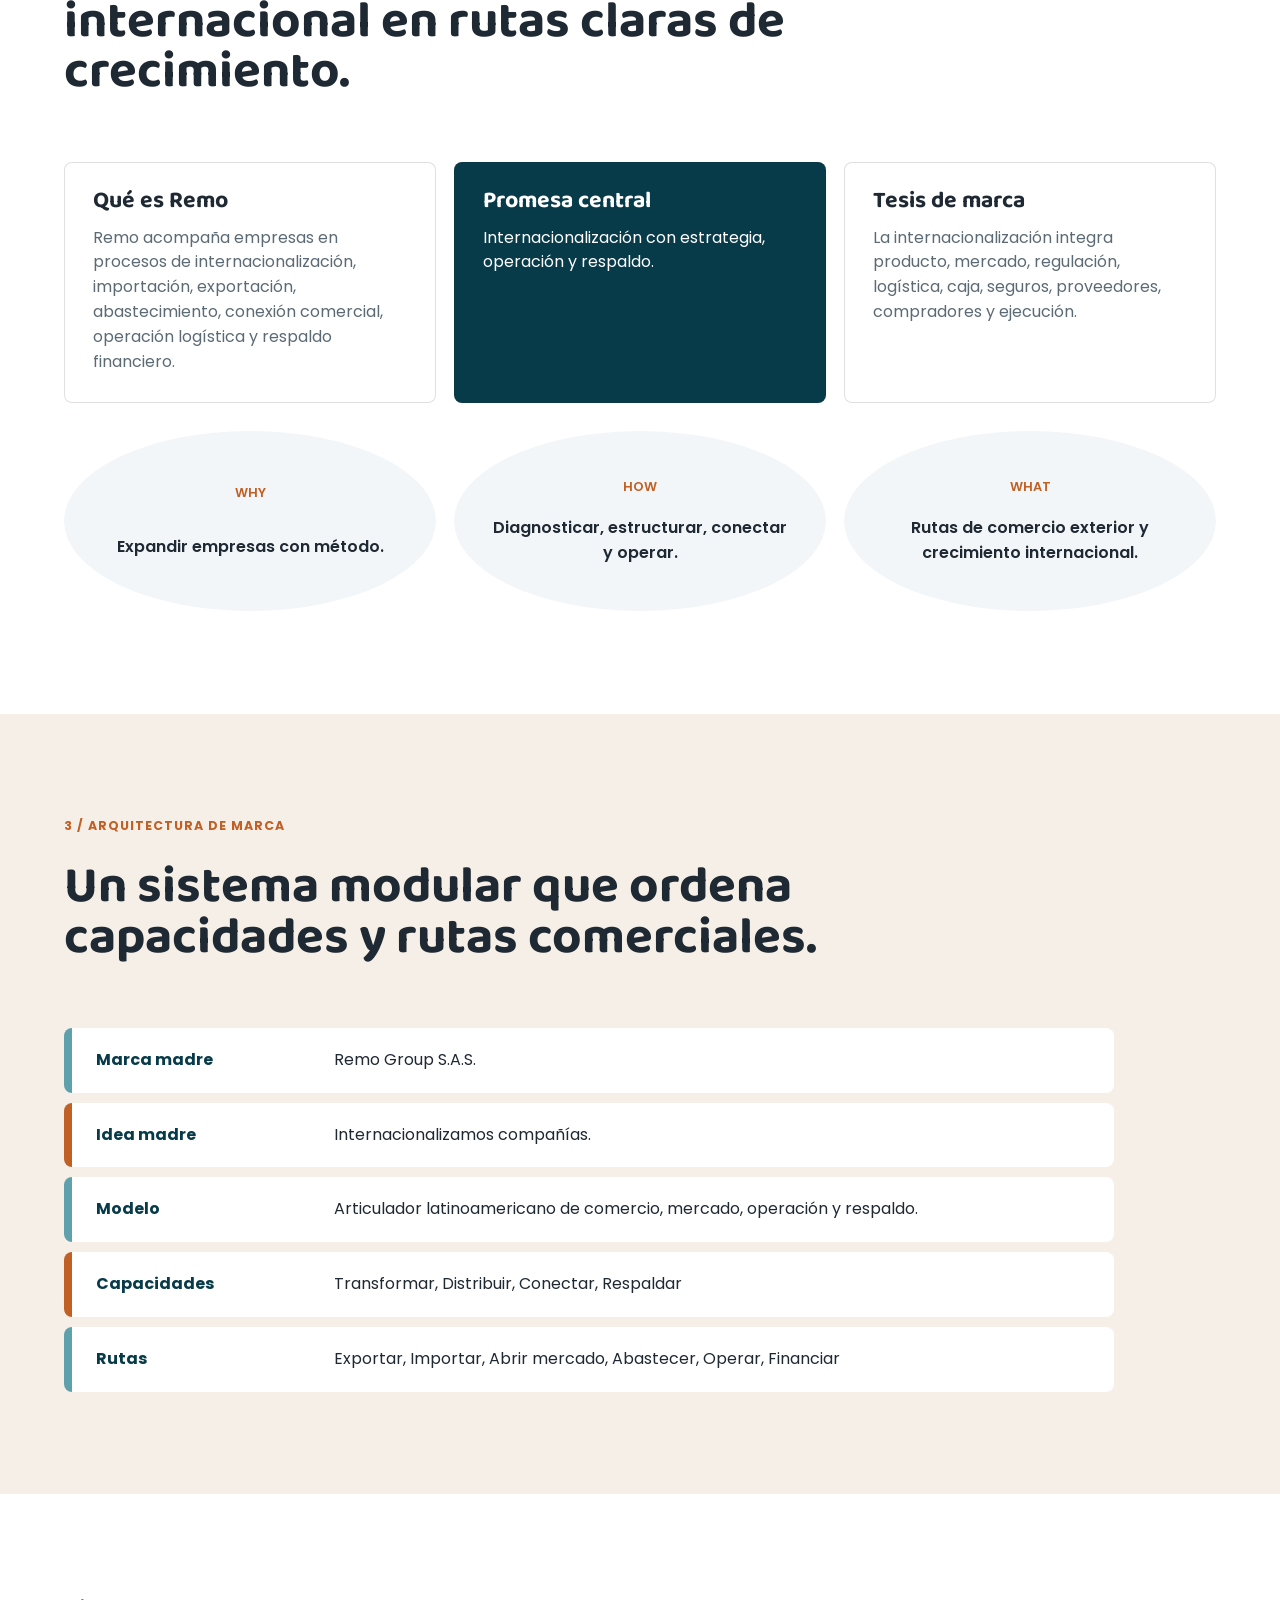
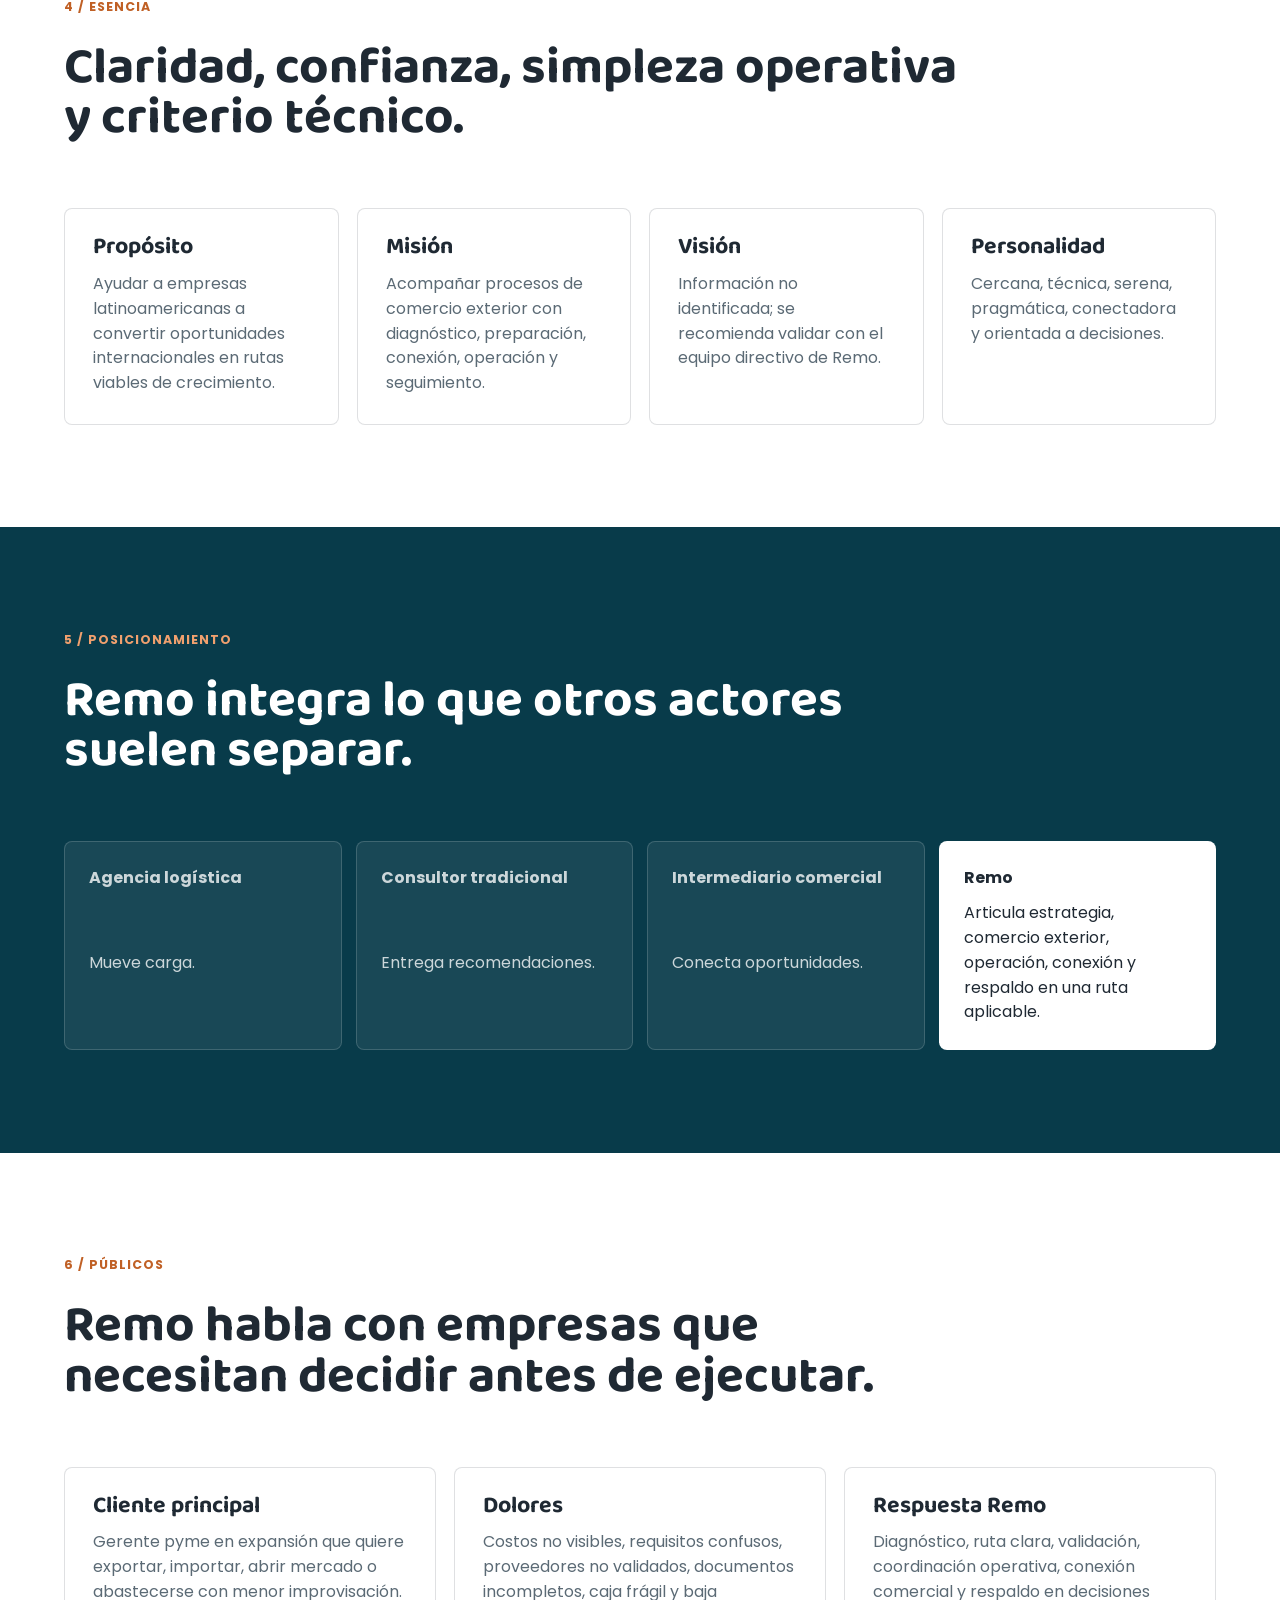
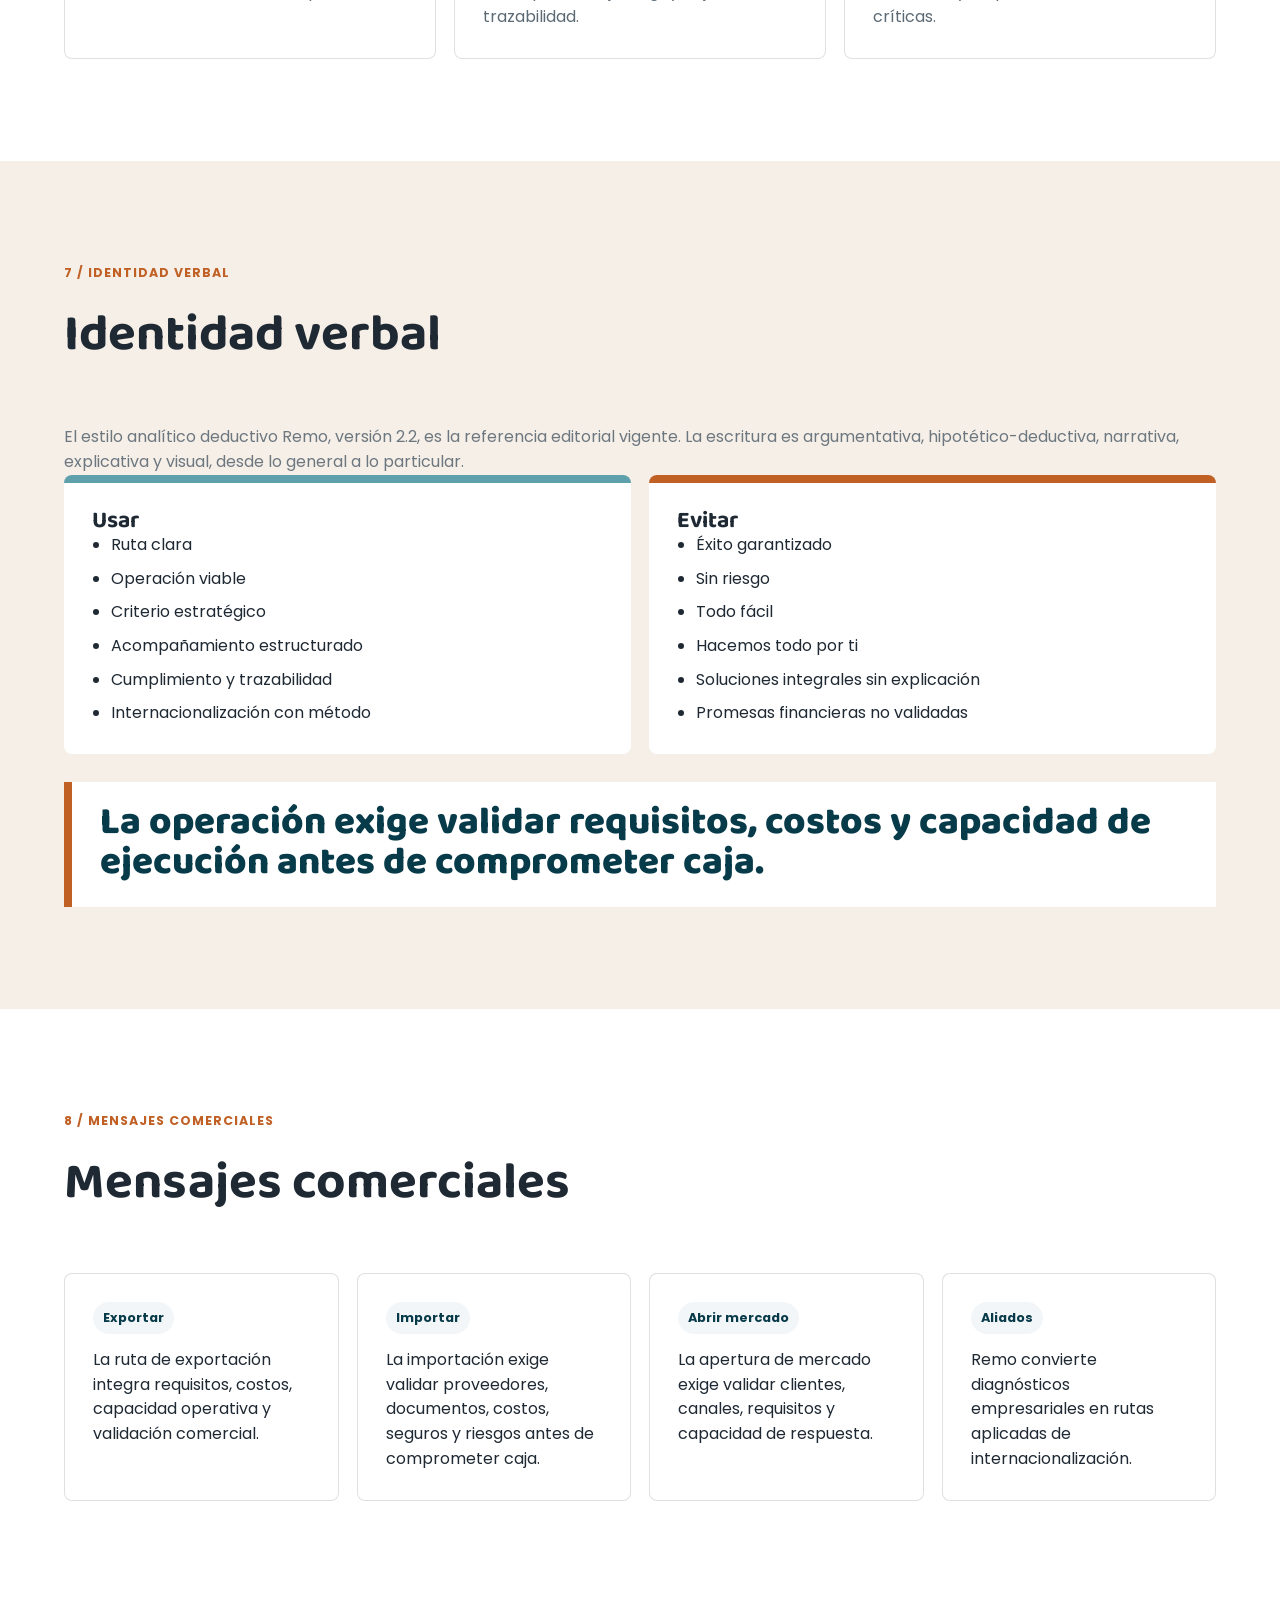
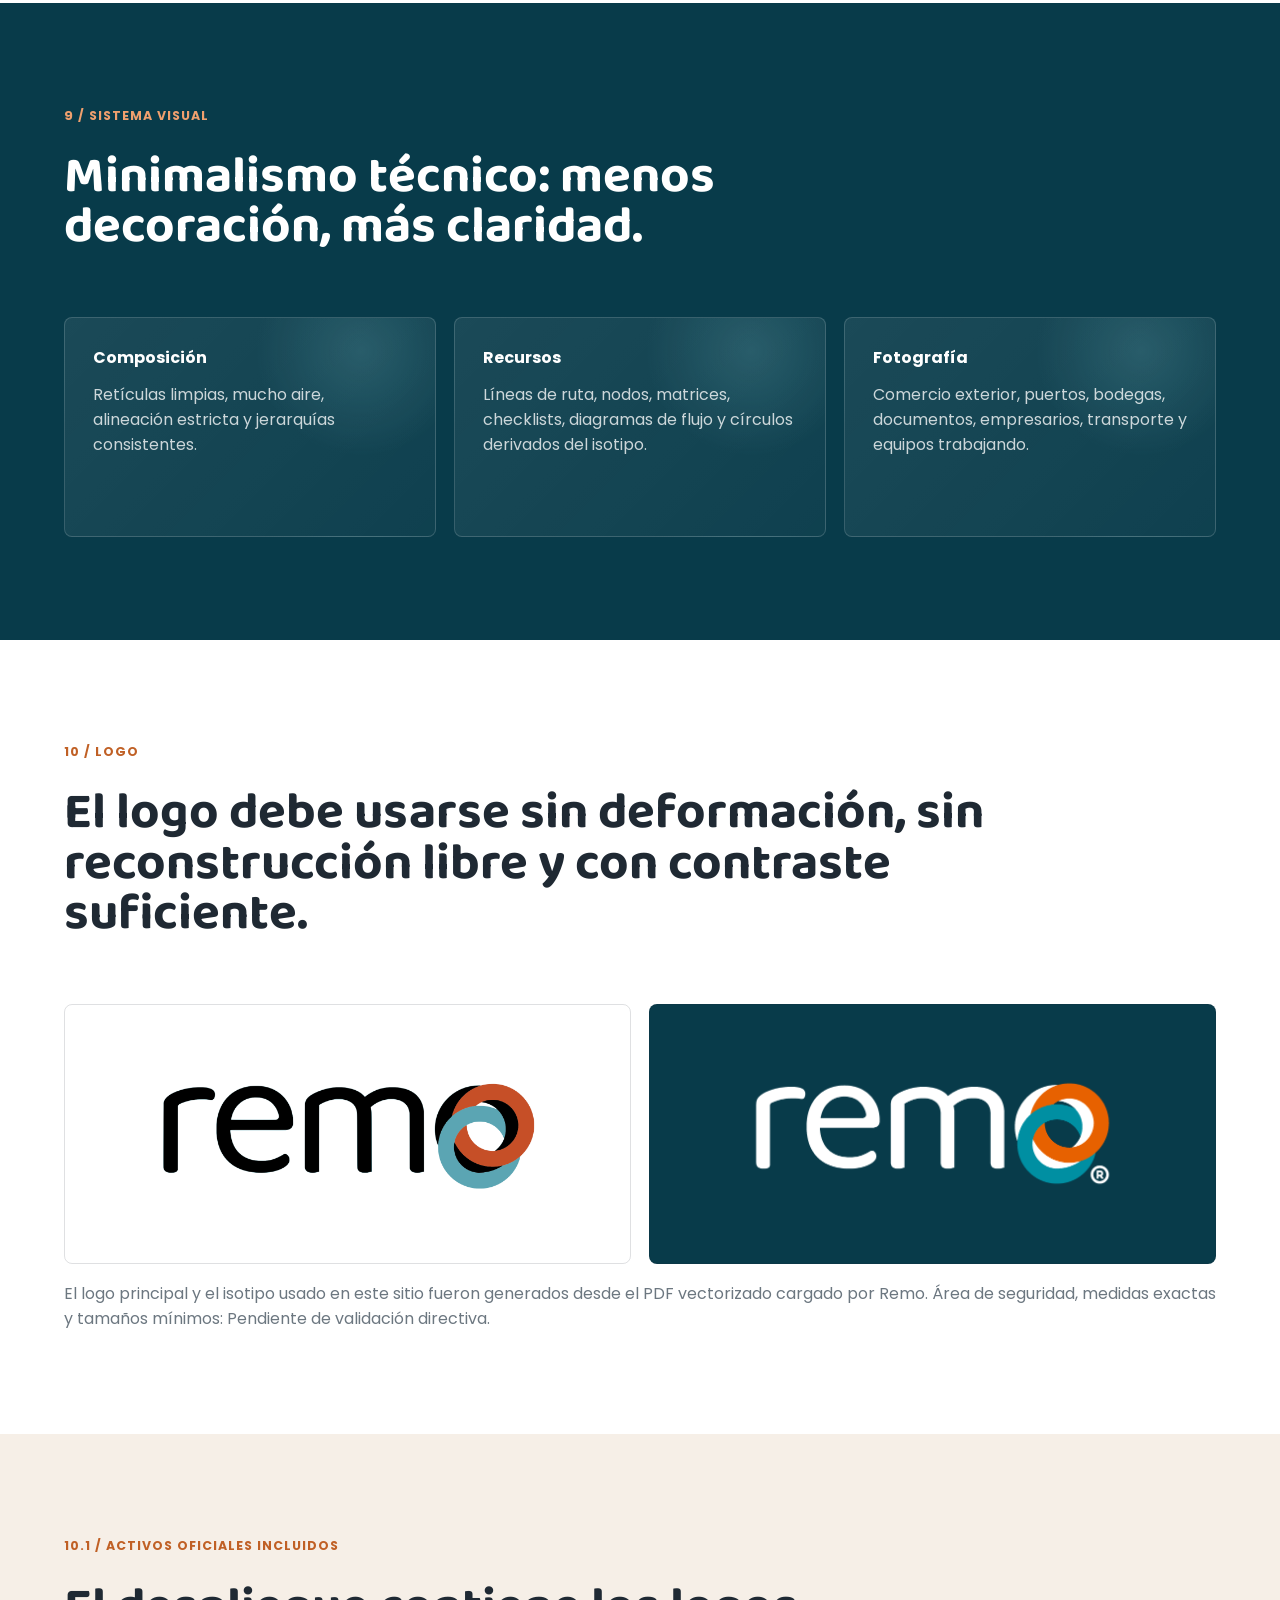
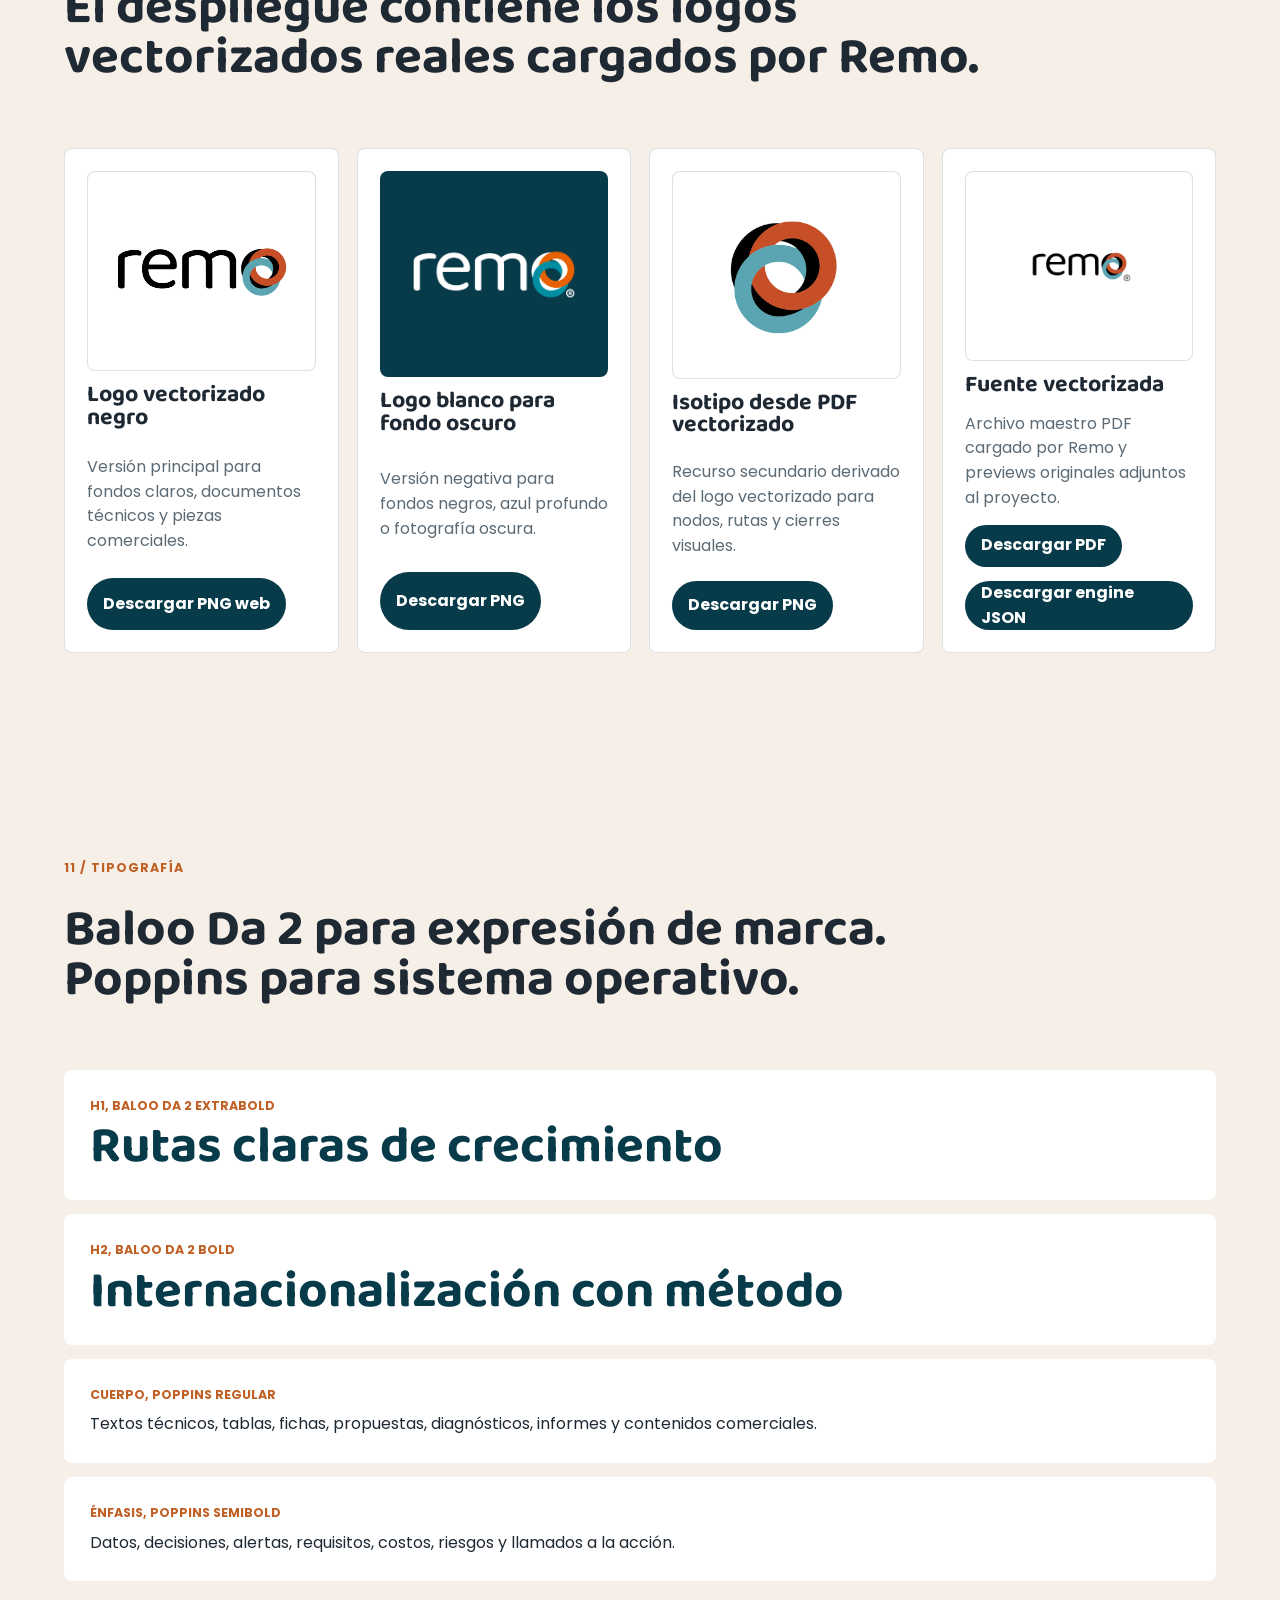
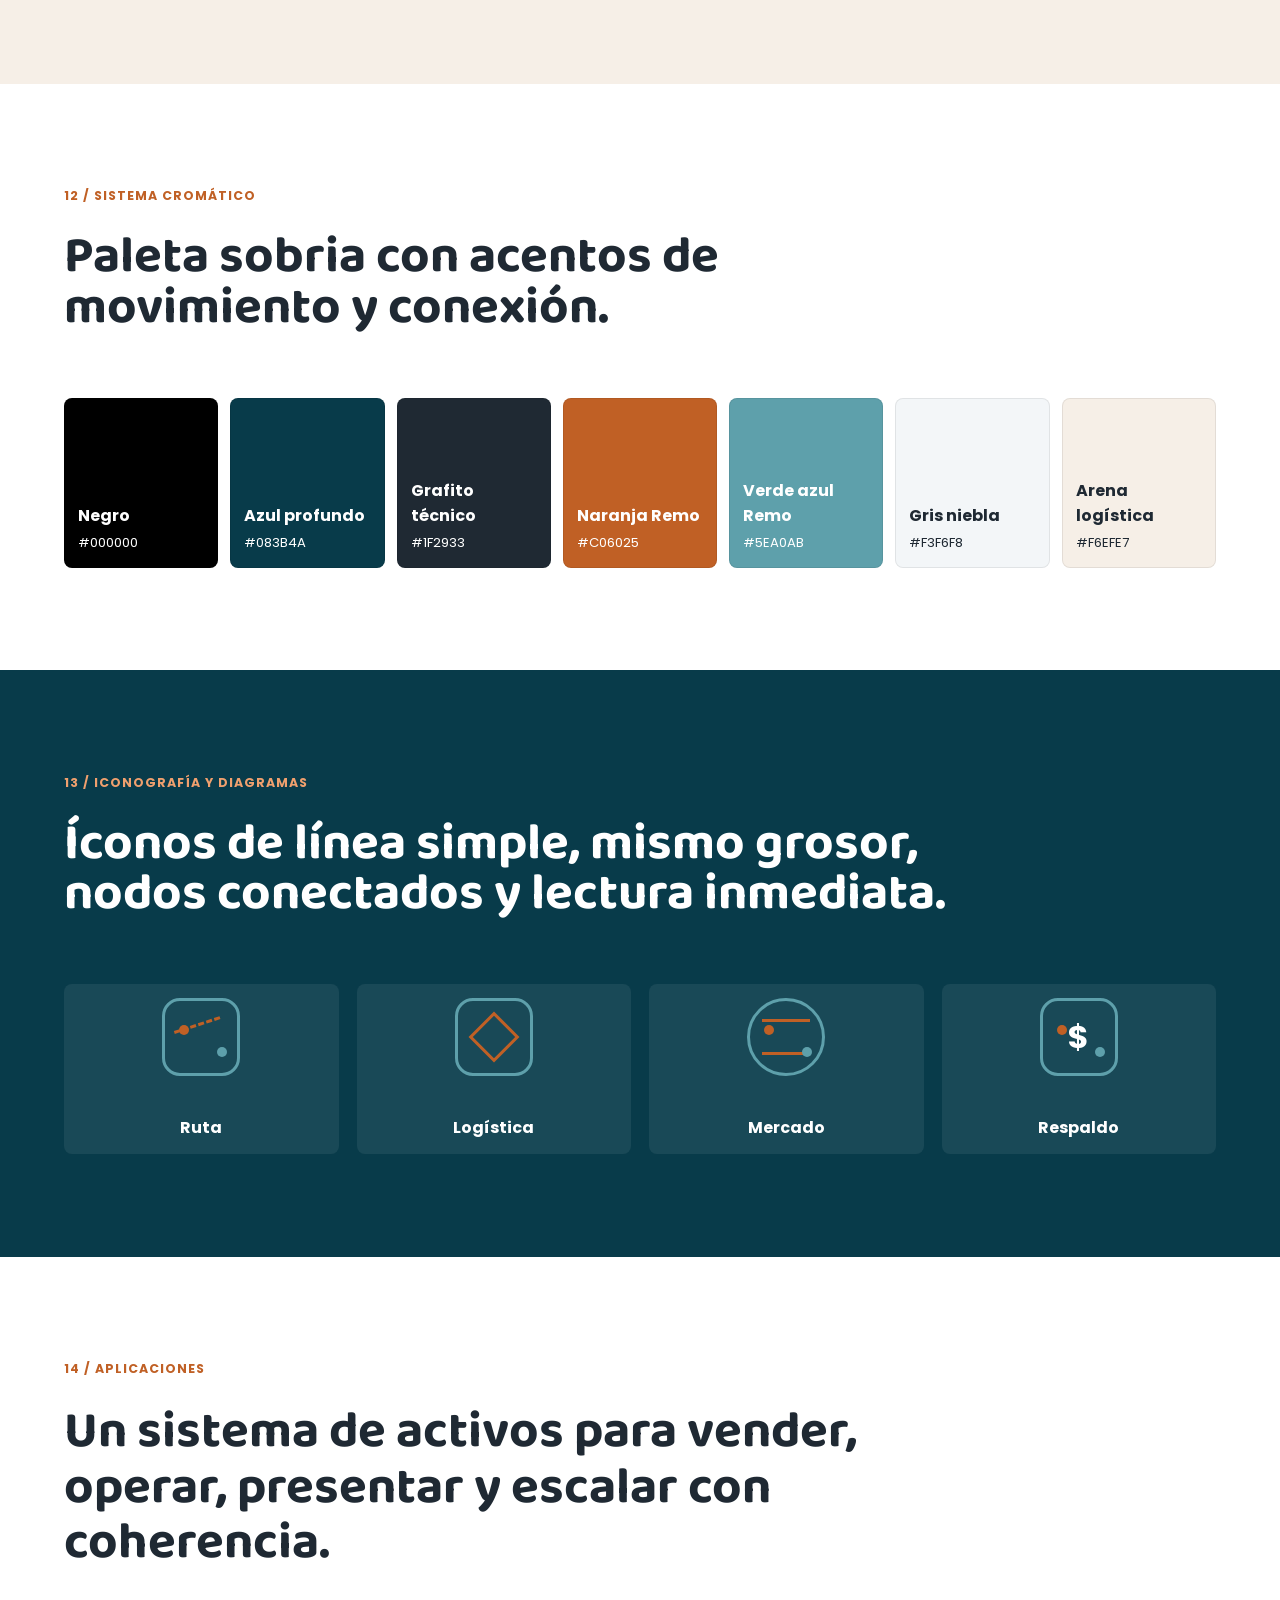
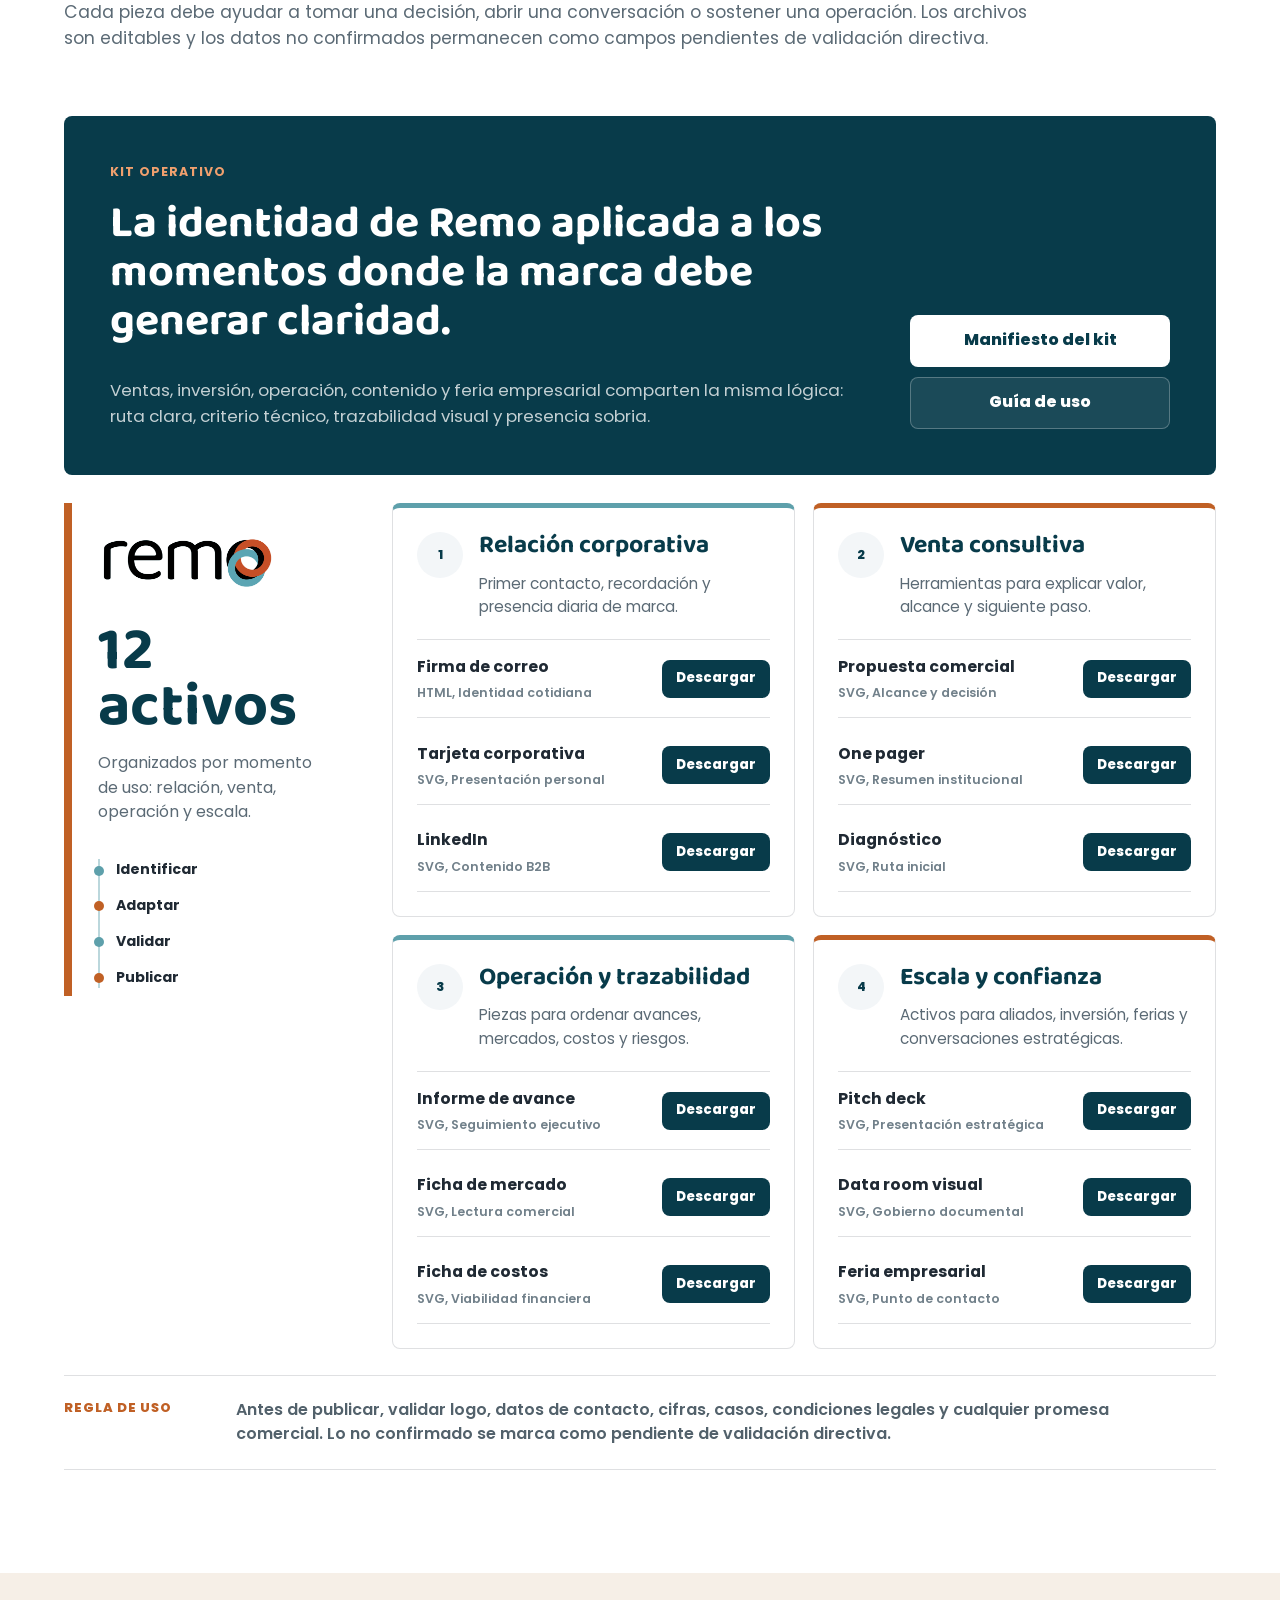
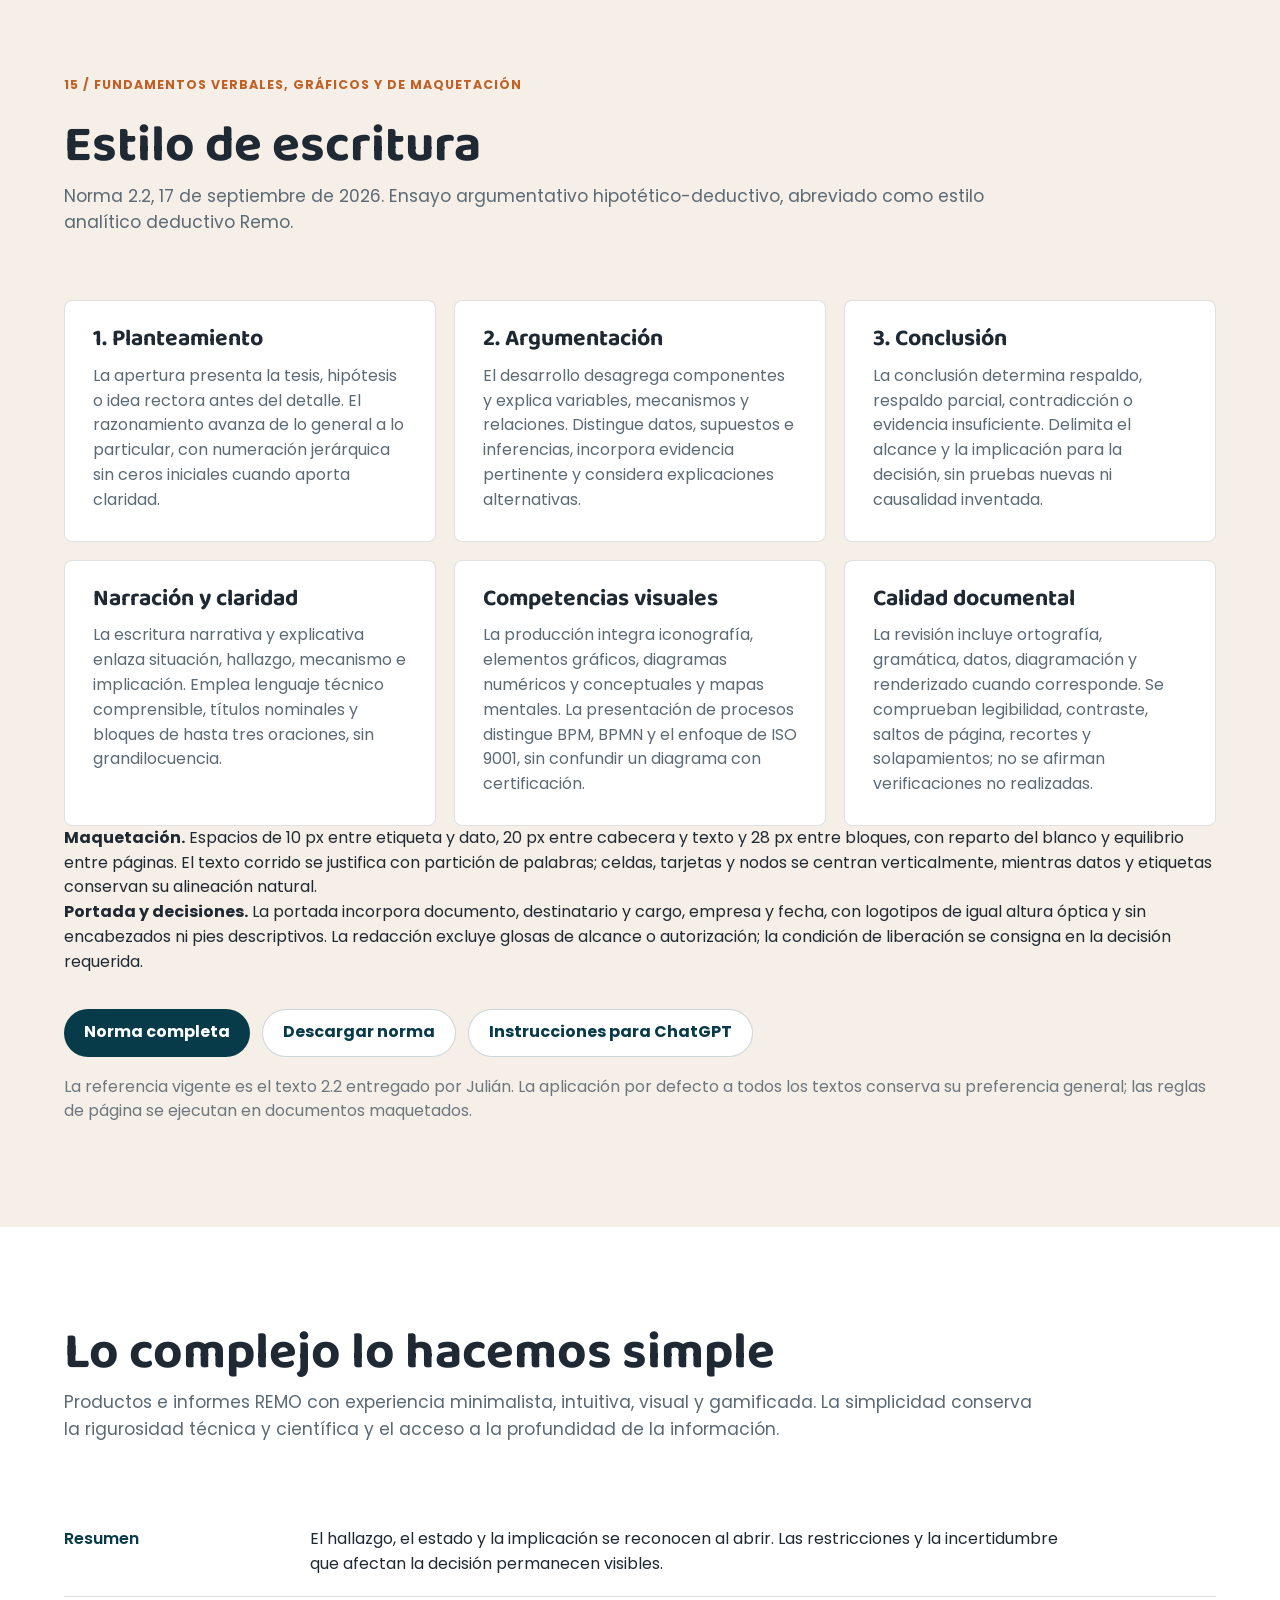
==== commit 63454617: "docs(brand): adopt simple gamified experience and rigorous visual PDF reports" ====
--- a/index.html
+++ b/index.html
@@ -21,6 +21,7 @@
           <a href="#visual">Visual</a>
           <a href="#verbal">Verbal</a>
           <a href="#estilo-de-escritura">Estilo de escritura</a>
+          <a href="#experiencia-productos-informes">Productos e informes</a>
           <a href="#gobernanza">Gobernanza</a>
           <a href="#aplicaciones">Assets</a>
         </div>
@@ -467,6 +468,25 @@
         <p class="note">La referencia vigente es el texto 2.2 entregado por Julián. La aplicación por defecto a todos los textos conserva su preferencia general; las reglas de página se ejecutan en documentos maquetados.</p>
       </section>
 
+      <section class="section experience-standard" id="experiencia-productos-informes">
+        <div class="section-head">
+          <h2>Lo complejo lo hacemos simple</h2>
+          <p class="section-lead">Productos e informes REMO con experiencia minimalista, intuitiva, visual y gamificada. La simplicidad conserva la rigurosidad técnica y científica y el acceso a la profundidad de la información.</p>
+        </div>
+        <dl class="experience-layers">
+          <div><dt>Resumen</dt><dd>El hallazgo, el estado y la implicación se reconocen al abrir. Las restricciones y la incertidumbre que afectan la decisión permanecen visibles.</dd></div>
+          <div><dt>Análisis</dt><dd>La exploración utiliza selección visual, comparaciones, mapas, diagramas y procesos. La guía es opcional y el progreso corresponde a resultados confirmados.</dd></div>
+          <div><dt>Evidencia</dt><dd>Las fuentes, la metodología, los supuestos, las fórmulas y los datos verificables están disponibles sin repetir la tarea.</dd></div>
+        </dl>
+        <h3>Informes visuales y exportación PDF</h3>
+        <p>Todo resultado de negocio debe poder entregarse en un PDF legible y gráfico, con iconografía informativa y diagramas pertinentes. La pantalla y el archivo conservan los mismos filtros, fuentes, unidades, fechas y cifras; los datos tabulares ofrecen CSV o XLSX cuando corresponde.</p>
+        <div class="hero-actions">
+          <a class="button primary" href="guidelines/experiencia-productos-informes.md">Norma de experiencia 1.0.0</a>
+          <a class="button secondary" href="guidelines/adopcion-experiencia-remo.md">Guía para desarrollos</a>
+        </div>
+        <p class="note">Vigencia documental del 4 de octubre de 2026. La adopción se verifica por producto mediante tareas, accesibilidad, integridad de datos y revisión de las exportaciones.</p>
+      </section>
+
       <section class="section dark" id="aliados">
         <div class="section-head">
           <p class="kicker">16 / Aliados e inversionistas</p>
@@ -541,4 +561,4 @@
       <p>info@remogroup.com.co, Envigado, Antioquia, Medellín, Bogotá, Miami</p>
     </footer>
   </body>
-</html>+</html>
--- a/styles.css
+++ b/styles.css
@@ -9,6 +9,50 @@
   --sand: #f6efe7;
   --line: rgba(31, 41, 51, 0.14);
   --shadow: 0 28px 80px rgba(8, 59, 74, 0.14);
+}
+
+/* BRAND-EXPERIENCE-1.0.0: scoped reading surface. */
+.experience-standard > h3 {
+  margin-bottom: 20px;
+}
+.experience-standard > p {
+  max-width: 75ch;
+}
+.experience-layers {
+  margin: 0 0 28px;
+}
+.experience-layers > div {
+  display: grid;
+  grid-template-columns: minmax(100px, 1fr) minmax(0, 4fr);
+  gap: 20px;
+  padding: 20px 0;
+  border-bottom: 1px solid var(--line);
+}
+.experience-layers dt {
+  font-weight: 600;
+  color: var(--blue);
+}
+.experience-layers dd {
+  margin: 0;
+  max-width: 75ch;
+}
+.experience-standard a:focus-visible {
+  outline: 3px solid var(--blue);
+  outline-offset: 4px;
+}
+@media (max-width: 600px) {
+  .experience-layers > div {
+    grid-template-columns: 1fr;
+    gap: 10px;
+  }
+}
+@media print {
+  .experience-layers > div {
+    break-inside: avoid;
+  }
+  .experience-standard .hero-actions {
+    display: none;
+  }
 }
 
 * {
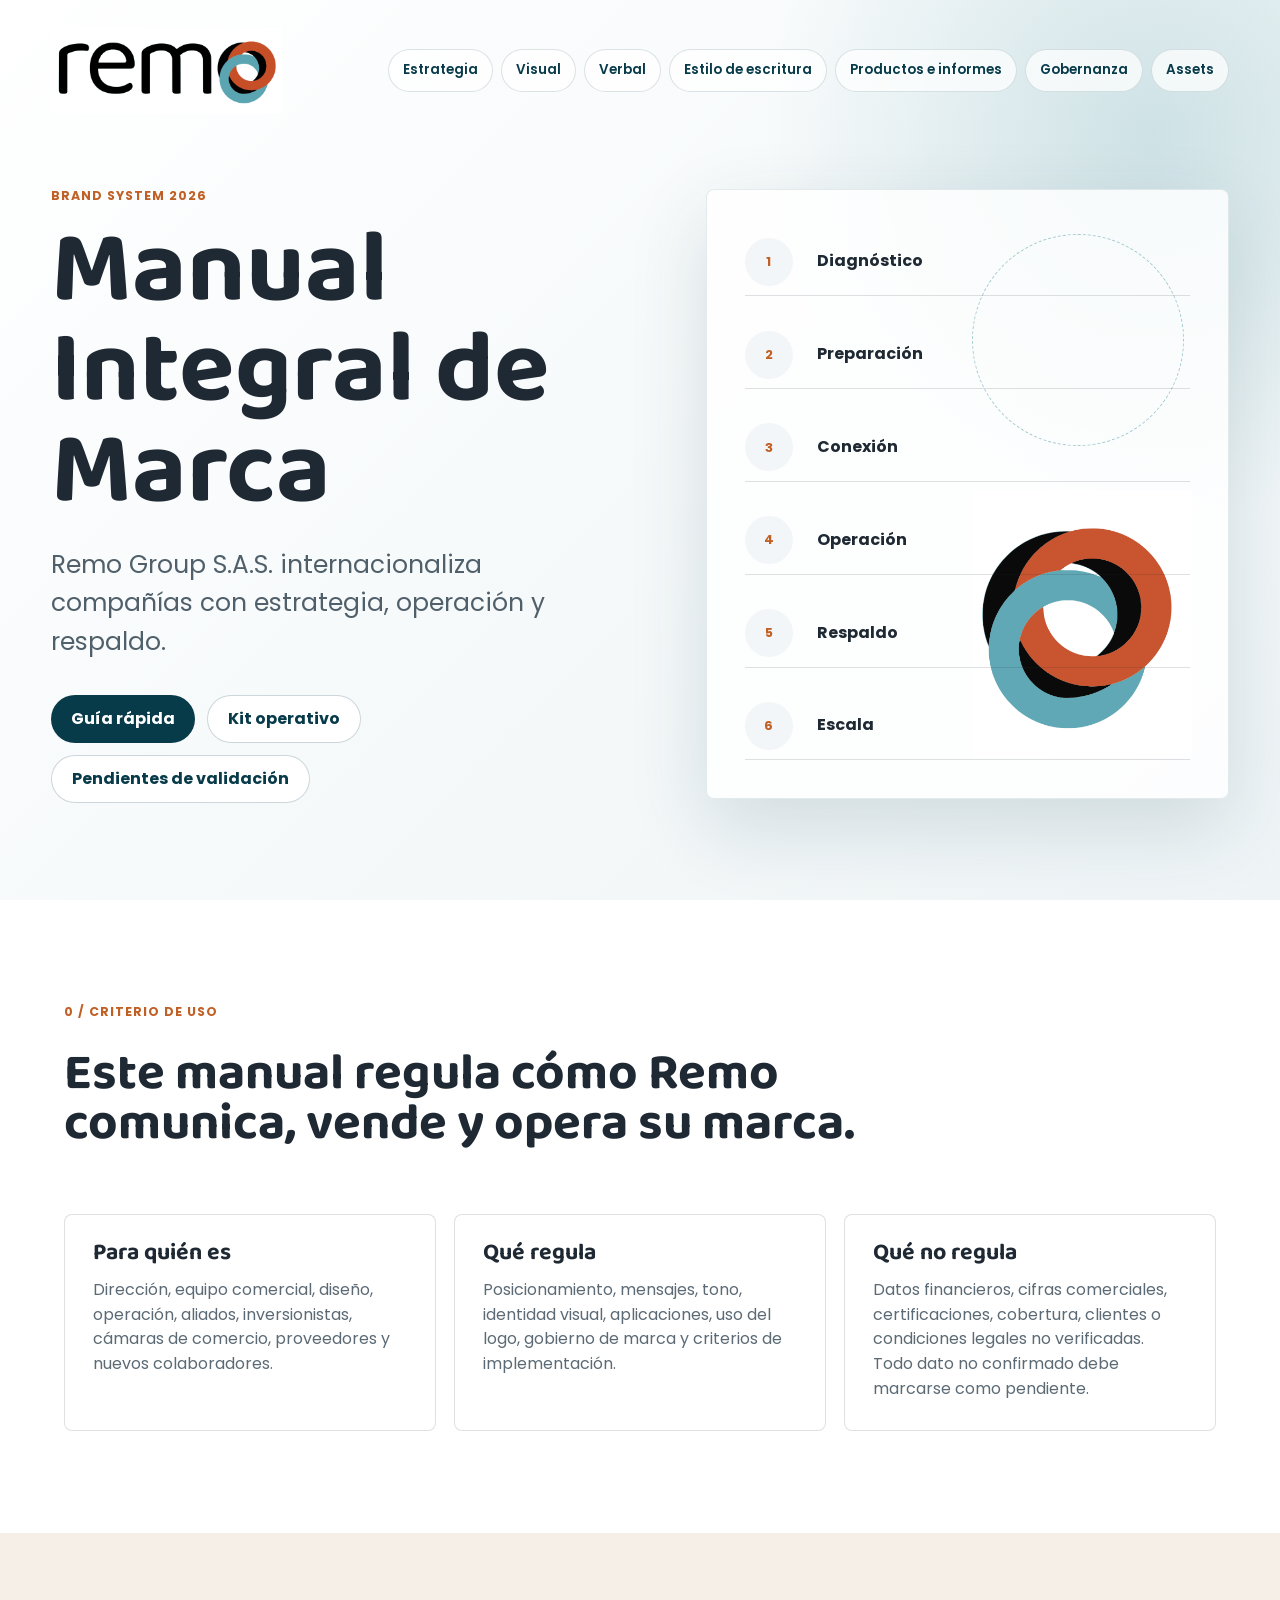
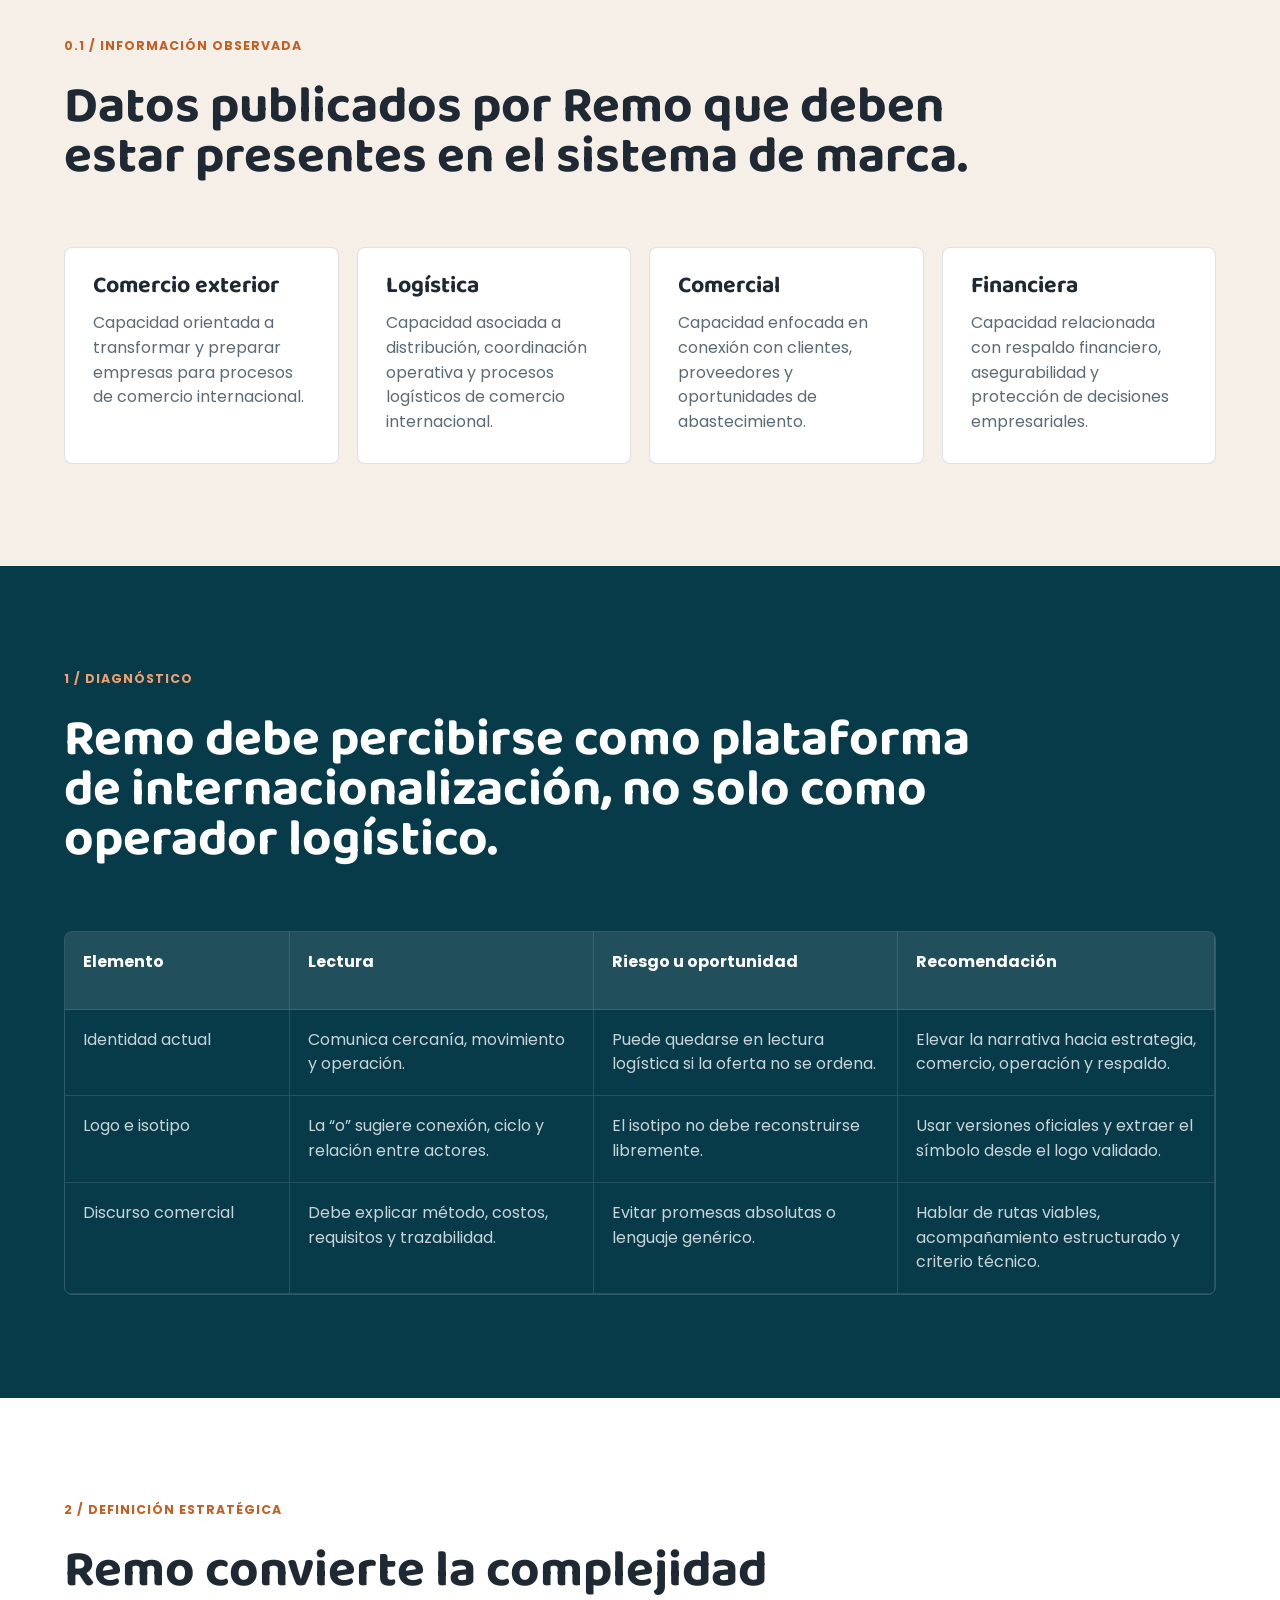
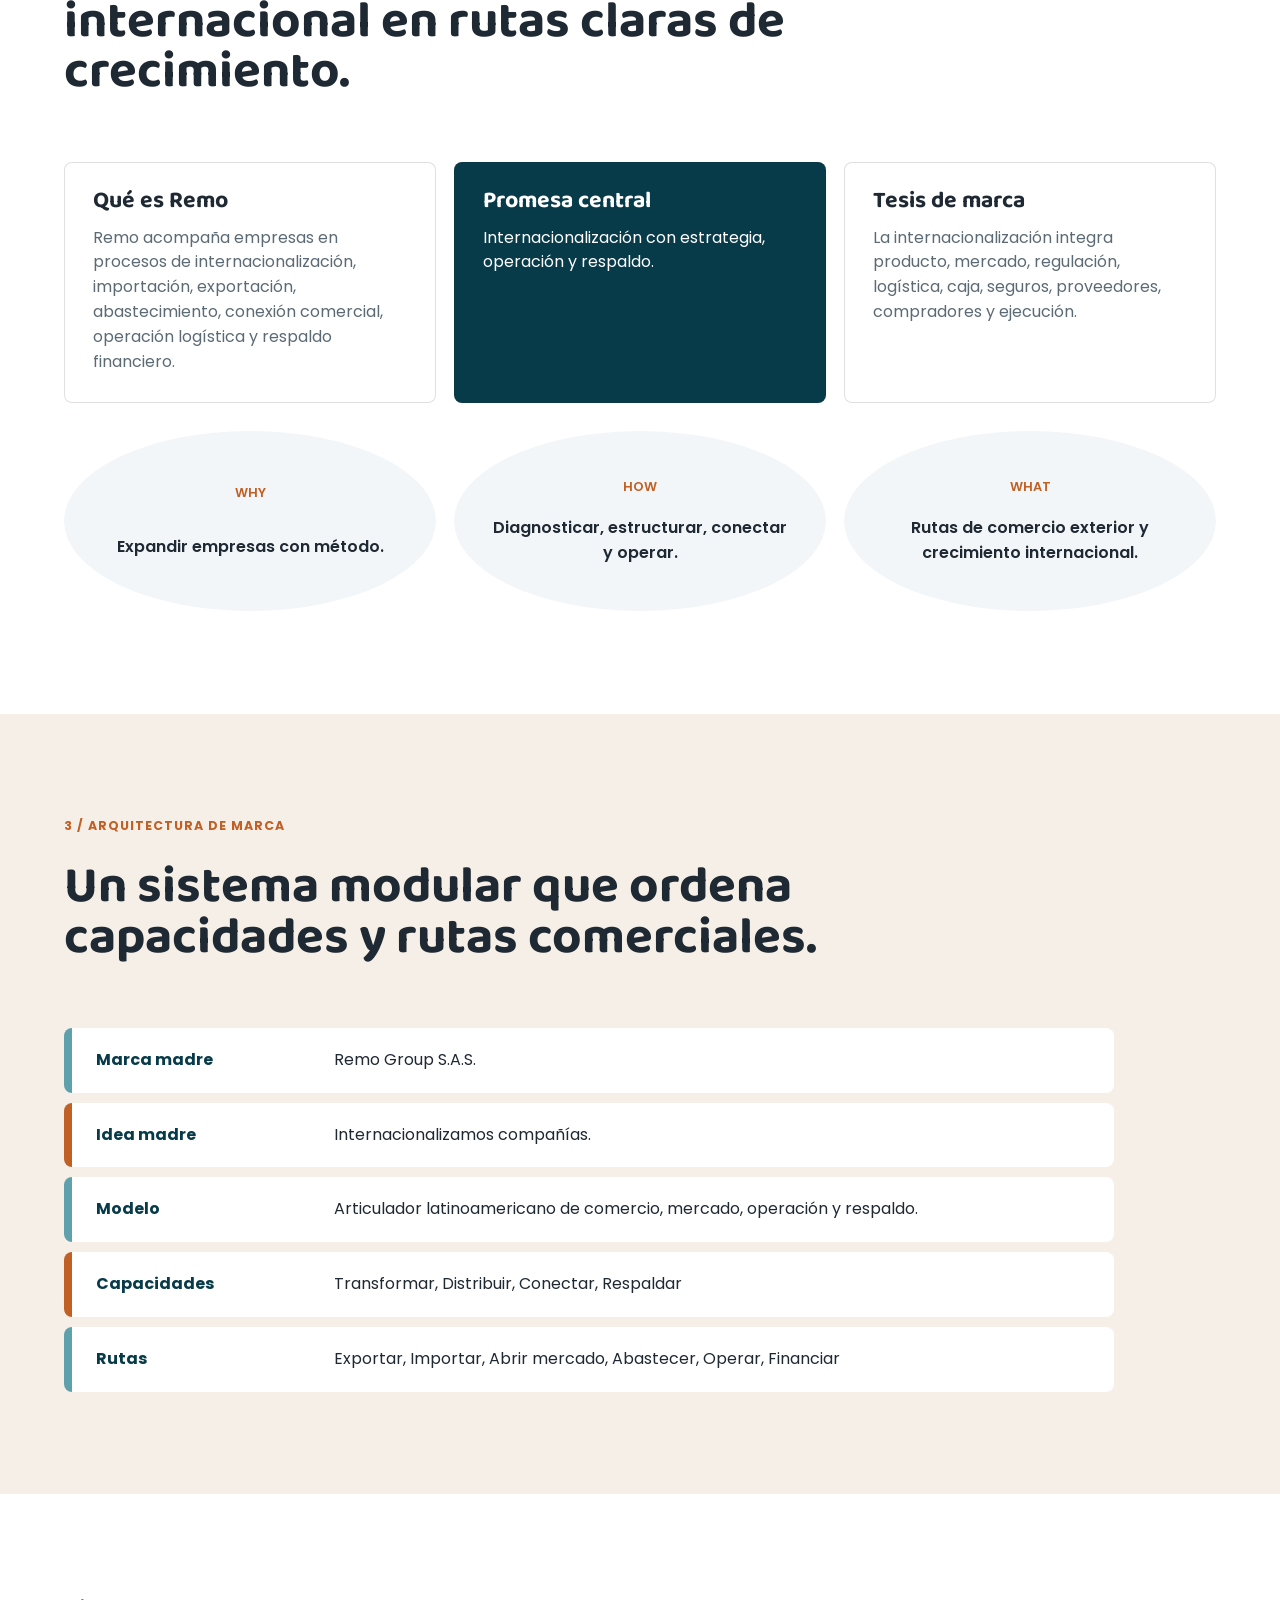
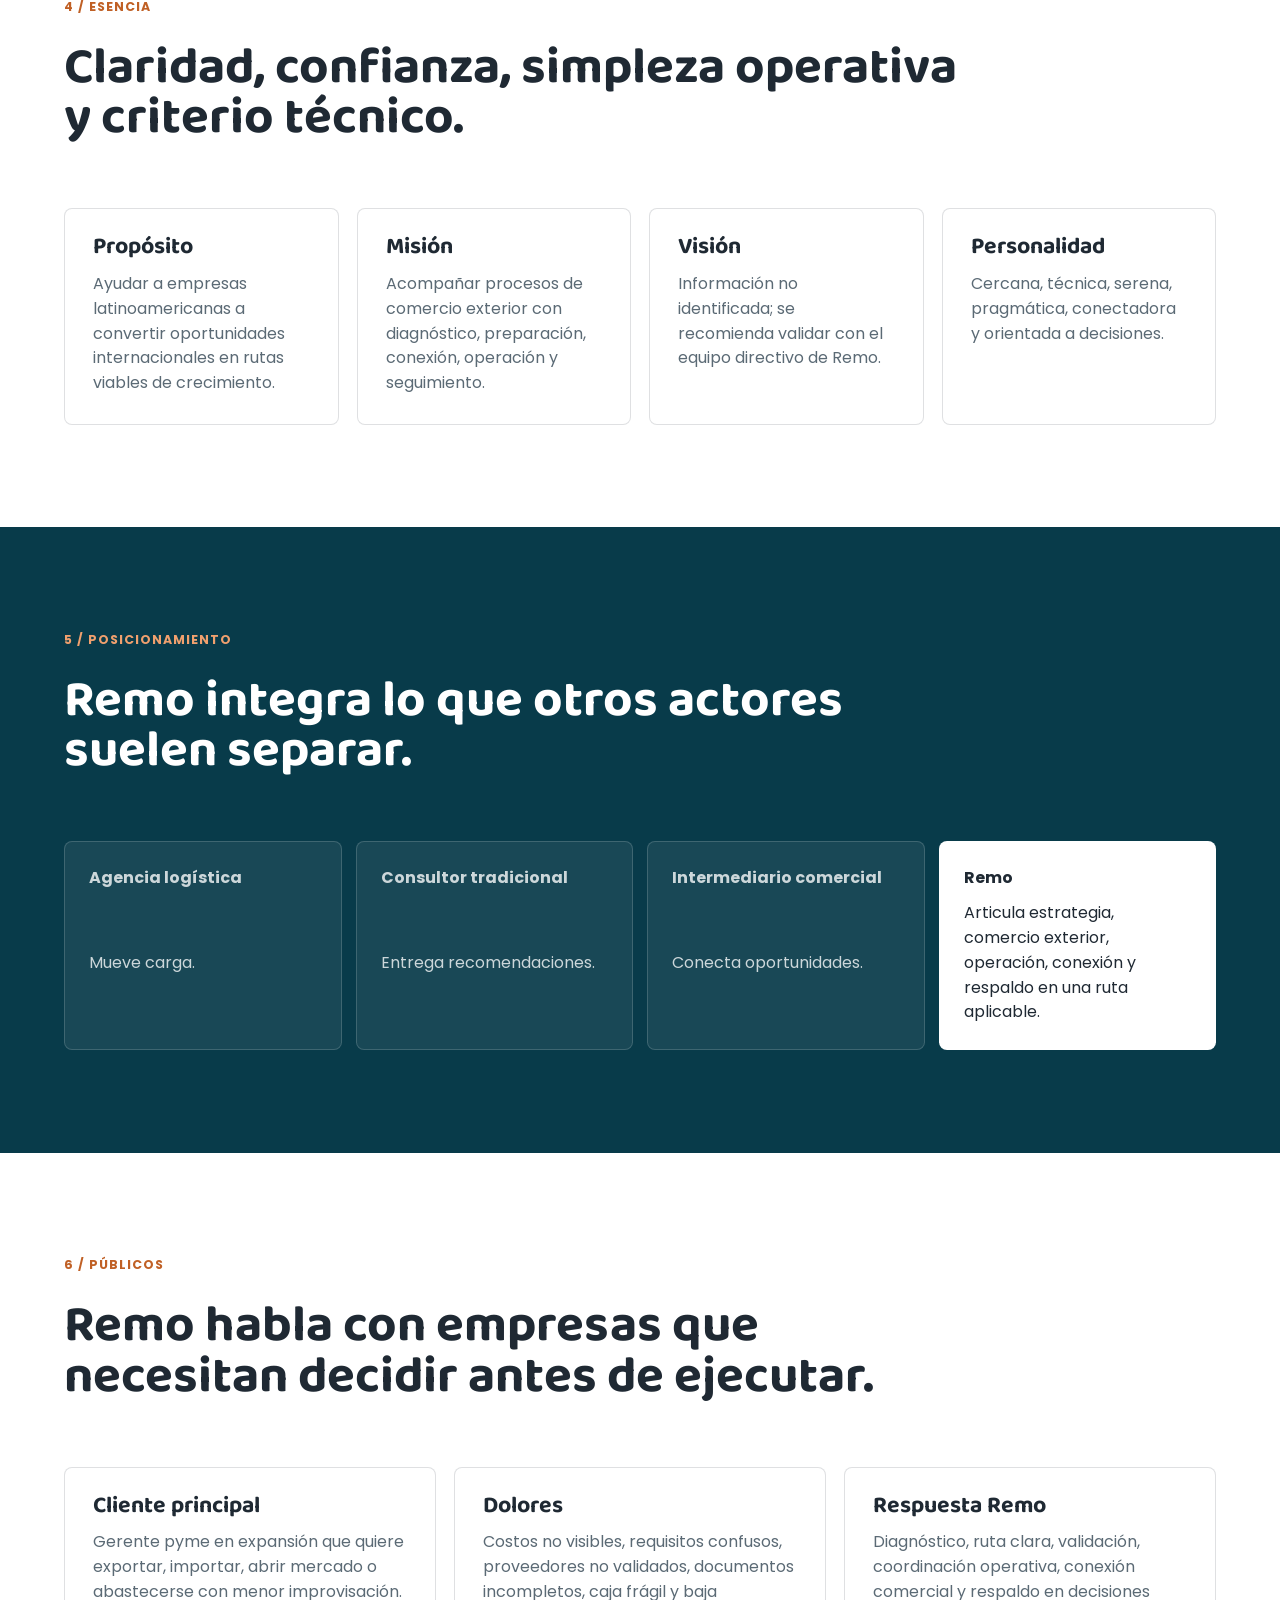
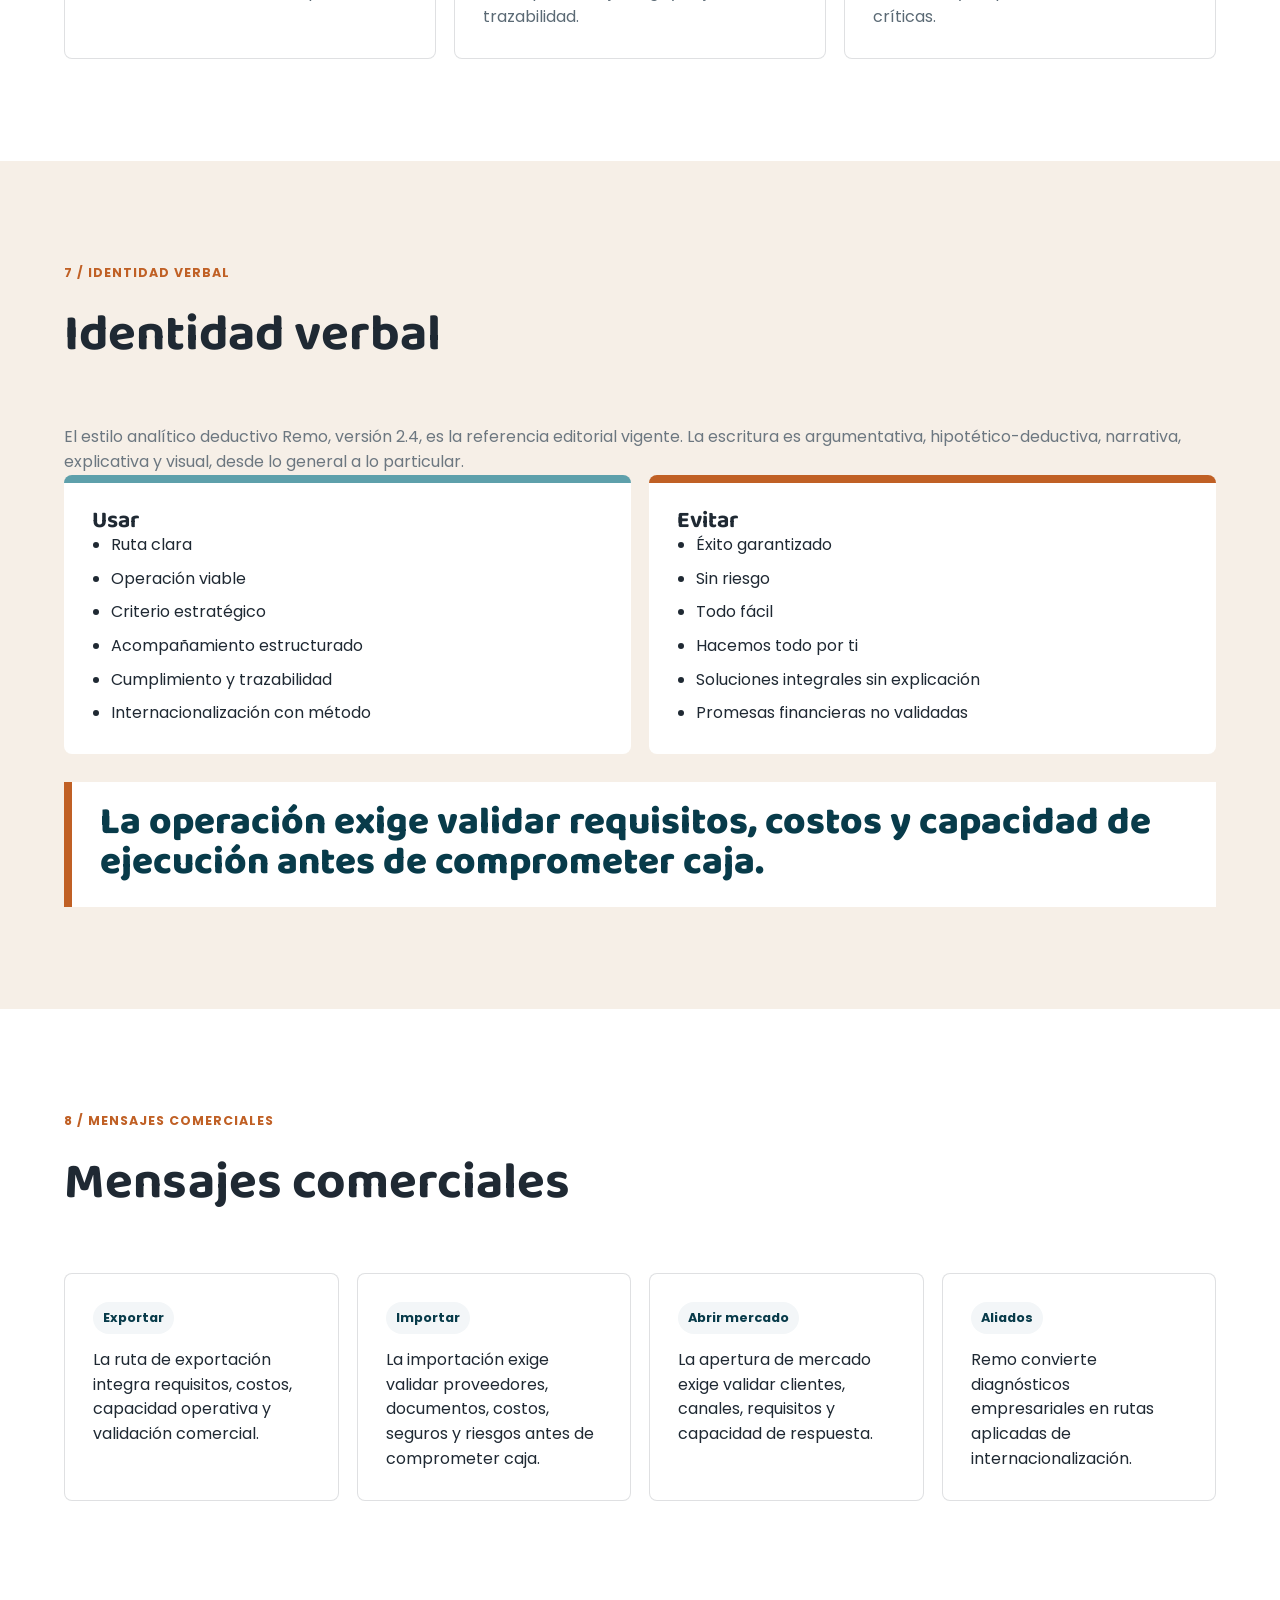
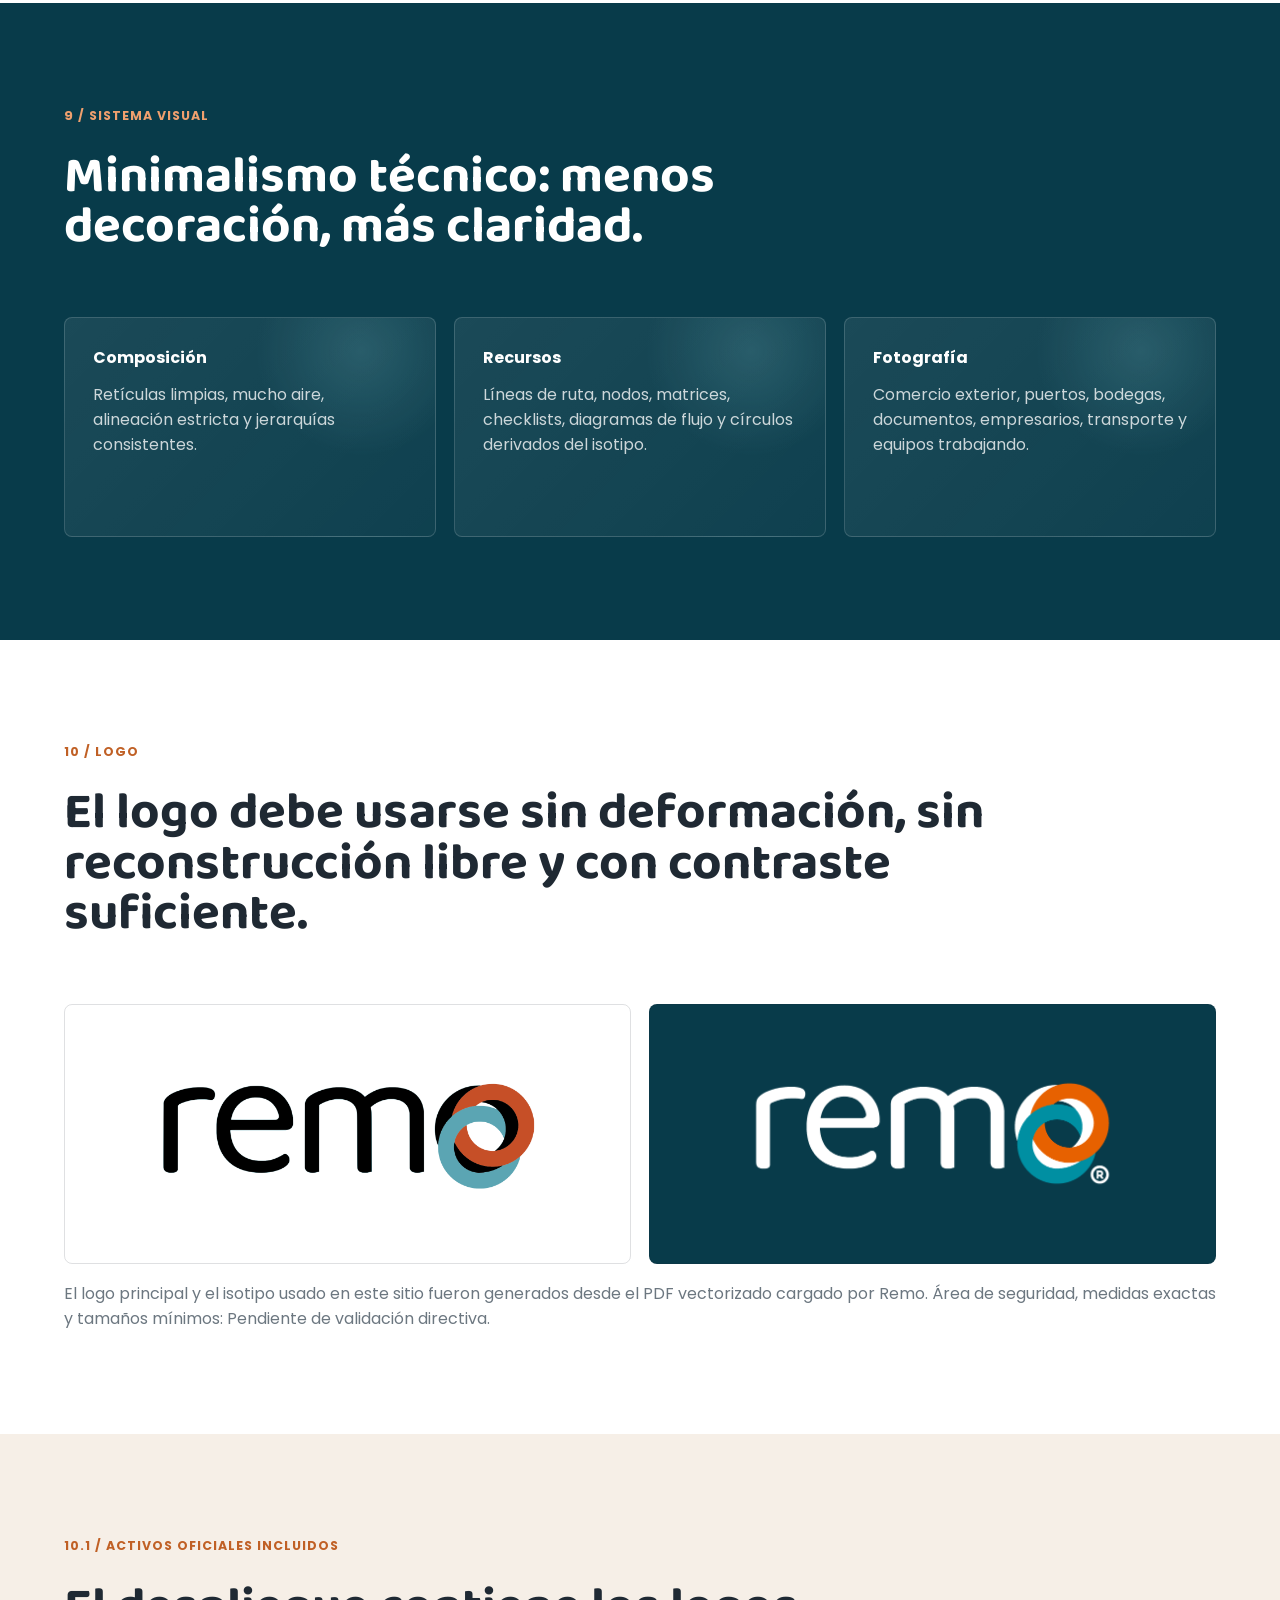
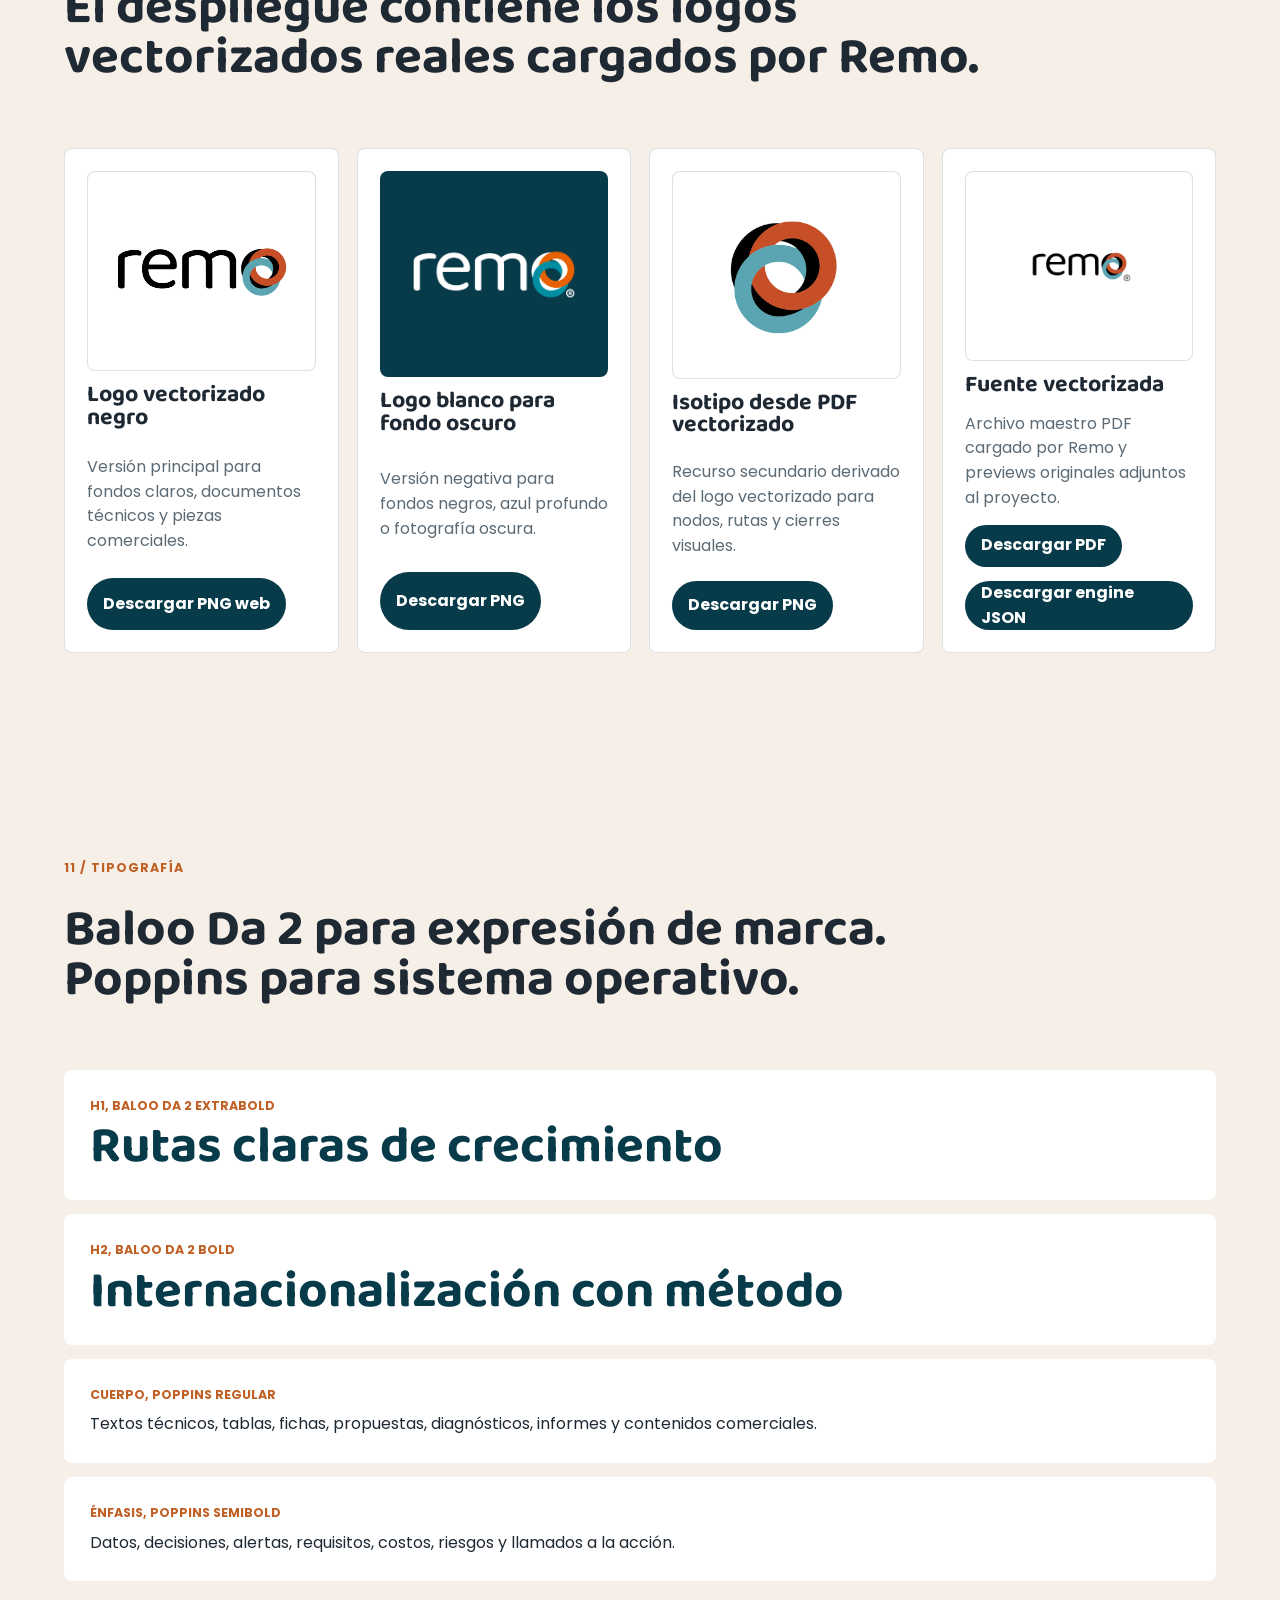
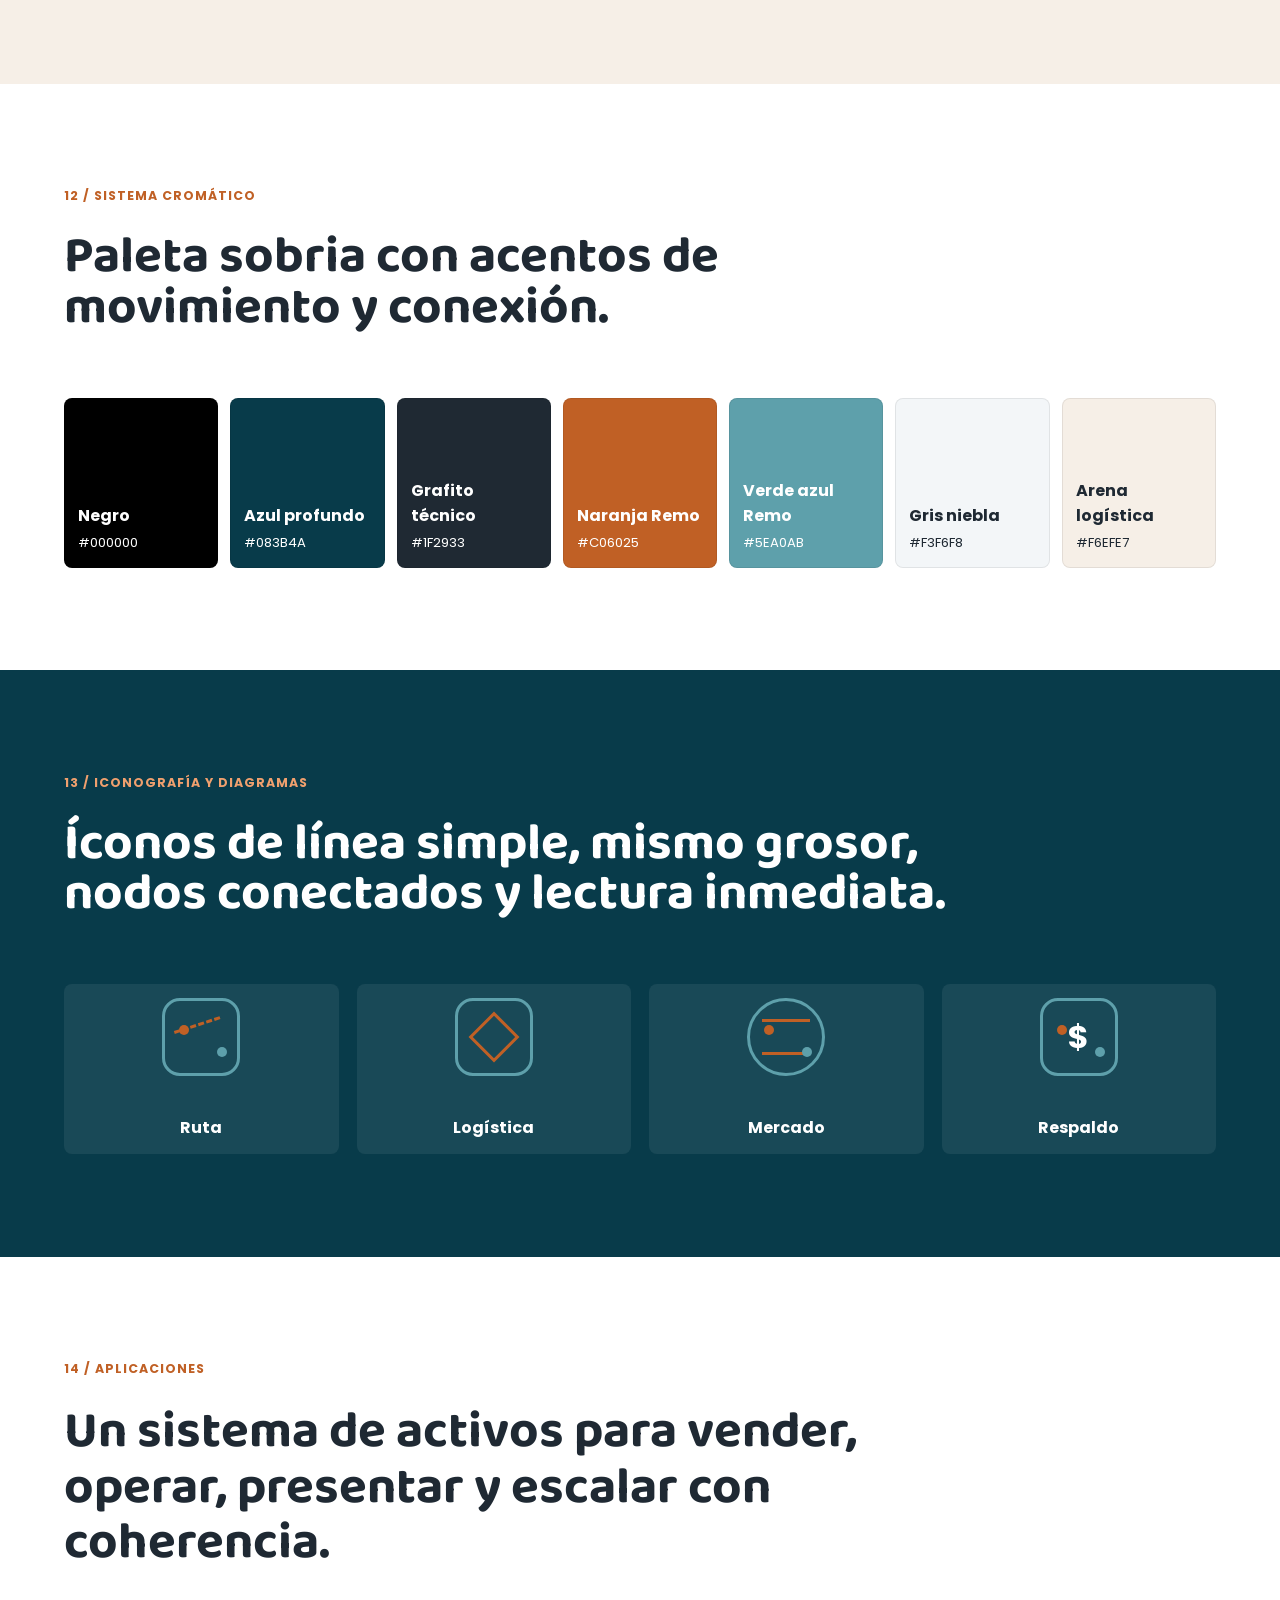
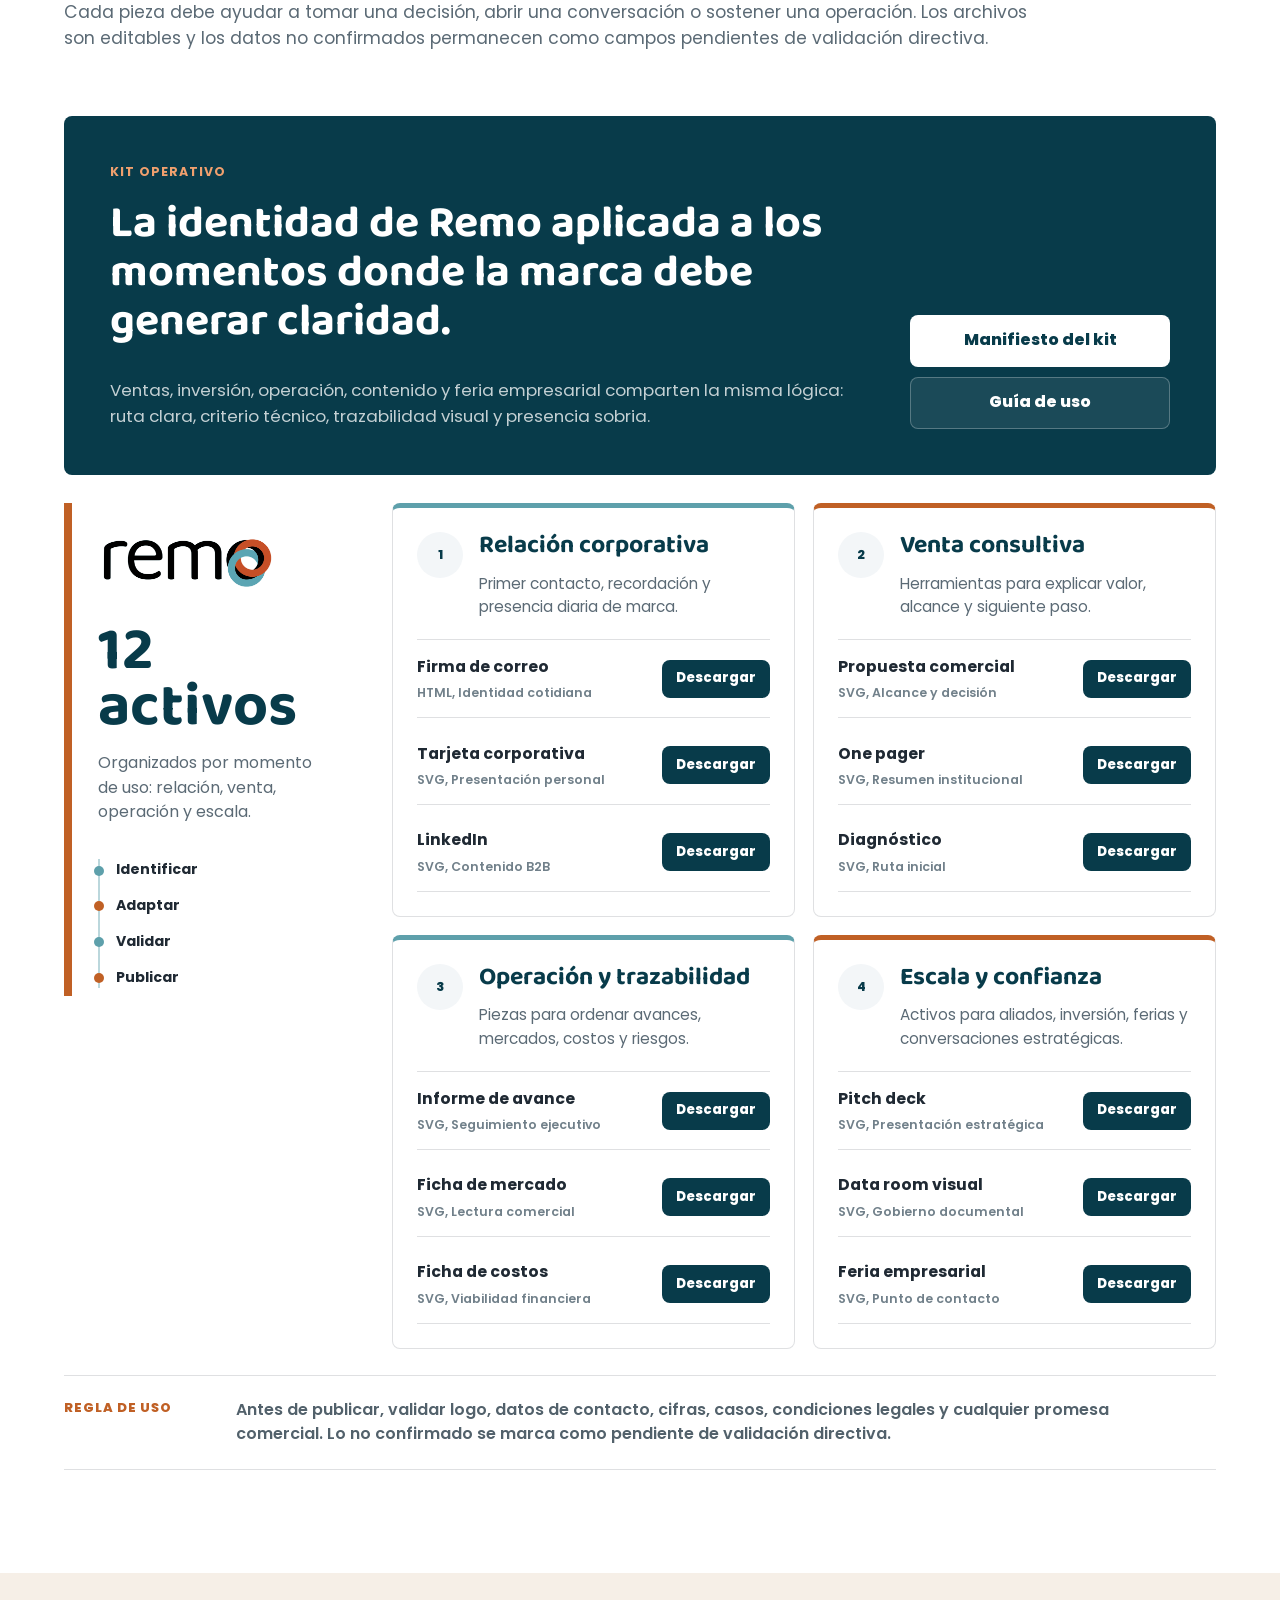
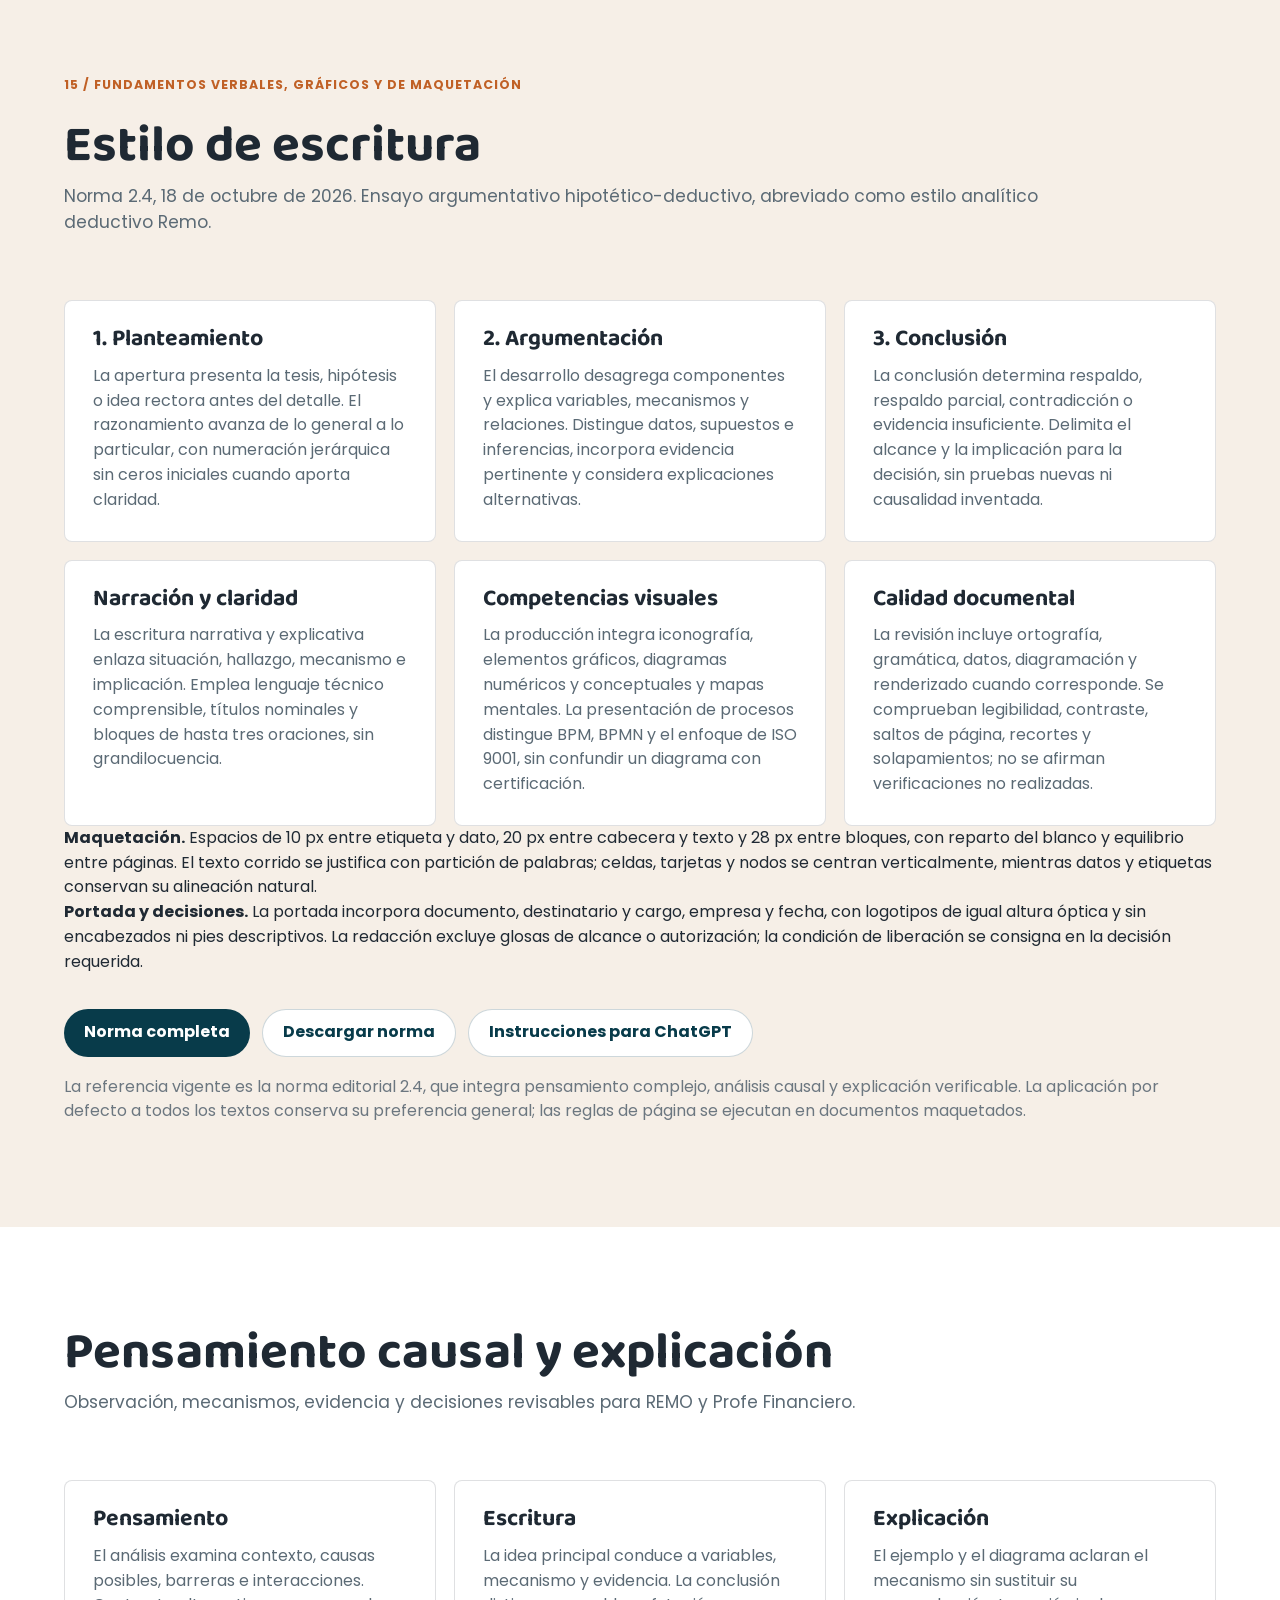
==== commit 621fd78e: "Adopt causal reasoning and evidence-based explanation in shared editorial standard 2.4" ====
--- a/index.html
+++ b/index.html
@@ -194,7 +194,7 @@
           <p class="kicker">7 / Identidad verbal</p>
           <h2>Identidad verbal</h2>
         </div>
-        <p class="note">El <a href="#estilo-de-escritura">estilo analítico deductivo Remo</a>, versión 2.2, es la referencia editorial vigente. La escritura es argumentativa, hipotético-deductiva, narrativa, explicativa y visual, desde lo general a lo particular.</p>
+        <p class="note">El <a href="#estilo-de-escritura">estilo analítico deductivo Remo</a>, versión 2.4, es la referencia editorial vigente. La escritura es argumentativa, hipotético-deductiva, narrativa, explicativa y visual, desde lo general a lo particular.</p>
         <div class="dos-donts">
           <article>
             <h3>Usar</h3>
@@ -448,7 +448,7 @@
         <div class="section-head" id="estilo-de-escritura">
           <p class="kicker">15 / Fundamentos verbales, gráficos y de maquetación</p>
           <h2>Estilo de escritura</h2>
-          <p class="section-lead">Norma 2.2, 17 de septiembre de 2026. Ensayo argumentativo hipotético-deductivo, abreviado como estilo analítico deductivo Remo.</p>
+          <p class="section-lead">Norma 2.4, 18 de octubre de 2026. Ensayo argumentativo hipotético-deductivo, abreviado como estilo analítico deductivo Remo.</p>
         </div>
         <div class="editorial-grid">
           <article><h3>1. Planteamiento</h3><p>La apertura presenta la tesis, hipótesis o idea rectora antes del detalle. El razonamiento avanza de lo general a lo particular, con numeración jerárquica sin ceros iniciales cuando aporta claridad.</p></article>
@@ -465,7 +465,18 @@
           <a class="button secondary" href="guidelines/estilo-de-escritura.md" download>Descargar norma</a>
           <a class="button secondary" href="guidelines/instrucciones-chatgpt.md">Instrucciones para ChatGPT</a>
         </div>
-        <p class="note">La referencia vigente es el texto 2.2 entregado por Julián. La aplicación por defecto a todos los textos conserva su preferencia general; las reglas de página se ejecutan en documentos maquetados.</p>
+        <p class="note">La referencia vigente es la norma editorial 2.4, que integra pensamiento complejo, análisis causal y explicación verificable. La aplicación por defecto a todos los textos conserva su preferencia general; las reglas de página se ejecutan en documentos maquetados.</p>
+      </section>
+
+      <section class="section" id="pensamiento-causal-explicacion">
+        <div class="section-head"><h2>Pensamiento causal y explicación</h2><p class="section-lead">Observación, mecanismos, evidencia y decisiones revisables para REMO y Profe Financiero.</p></div>
+        <div class="editorial-grid">
+          <article><h3>Pensamiento</h3><p>El análisis examina contexto, causas posibles, barreras e interacciones. Contrasta alternativas y conserva los límites de la evidencia.</p></article>
+          <article><h3>Escritura</h3><p>La idea principal conduce a variables, mecanismo y evidencia. La conclusión distingue respaldo, refutación o información insuficiente.</p></article>
+          <article><h3>Explicación</h3><p>El ejemplo y el diagrama aclaran el mecanismo sin sustituir su comprobación. La acción incluye una forma de revisar el resultado.</p></article>
+        </div>
+        <p>REMO prioriza decisiones empresariales y mejora de procesos. Profe Financiero adapta la explicación a personas y hogares, con cercanía y respeto por sus restricciones.</p>
+        <div class="hero-actions"><a class="button primary" href="guidelines/pensamiento-causal-explicacion.md">Guía de pensamiento y explicación</a></div>
       </section>
 
       <section class="section experience-standard" id="experiencia-productos-informes">
@@ -509,7 +520,7 @@
           <label><input type="checkbox"> Mensaje sin promesas absolutas</label>
           <label><input type="checkbox"> Dato no validado marcado como pendiente</label>
           <label><input type="checkbox"> Archivo nombrado y versionado correctamente</label>
-          <label><input type="checkbox"> Lista de revisión editorial y de maquetación 2.2 aplicada</label>
+          <label><input type="checkbox"> Lista de revisión editorial y de maquetación 2.4 aplicada</label>
         </div>
       </section>
 
@@ -550,7 +561,7 @@
           <p><strong>Claim:</strong> Internacionalización con estrategia, operación y respaldo.</p>
           <p><strong>CTA:</strong> Agenda un diagnóstico de internacionalización.</p>
           <p><strong>Regla:</strong> Si un dato no está confirmado, no se inventa. Se marca como pendiente de validación directiva.</p>
-          <p><strong>Estilo:</strong> <a href="#estilo-de-escritura">Estilo analítico deductivo Remo 2.2</a>, idea rectora, análisis y conclusión, con claridad narrativa y visual.</p>
+          <p><strong>Estilo:</strong> <a href="#estilo-de-escritura">Estilo analítico deductivo Remo 2.4</a>, idea rectora, análisis y conclusión, con claridad narrativa y visual.</p>
         </div>
       </section>
     </main>
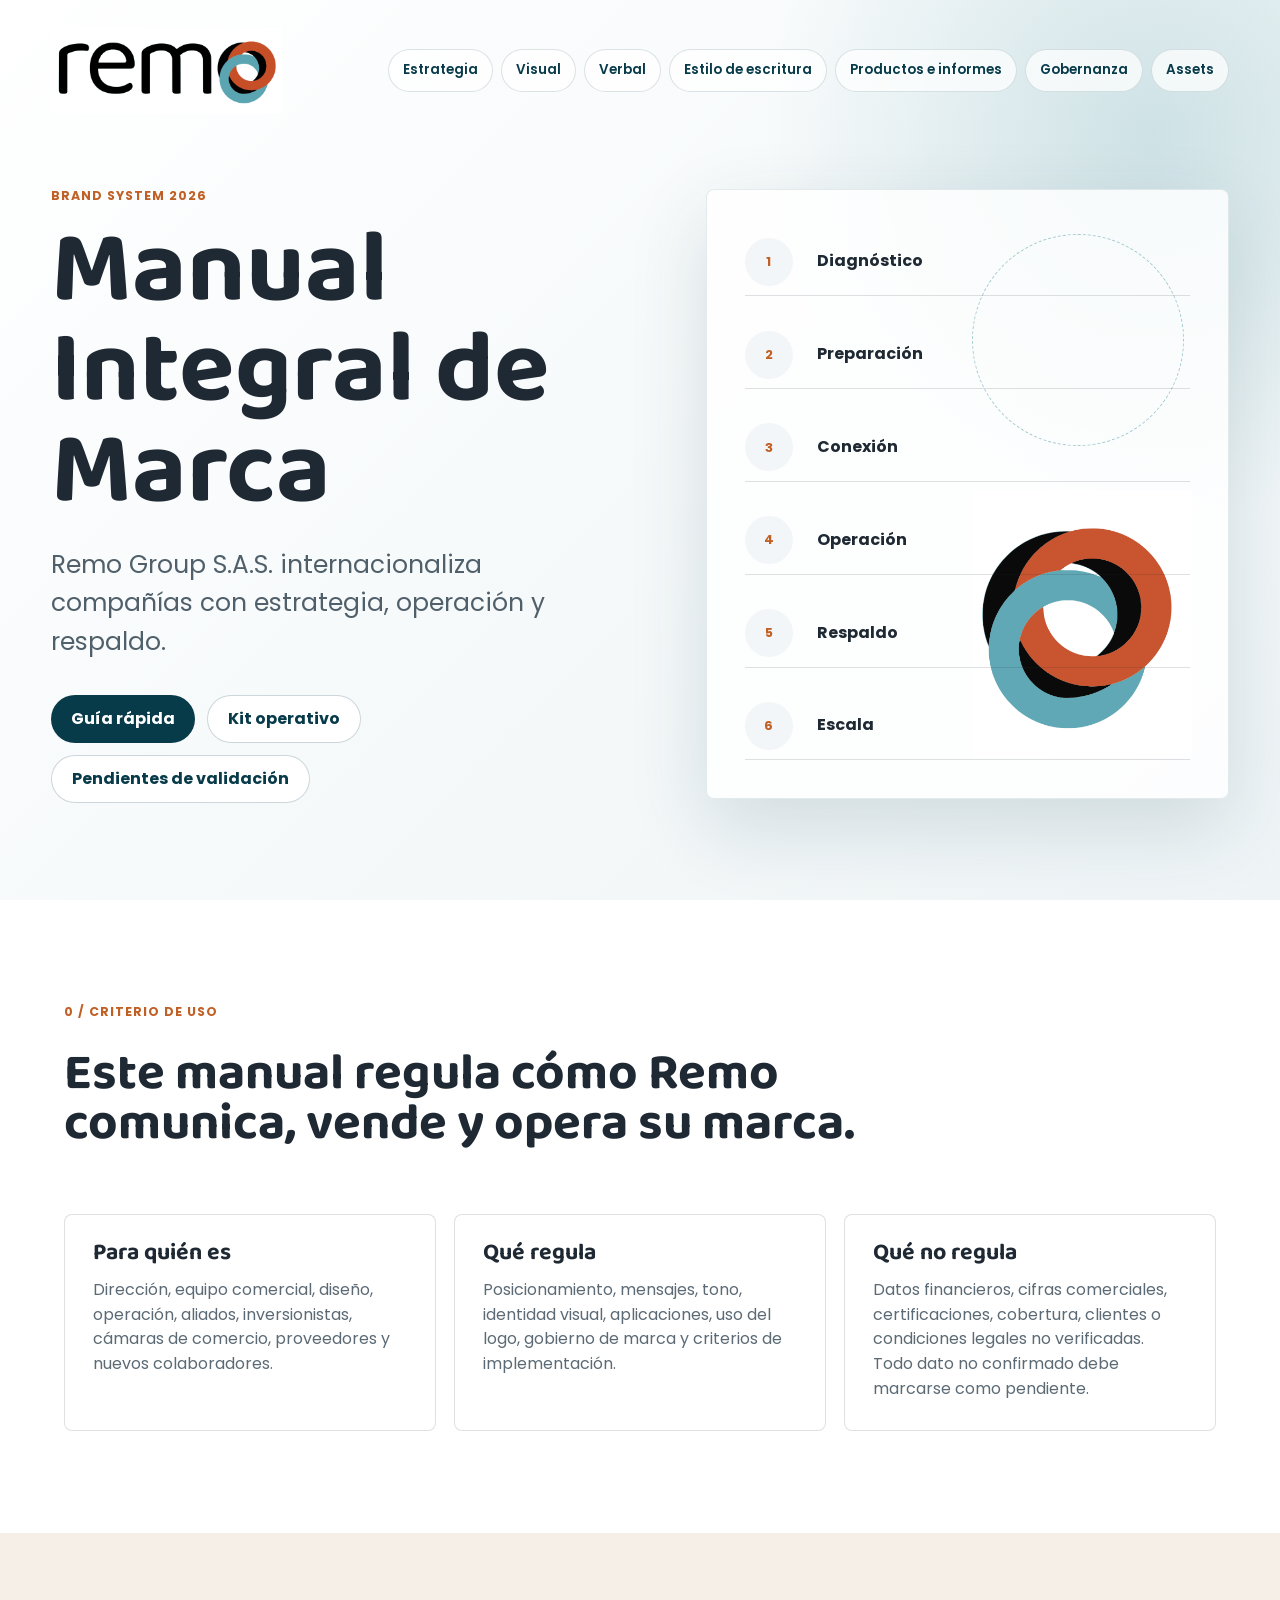
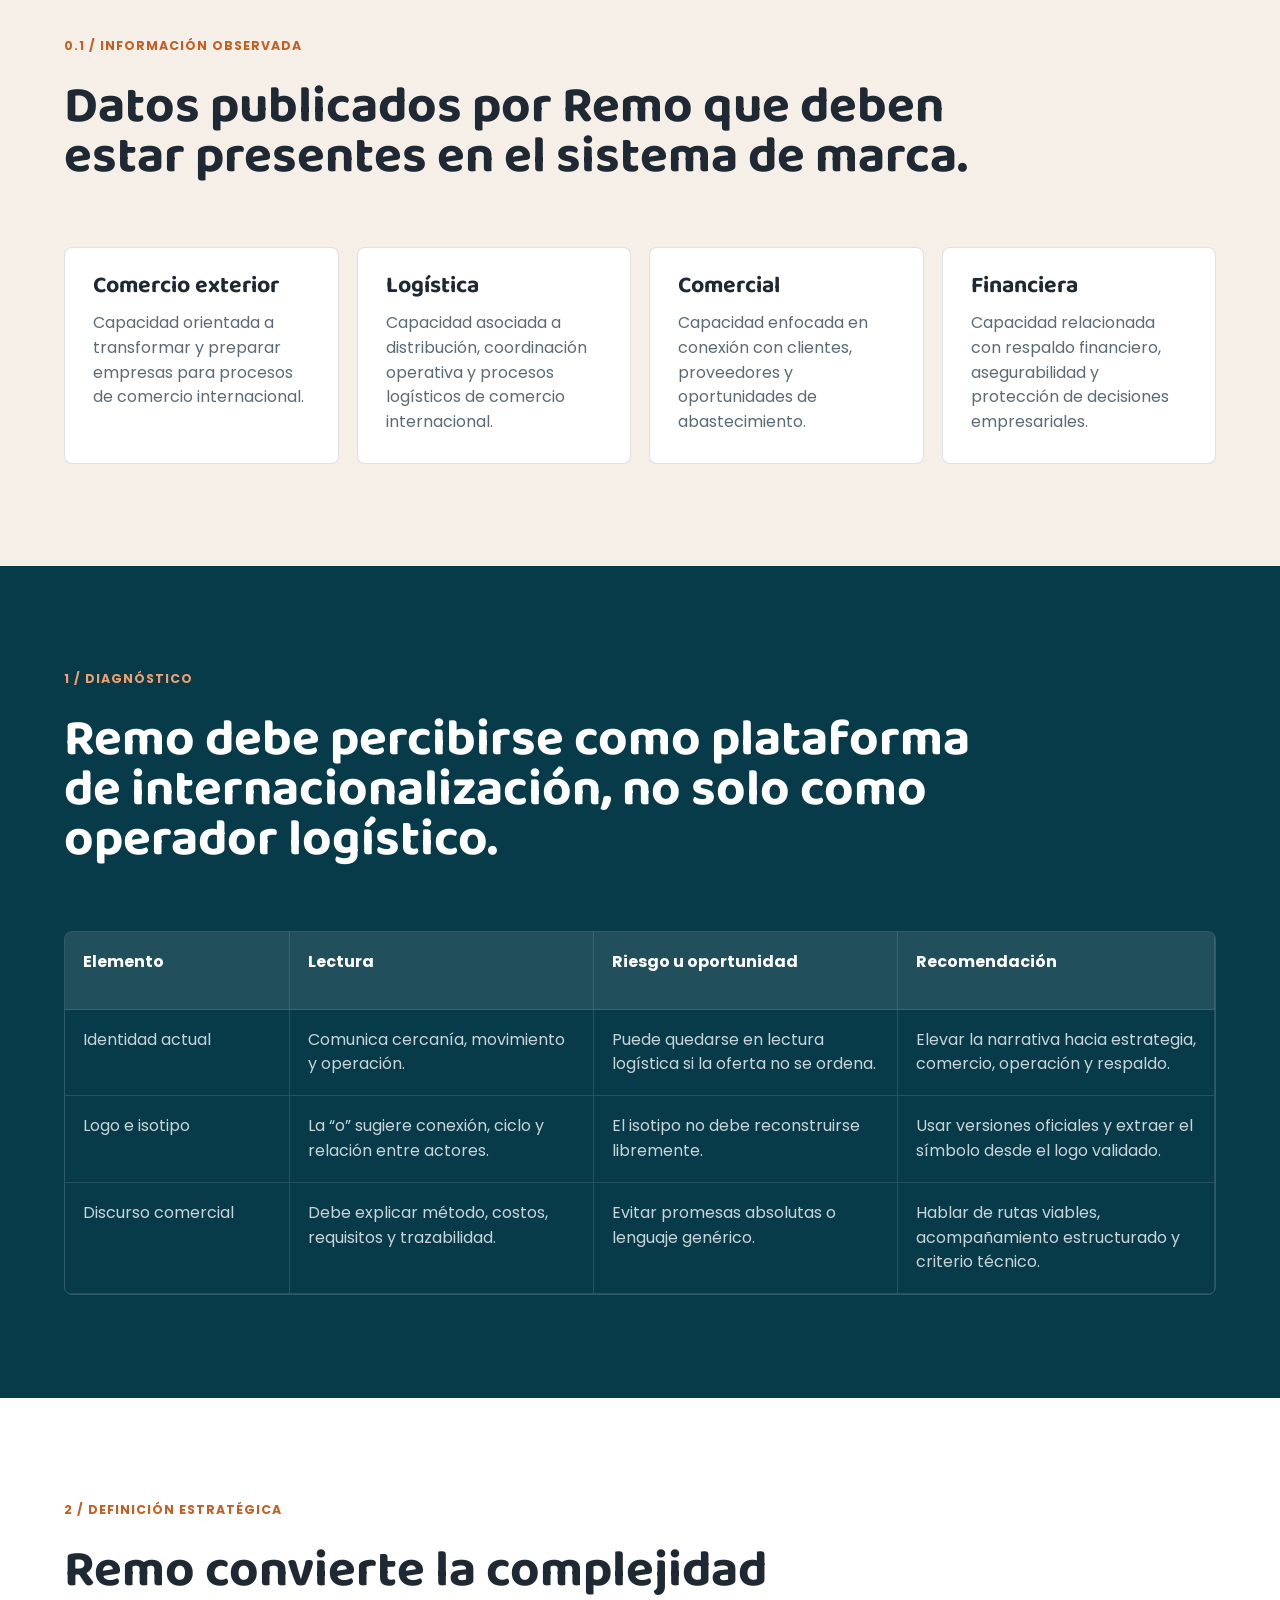
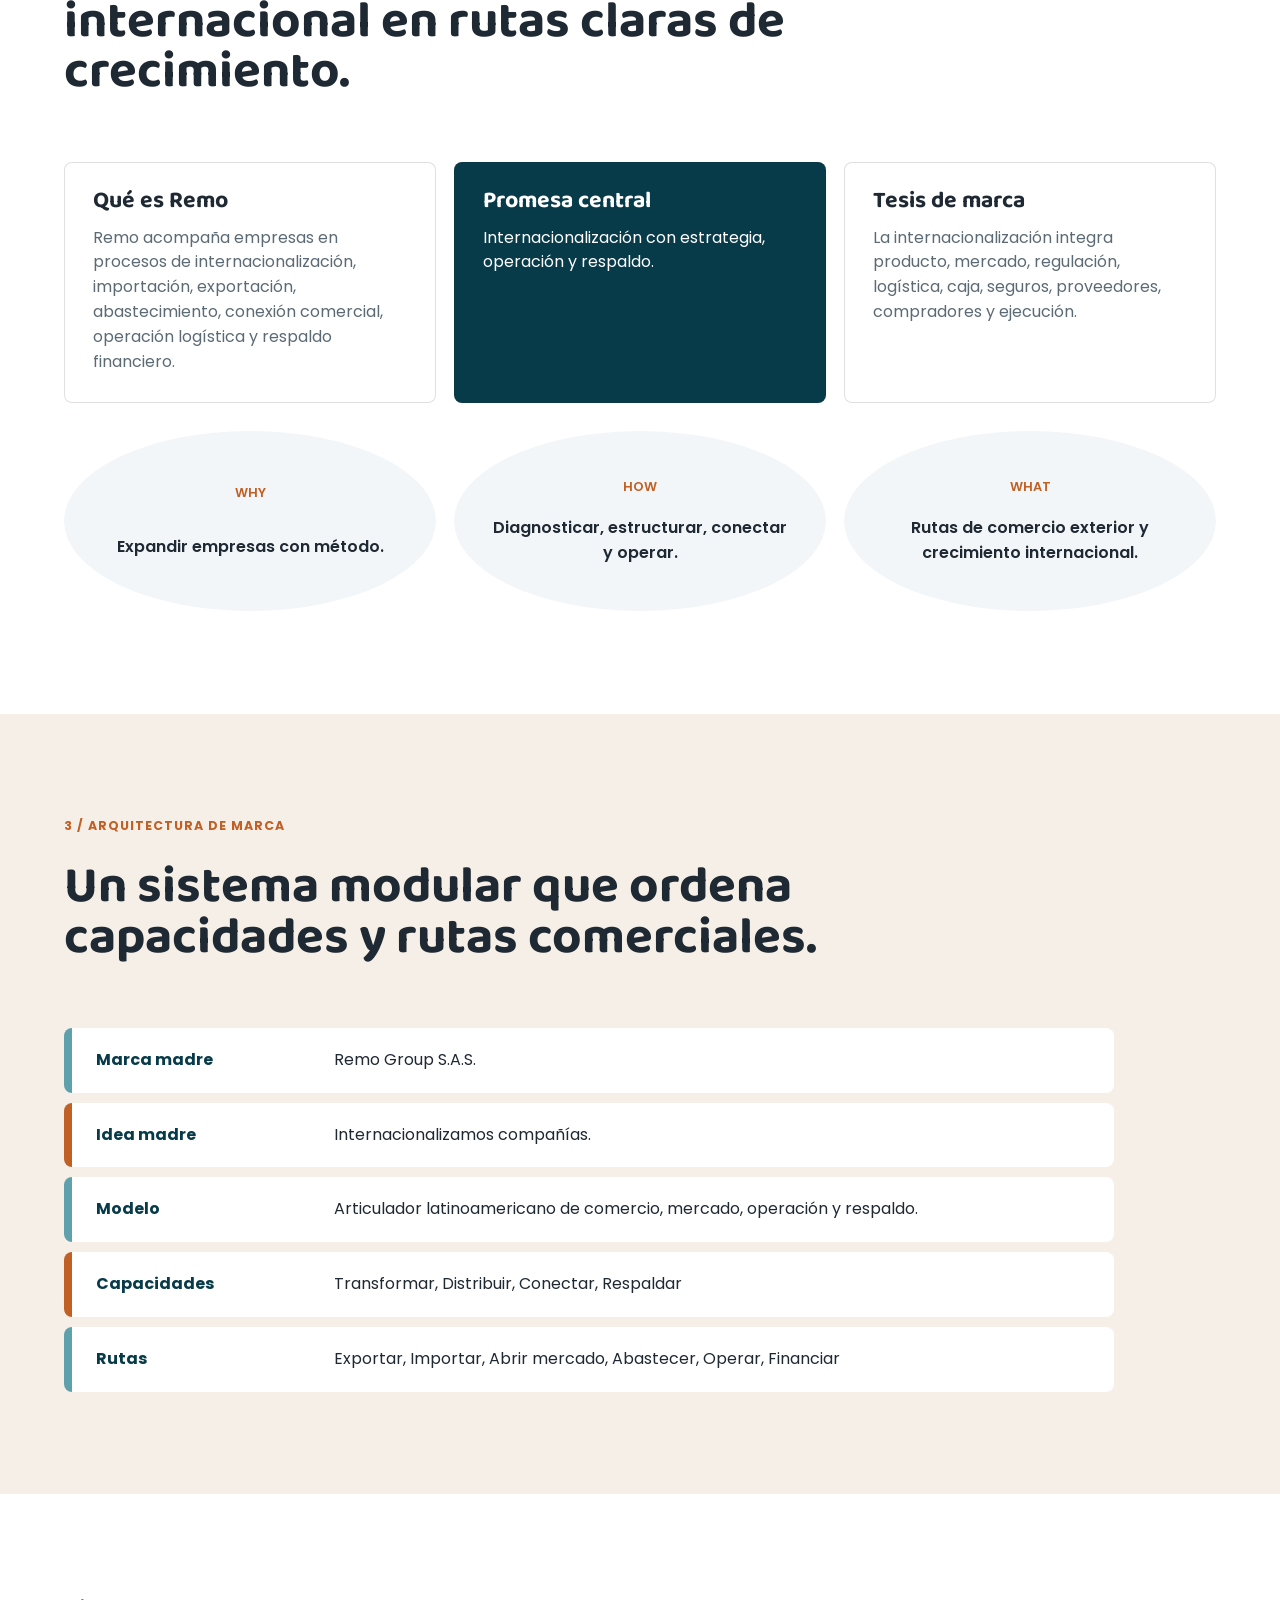
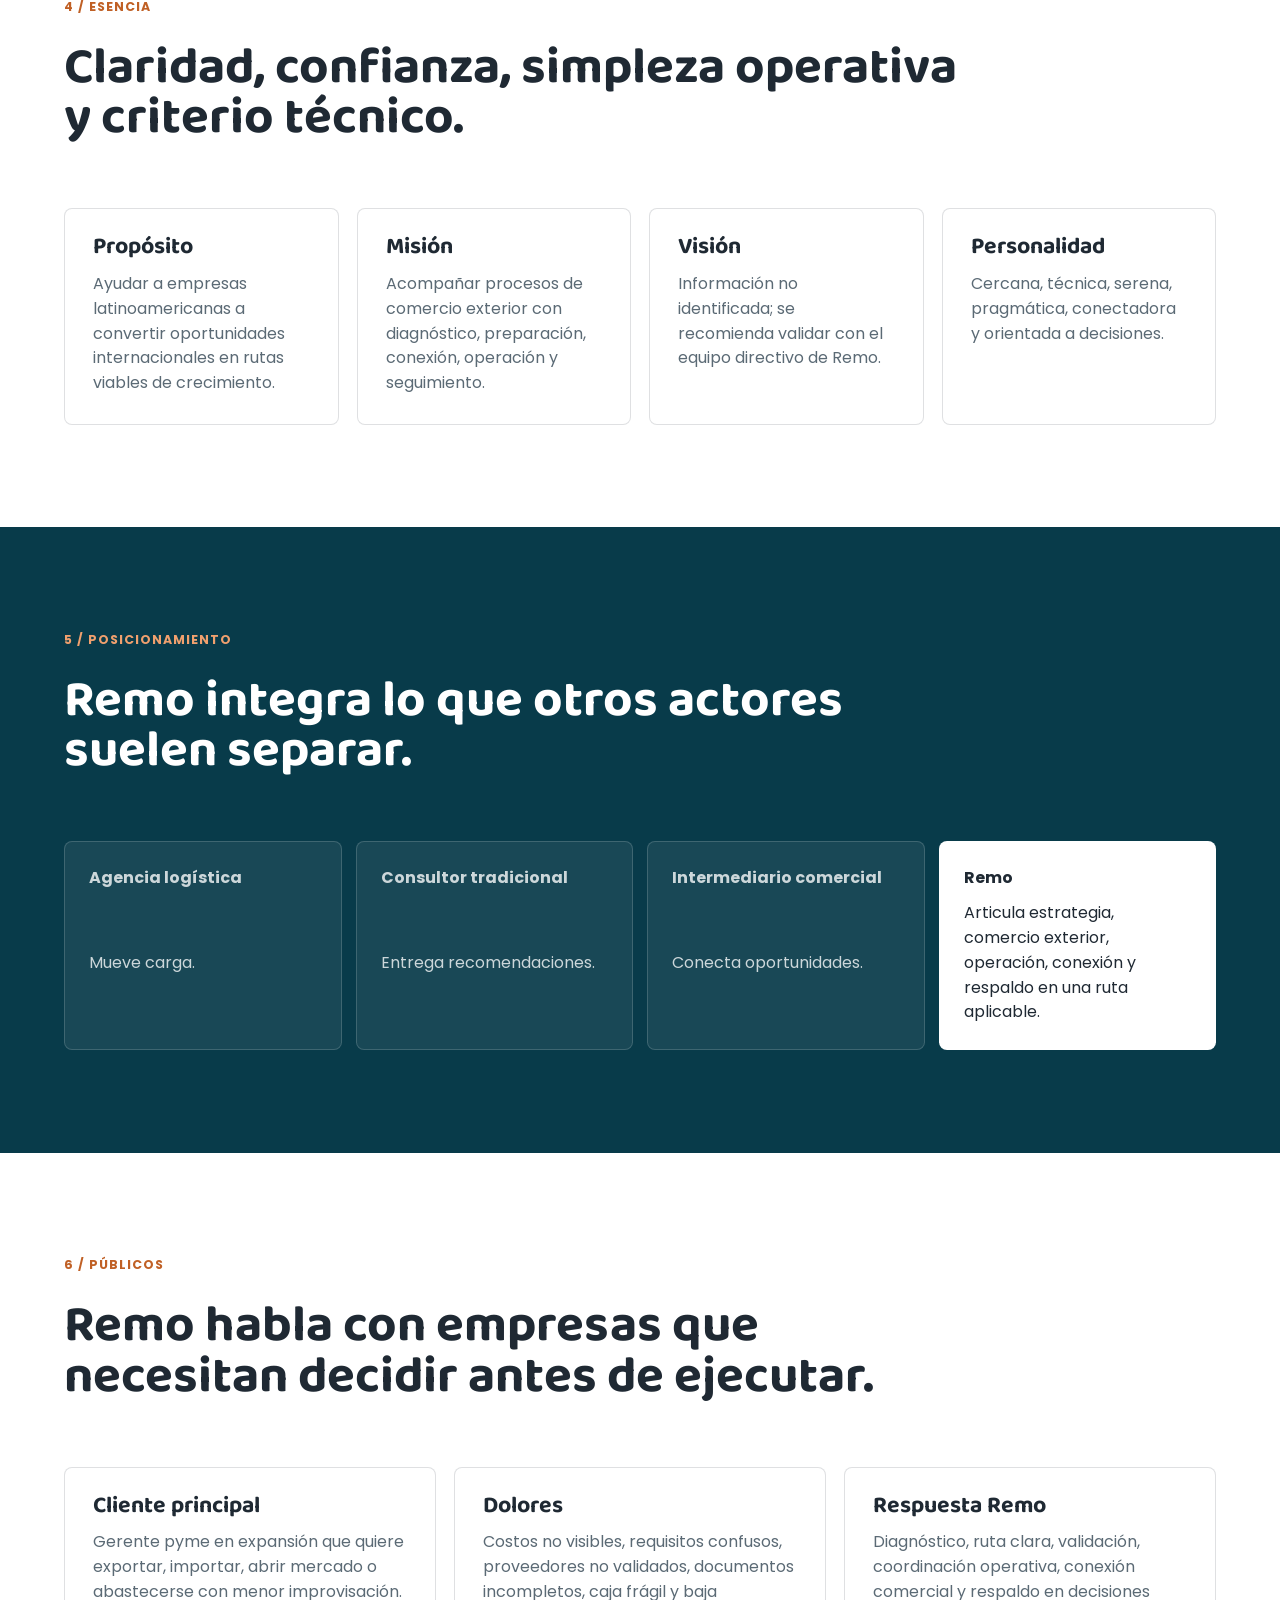
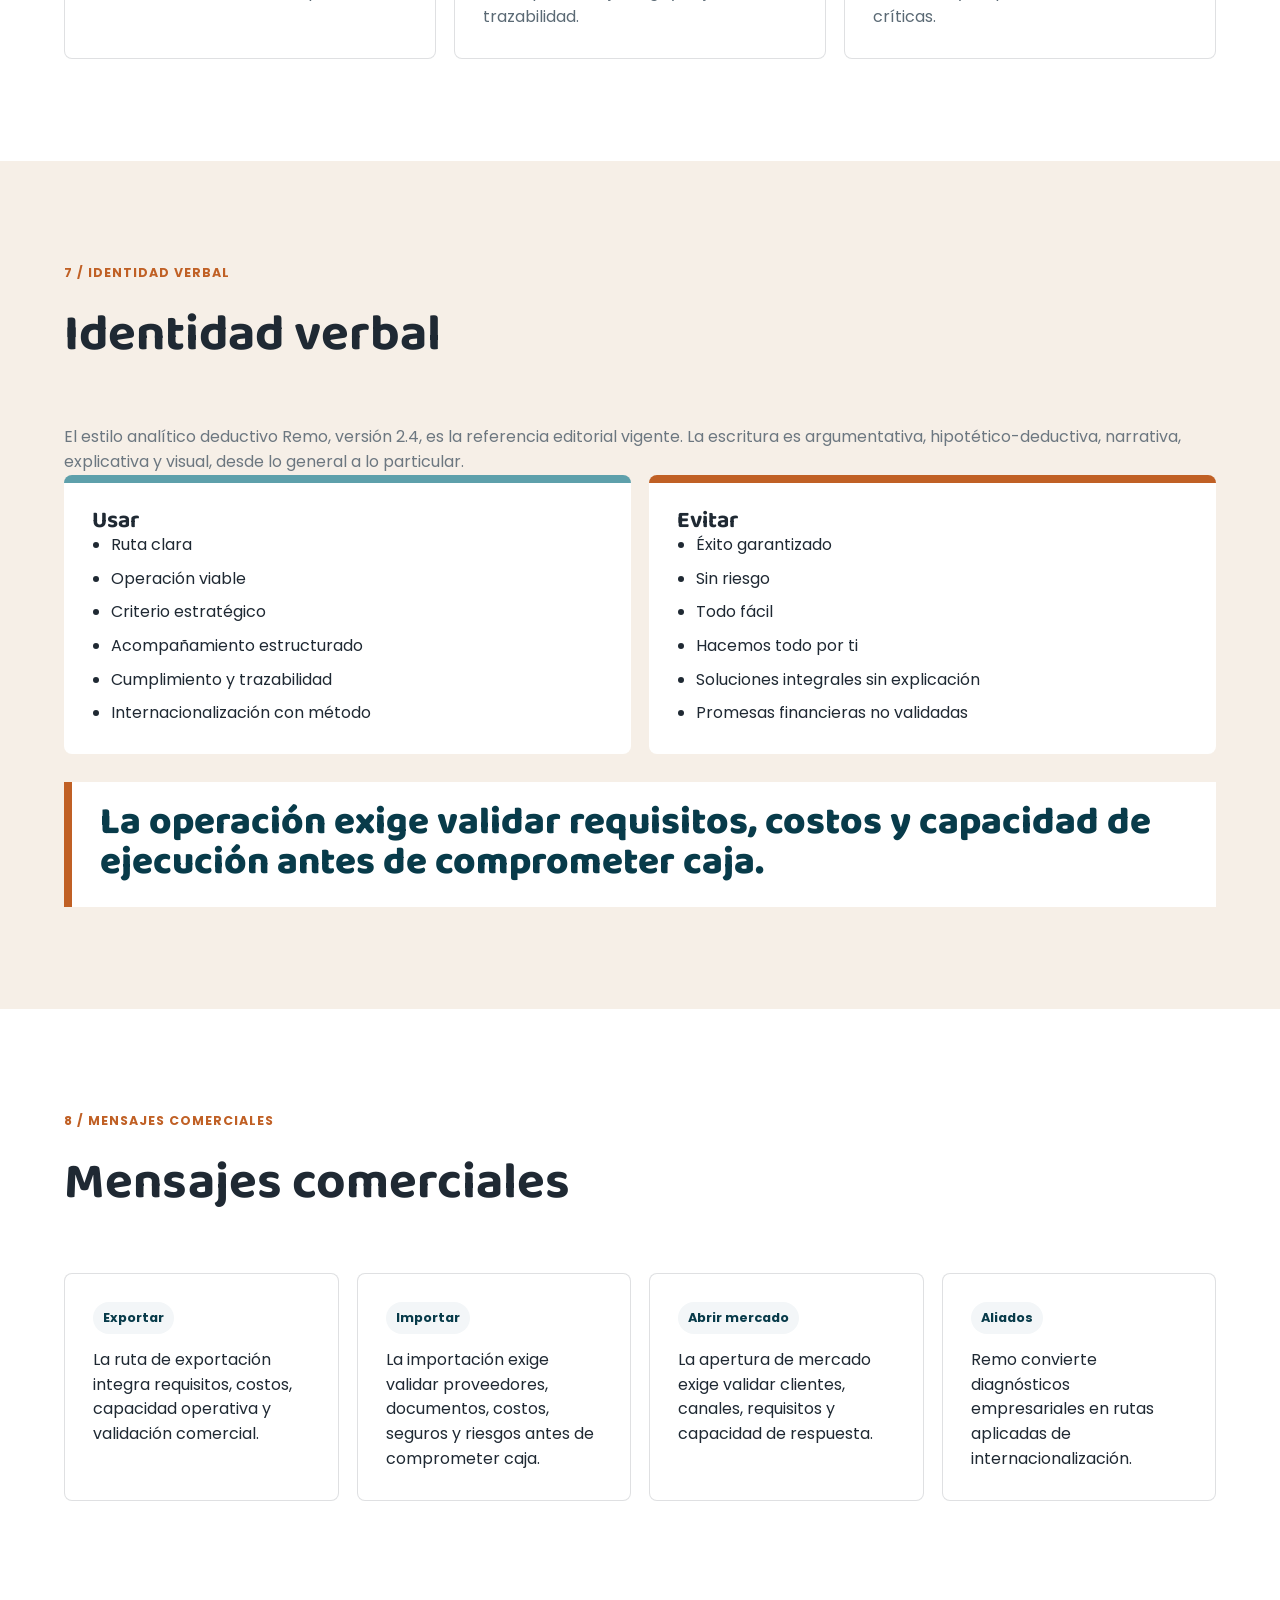
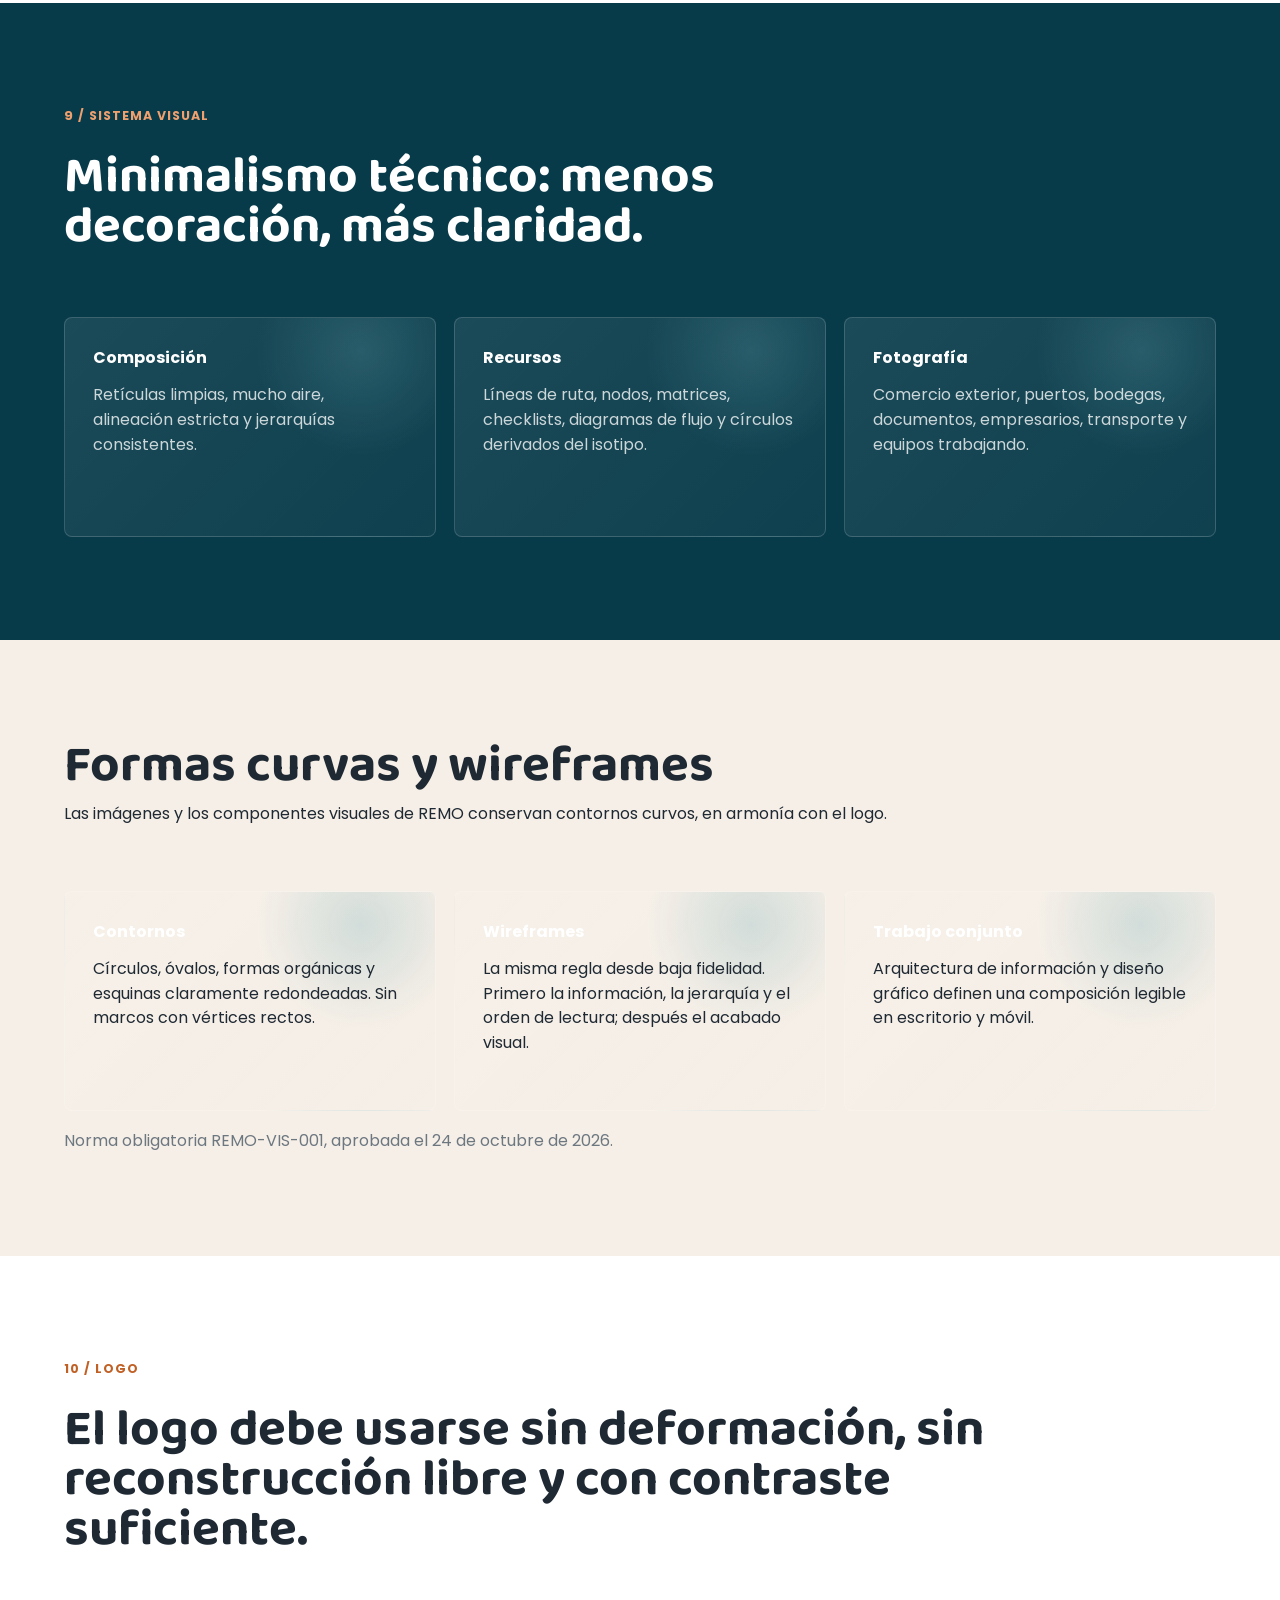
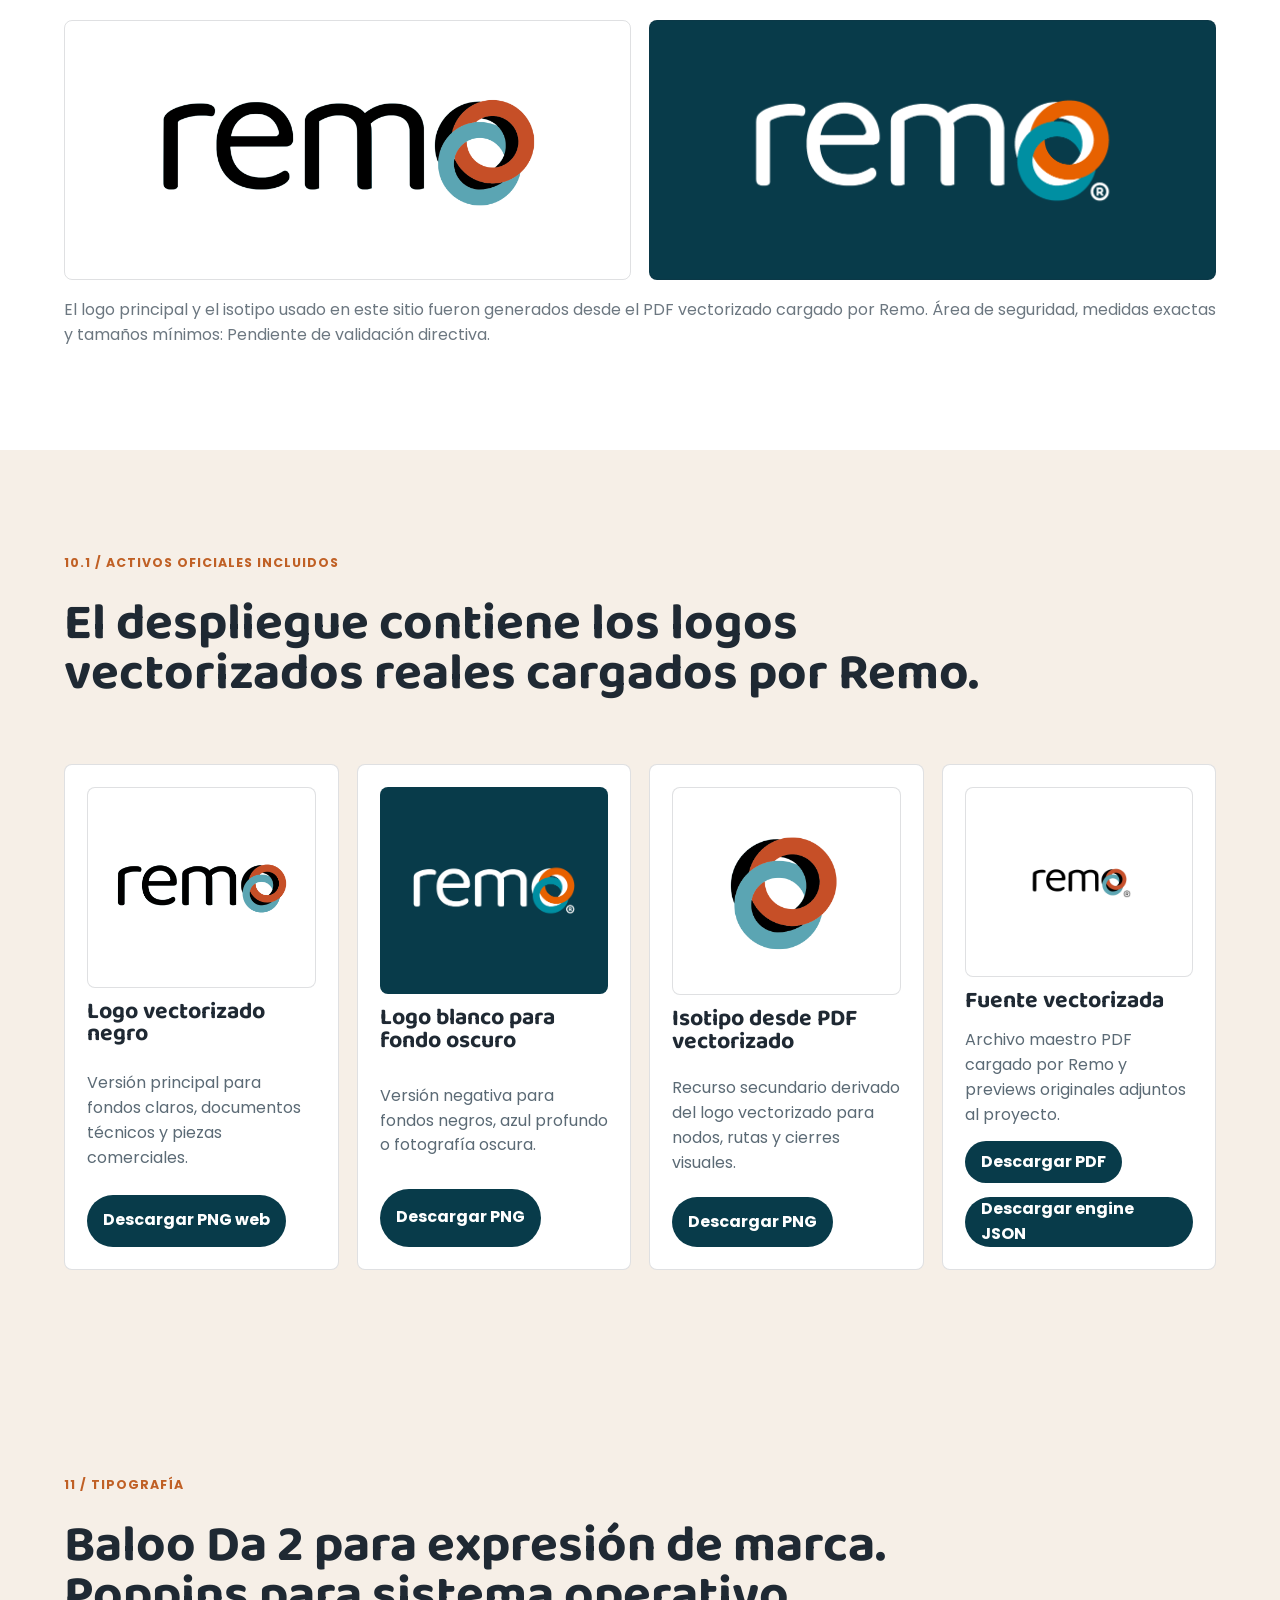
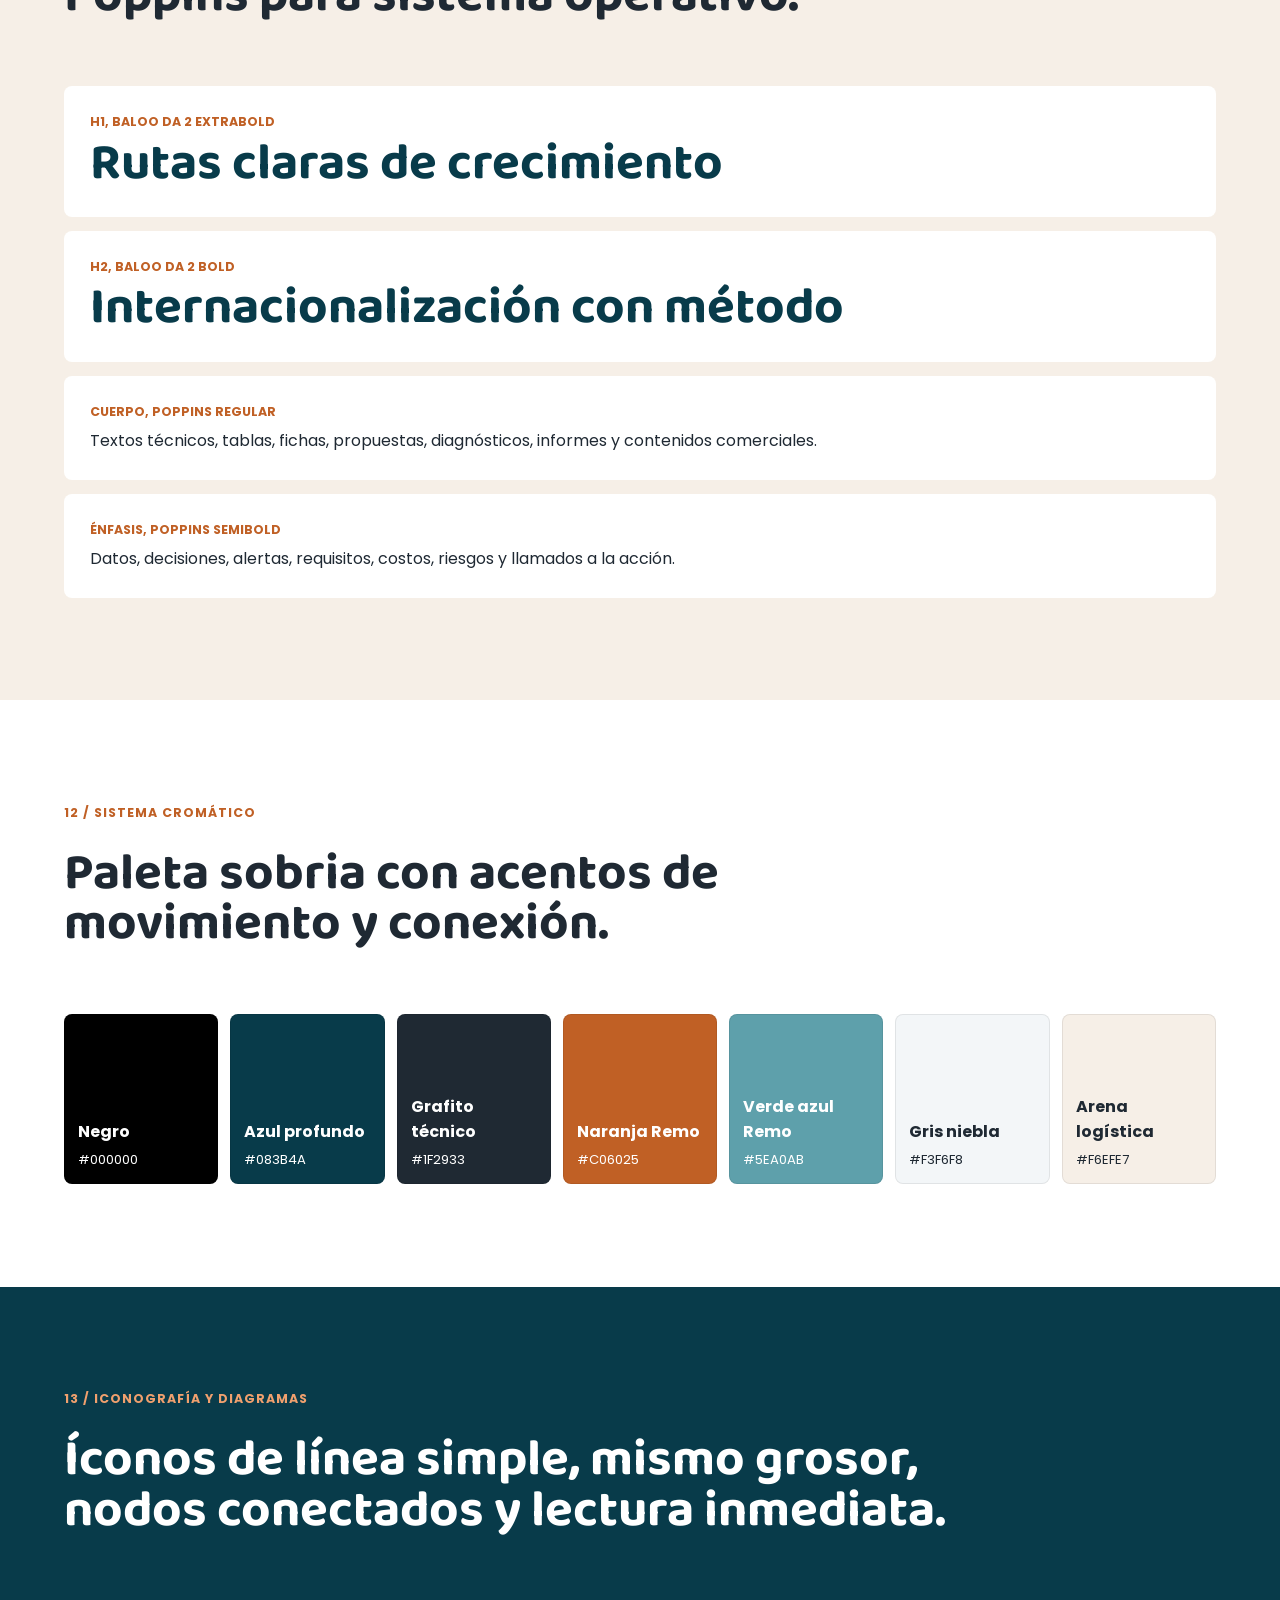
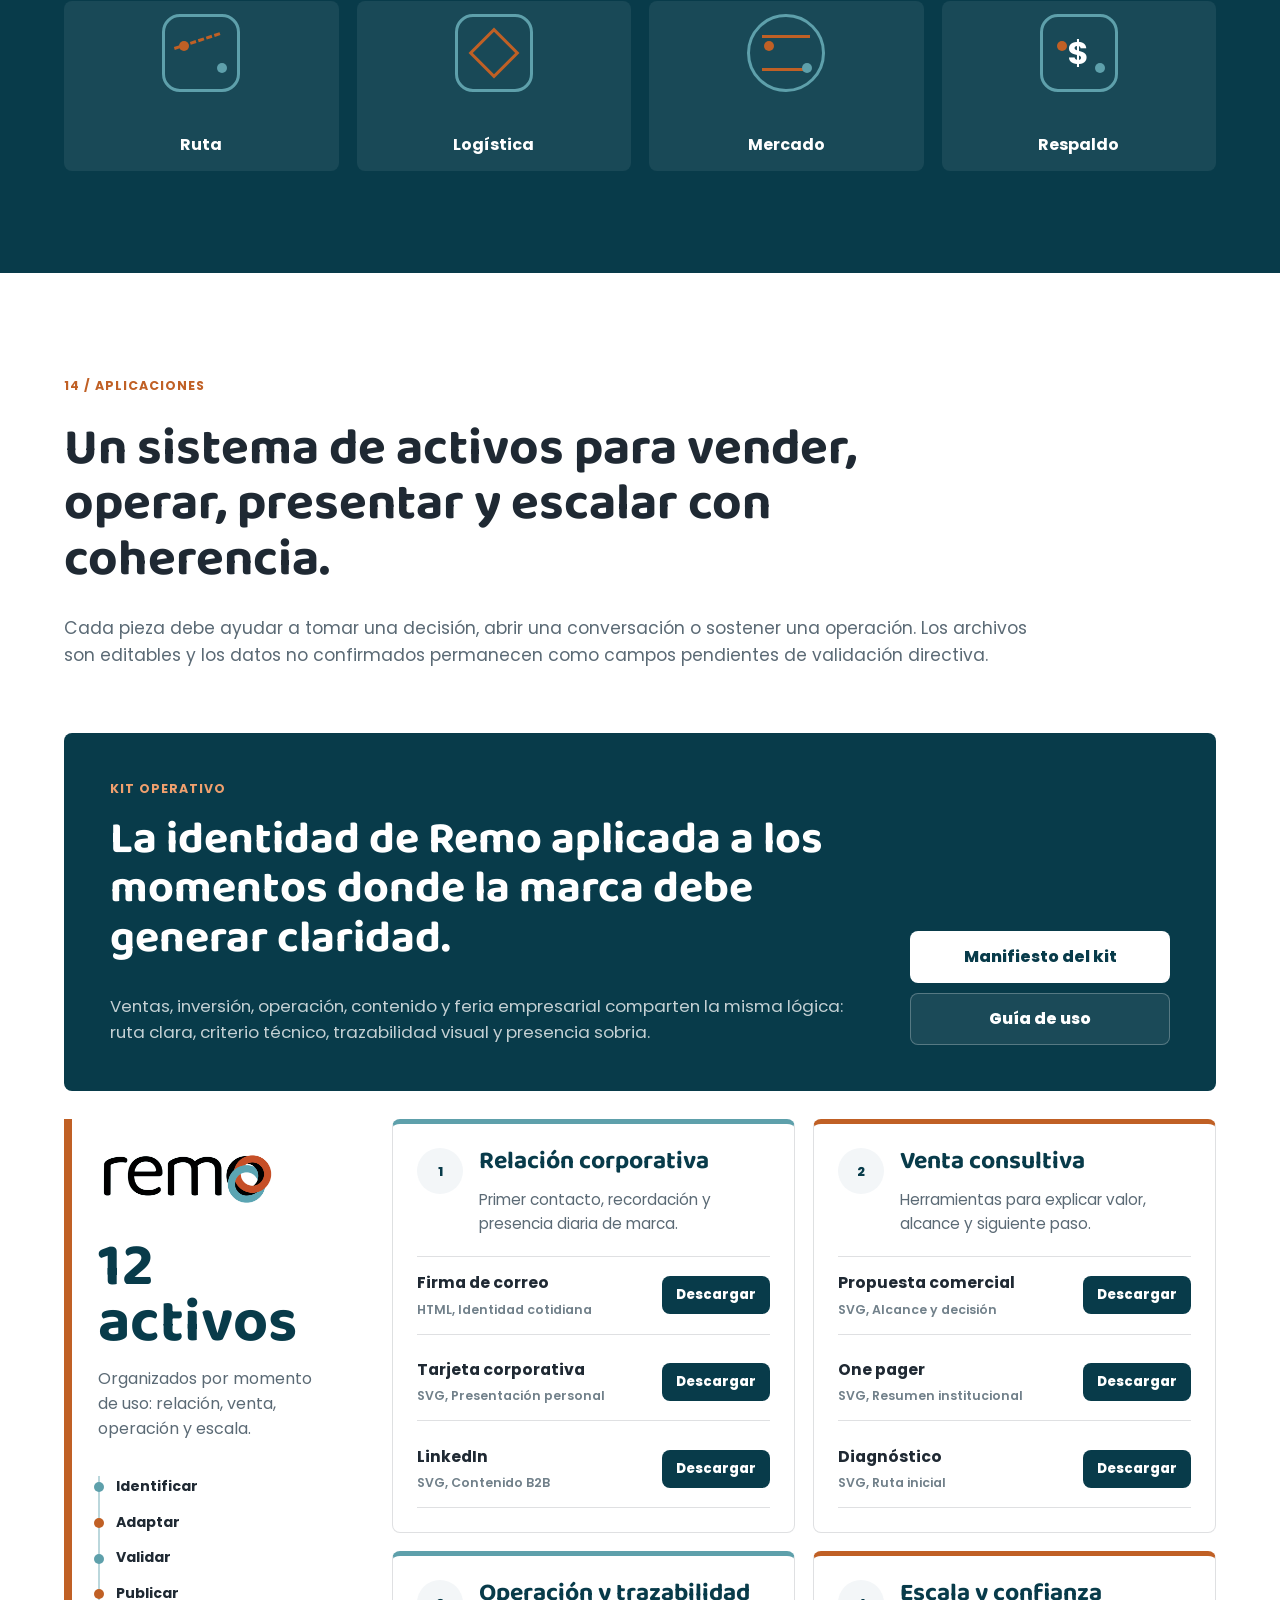
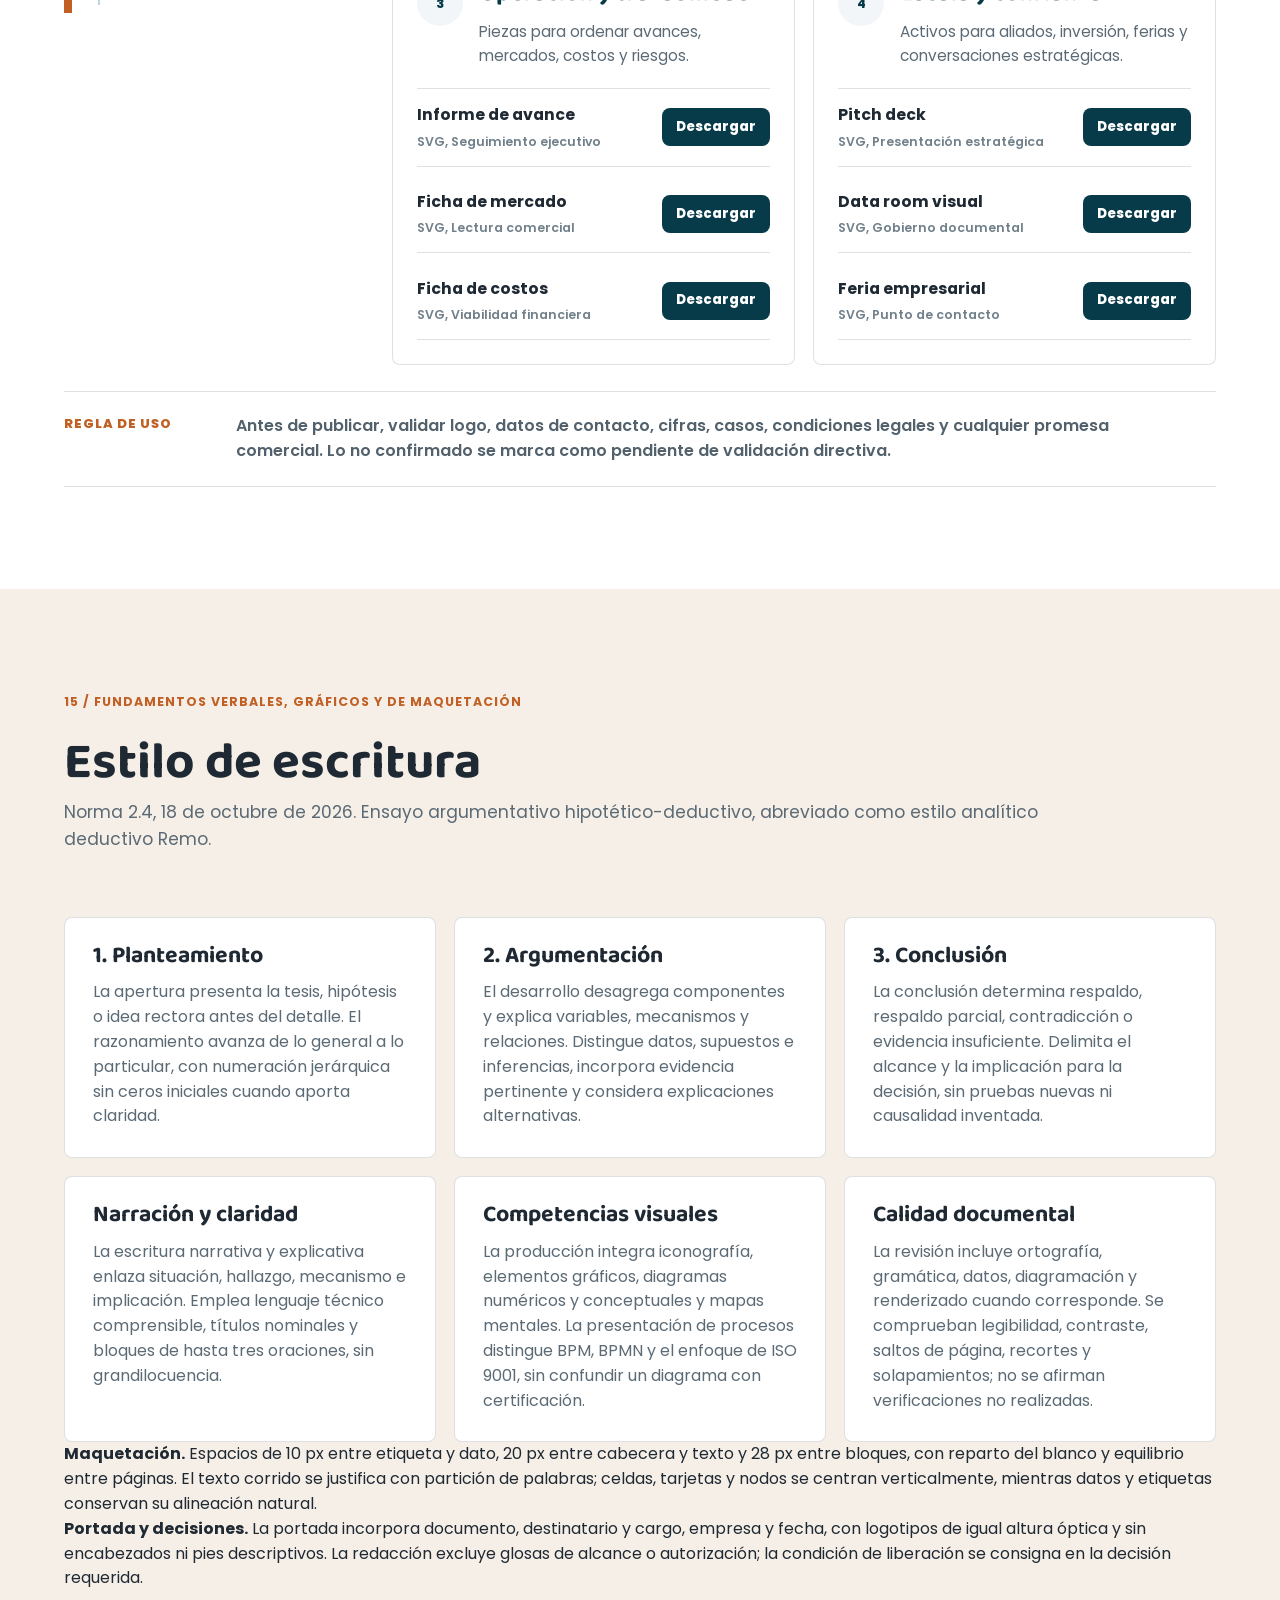
==== commit 1c45a690: "brand: exigir formas curvas en imágenes y wireframes (REMO-VIS-001)" ====
--- a/index.html
+++ b/index.html
@@ -247,6 +247,16 @@
         </div>
       </section>
 
+      <section class="section sand" id="formas-curvas-wireframes">
+        <div class="section-head"><h2>Formas curvas y wireframes</h2><p>Las imágenes y los componentes visuales de REMO conservan contornos curvos, en armonía con el logo.</p></div>
+        <div class="visual-rules">
+          <div><strong>Contornos</strong><span>Círculos, óvalos, formas orgánicas y esquinas claramente redondeadas. Sin marcos con vértices rectos.</span></div>
+          <div><strong>Wireframes</strong><span>La misma regla desde baja fidelidad. Primero la información, la jerarquía y el orden de lectura; después el acabado visual.</span></div>
+          <div><strong>Trabajo conjunto</strong><span>Arquitectura de información y diseño gráfico definen una composición legible en escritorio y móvil.</span></div>
+        </div>
+        <p class="note"><a href="guidelines/formas-curvas-wireframes.md">Norma obligatoria REMO-VIS-001</a>, aprobada el 24 de octubre de 2026.</p>
+      </section>
+
       <section class="section" id="logo">
         <div class="section-head">
           <p class="kicker">10 / Logo</p>
